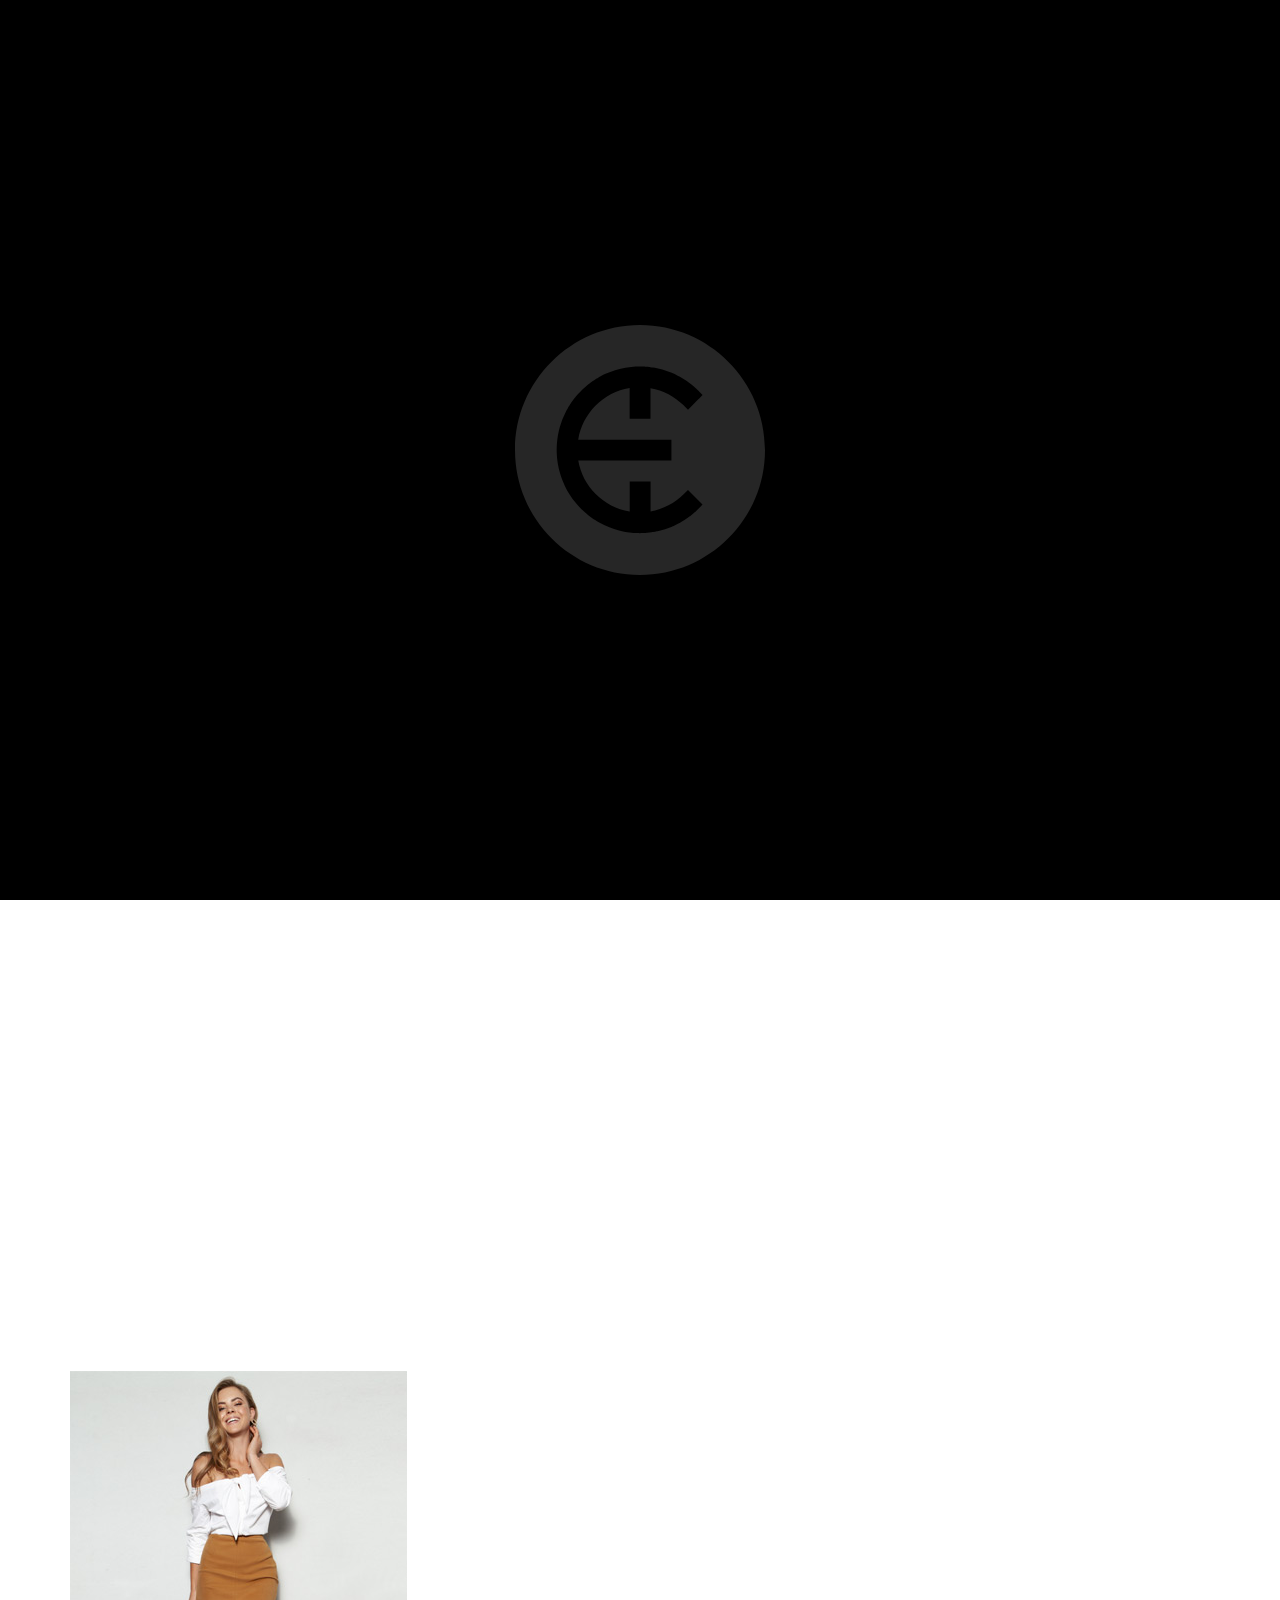
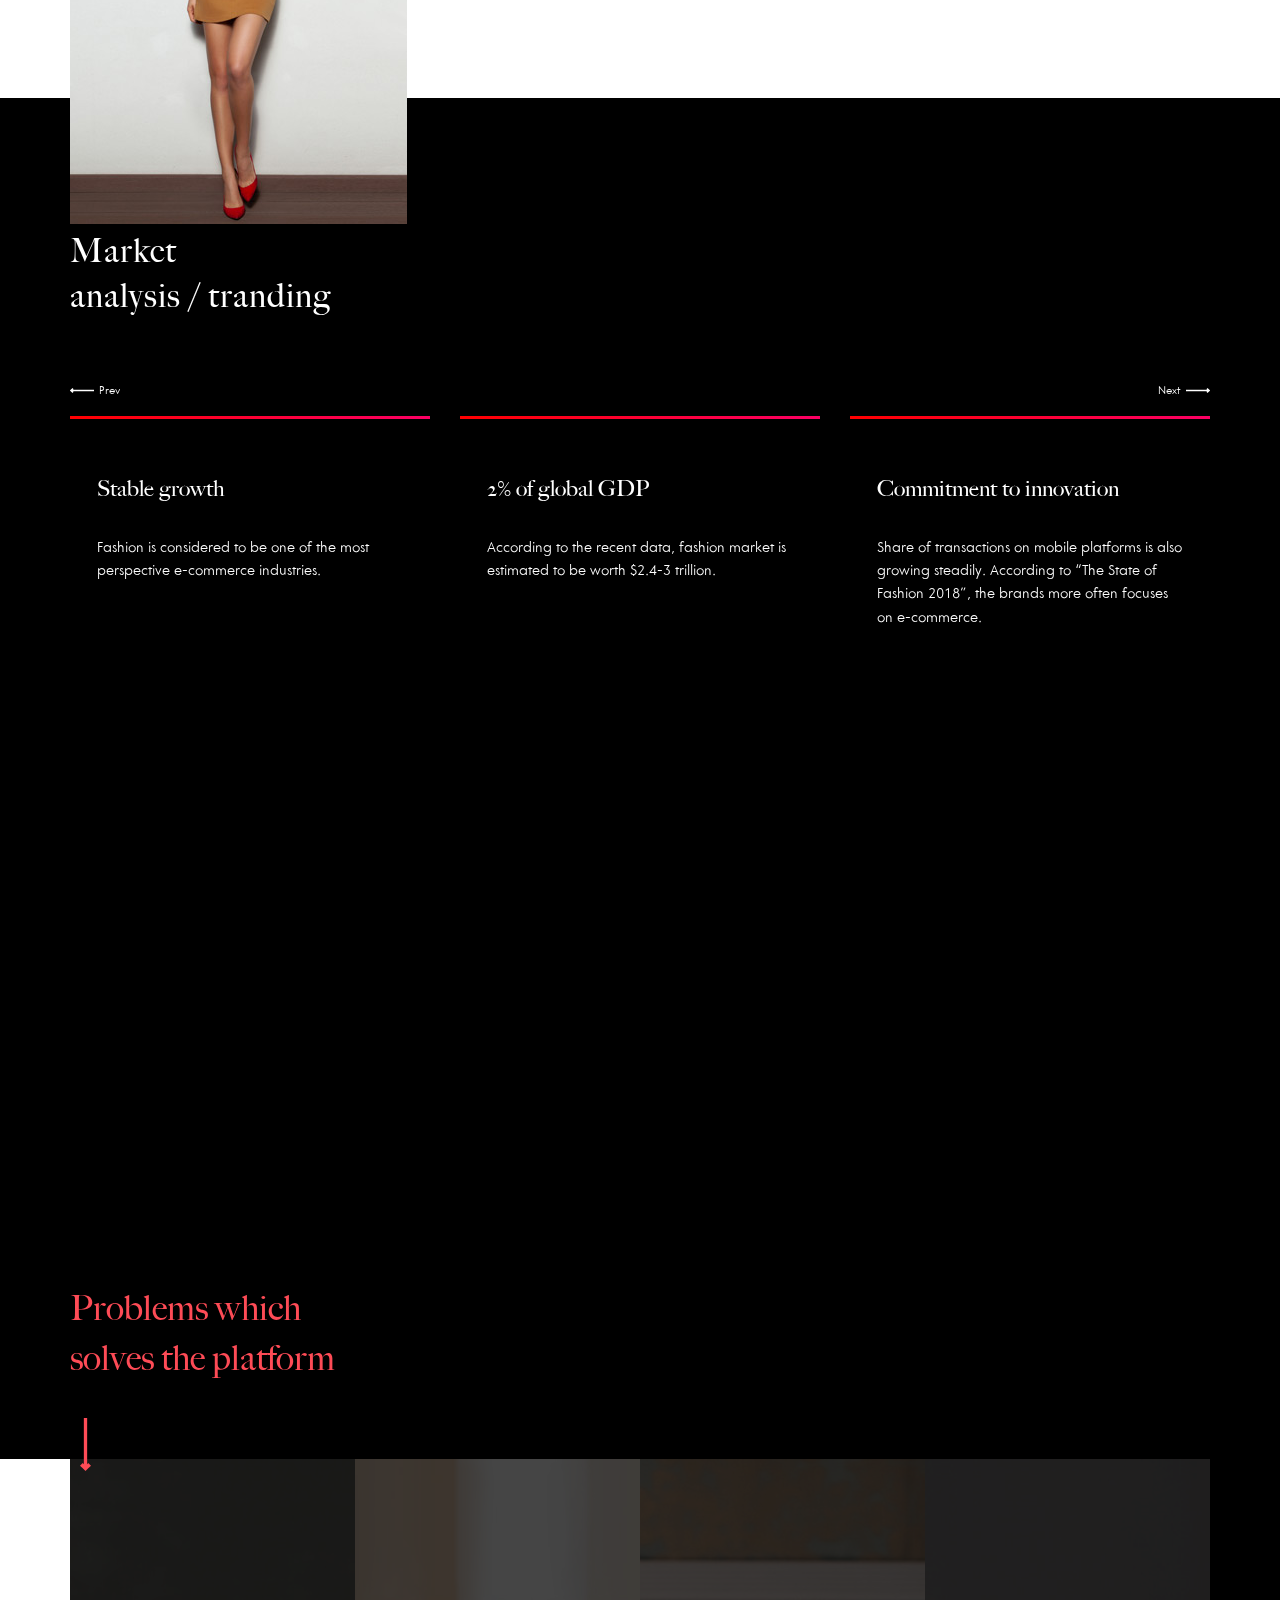
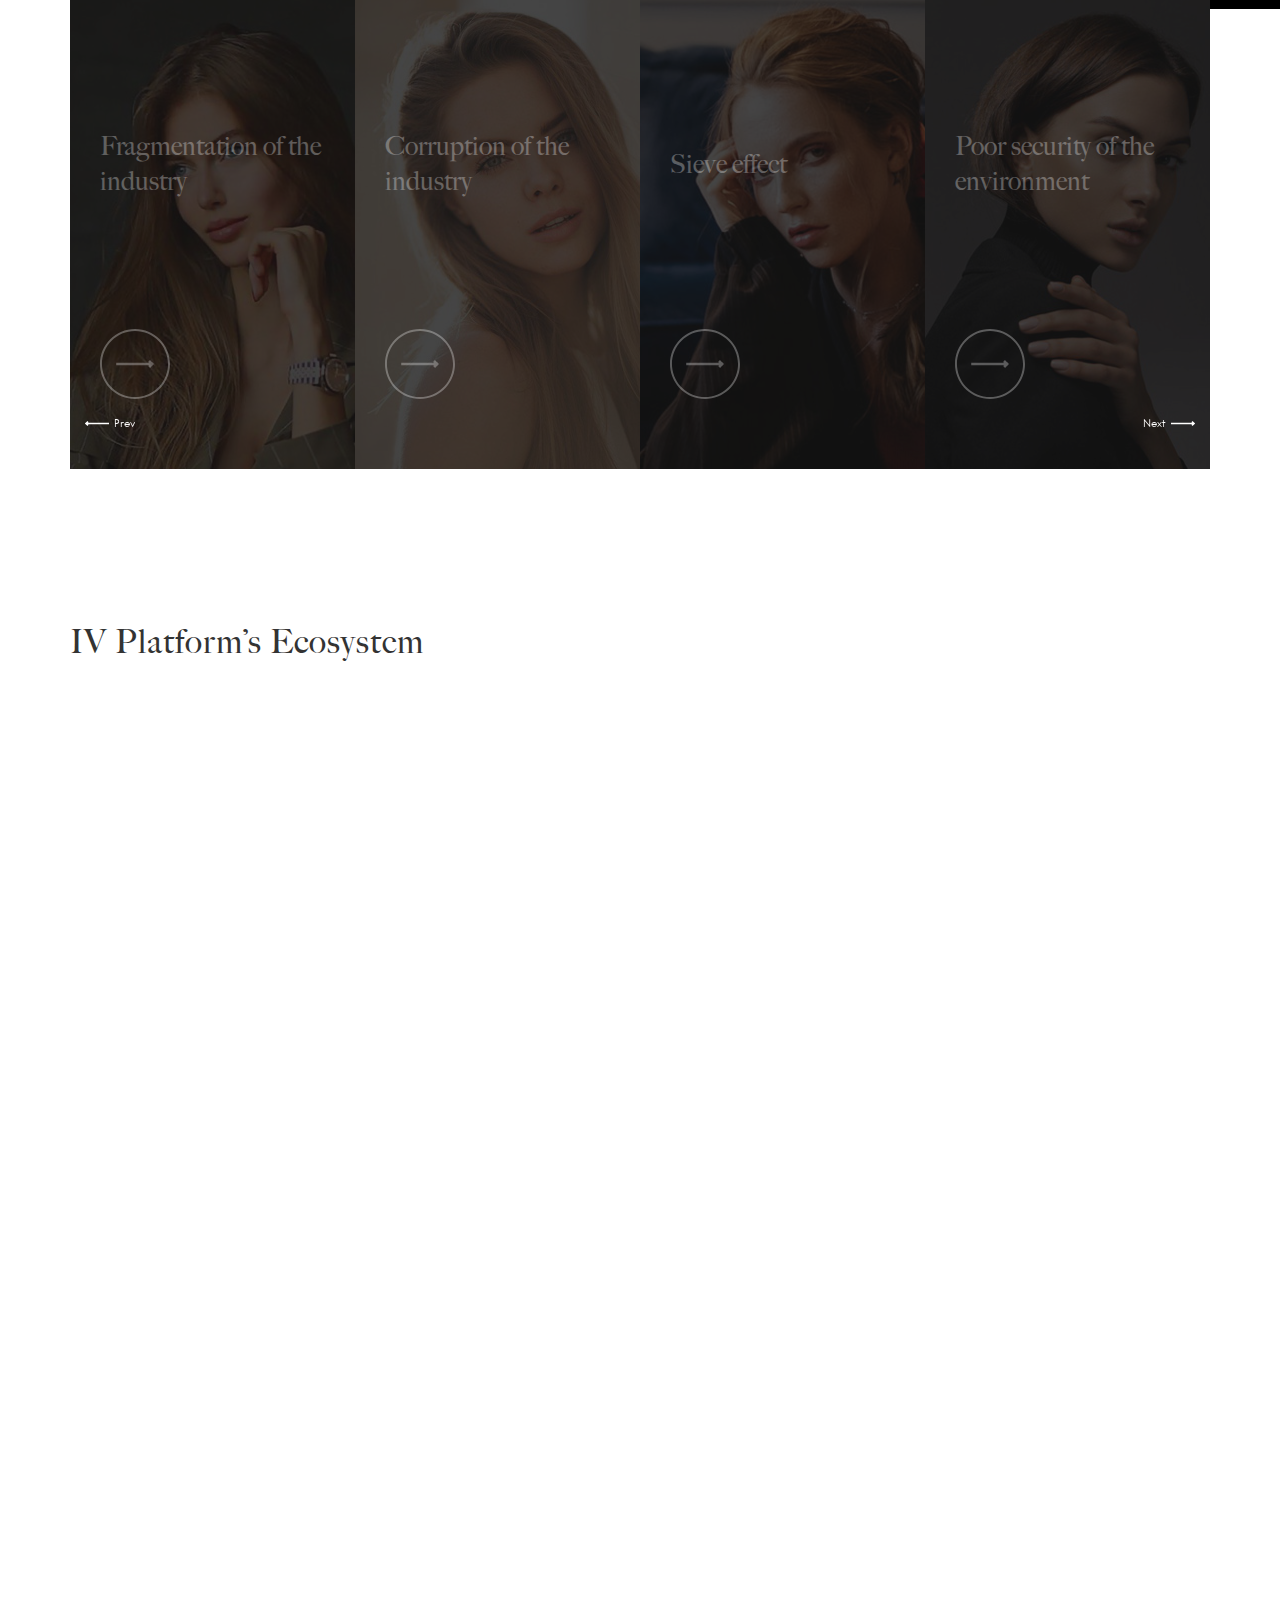
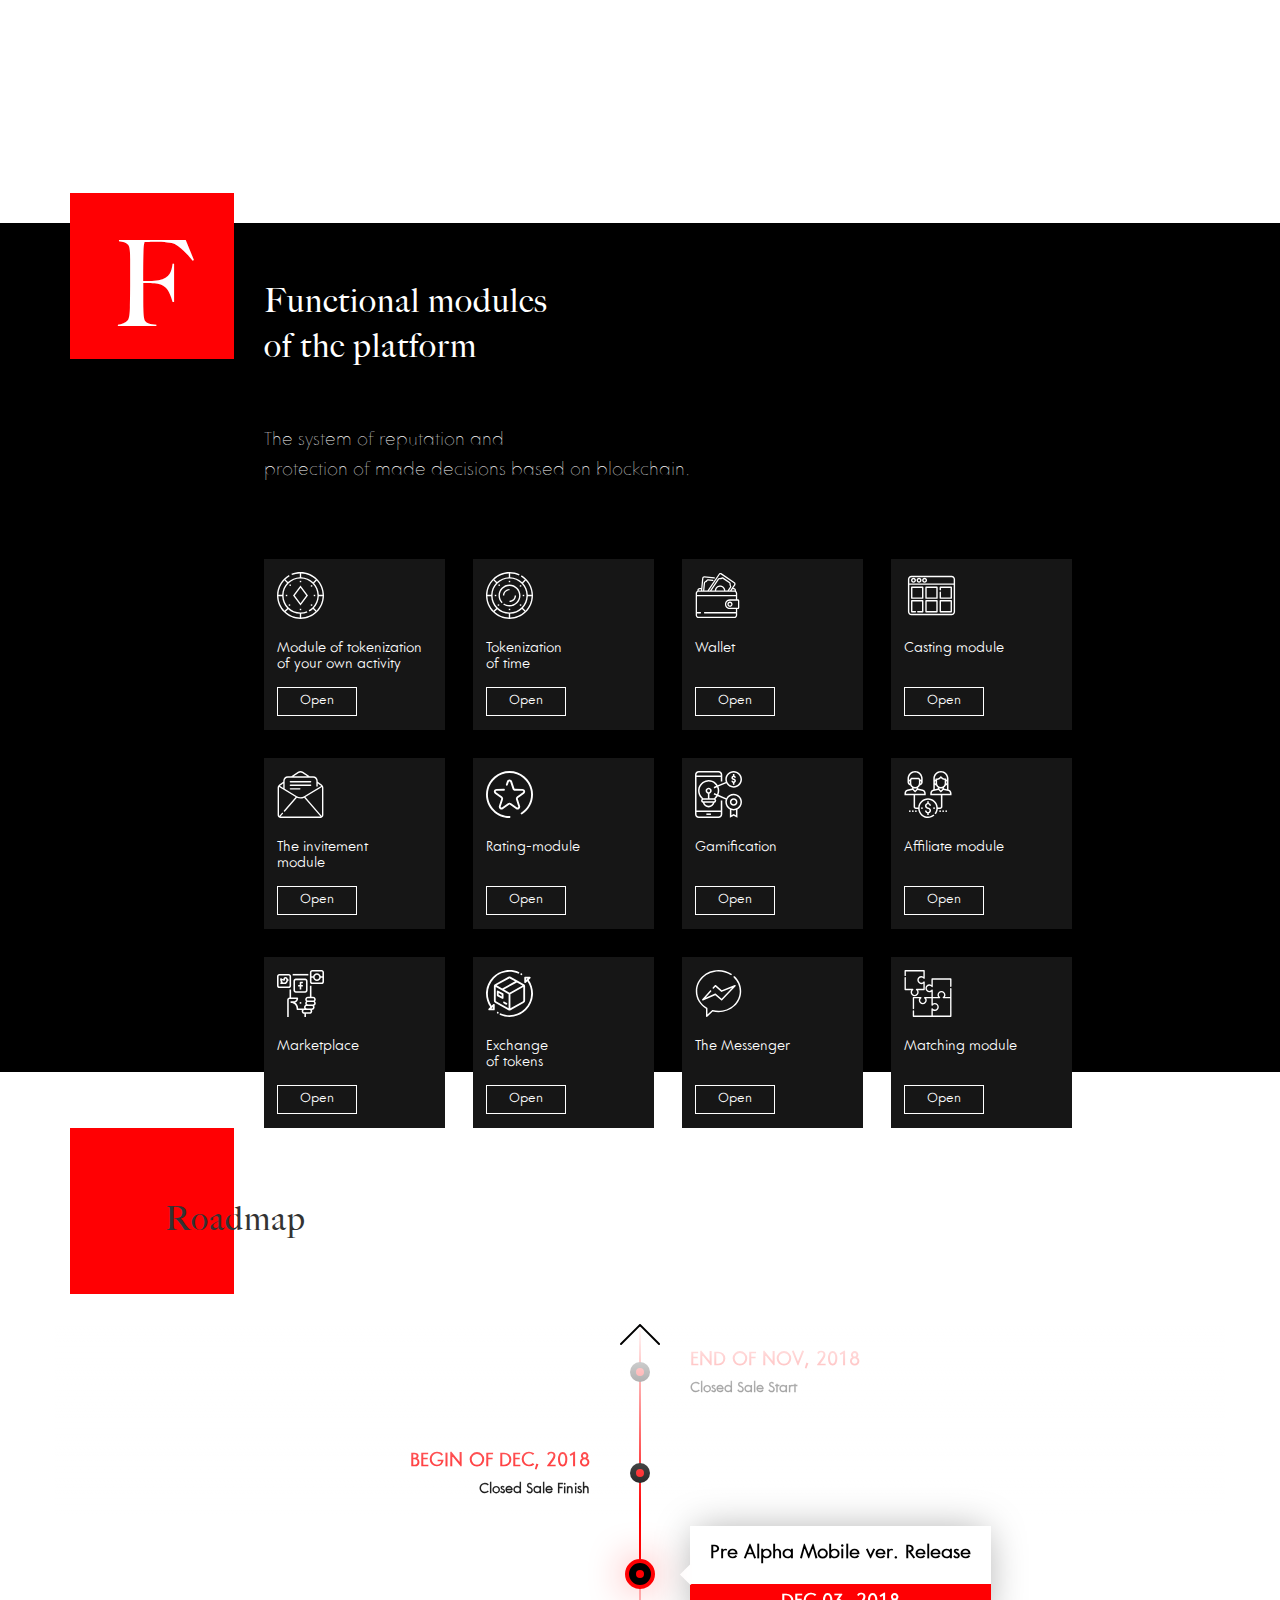
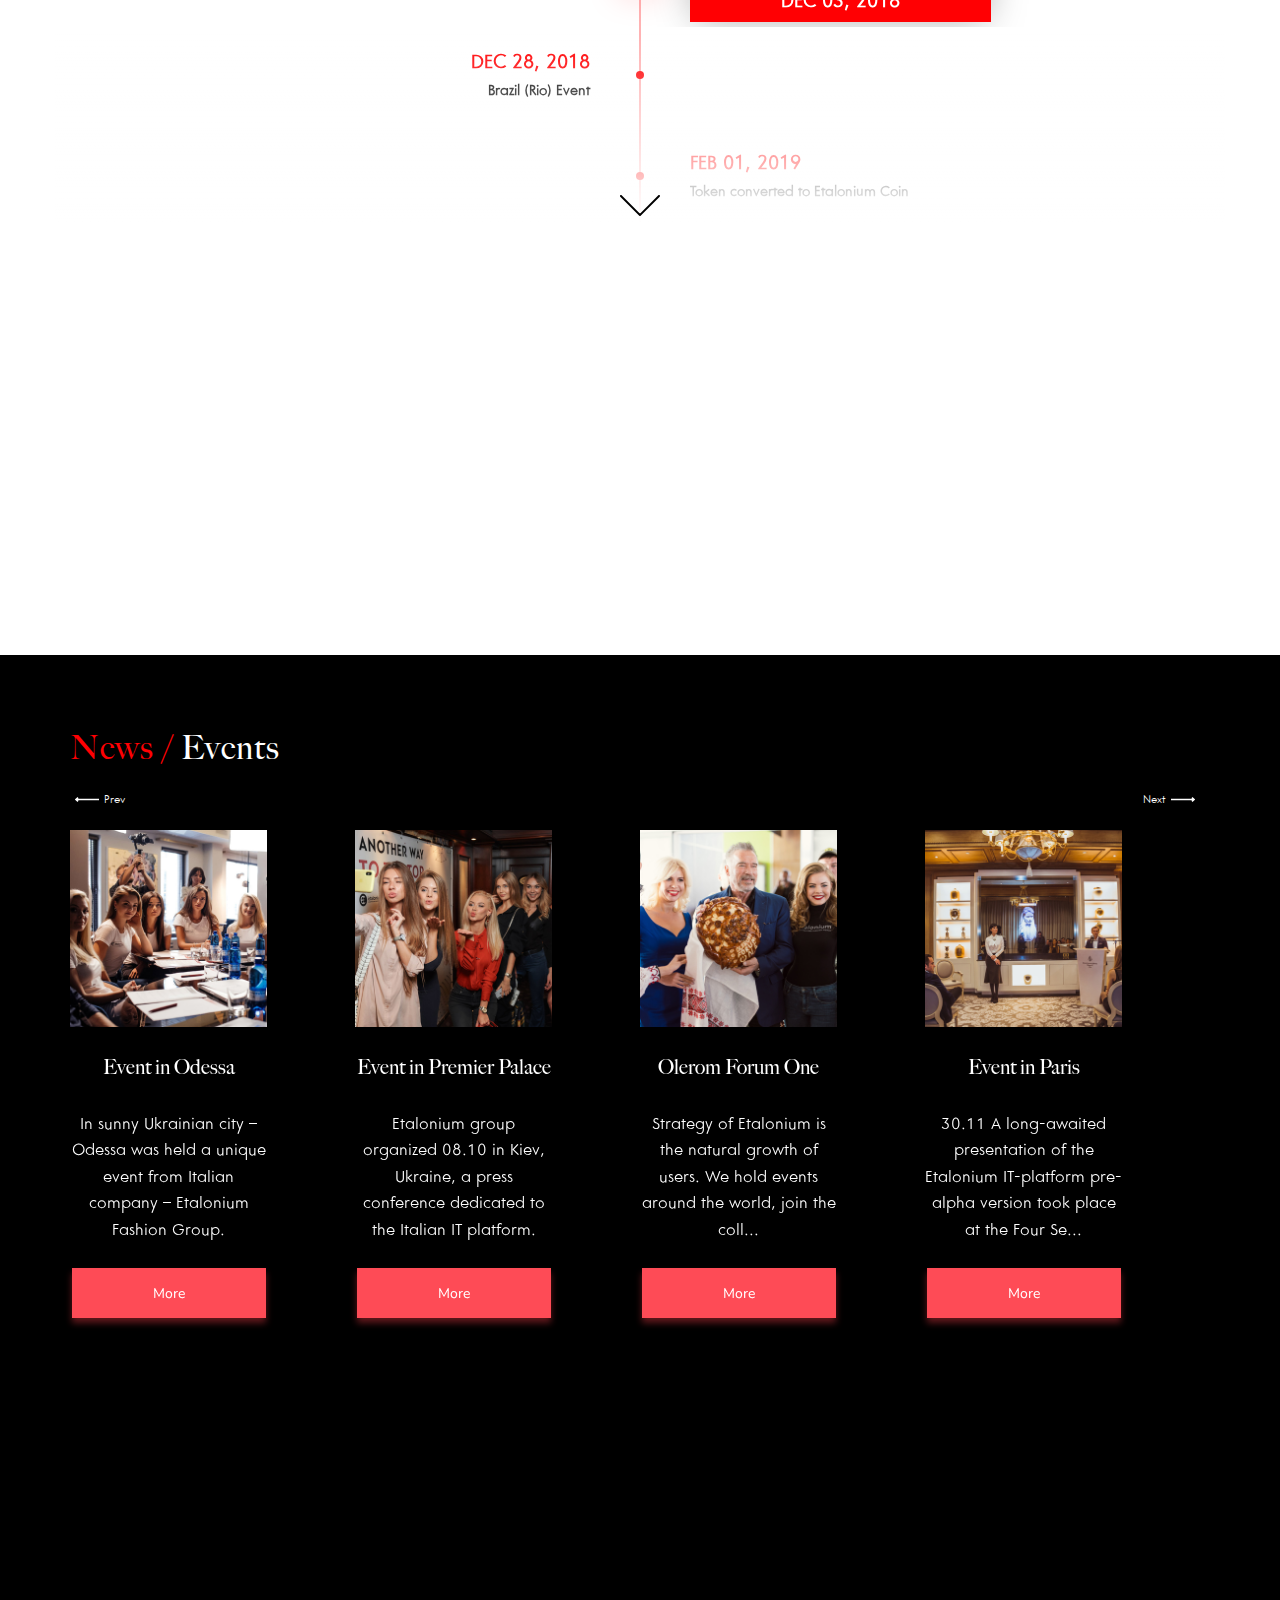
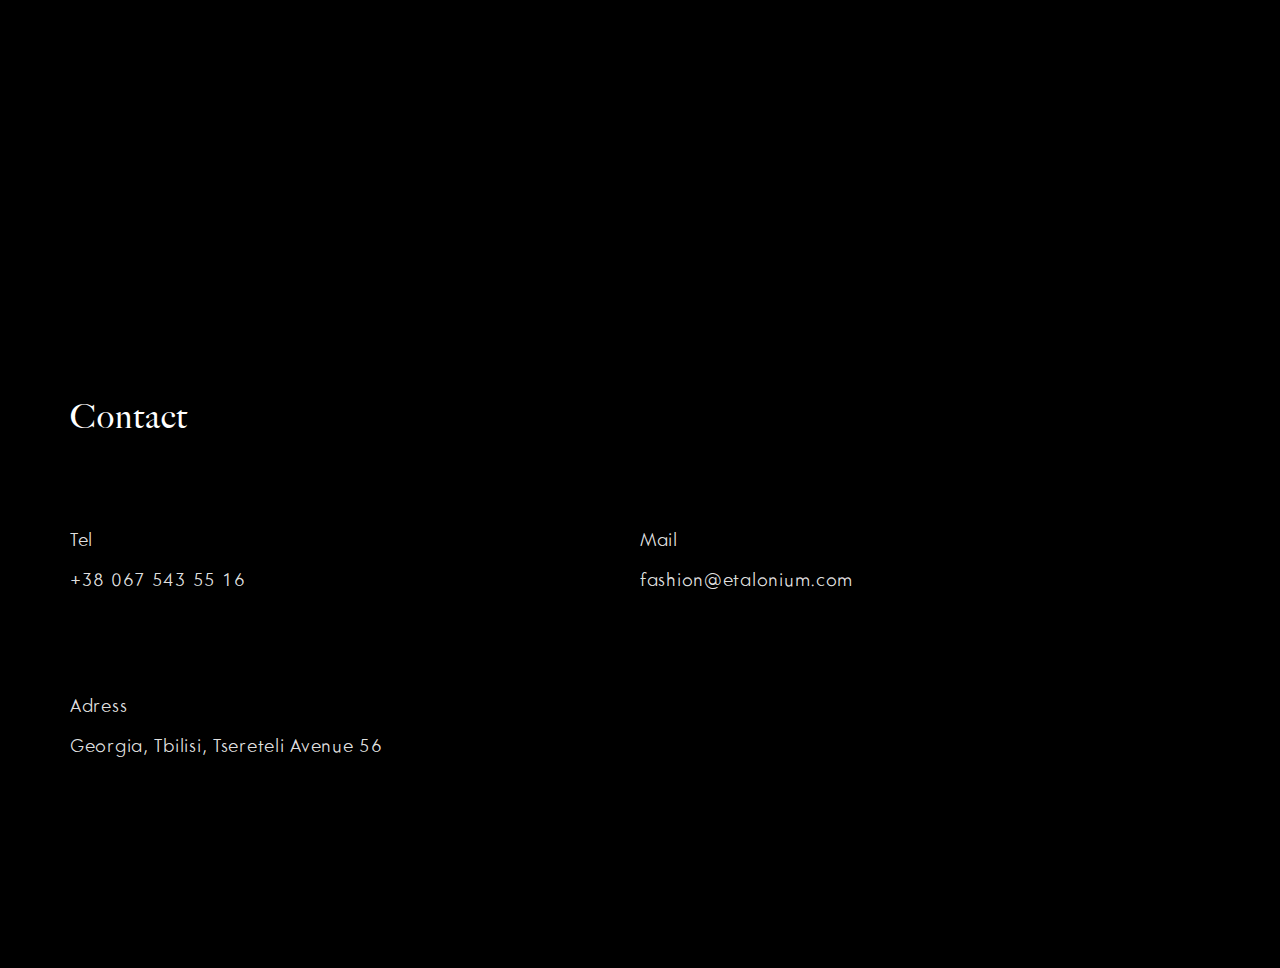
==== index.html @ 46a74306 "inital commit" ====
<!DOCTYPE html>
<html lang="en">

<head>
	<meta name="viewport" content="width=device-width, initial-scale=1">
    <title>Etalonium</title><!--  Swipe Slider-->
    <link rel="stylesheet" href="css/swiper.min.css"><!--  Font Awesome-->
    <link rel="stylesheet" href="https://use.fontawesome.com/releases/v5.3.1/css/all.css" integrity="sha384-mzrmE5qonljUremFsqc01SB46JvROS7bZs3IO2EmfFsd15uHvIt+Y8vEf7N7fWAU" crossorigin="anonymous"><!--  Fonts-->
    <link href="https://fonts.googleapis.com/css?family=Nunito:200,200i,300,300i,400,400i,600,600i,700,700i,800,800i,900,900i" rel="stylesheet"><!-- AOS-->
    <link rel="stylesheet" href="https://unpkg.com/aos@next/dist/aos.css"><!--  Main Style-->
    <link rel="stylesheet" href="https://cdn.jsdelivr.net/gh/fancyapps/fancybox@3.5.3/dist/jquery.fancybox.min.css" />
    <link href="css/main.min.css" rel="stylesheet">

	<link rel="apple-touch-icon" sizes="57x57" href="img/favicon/apple-icon-57x57.png">
	<link rel="apple-touch-icon" sizes="60x60" href="img/favicon/apple-icon-60x60.png">
	<link rel="apple-touch-icon" sizes="72x72" href="img/favicon/apple-icon-72x72.png">
	<link rel="apple-touch-icon" sizes="76x76" href="img/favicon/apple-icon-76x76.png">
	<link rel="apple-touch-icon" sizes="114x114" href="img/favicon/apple-icon-114x114.png">
	<link rel="apple-touch-icon" sizes="120x120" href="img/favicon/apple-icon-120x120.png">
	<link rel="apple-touch-icon" sizes="144x144" href="img/favicon/apple-icon-144x144.png">
	<link rel="apple-touch-icon" sizes="152x152" href="img/favicon/apple-icon-152x152.png">
	<link rel="apple-touch-icon" sizes="180x180" href="img/favicon/apple-icon-180x180.png">
	<link rel="icon" type="image/png" sizes="192x192"  href="img/favicon/android-icon-192x192.png">
	<link rel="icon" type="image/png" sizes="32x32" href="img/favicon/favicon-32x32.png">
	<link rel="icon" type="image/png" sizes="96x96" href="img/favicon/favicon-96x96.png">
	<link rel="icon" type="image/png" sizes="16x16" href="img/favicon/favicon-16x16.png">
	<link rel="manifest" href="img/favicon/manifest.json">
	<meta name="msapplication-TileColor" content="#ffffff">
	<meta name="msapplication-TileImage" content="img/favicon/ms-icon-144x144.png">
	<meta name="theme-color" content="#ffffff">



</head>

<body>


    <div id="preloader-overlayer">

        <div class="vert-centered-wrap">
            <div class="vert-centered">
        <span class="loader">

            <span class="loader-inner">

            <div class="wrap">



            <svg class="spin-logo-front" x="0px" y="0px" width="153.07px" height="153.07px" viewBox="0 0 153.07 153.07"
                 style="enable-background:new 0 0 153.07 153.07;" xml:space="preserve">
            <defs>
            </defs>
            <path style="fill:#262626;" d="M76.534,0C34.333,0,0,34.334,0,76.538c0,42.2,34.333,76.532,76.534,76.532
                c42.201,0,76.536-34.332,76.536-76.532C153.07,34.334,118.736,0,76.534,0z M70.108,38.599c-7.833,1.319-15.085,5.038-20.733,10.731
                c-5.642,5.645-9.355,12.907-10.665,20.717v0.194h57.056v12.676H38.735c1.329,7.777,5.03,14.991,10.656,20.604
                c5.644,5.677,12.9,9.399,20.717,10.715l0.133-0.001V95.767h12.763v18.412c7.689-1.361,14.84-5.055,20.411-10.658l2.498-2.489
                l7.492,7.486v0.03l1.401,1.4c-0.452,0.526-0.933,1.019-1.401,1.515c-1.03,1.09-2.074,2.136-3.189,3.112l-0.011-0.043
                c-0.355,0.313-0.707,0.623-1.059,0.92l-1.073,0.906c-0.226,0.186-0.465,0.356-0.691,0.526c-0.185,0.154-0.382,0.297-0.581,0.44
                l-0.817,0.607c-1.455,1.047-2.963,2.009-4.515,2.888c-0.03,0.011-0.073,0.04-0.143,0.084c-0.083,0.057-0.156,0.1-0.226,0.129
                l-1.083,0.577c-0.949,0.513-1.896,0.979-2.867,1.402c-0.339,0.143-0.694,0.297-1.057,0.453l-0.355,0.157
                c-2.528,1.046-5.136,1.882-7.847,2.519c-0.185,0.03-0.352,0.073-0.524,0.113l-0.422,0.084c-0.167,0.029-0.352,0.073-0.522,0.113
                c-0.169,0.043-0.352,0.073-0.524,0.103l-1.439,0.237c-0.296,0.057-0.589,0.1-0.887,0.143c-0.807,0.113-1.665,0.21-2.608,0.297
                c-0.286,0.043-0.565,0.057-0.863,0.07l-0.468,0.043c-0.097,0.013-0.196,0.013-0.309,0.013c-0.322,0.013-0.662,0.043-0.987,0.043
                c-0.648,0.03-1.296,0.043-1.933,0.043c-0.479,0-0.973,0-1.455-0.013c-0.791-0.03-1.565-0.073-2.342-0.129
                c-0.043,0-0.083,0-0.113-0.014c-0.804-0.057-1.595-0.127-2.385-0.226c-0.07-0.013-0.124-0.013-0.183-0.03
                c-0.777-0.097-1.538-0.21-2.299-0.339c-0.494-0.097-0.989-0.183-1.482-0.281c-0.412-0.083-0.82-0.186-1.229-0.27
                c-0.412-0.1-0.818-0.197-1.226-0.31c-4.023-1.019-7.906-2.548-11.544-4.546c-1.13-0.62-2.23-1.287-3.319-1.98
                c-0.296-0.197-0.578-0.383-0.874-0.58c-1.129-0.763-2.23-1.573-3.289-2.419c-0.212-0.173-0.425-0.34-0.621-0.512
                c-0.368-0.31-0.747-0.621-1.1-0.947c-0.564-0.466-1.1-0.979-1.637-1.499c-0.296-0.27-0.592-0.553-0.877-0.836v-0.014
                c-1.17-1.16-2.27-2.379-3.286-3.625c-0.03-0.043-0.073-0.083-0.113-0.127c-2.598-3.155-4.771-6.58-6.492-10.205
                c-0.172-0.367-0.352-0.75-0.524-1.116c-0.691-1.516-1.296-3.072-1.818-4.644c-0.127-0.394-0.255-0.793-0.382-1.186
                c-0.242-0.769-0.452-1.532-0.664-2.295c-0.21-0.863-0.411-1.729-0.592-2.605c-0.086-0.41-0.156-0.817-0.242-1.246
                c-0.14-0.834-0.266-1.683-0.379-2.532c-0.086-0.706-0.169-1.416-0.226-2.136l-0.043-0.553c-0.013-0.156-0.03-0.31-0.03-0.466
                c-0.04-0.623-0.07-1.246-0.097-1.882c-0.016-0.48-0.016-0.979-0.016-1.456c0-0.483,0-0.979,0.016-1.459
                c0.027-0.639,0.056-1.259,0.097-1.885c0-0.154,0.016-0.31,0.03-0.464c0.013-0.186,0.029-0.37,0.043-0.553
                c0.057-0.722,0.14-1.429,0.226-2.139c0.197-1.612,0.479-3.182,0.831-4.738c0.083-0.412,0.186-0.809,0.285-1.219
                c0.054-0.199,0.097-0.397,0.153-0.593c0.086-0.31,0.17-0.61,0.253-0.922c0.339-1.2,0.723-2.406,1.159-3.565
                c0.139-0.397,0.282-0.777,0.438-1.176c0.605-1.543,1.283-3.059,2.033-4.515c0.18-0.367,0.379-0.736,0.578-1.089
                c0.212-0.394,0.436-0.793,0.664-1.173c0.18-0.329,0.363-0.653,0.562-0.963c0.213-0.356,0.425-0.709,0.651-1.049
                c0.21-0.339,0.436-0.69,0.678-1.03c0.226-0.339,0.452-0.666,0.691-1.006c0.506-0.723,1.043-1.432,1.592-2.125
                c0.212-0.267,0.428-0.523,0.637-0.793c0.522-0.636,1.057-1.243,1.608-1.853c0.538-0.61,1.089-1.187,1.665-1.769h0.013
                c0.285-0.284,0.581-0.58,0.877-0.85c0.562-0.567,1.143-1.089,1.735-1.586c0.056-0.057,0.112-0.1,0.169-0.154
                c0.565-0.513,1.159-0.99,1.751-1.443c0.339-0.27,0.664-0.526,1.003-0.779c0.28-0.216,0.578-0.426,0.874-0.639
                c0.368-0.267,0.747-0.523,1.116-0.776c0.339-0.227,0.661-0.44,1-0.666c0.352-0.227,0.707-0.453,1.06-0.666
                c0.309-0.181,0.621-0.367,0.93-0.55c0.412-0.226,0.804-0.453,1.202-0.679c0.363-0.197,0.731-0.383,1.1-0.567
                c0.732-0.396,1.468-0.763,2.216-1.073c1.89-0.882,3.837-1.615,5.814-2.225c1.143-0.367,2.286-0.68,3.455-0.947
                c0.947-0.226,1.92-0.424,2.896-0.596c0.761-0.127,1.522-0.24,2.299-0.34c0.847-0.113,1.694-0.197,2.568-0.256
                c0.03-0.013,0.07-0.013,0.113-0.013c0.777-0.057,1.552-0.1,2.342-0.124c0.482-0.016,0.976-0.016,1.455-0.016
                c0.637,0,1.286,0.016,1.933,0.04c0.256,0,0.506,0.016,0.761,0.03c0.185,0,0.368,0.013,0.551,0.03c0.17,0.013,0.323,0.03,0.479,0.041
                c0.312,0.013,0.61,0.043,0.92,0.086c0.309,0.016,0.591,0.04,0.887,0.083c0.312,0.016,0.634,0.057,0.944,0.1
                c0.565,0.083,1.116,0.172,1.64,0.256l1.129,0.167c3.09,0.582,6.08,1.419,8.946,2.535c0.309,0.113,0.648,0.253,0.974,0.38
                c1.468,0.596,2.92,1.262,4.319,2.009l1.1,0.583c0.199,0.113,0.339,0.199,0.468,0.269c2.229,1.259,4.359,2.689,6.362,4.275
                l1.342,1.116c0.438,0.369,0.887,0.75,1.326,1.149c0.285,0.24,0.564,0.506,0.834,0.763c0.575,0.537,1.14,1.103,1.694,1.683
                l0.011-0.027c0.624,0.623,1.218,1.273,1.794,1.939l-2.02,2.023l-0.435,0.453l-4.332,4.331l-2.103,2.112l-2.116-2.112l-0.382-0.38
                c-5.574-5.604-12.728-9.312-20.437-10.672H82.96v18.733H70.197V38.599L70.108,38.599z"/>
            </svg>




            <svg class="spin-logo-back" x="0px" y="0px" width="153.07px" height="153.07px" viewBox="0 0 153.07 153.07"
                 style="enable-background:new 0 0 153.07 153.07;" xml:space="preserve">
            <defs>
            </defs>
            <path style="fill:#262626;" d="M0,76.538c0,42.2,34.334,76.532,76.536,76.532c42.201,0,76.534-34.332,76.534-76.532
                C153.07,34.334,118.737,0,76.536,0C34.334,0,0,34.334,0,76.538z M82.873,38.599v18.792H70.11V38.658h-0.032
                c-7.709,1.359-14.863,5.068-20.437,10.672l-0.382,0.38l-2.116,2.112L45.04,49.71l-4.332-4.331l-0.435-0.453l-2.02-2.023
                c0.576-0.666,1.17-1.316,1.794-1.939l0.011,0.027c0.554-0.58,1.118-1.146,1.694-1.683c0.269-0.256,0.549-0.523,0.834-0.763
                c0.438-0.399,0.887-0.78,1.326-1.149l1.342-1.116c2.003-1.586,4.133-3.015,6.362-4.275c0.129-0.07,0.269-0.156,0.468-0.269
                l1.1-0.583c1.398-0.747,2.851-1.413,4.319-2.009c0.325-0.127,0.664-0.267,0.974-0.38c2.866-1.117,5.857-1.953,8.946-2.535
                l1.129-0.167c0.524-0.084,1.076-0.173,1.64-0.256c0.309-0.043,0.632-0.084,0.944-0.1c0.296-0.043,0.578-0.068,0.887-0.083
                c0.309-0.043,0.608-0.073,0.92-0.086c0.156-0.011,0.309-0.028,0.479-0.041c0.183-0.016,0.366-0.03,0.551-0.03
                c0.256-0.014,0.506-0.03,0.761-0.03c0.648-0.024,1.296-0.04,1.933-0.04c0.479,0,0.973,0,1.455,0.016
                c0.791,0.024,1.565,0.067,2.342,0.124c0.043,0,0.083,0,0.113,0.013c0.874,0.059,1.721,0.143,2.568,0.256
                c0.777,0.1,1.538,0.213,2.299,0.34c0.976,0.172,1.949,0.369,2.896,0.596c1.17,0.267,2.312,0.58,3.455,0.947
                c1.977,0.61,3.923,1.343,5.814,2.225c0.748,0.31,1.484,0.677,2.216,1.073c0.368,0.184,0.737,0.37,1.1,0.567
                c0.398,0.226,0.791,0.453,1.202,0.679c0.309,0.183,0.621,0.37,0.93,0.55c0.352,0.213,0.707,0.44,1.06,0.666
                c0.339,0.226,0.661,0.439,1,0.666c0.369,0.253,0.748,0.51,1.116,0.776c0.296,0.213,0.594,0.423,0.874,0.639
                c0.339,0.254,0.665,0.51,1.003,0.779c0.591,0.453,1.186,0.93,1.751,1.443c0.057,0.054,0.113,0.097,0.169,0.154
                c0.592,0.496,1.172,1.019,1.735,1.586c0.296,0.27,0.592,0.566,0.877,0.85h0.013c0.576,0.582,1.127,1.159,1.665,1.769
                c0.551,0.61,1.086,1.216,1.608,1.853c0.21,0.27,0.425,0.526,0.637,0.793c0.549,0.693,1.086,1.402,1.592,2.125
                c0.239,0.34,0.465,0.667,0.691,1.006c0.242,0.34,0.468,0.691,0.678,1.03c0.226,0.34,0.438,0.693,0.651,1.049
                c0.199,0.31,0.382,0.634,0.562,0.963c0.228,0.38,0.451,0.78,0.664,1.173c0.199,0.353,0.398,0.723,0.578,1.089
                c0.75,1.456,1.428,2.972,2.033,4.515c0.156,0.399,0.298,0.779,0.438,1.176c0.436,1.16,0.821,2.365,1.159,3.565
                c0.083,0.313,0.167,0.612,0.253,0.922c0.056,0.197,0.099,0.394,0.153,0.593c0.1,0.41,0.202,0.807,0.285,1.219
                c0.352,1.556,0.634,3.126,0.831,4.738c0.086,0.71,0.169,1.416,0.226,2.139c0.013,0.183,0.03,0.367,0.043,0.553
                c0.013,0.154,0.03,0.31,0.03,0.464c0.04,0.626,0.07,1.246,0.097,1.885c0.016,0.48,0.016,0.976,0.016,1.459
                c0,0.477,0,0.977-0.016,1.456c-0.027,0.636-0.056,1.259-0.097,1.882c0,0.156-0.016,0.31-0.03,0.466l-0.043,0.553
                c-0.057,0.72-0.14,1.429-0.226,2.136c-0.113,0.849-0.24,1.699-0.379,2.532c-0.086,0.429-0.156,0.836-0.242,1.246
                c-0.18,0.876-0.382,1.742-0.592,2.605c-0.213,0.763-0.422,1.527-0.664,2.295c-0.127,0.394-0.255,0.793-0.382,1.186
                c-0.522,1.573-1.127,3.129-1.818,4.644c-0.172,0.367-0.352,0.75-0.524,1.116c-1.721,3.625-3.894,7.05-6.492,10.205
                c-0.04,0.043-0.083,0.084-0.113,0.127c-1.016,1.246-2.116,2.465-3.286,3.625v0.014c-0.285,0.283-0.581,0.566-0.877,0.836
                c-0.538,0.52-1.073,1.033-1.637,1.499c-0.353,0.326-0.732,0.637-1.1,0.947c-0.196,0.173-0.409,0.34-0.621,0.512
                c-1.059,0.847-2.16,1.656-3.289,2.419c-0.296,0.197-0.578,0.383-0.874,0.58c-1.089,0.693-2.189,1.359-3.319,1.98
                c-3.638,1.998-7.521,3.527-11.544,4.546c-0.409,0.114-0.815,0.211-1.226,0.31c-0.409,0.083-0.817,0.187-1.229,0.27
                c-0.492,0.097-0.987,0.183-1.482,0.281c-0.761,0.129-1.522,0.243-2.299,0.339c-0.059,0.016-0.113,0.016-0.183,0.03
                c-0.791,0.1-1.581,0.17-2.385,0.226c-0.03,0.014-0.07,0.014-0.113,0.014c-0.777,0.057-1.552,0.1-2.342,0.129
                c-0.482,0.013-0.976,0.013-1.455,0.013c-0.637,0-1.286-0.013-1.933-0.043c-0.325,0-0.665-0.03-0.987-0.043
                c-0.113,0-0.212,0-0.309-0.013l-0.468-0.043c-0.298-0.014-0.578-0.027-0.863-0.07c-0.944-0.086-1.801-0.183-2.608-0.297
                c-0.298-0.043-0.591-0.086-0.887-0.143l-1.439-0.237c-0.172-0.03-0.355-0.059-0.524-0.103c-0.169-0.04-0.355-0.084-0.522-0.113
                l-0.422-0.084c-0.172-0.04-0.339-0.084-0.524-0.113c-2.711-0.636-5.319-1.472-7.847-2.519l-0.355-0.157
                c-0.363-0.156-0.718-0.31-1.057-0.453c-0.971-0.423-1.917-0.89-2.867-1.402l-1.083-0.577c-0.07-0.03-0.143-0.073-0.226-0.129
                c-0.07-0.043-0.113-0.073-0.143-0.084c-1.552-0.879-3.06-1.842-4.515-2.888l-0.817-0.607c-0.199-0.143-0.396-0.286-0.581-0.44
                c-0.226-0.17-0.465-0.34-0.691-0.526l-1.073-0.906c-0.352-0.297-0.704-0.607-1.059-0.92l-0.011,0.043
                c-1.116-0.976-2.159-2.023-3.189-3.112c-0.467-0.496-0.949-0.99-1.401-1.515l1.401-1.4v-0.03l7.492-7.486l2.498,2.489
                c5.571,5.604,12.722,9.297,20.411,10.658V95.767h12.763v18.468l0.133,0.001c7.817-1.316,15.072-5.038,20.717-10.715
                c5.626-5.613,9.328-12.827,10.656-20.604H57.303V70.241h57.056v-0.194c-1.31-7.81-5.023-15.073-10.665-20.717
                c-5.647-5.693-12.9-9.412-20.733-10.731L82.873,38.599z"/>
            </svg>






            </div>
            </span>
        </span>    
    </div>
    </div>
    </div>


    <header class="header panel">

        <div class="header__back-bg"></div>
        <div class="header__particles-bg" id="particles-js-star"></div>
        <div class="header__particles-bg" id="particles-js"></div>
        <div class="header__front-bg"></div><!-- include menu.pug-->
        <div class="header__content">
            <div class="header__content-info">
                <div class="header__content-logo_wr"><img class="header__content-logo" src="img/header-logo@1X.png" srcset="img/header-logo@2X.png 2x, img/header-logo@3X.png 3x"><img class="header__content-logo-front" src="img/header-logo2@1X.png" srcset="img/header-logo2@2X.png 2x, img/header-logo2@3X.png 3x"></div>
                    <!-- <div class="header__content-timer" id="timer">
                        <div class="header__content_timer_item_wr"><span class="mainCabinet-dashboard__item" id="days">10</span></div>
                        <div class="header__content_timer_double-dotted">:</div>
                        <div class="header__content_timer_item_wr"><span class="mainCabinet-dashboard__item" id="hours">23</span></div>
                        <div class="header__content_timer_double-dotted">:</div>
                        <div class="header__content_timer_item_wr"><span class="mainCabinet-dashboard__item" id="minutes">59</span></div>
                        <div class="header__content_timer_double-dotted">:</div>
                        <div class="header__content_timer_item_wr"><span class="mainCabinet-dashboard__item" id="seconds">36</span></div>
                    </div> -->
                    <div class="header__title"><h1>The blockchain-based platform</h1>
                    </div>
                    <div class="header__desc">
                        <p class="header__desc_text">for world of fashion</p>
                    </div>
                </div>
                <div class="header__content-btns"><a data-fancybox class="header__btn watch-video-btn" target="_blank" href="https://youtu.be/QKATThibz5k">Watch video<img class="header__whatch-video__icon" src="img/icon-play.svg"></a><a class="header__btn header__btn_get-started" target="_blank" href="http://51.68.181.52/signup">Get started<img class="header__arrow__icon" src="img/icon-header-arrow.svg"></a><a class="header__btn header__btn_white-list" target="_blank" href="img/white-list.pdf">White List<img class="header__white-list__icon" src="img/icon-white-list.svg"></a></div>
            </div>
    </header>
    <div class="head-menu header__menu">
        <div class="container head-menu__container">
            <div class="head-menu__logo-and-social">
                <div class="head-menu__logo_block"><a class="head-menu__logo_link" href="index.html"><img class="head-menu__logo_img" src="img/logo@1X.png" srcset="img/logo@2X.png 2x, img/logo@3X.png 3x"></a></div>
                <div class="head-menu__social_block">
                    <ul class="head-menu__social_ul">
<!--                         <li class="head-menu__social_item"><a class="head-menu__social_item-link" href="/"><i class="fab fa-facebook-f"></i></a></li>
                        <li class="head-menu__social_item"><a class="head-menu__social_item-link" href="/"><i class="fab fa-telegram-plane"></i></a></li> -->
                        <li class="head-menu__social_item"><a class="head-menu__social_item-link" href="https://www.instagram.com/etalonium/" target="_blank"><i class="fab fa-instagram"></i></a></li>
                    </ul>
                </div>
            </div>
            <div class="head-menu__nav-and-language">
                <nav class="head-menu__nav_block hidden-xs hidden-sm">
                    <ul class="head-menu__nav_ul">
                        <li class="head-menu__nav_item"><a class="head-menu__nav_link" href="#about">About</a></li>
                        <li class="head-menu__nav_item"><a class="head-menu__nav_link" href="#market-analys">Market analysis</a></li>
                        <li class="head-menu__nav_item"><a class="head-menu__nav_link" href="#problems">Problems</a></li>
                        <li class="head-menu__nav_item"><a class="head-menu__nav_link" href="#ecosystem">Ecosystem</a></li>
                        <li class="head-menu__nav_item"><a class="head-menu__nav_link" href="#modules">Modules</a></li>
                        <li class="head-menu__nav_item"><a class="head-menu__nav_link" href="#roadmap">Roadmap</a></li>
<!--                         <li class="head-menu__nav_item"><a class="head-menu__nav_link" href="#token">Token</a></li>
                        <li class="head-menu__nav_item"><a class="head-menu__nav_link" href="#team">Team</a></li> -->
                        <li class="head-menu__nav_item"><a class="head-menu__nav_link" href="#events">Events</a></li>
                        <li class="head-menu__nav_item"><a class="head-menu__nav_link" href="#contacts">Contact</a></li>
                    </ul>
                </nav>
<!--                 <div class="head-menu__swtch-lng_block swtch-lng">
                    <div class="swtch-lng__title">Eng</div>
                    <ul class="swtch-lng__ul">
                        <li class="swtch-lng__item">Rus</li>
                        <li class="swtch-lng__item">Ukr</li>
                        <li class="swtch-lng__item">Fr</li>
                    </ul>
                </div> -->
            </div>

            <div class="xs-mnu-wrap">

				<div id="nav-icon" class="hidden-md hidden-lg">
	         		<span class="sandwich">
	          			<span class="sw-topper"></span>
	          			<span class="sw-bottom"></span>
	          			<span class="sw-footer"></span>
	        		</span>
	      		</div>

            </div>

        </div>

		<nav class="hidden-md hidden-lg my-small-nav">
		
		<div class="vert-centered-wrap">
			<div class="vert-centered">
				<ul>
                        <li><a class="head-menu__nav_link" href="#about">About</a></li>
                        <li><a class="head-menu__nav_link" href="#market-analys">Market analysis</a></li>
                        <li><a class="head-menu__nav_link" href="#problems">Problems</a></li>
                        <li><a class="head-menu__nav_link" href="#ecosystem">Ecosystem</a></li>
                        <li><a class="head-menu__nav_link" href="#modules">Modules</a></li>
                        <li><a class="head-menu__nav_link" href="#roadmap">Roadmap</a></li>
<!--                         <li><a class="head-menu__nav_link" href="#token">Token</a></li>
                        <li><a class="head-menu__nav_link" href="#team">Team</a></li> -->
                        <li><a class="head-menu__nav_link" href="#events">Events</a></li>
                        <li><a class="head-menu__nav_link" href="#contacts">Contact</a></li>
				</ul>
			</div>
		</div>

	</nav>
        
    </div>


    <main class="page-wrap">


    <section class="about" id="about">
        <div id="particles-js-about1"></div>
        <div id="particles-js-about2"></div>
        <div id="particles-js-about3"></div>
        <div class="container about__container">
            <div class="col-xs-12 col-sm-6 about__row" data-aos="fade-up" data-aos-offset="200" data-aos-duration="750"><h2 class="about__title section-title">About project</h2>
                <article class="about__etalonium"><img class="about__big-letter" src="img/e@1X.png" srcset="img/e@2X.png 2x, img/e@3X.png 3x">
                    <p class="about__paragraph"><span class="about__paragraph_first-letter">&rsquo;talonium</span>- a unique stock of model business traffic and a decentralized online platform in the world of fashion.<br>A revolutionary social lift with an integrated platform for selling services - model&rsquo;s contracts, designers, agents and other talents in the fashion industry.</p>
                </article>
            </div>
            <div class="col-xs-12 col-sm-6 about__row" data-aos="fade-up" data-aos-offset="500" data-aos-duration="750">
                <article class="about__mission">
                    <div class="about__mission_text"><img class="about__big-letter" src="img/M@1X.png" srcset="img/M@2X.png 2x, img/M@3X.png 3x">
                        <p class="about__paragraph-mission"><span class="about__paragraph_first-letter">ission:</span>To build a new, protected fashion industry and create a non-corrupt way to develop one&ldquo;s dream of success and fame.</p>
                    </div>
                </article>
                <article class="about__etalonium-coin"><img class="about__big-letter" src="img/e@1X.png" srcset="img/e@2X.png 2x, img/e@3X.png 3x">
                    <p class="about__paragraph about__paragraph-coin"><span class="about__paragraph_first-letter">talonium Coin</span>- allows you to tokenize your progress and form an objective value, earning a place in the world ranking.</p>
                </article><!-- <a class="about__btn_red btn_red" href="/">About product</a> -->
            </div><img class="about__bottom-img" src="img/about-photo.jpg"></div>
    </section>
    <section id="market-analys" class="market-analys">
        <div class="container market-analys__container"><h2 class="market-analys__title section-title">Market<br> analysis / tranding</h2>
            <div class="swiper-container market-analys__swiper">
                <!-- If we need navigation buttons-->
                <div class="swiper-button-prevs first-swiper-btn-prevs">
                    <div class="swiper-btn-icon"><img class="swiper-icon" src="img/icon-arrow.svg"></div>
                        <div class="swiper-btn-text">Prev</div>
                    </div>
                    <div class="swiper-button-nexts first-swiper-btn-next">
                        <div class="swiper-btn-text">Next</div>
                        <div class="swiper-btn-icon"><img class="swiper-icon" src="img/icon-arrow.svg"></div>
                        </div><!-- Additional required wrapper-->
                        <div class="swiper-wrapper market-analys__swiper_wr">
                            <!-- Slides-->
                            <div class="swiper-slide market-analys__swiper_slide">
                                <div class="market-analys__item_icon"><svg width="98px" height="91px" viewBox="0 0 475 448" version="1.1" xmlns="http://www.w3.org/2000/svg" xmlns:xlink="http://www.w3.org/1999/xlink">
                                        <defs></defs>
                                        <g id="Page-1" stroke="none" stroke-width="1" fill="none" fill-rule="evenodd">
                                            <g id="Stable-growth">
                                                <path d="M128.96,392.61 C131.07,394.163 133.41,395.304 135.94,396.002 C203.08,414.588 249.02,427.052 252.98,427.756 C257.72,428.498 302.79,429.207 331.06,429.494 L369.47,415.297 L369.47,364.176 L354.24,343.366 C343.72,338.859 291.81,316.788 273.9,312.273 C273.59,312.193 273.27,312.093 272.97,311.972 C271.61,311.432 270.2,311.135 268.79,311.09 L185.36,308.41 C178.5,308.21 172.51,313.375 172.07,319.971 C171.84,323.382 172.97,326.651 175.25,329.176 C177.54,331.704 180.67,333.156 184.08,333.266 L215.05,334.261 L249.23,335.257 C259.69,335.568 267.95,344.321 267.64,354.769 C267.34,365.223 258.56,373.468 248.13,373.175 L148.77,369.64 C147.2,369.594 145.8,369.294 144.75,369.024 C143.96,368.85 141.48,368.208 139.22,366.743 C139.1,366.665 138.99,366.583 138.87,366.499 L29.81,286.31 C27.77,284.907 25.31,284.397 22.87,284.873 C20.41,285.353 18.31,286.779 16.94,288.889 C14.3,292.969 15.54,298.661 19.71,301.578 C19.88,301.699 20.05,301.827 20.21,301.963 L128.96,392.61 Z M332.36,444.507 C332.34,444.507 332.31,444.507 332.29,444.506 C319.87,444.384 257.54,443.717 250.51,442.552 C244.75,441.593 173.75,422.033 131.93,410.458 C127.54,409.243 123.47,407.241 119.82,404.507 C119.72,404.429 119.61,404.349 119.51,404.266 L10.83,313.67 C0.17,305.999 -2.69,291.6 4.35,280.732 C7.95,275.176 13.51,271.418 20,270.15 C26.49,268.882 33.05,270.272 38.47,274.06 C38.52,274.094 38.56,274.129 38.61,274.164 L147.46,354.196 C147.64,354.275 148.03,354.387 148.03,354.387 C148.16,354.414 148.28,354.445 148.41,354.479 C148.98,354.626 149.19,354.646 149.26,354.648 L248.62,358.183 C250.7,358.231 252.58,356.518 252.65,354.331 C252.71,352.146 250.98,350.316 248.79,350.25 L214.59,349.254 L183.6,348.258 C176.09,348.016 169.17,344.813 164.13,339.239 C159.09,333.669 156.59,326.466 157.1,318.957 C158.11,304.15 170.73,292.94 185.84,293.417 L269.27,296.098 C272.25,296.193 275.19,296.781 278.02,297.844 C299.46,303.401 359.5,329.291 362.06,330.398 C363.29,330.928 364.35,331.775 365.14,332.854 L383.03,357.295 C383.97,358.581 384.47,360.132 384.47,361.725 L384.47,420.521 C384.47,423.661 382.52,426.468 379.57,427.557 L334.96,444.042 C334.13,444.35 333.25,444.507 332.36,444.507 Z" id="Fill-32"></path>
                                                <path d="M54.28,343.786 C52.69,343.786 51.08,343.278 49.72,342.23 C46.43,339.705 45.82,334.996 48.34,331.712 L65.47,309.452 C67.99,306.17 72.7,305.554 75.99,308.08 C79.27,310.605 79.88,315.314 77.36,318.598 L60.23,340.858 C58.76,342.778 56.53,343.786 54.28,343.786" id="Fill-33"></path>
                                                <path d="M130.49,405.431 C129.62,405.431 128.74,405.279 127.88,404.959 C123.99,403.516 122.01,399.198 123.46,395.315 L135.87,361.925 C137.32,358.043 141.63,356.066 145.52,357.509 C149.4,358.953 151.38,363.27 149.93,367.153 L137.52,400.543 C136.39,403.563 133.53,405.431 130.49,405.431" id="Fill-34"></path>
                                                <path d="M322.27,441.993 L253.07,365.577 C250.29,362.507 250.52,357.764 253.59,354.984 C256.66,352.204 261.41,352.437 264.19,355.509 L333.39,431.924 C336.17,434.994 335.93,439.737 332.86,442.518 C331.43,443.818 329.63,444.458 327.83,444.458 C325.79,444.458 323.75,443.628 322.27,441.993 Z" id="Fill-35"></path>
                                                <path d="M255.83,348.05 C254.59,348.05 253.34,347.742 252.18,347.093 C248.56,345.07 247.27,340.5 249.29,336.886 L269.19,301.338 C271.22,297.724 275.79,296.433 279.4,298.457 C283.01,300.479 284.3,305.05 282.28,308.664 L262.38,344.212 C261.01,346.667 258.46,348.05 255.83,348.05" id="Fill-36"></path>
                                                <path d="M215.59,343.968 C211.45,343.968 208.09,340.61 208.09,336.468 L208.09,304.468 C208.09,300.326 211.45,296.968 215.59,296.968 C219.74,296.968 223.09,300.326 223.09,304.468 L223.09,336.468 C223.09,340.61 219.74,343.968 215.59,343.968" id="Fill-37"></path>
                                                <path d="M419.09,369.468 L380.09,369.468 C375.95,369.468 372.59,366.11 372.59,361.968 C372.59,357.826 375.95,354.468 380.09,354.468 L419.09,354.468 C423.24,354.468 426.59,357.826 426.59,361.968 C426.59,366.11 423.24,369.468 419.09,369.468" id="Fill-38"></path>
                                                <path d="M419.09,426.468 L380.09,426.468 C375.95,426.468 372.59,423.11 372.59,418.968 C372.59,414.826 375.95,411.468 380.09,411.468 L419.09,411.468 C423.24,411.468 426.59,414.826 426.59,418.968 C426.59,423.11 423.24,426.468 419.09,426.468" id="Fill-39"></path>
                                                <path d="M419.09,399.468 L380.09,399.468 C375.95,399.468 372.59,396.11 372.59,391.968 C372.59,387.826 375.95,384.468 380.09,384.468 L419.09,384.468 C423.24,384.468 426.59,387.826 426.59,391.968 C426.59,396.11 423.24,399.468 419.09,399.468" id="Fill-40"></path>
                                                <path d="M467.07,447.6 L439.22,447.6 C425.88,447.6 415.02,436.746 415.02,423.405 L415.02,357.243 C415.02,343.902 425.88,333.049 439.22,333.049 L467.07,333.049 C471.21,333.049 474.57,336.407 474.57,340.549 C474.57,344.691 471.21,348.049 467.07,348.049 L439.22,348.049 C434.15,348.049 430.02,352.173 430.02,357.243 L430.02,423.405 C430.02,428.475 434.15,432.6 439.22,432.6 L467.07,432.6 C471.21,432.6 474.57,435.958 474.57,440.1 C474.57,444.242 471.21,447.6 467.07,447.6" id="Fill-41"></path>
                                                <path d="M33.49,245.26 C31.23,245.26 29,244.248 27.53,242.318 C25.01,239.029 25.64,234.321 28.92,231.804 L200.48,100.504 C202.59,98.894 205.38,98.512 207.84,99.503 L282.82,129.711 L404.98,10.412 C407.94,7.518 412.69,7.573 415.58,10.537 C418.48,13.5 418.42,18.249 415.46,21.143 L289.8,143.863 C287.67,145.941 284.52,146.565 281.76,145.454 L206.2,115.014 L38.04,243.716 C36.68,244.756 35.08,245.26 33.49,245.26" id="Fill-42"></path>
                                                <path d="M410.68,59.38 C410.33,59.38 409.96,59.354 409.6,59.301 C405.5,58.705 402.66,54.899 403.25,50.8 L408.2,16.768 L374.17,21.718 C370.07,22.309 366.27,19.475 365.67,15.376 C365.07,11.277 367.91,7.471 372.01,6.875 L415.99,0.477 C418.34,0.137 420.7,0.921 422.38,2.595 C424.05,4.269 424.83,6.635 424.49,8.978 L418.1,52.959 C417.55,56.692 414.35,59.38 410.68,59.38" id="Fill-43"></path>
                                                <path d="M87.59,251.968 C83.45,251.968 80.09,248.61 80.09,244.468 L80.09,230.468 C80.09,226.326 83.45,222.968 87.59,222.968 C91.74,222.968 95.09,226.326 95.09,230.468 L95.09,244.468 C95.09,248.61 91.74,251.968 87.59,251.968" id="Fill-44"></path>
                                                <path d="M119.59,251.968 C115.45,251.968 112.09,248.61 112.09,244.468 L112.09,207.468 C112.09,203.326 115.45,199.968 119.59,199.968 C123.74,199.968 127.09,203.326 127.09,207.468 L127.09,244.468 C127.09,248.61 123.74,251.968 119.59,251.968" id="Fill-45"></path>
                                                <path d="M150.59,251.968 C146.45,251.968 143.09,248.61 143.09,244.468 L143.09,187.468 C143.09,183.326 146.45,179.968 150.59,179.968 C154.74,179.968 158.09,183.326 158.09,187.468 L158.09,244.468 C158.09,248.61 154.74,251.968 150.59,251.968" id="Fill-46"></path>
                                                <path d="M182.59,251.968 C178.45,251.968 175.09,248.61 175.09,244.468 L175.09,161.468 C175.09,157.326 178.45,153.968 182.59,153.968 C186.74,153.968 190.09,157.326 190.09,161.468 L190.09,244.468 C190.09,248.61 186.74,251.968 182.59,251.968" id="Fill-47"></path>
                                                <path d="M213.59,251.968 C209.45,251.968 206.09,248.61 206.09,244.468 L206.09,142.468 C206.09,138.326 209.45,134.968 213.59,134.968 C217.74,134.968 221.09,138.326 221.09,142.468 L221.09,244.468 C221.09,248.61 217.74,251.968 213.59,251.968" id="Fill-48"></path>
                                                <path d="M245.59,251.968 C241.45,251.968 238.09,248.61 238.09,244.468 L238.09,157.468 C238.09,153.326 241.45,149.968 245.59,149.968 C249.74,149.968 253.09,153.326 253.09,157.468 L253.09,244.468 C253.09,248.61 249.74,251.968 245.59,251.968" id="Fill-49"></path>
                                                <path d="M277.59,251.968 C273.45,251.968 270.09,248.61 270.09,244.468 L270.09,169.468 C270.09,165.326 273.45,161.968 277.59,161.968 C281.74,161.968 285.09,165.326 285.09,169.468 L285.09,244.468 C285.09,248.61 281.74,251.968 277.59,251.968" id="Fill-50"></path>
                                                <path d="M308.59,251.968 C304.45,251.968 301.09,248.61 301.09,244.468 L301.09,157.468 C301.09,153.326 304.45,149.968 308.59,149.968 C312.74,149.968 316.09,153.326 316.09,157.468 L316.09,244.468 C316.09,248.61 312.74,251.968 308.59,251.968" id="Fill-51"></path>
                                                <path d="M340.59,251.968 C336.45,251.968 333.09,248.61 333.09,244.468 L333.09,127.468 C333.09,123.326 336.45,119.968 340.59,119.968 C344.74,119.968 348.09,123.326 348.09,127.468 L348.09,244.468 C348.09,248.61 344.74,251.968 340.59,251.968" id="Fill-52"></path>
                                                <path d="M372.59,251.968 C368.45,251.968 365.09,248.61 365.09,244.468 L365.09,94.468 C365.09,90.326 368.45,86.968 372.59,86.968 C376.74,86.968 380.09,90.326 380.09,94.468 L380.09,244.468 C380.09,248.61 376.74,251.968 372.59,251.968" id="Fill-53"></path>
                                                <path d="M404.59,251.968 C400.45,251.968 397.09,248.61 397.09,244.468 L397.09,79.468 C397.09,75.326 400.45,71.968 404.59,71.968 C408.74,71.968 412.09,75.326 412.09,79.468 L412.09,244.468 C412.09,248.61 408.74,251.968 404.59,251.968" id="Fill-54"></path>
                                            </g>
                                        </g>
                                    </svg></div>
                                <div class="market-analys__swiper_item_content"><h3 class="market-analys__swiper_item_title">Stable growth</h3>
                                    <p class="market-analys__swiper_item_paragraph">Fashion is considered to be one of the most perspective e-commerce industries.</p>
                                </div>
                            </div>
                            <div class="swiper-slide market-analys__swiper_slide">
                                <div class="market-analys__item_icon"><svg width="98px" height="91px" viewBox="0 0 471 472" version="1.1" xmlns="http://www.w3.org/2000/svg" xmlns:xlink="http://www.w3.org/1999/xlink">
                                        <defs></defs>
                                        <g id="Page-1" stroke="none" stroke-width="1" fill="none" fill-rule="evenodd">
                                            <g id="2%-of-global-GDP">
                                                <path d="M22.5,1 L22.5,1 C26.6421356,1 30,4.35786438 30,8.5 L30,463.5 C30,467.642136 26.6421356,471 22.5,471 L22.5,471 C18.3578644,471 15,467.642136 15,463.5 L15,8.5 C15,4.35786438 18.3578644,1 22.5,1 Z" id="Rectangle"></path>
                                                <rect id="Rectangle-2" x="0" y="89" width="30" height="15" rx="7.5"></rect>
                                                <rect id="Rectangle-2" x="0" y="178" width="30" height="15" rx="7.5"></rect>
                                                <rect id="Rectangle-2" x="0" y="266" width="30" height="15" rx="7.5"></rect>
                                                <rect id="Rectangle-2" x="0" y="354" width="30" height="15" rx="7.5"></rect>
                                                <path d="M105.5,451 L116.5,451 C120.642136,451 124,454.357864 124,458.5 L124,458.5 C124,462.642136 120.642136,466 116.5,466 L105.5,466 C101.357864,466 98,462.642136 98,458.5 L98,458.5 C98,454.357864 101.357864,451 105.5,451 Z" id="Rectangle-2" transform="translate(111.000000, 458.500000) rotate(-90.000000) translate(-111.000000, -458.500000) "></path>
                                                <path d="M193.5,451 L204.5,451 C208.642136,451 212,454.357864 212,458.5 L212,458.5 C212,462.642136 208.642136,466 204.5,466 L193.5,466 C189.357864,466 186,462.642136 186,458.5 L186,458.5 C186,454.357864 189.357864,451 193.5,451 Z" id="Rectangle-2" transform="translate(199.000000, 458.500000) rotate(-90.000000) translate(-199.000000, -458.500000) "></path>
                                                <path d="M281.5,451 L292.5,451 C296.642136,451 300,454.357864 300,458.5 L300,458.5 C300,462.642136 296.642136,466 292.5,466 L281.5,466 C277.357864,466 274,462.642136 274,458.5 L274,458.5 C274,454.357864 277.357864,451 281.5,451 Z" id="Rectangle-2" transform="translate(287.000000, 458.500000) rotate(-90.000000) translate(-287.000000, -458.500000) "></path>
                                                <path d="M369.5,451 L380.5,451 C384.642136,451 388,454.357864 388,458.5 L388,458.5 C388,462.642136 384.642136,466 380.5,466 L369.5,466 C365.357864,466 362,462.642136 362,458.5 L362,458.5 C362,454.357864 365.357864,451 369.5,451 Z" id="Rectangle-2" transform="translate(375.000000, 458.500000) rotate(-90.000000) translate(-375.000000, -458.500000) "></path>
                                                <path d="M375,412.5 L375,412.5 C379.142136,412.5 382.5,415.857864 382.5,420 L382.5,420 C382.5,424.142136 379.142136,427.5 375,427.5 L375,427.5 C370.857864,427.5 367.5,424.142136 367.5,420 L367.5,420 C367.5,415.857864 370.857864,412.5 375,412.5 Z" id="Rectangle-2" transform="translate(375.000000, 420.000000) rotate(-90.000000) translate(-375.000000, -420.000000) "></path>
                                                <path d="M375,382.5 L375,382.5 C379.142136,382.5 382.5,385.857864 382.5,390 L382.5,390 C382.5,394.142136 379.142136,397.5 375,397.5 L375,397.5 C370.857864,397.5 367.5,394.142136 367.5,390 L367.5,390 C367.5,385.857864 370.857864,382.5 375,382.5 Z" id="Rectangle-2" transform="translate(375.000000, 390.000000) rotate(-90.000000) translate(-375.000000, -390.000000) "></path>
                                                <path d="M375,352.5 L375,352.5 C379.142136,352.5 382.5,355.857864 382.5,360 L382.5,360 C382.5,364.142136 379.142136,367.5 375,367.5 L375,367.5 C370.857864,367.5 367.5,364.142136 367.5,360 L367.5,360 C367.5,355.857864 370.857864,352.5 375,352.5 Z" id="Rectangle-2" transform="translate(375.000000, 360.000000) rotate(-90.000000) translate(-375.000000, -360.000000) "></path>
                                                <path d="M375,322.5 L375,322.5 C379.142136,322.5 382.5,325.857864 382.5,330 L382.5,330 C382.5,334.142136 379.142136,337.5 375,337.5 L375,337.5 C370.857864,337.5 367.5,334.142136 367.5,330 L367.5,330 C367.5,325.857864 370.857864,322.5 375,322.5 Z" id="Rectangle-2" transform="translate(375.000000, 330.000000) rotate(-90.000000) translate(-375.000000, -330.000000) "></path>
                                                <path d="M375,292.5 L375,292.5 C379.142136,292.5 382.5,295.857864 382.5,300 L382.5,300 C382.5,304.142136 379.142136,307.5 375,307.5 L375,307.5 C370.857864,307.5 367.5,304.142136 367.5,300 L367.5,300 C367.5,295.857864 370.857864,292.5 375,292.5 Z" id="Rectangle-2" transform="translate(375.000000, 300.000000) rotate(-90.000000) translate(-375.000000, -300.000000) "></path>
                                                <path d="M375,262.5 L375,262.5 C379.142136,262.5 382.5,265.857864 382.5,270 L382.5,270 C382.5,274.142136 379.142136,277.5 375,277.5 L375,277.5 C370.857864,277.5 367.5,274.142136 367.5,270 L367.5,270 C367.5,265.857864 370.857864,262.5 375,262.5 Z" id="Rectangle-2" transform="translate(375.000000, 270.000000) rotate(-90.000000) translate(-375.000000, -270.000000) "></path>
                                                <path d="M375,232.5 L375,232.5 C379.142136,232.5 382.5,235.857864 382.5,240 L382.5,240 C382.5,244.142136 379.142136,247.5 375,247.5 L375,247.5 C370.857864,247.5 367.5,244.142136 367.5,240 L367.5,240 C367.5,235.857864 370.857864,232.5 375,232.5 Z" id="Rectangle-2" transform="translate(375.000000, 240.000000) rotate(-90.000000) translate(-375.000000, -240.000000) "></path>
                                                <path d="M375,202.5 L375,202.5 C379.142136,202.5 382.5,205.857864 382.5,210 L382.5,210 C382.5,214.142136 379.142136,217.5 375,217.5 L375,217.5 C370.857864,217.5 367.5,214.142136 367.5,210 L367.5,210 C367.5,205.857864 370.857864,202.5 375,202.5 Z" id="Rectangle-2" transform="translate(375.000000, 210.000000) rotate(-90.000000) translate(-375.000000, -210.000000) "></path>
                                                <path d="M375,172.5 L375,172.5 C379.142136,172.5 382.5,175.857864 382.5,180 L382.5,180 C382.5,184.142136 379.142136,187.5 375,187.5 L375,187.5 C370.857864,187.5 367.5,184.142136 367.5,180 L367.5,180 C367.5,175.857864 370.857864,172.5 375,172.5 Z" id="Rectangle-2" transform="translate(375.000000, 180.000000) rotate(-90.000000) translate(-375.000000, -180.000000) "></path>
                                                <path d="M287,412.5 L287,412.5 C291.142136,412.5 294.5,415.857864 294.5,420 L294.5,420 C294.5,424.142136 291.142136,427.5 287,427.5 L287,427.5 C282.857864,427.5 279.5,424.142136 279.5,420 L279.5,420 C279.5,415.857864 282.857864,412.5 287,412.5 Z" id="Rectangle-2" transform="translate(287.000000, 420.000000) rotate(-90.000000) translate(-287.000000, -420.000000) "></path>
                                                <path d="M287,382.5 L287,382.5 C291.142136,382.5 294.5,385.857864 294.5,390 L294.5,390 C294.5,394.142136 291.142136,397.5 287,397.5 L287,397.5 C282.857864,397.5 279.5,394.142136 279.5,390 L279.5,390 C279.5,385.857864 282.857864,382.5 287,382.5 Z" id="Rectangle-2" transform="translate(287.000000, 390.000000) rotate(-90.000000) translate(-287.000000, -390.000000) "></path>
                                                <path d="M287,352.5 L287,352.5 C291.142136,352.5 294.5,355.857864 294.5,360 L294.5,360 C294.5,364.142136 291.142136,367.5 287,367.5 L287,367.5 C282.857864,367.5 279.5,364.142136 279.5,360 L279.5,360 C279.5,355.857864 282.857864,352.5 287,352.5 Z" id="Rectangle-2" transform="translate(287.000000, 360.000000) rotate(-90.000000) translate(-287.000000, -360.000000) "></path>
                                                <path d="M287,322.5 L287,322.5 C291.142136,322.5 294.5,325.857864 294.5,330 L294.5,330 C294.5,334.142136 291.142136,337.5 287,337.5 L287,337.5 C282.857864,337.5 279.5,334.142136 279.5,330 L279.5,330 C279.5,325.857864 282.857864,322.5 287,322.5 Z" id="Rectangle-2" transform="translate(287.000000, 330.000000) rotate(-90.000000) translate(-287.000000, -330.000000) "></path>
                                                <path d="M287,292.5 L287,292.5 C291.142136,292.5 294.5,295.857864 294.5,300 L294.5,300 C294.5,304.142136 291.142136,307.5 287,307.5 L287,307.5 C282.857864,307.5 279.5,304.142136 279.5,300 L279.5,300 C279.5,295.857864 282.857864,292.5 287,292.5 Z" id="Rectangle-2" transform="translate(287.000000, 300.000000) rotate(-90.000000) translate(-287.000000, -300.000000) "></path>
                                                <path d="M199,412.5 L199,412.5 C203.142136,412.5 206.5,415.857864 206.5,420 L206.5,420 C206.5,424.142136 203.142136,427.5 199,427.5 L199,427.5 C194.857864,427.5 191.5,424.142136 191.5,420 L191.5,420 C191.5,415.857864 194.857864,412.5 199,412.5 Z" id="Rectangle-2" transform="translate(199.000000, 420.000000) rotate(-90.000000) translate(-199.000000, -420.000000) "></path>
                                                <path d="M199,382.5 L199,382.5 C203.142136,382.5 206.5,385.857864 206.5,390 L206.5,390 C206.5,394.142136 203.142136,397.5 199,397.5 L199,397.5 C194.857864,397.5 191.5,394.142136 191.5,390 L191.5,390 C191.5,385.857864 194.857864,382.5 199,382.5 Z" id="Rectangle-2" transform="translate(199.000000, 390.000000) rotate(-90.000000) translate(-199.000000, -390.000000) "></path>
                                                <path d="M199,352.5 L199,352.5 C203.142136,352.5 206.5,355.857864 206.5,360 L206.5,360 C206.5,364.142136 203.142136,367.5 199,367.5 L199,367.5 C194.857864,367.5 191.5,364.142136 191.5,360 L191.5,360 C191.5,355.857864 194.857864,352.5 199,352.5 Z" id="Rectangle-2" transform="translate(199.000000, 360.000000) rotate(-90.000000) translate(-199.000000, -360.000000) "></path>
                                                <path d="M199,322.5 L199,322.5 C203.142136,322.5 206.5,325.857864 206.5,330 L206.5,330 C206.5,334.142136 203.142136,337.5 199,337.5 L199,337.5 C194.857864,337.5 191.5,334.142136 191.5,330 L191.5,330 C191.5,325.857864 194.857864,322.5 199,322.5 Z" id="Rectangle-2" transform="translate(199.000000, 330.000000) rotate(-90.000000) translate(-199.000000, -330.000000) "></path>
                                                <path d="M110,412.5 L110,412.5 C114.142136,412.5 117.5,415.857864 117.5,420 L117.5,420 C117.5,424.142136 114.142136,427.5 110,427.5 L110,427.5 C105.857864,427.5 102.5,424.142136 102.5,420 L102.5,420 C102.5,415.857864 105.857864,412.5 110,412.5 Z" id="Rectangle-2" transform="translate(110.000000, 420.000000) rotate(-90.000000) translate(-110.000000, -420.000000) "></path>
                                                <path d="M110,382.5 L110,382.5 C114.142136,382.5 117.5,385.857864 117.5,390 L117.5,390 C117.5,394.142136 114.142136,397.5 110,397.5 L110,397.5 C105.857864,397.5 102.5,394.142136 102.5,390 L102.5,390 C102.5,385.857864 105.857864,382.5 110,382.5 Z" id="Rectangle-2" transform="translate(110.000000, 390.000000) rotate(-90.000000) translate(-110.000000, -390.000000) "></path>
                                                <path d="M110,352.5 L110,352.5 C114.142136,352.5 117.5,355.857864 117.5,360 L117.5,360 C117.5,364.142136 114.142136,367.5 110,367.5 L110,367.5 C105.857864,367.5 102.5,364.142136 102.5,360 L102.5,360 C102.5,355.857864 105.857864,352.5 110,352.5 Z" id="Rectangle-2" transform="translate(110.000000, 360.000000) rotate(-90.000000) translate(-110.000000, -360.000000) "></path>
                                                <path d="M110,322.5 L110,322.5 C114.142136,322.5 117.5,325.857864 117.5,330 L117.5,330 C117.5,334.142136 114.142136,337.5 110,337.5 L110,337.5 C105.857864,337.5 102.5,334.142136 102.5,330 L102.5,330 C102.5,325.857864 105.857864,322.5 110,322.5 Z" id="Rectangle-2" transform="translate(110.000000, 330.000000) rotate(-90.000000) translate(-110.000000, -330.000000) "></path>
                                                <path d="M199,292.5 L199,292.5 C203.142136,292.5 206.5,295.857864 206.5,300 L206.5,300 C206.5,304.142136 203.142136,307.5 199,307.5 L199,307.5 C194.857864,307.5 191.5,304.142136 191.5,300 L191.5,300 C191.5,295.857864 194.857864,292.5 199,292.5 Z" id="Rectangle-2" transform="translate(199.000000, 300.000000) rotate(-90.000000) translate(-199.000000, -300.000000) "></path>
                                                <path d="M287,262.5 L287,262.5 C291.142136,262.5 294.5,265.857864 294.5,270 L294.5,270 C294.5,274.142136 291.142136,277.5 287,277.5 L287,277.5 C282.857864,277.5 279.5,274.142136 279.5,270 L279.5,270 C279.5,265.857864 282.857864,262.5 287,262.5 Z" id="Rectangle-2" transform="translate(287.000000, 270.000000) rotate(-90.000000) translate(-287.000000, -270.000000) "></path>
                                                <path d="M287,232.5 L287,232.5 C291.142136,232.5 294.5,235.857864 294.5,240 L294.5,240 C294.5,244.142136 291.142136,247.5 287,247.5 L287,247.5 C282.857864,247.5 279.5,244.142136 279.5,240 L279.5,240 C279.5,235.857864 282.857864,232.5 287,232.5 Z" id="Rectangle-2" transform="translate(287.000000, 240.000000) rotate(-90.000000) translate(-287.000000, -240.000000) "></path>
                                                <path d="M287,202.5 L287,202.5 C291.142136,202.5 294.5,205.857864 294.5,210 L294.5,210 C294.5,214.142136 291.142136,217.5 287,217.5 L287,217.5 C282.857864,217.5 279.5,214.142136 279.5,210 L279.5,210 C279.5,205.857864 282.857864,202.5 287,202.5 Z" id="Rectangle-2" transform="translate(287.000000, 210.000000) rotate(-90.000000) translate(-287.000000, -210.000000) "></path>
                                                <path d="M287,172.5 L287,172.5 C291.142136,172.5 294.5,175.857864 294.5,180 L294.5,180 C294.5,184.142136 291.142136,187.5 287,187.5 L287,187.5 C282.857864,187.5 279.5,184.142136 279.5,180 L279.5,180 C279.5,175.857864 282.857864,172.5 287,172.5 Z" id="Rectangle-2" transform="translate(287.000000, 180.000000) rotate(-90.000000) translate(-287.000000, -180.000000) "></path>
                                                <path d="M375,142.5 L375,142.5 C379.142136,142.5 382.5,145.857864 382.5,150 L382.5,150 C382.5,154.142136 379.142136,157.5 375,157.5 L375,157.5 C370.857864,157.5 367.5,154.142136 367.5,150 L367.5,150 C367.5,145.857864 370.857864,142.5 375,142.5 Z" id="Rectangle-2" transform="translate(375.000000, 150.000000) rotate(-90.000000) translate(-375.000000, -150.000000) "></path>
                                                <path d="M375,112.5 L375,112.5 C379.142136,112.5 382.5,115.857864 382.5,120 L382.5,120 C382.5,124.142136 379.142136,127.5 375,127.5 L375,127.5 C370.857864,127.5 367.5,124.142136 367.5,120 L367.5,120 C367.5,115.857864 370.857864,112.5 375,112.5 Z" id="Rectangle-2" transform="translate(375.000000, 120.000000) rotate(-90.000000) translate(-375.000000, -120.000000) "></path>
                                                <path d="M7.5,442 L462.5,442 C466.642136,442 470,445.357864 470,449.5 L470,449.5 C470,453.642136 466.642136,457 462.5,457 L7.5,457 C3.35786438,457 5.07265313e-16,453.642136 0,449.5 L-8.8817842e-16,449.5 C-1.39544373e-15,445.357864 3.35786438,442 7.5,442 Z" id="Rectangle-2"></path>
                                                <path d="M28.4694104,365.623355 L116.684406,307.250933 L151.447793,223.873872 C152.93555,220.305612 157.034262,218.61903 160.602522,220.106788 C161.946986,220.667351 163.083086,221.633372 163.852499,222.87023 L192.344193,268.671594 C194.96969,272.892169 200.519529,274.185236 204.740105,271.559739 C205.858983,270.863717 206.811377,269.930496 207.530005,268.826002 L291.719993,139.430461 L378.655401,103.086865 C379.729677,102.637761 380.706599,101.984466 381.532002,101.163203 L456.369894,26.7006043 L456.369894,67.2782812 C456.369894,71.2600908 459.597789,74.4879853 463.579599,74.4879853 L463.579599,74.4879853 C467.561408,74.4879853 470.789303,71.2600908 470.789303,67.2782812 L470.789303,6.82228149 C470.789303,3.50857299 468.103011,0.822281491 464.789303,0.822281491 L404.194537,0.822281491 C400.124786,0.822281491 396.8256,4.12146697 396.8256,8.1912185 L396.8256,8.1912185 C396.8256,12.26097 400.124786,15.5601555 404.194537,15.5601555 L444.938065,15.5601555 L372.455159,88.9758755 C371.529643,89.9133018 370.428031,90.6586271 369.213605,91.1690352 L285.500937,126.352422 C283.064227,127.376541 280.997584,129.119097 279.576534,131.347773 L202.387849,252.405138 C201.497075,253.802166 199.642445,254.212566 198.245417,253.321792 C197.863848,253.078496 197.542265,252.752029 197.304746,252.366838 L164.535825,199.224484 C161.92696,194.993607 156.382253,193.678708 152.151377,196.287573 C150.630821,197.225187 149.423688,198.594097 148.683675,200.220009 L104.822139,296.589913 C104.512703,297.269788 104.019075,297.849433 103.39716,298.263199 L29.7451828,347.264679 L23.0094545,352.060494 L28.4694104,365.623355 Z" id="Path-2"></path>
                                            </g>
                                        </g>
                                    </svg></div>
                                <div class="market-analys__swiper_item_content"><h3 class="market-analys__swiper_item_title">2% of global GDP</h3>
                                    <p class="market-analys__swiper_item_paragraph">According to the recent data, fashion market is estimated to be worth $2.4-3 trillion.</p>
                                </div>
                            </div>
                            <div class="swiper-slide market-analys__swiper_slide">
                                <div class="market-analys__item_icon"><svg width="98px" height="91px" viewBox="0 0 489 299" version="1.1" xmlns="http://www.w3.org/2000/svg" xmlns:xlink="http://www.w3.org/1999/xlink">
                                        <defs></defs>
                                        <g id="Page-1" stroke="none" stroke-width="1" fill="none" fill-rule="evenodd">
                                            <g id="Good-forecasts-">
                                                <path d="M403.3,204.977 L403.31,204.977 L403.3,204.977 Z M475.1,298.06 L14.184,298.06 C8.662,298.06 3.831,294.93 1.574,289.89 C-0.683,284.85 0.199,279.16 3.875,275.04 L75.675,194.593 C78.295,191.659 82.052,189.977 85.984,189.977 L95.437,189.977 C99.579,189.977 102.937,193.334 102.937,197.477 C102.937,201.619 99.579,204.977 95.437,204.977 L86.513,204.977 L16.826,283.06 L472.46,283.06 L402.77,204.977 L350.55,204.977 C346.41,204.977 343.05,201.619 343.05,197.477 C343.05,193.334 346.41,189.977 350.55,189.977 L403.3,189.977 C407.23,189.977 410.99,191.659 413.61,194.593 L485.41,275.04 C489.09,279.16 489.97,284.85 487.71,289.89 C485.45,294.93 480.62,298.06 475.1,298.06 Z" id="Fill-106"></path>
                                                <path d="M420.25,295.77 C417.79,295.77 415.39,294.57 413.95,292.35 L354.97,201.562 C352.71,198.089 353.7,193.443 357.18,191.187 C360.65,188.932 365.29,189.917 367.55,193.391 L426.53,284.18 C428.79,287.66 427.8,292.3 424.33,294.56 C423.06,295.38 421.65,295.77 420.25,295.77" id="Fill-107"></path>
                                                <path d="M417.68,250.37 C415.41,250.37 413.17,249.35 411.7,247.4 L404.14,237.434 C401.64,234.132 402.29,229.428 405.59,226.926 C408.89,224.424 413.6,225.074 416.1,228.375 L423.65,238.34 C426.15,241.65 425.5,246.35 422.2,248.85 C420.85,249.88 419.26,250.37 417.68,250.37" id="Fill-108"></path>
                                                <path d="M122.873,235.374 L141.15,235.374 L141.15,173.737 L122.873,173.737 L122.873,235.374 Z M148.65,250.37 L115.373,250.37 C111.231,250.37 107.873,247.02 107.873,242.87 L107.873,166.237 C107.873,162.095 111.231,158.737 115.373,158.737 L148.65,158.737 C152.792,158.737 156.15,162.095 156.15,166.237 L156.15,242.87 C156.15,247.02 152.792,250.37 148.65,250.37 Z" id="Fill-109"></path>
                                                <path d="M183.453,235.374 L201.73,235.374 L201.73,112.655 L183.453,112.655 L183.453,235.374 Z M209.23,250.37 L175.953,250.37 C171.811,250.37 168.453,247.02 168.453,242.87 L168.453,105.155 C168.453,101.013 171.811,97.655 175.953,97.655 L209.23,97.655 C213.372,97.655 216.73,101.013 216.73,105.155 L216.73,242.87 C216.73,247.02 213.372,250.37 209.23,250.37 Z" id="Fill-110"></path>
                                                <path d="M244.035,235.374 L262.311,235.374 L262.311,60.154 L244.035,60.154 L244.035,235.374 Z M269.811,250.37 L236.535,250.37 C232.392,250.37 229.035,247.02 229.035,242.87 L229.035,52.654 C229.035,48.512 232.392,45.154 236.535,45.154 L269.811,45.154 C273.953,45.154 277.311,48.512 277.311,52.654 L277.311,242.87 C277.311,247.02 273.953,250.37 269.811,250.37 Z" id="Fill-111"></path>
                                                <path d="M304.615,235.374 L322.892,235.374 L322.892,15.08 L304.615,15.08 L304.615,235.374 Z M330.392,250.37 L297.115,250.37 C292.973,250.37 289.615,247.02 289.615,242.87 L289.615,7.58 C289.615,3.438 292.973,0.08 297.115,0.08 L330.392,0.08 C334.53,0.08 337.89,3.438 337.89,7.58 L337.89,242.87 C337.89,247.02 334.53,250.37 330.392,250.37 Z" id="Fill-112"></path>
                                            </g>
                                        </g>
                                    </svg></div>
                                <div class="market-analys__swiper_item_content"><h3 class="market-analys__swiper_item_title">Commitment to innovation</h3>
                                    <p class="market-analys__swiper_item_paragraph">Share of transactions on mobile platforms is also growing steadily. According to &ldquo;The State of Fashion 2018&rdquo;, the brands more often focuses on e-commerce.</p>
                                </div>
                            </div>





                            <div class="swiper-slide market-analys__swiper_slide">
                                <div class="market-analys__item_icon"><!-- Generator: Adobe Illustrator 21.0.0, SVG Export Plug-In  -->
<!-- Generator: Adobe Illustrator 21.0.0, SVG Export Plug-In  -->
<!-- Generator: Adobe Illustrator 21.0.0, SVG Export Plug-In  -->
<svg version="1.1"
     xmlns="http://www.w3.org/2000/svg" xmlns:xlink="http://www.w3.org/1999/xlink" xmlns:a="http://ns.adobe.com/AdobeSVGViewerExtensions/3.0/"
     x="0px" y="0px" width="97.1px" height="49.5px" viewBox="0 0 97.1 49.5" style="enable-background:new 0 0 97.1 49.5;"
     xml:space="preserve">
<style type="text/css">
    .st0{fill:#AAD4C8;}
</style>
<defs>
</defs>
<g>
    <g>
        <path class="st0" d="M55.6,39.4H41.8l0.7-1.4c1.5-3.1,2.3-6.7,2.3-10.3c0-8.8-4.7-16.7-11.7-19.7L30.6,7l2.5-0.8
            c1.4-0.5,4.3-1.1,5.3-1.3c1.1-0.9,5.8-5,10.3-5c4.4,0,9.2,4,10.3,5c0.9,0.2,3.9,0.8,5.3,1.3L66.8,7l-2.5,1.1
            c-7,3-11.7,10.9-11.7,19.7c0,3.6,0.8,7.1,2.3,10.3L55.6,39.4z M44.9,37.4h7.6c-1.2-3-1.9-6.3-1.9-9.7c0-8.5,4.1-16.3,10.5-20.3
            c-1.4-0.3-2.8-0.6-2.9-0.6L58,6.8l-0.2-0.2c0,0-5-4.6-9.1-4.6c-4.2,0-9.1,4.6-9.1,4.6l-0.2,0.2l-0.3,0.1c0,0-1.4,0.3-2.9,0.6
            c6.4,3.9,10.5,11.7,10.5,20.3C46.7,31.1,46.1,34.4,44.9,37.4z"/>
    </g>
    <g>
        <path class="st0" d="M21.4,49.5C9.6,49.5,0,39.9,0,28C0,16.2,9.6,6.6,21.4,6.6c11.8,0,21.4,9.6,21.4,21.4
            C42.9,39.9,33.3,49.5,21.4,49.5z M21.4,8.6C10.7,8.6,2,17.3,2,28c0,10.7,8.7,19.4,19.4,19.4c10.7,0,19.4-8.7,19.4-19.4
            C40.9,17.3,32.2,8.6,21.4,8.6z M21.4,44.3c-9,0-16.4-7.3-16.4-16.4c0-9,7.3-16.4,16.4-16.4c9,0,16.4,7.3,16.4,16.4
            C37.8,37,30.5,44.3,21.4,44.3z M21.4,13.6C13.5,13.6,7.1,20,7.1,28c0,7.9,6.4,14.4,14.4,14.4c7.9,0,14.4-6.4,14.4-14.4
            C35.8,20,29.4,13.6,21.4,13.6z"/>
    </g>
    <g>
        <path class="st0" d="M75.6,49.5c-11.8,0-21.4-9.6-21.4-21.4c0-11.8,9.6-21.4,21.4-21.4c11.8,0,21.4,9.6,21.4,21.4
            C97.1,39.9,87.5,49.5,75.6,49.5z M75.6,8.6c-10.7,0-19.4,8.7-19.4,19.4c0,10.7,8.7,19.4,19.4,19.4c10.7,0,19.4-8.7,19.4-19.4
            C95.1,17.3,86.4,8.6,75.6,8.6z M75.6,44.3c-9,0-16.4-7.3-16.4-16.4c0-9,7.3-16.4,16.4-16.4c9,0,16.4,7.3,16.4,16.4
            C92,37,84.7,44.3,75.6,44.3z M75.6,13.6c-7.9,0-14.4,6.4-14.4,14.4c0,7.9,6.4,14.4,14.4,14.4C83.5,42.3,90,35.9,90,28
            C90,20,83.5,13.6,75.6,13.6z"/>
    </g>
    <g>
        <g>
            <path class="st0" d="M23.6,17c0.6,0,1.3,0.7,1.6,2c0.4,1.7-0.3,3.6-0.9,4.3c-0.5,0.5-0.7,1.3-0.8,1.7h4c1,0,1.7,0.8,1.7,1.7v0.3
                c0,0.5-0.4,1.1-0.8,1.3c0.7,0.4,1.1,1.9-0.4,2.8c0.8,0.6,0.5,1.8-0.4,2.3c0.9,0.6,0.3,2.6-1.2,2.6c-6.5,0-6.3,0-6.4,0
                c-2.1,0-2.7-0.7-2.7-0.7h-0.6c-1,0-1.9-0.8-1.9-1.9v-6.2c0-1,0.8-1.9,1.9-1.9h1.1c0.6-0.4,2.1-2.9,3.4-4.1
                c1.3-1.2,1.3-3.7,1.9-4.2C23.3,17.1,23.4,17,23.6,17 M23.6,15C23.6,15,23.6,15,23.6,15c-0.6,0-1.2,0.2-1.7,0.6
                c-0.7,0.6-1,1.5-1.2,2.4c-0.2,0.7-0.4,1.5-0.8,1.9c-0.8,0.8-1.6,1.8-2.3,2.7c-0.2,0.3-0.4,0.6-0.6,0.8h-0.3
                c-2.1,0-3.9,1.7-3.9,3.9v6.2c0,2.1,1.7,3.9,3.9,3.9h0c0.7,0.4,1.7,0.7,3.3,0.7h0l0,0c0.1,0,0.6,0,6.3,0c1.6,0,3-1,3.5-2.6
                c0.2-0.6,0.2-1.1,0.1-1.6c0.3-0.5,0.4-1,0.5-1.6c0-0.2,0-0.5,0-0.7c0.4-0.7,0.7-1.4,0.6-2.2c0-0.3-0.1-0.6-0.1-0.9
                c0.2-0.5,0.3-1,0.3-1.5v-0.3c0-2.1-1.7-3.7-3.7-3.7h-0.8c0.5-1.2,0.8-2.9,0.4-4.4C26.6,16.4,25.2,15,23.6,15L23.6,15L23.6,15z"/>
        </g>
    </g>
    <g>
        <g>
            <path class="st0" d="M77.2,17c0.6,0,1.3,0.7,1.6,2c0.4,1.7-0.3,3.6-0.9,4.3c-0.5,0.5-0.7,1.3-0.8,1.7h4c1,0,1.7,0.8,1.7,1.7v0.3
                c0,0.5-0.4,1.1-0.8,1.3c0.7,0.4,1.1,1.9-0.4,2.8c0.8,0.6,0.5,1.8-0.4,2.3c0.9,0.6,0.3,2.6-1.2,2.6c-6.5,0-6.3,0-6.4,0
                c-2.1,0-2.7-0.7-2.7-0.7H70c-0.9,0-1.6-0.7-1.6-1.6v-6.8c0-0.9,0.7-1.6,1.6-1.6h1.4c0.6-0.4,2.1-2.9,3.4-4.1
                c1.3-1.2,1.3-3.7,1.9-4.2C76.9,17.1,77.1,17,77.2,17 M77.2,15C77.2,15,77.2,15,77.2,15c-0.6,0-1.2,0.2-1.7,0.6
                c-0.7,0.6-1,1.5-1.2,2.4c-0.2,0.7-0.4,1.5-0.8,1.9c-0.8,0.8-1.6,1.8-2.3,2.7c-0.2,0.3-0.4,0.6-0.6,0.8H70c-2,0-3.6,1.6-3.6,3.6
                v6.8c0,2,1.6,3.6,3.6,3.6h0.3c0.7,0.4,1.7,0.7,3.3,0.7h0l0,0c0.1,0,0.6,0,6.3,0c1.6,0,3-1,3.5-2.6c0.2-0.6,0.2-1.1,0.1-1.6
                c0.3-0.5,0.4-1,0.5-1.6c0-0.2,0-0.5,0-0.7c0.4-0.7,0.7-1.4,0.6-2.2c0-0.3-0.1-0.6-0.1-0.9c0.2-0.5,0.3-1,0.3-1.5v-0.3
                c0-2.1-1.7-3.7-3.7-3.7h-0.8c0.5-1.2,0.8-2.9,0.4-4.4C80.3,16.4,78.9,15,77.2,15L77.2,15L77.2,15z"/>
        </g>
    </g>
</g>
</svg>


                                </div>
                                <div class="market-analys__swiper_item_content"><h3 class="market-analys__swiper_item_title">Good forecasts</h3>
                                    <p class="market-analys__swiper_item_paragraph">According to the data provided by research channel &ldquo;Statista&rdquo;, by 2022 the industry income is expected to be twice as high.</p>
                                </div>
                            </div>





                            <div class="swiper-slide market-analys__swiper_slide">
                                <div class="market-analys__item_icon"><!-- Generator: Adobe Illustrator 21.0.0, SVG Export Plug-In  -->
<!-- Generator: Adobe Illustrator 21.0.0, SVG Export Plug-In  -->
<svg version="1.1"
     xmlns="http://www.w3.org/2000/svg" xmlns:xlink="http://www.w3.org/1999/xlink" xmlns:a="http://ns.adobe.com/AdobeSVGViewerExtensions/3.0/"
     x="0px" y="0px" width="63px" height="42.6px" viewBox="0 0 63 42.6" style="enable-background:new 0 0 63 42.6;"
     xml:space="preserve">
<style type="text/css">
    .st0{fill:#FFFFFF;}
</style>
<defs>
</defs>
<g>
    <path class="st0" d="M51.9,20l-0.9-0.3l0.8-0.6c2.9-1.9,4.7-5.2,4.7-8.7C56.4,4.7,51.8,0,46,0c-2.7,0-5.2,1-7.2,2.9
        c-0.6,0.5-1,1.1-1.5,1.7c0.6,0.3,1.1,0.6,1.7,0.9c0.5-0.7,1.1-1.3,1.8-1.9c1.5-1.2,3.3-1.8,5.2-1.8c4.7,0,8.5,3.8,8.5,8.5
        c0,3.8-2.6,7.2-6.2,8.2c-0.8,0.2-1.5,0.3-2.3,0.3c-0.1,0-0.2,0-0.3,0c-0.1,0.7-0.2,1.3-0.3,1.9c0.7-0.1,1.5,0,2.4,0.1
        c7.4,0.9,13,7,13.2,14.4H63C62.7,28.5,58.3,22.4,51.9,20z M37.3,27.2l-0.9-0.3l0.8-0.6c2.9-1.9,4.7-5.2,4.7-8.7
        c0-5.7-4.7-10.4-10.4-10.4c-5.7,0-10.4,4.7-10.4,10.4c0,3.5,1.7,6.7,4.7,8.7l0.8,0.6l-0.9,0.3c-6.5,2.4-10.9,8.5-11.1,15.4h1.9
        c0.3-8.1,6.9-14.5,15-14.5c8.1,0,14.8,6.5,15,14.5h1.9C48.2,35.8,43.8,29.6,37.3,27.2z M23,17.7c0-4.7,3.8-8.5,8.5-8.5
        S40,13,40,17.7s-3.8,8.5-8.5,8.5S23,22.4,23,17.7z M17.5,20.8c-0.1-0.6-0.2-1.3-0.3-1.9c-0.1,0-0.2,0-0.3,0c-0.8,0-1.5-0.1-2.3-0.3
        c-3.7-1-6.2-4.4-6.2-8.2c0-4.7,3.8-8.5,8.5-8.5c1.9,0,3.7,0.6,5.2,1.8c0.7,0.5,1.3,1.2,1.8,1.9c0.5-0.3,1.1-0.6,1.7-0.9
        c-0.4-0.6-0.9-1.2-1.5-1.7C22.2,1,19.6,0,16.9,0C11.2,0,6.5,4.7,6.5,10.4c0,3.5,1.7,6.7,4.7,8.7l0.8,0.6L11.1,20
        C4.6,22.4,0.2,28.5,0,35.3h1.9C2.1,28,7.7,21.8,15.1,20.9C16,20.8,16.8,20.8,17.5,20.8z"/>
</g>
</svg>

                                </div>
                                <div class="market-analys__swiper_item_content"><h3 class="market-analys__swiper_item_title">Personalization is demanded</h3>
                                    <p class="market-analys__swiper_item_paragraph">Trend  #1 in global business processes.</p>
                                </div>
                            </div>




                        </div>
                    </div>
                    <div class="subscribe-row">





                        <div class="subscribe-row__content">
                            <div class="subscribe-row__subscribe" data-aos="fade-up" data-aos-offset="200" data-aos-duration="750" data-aos-delay="200">

			        			<form class="subscribe-form">

									<label for="inp" class="inp">
										<input autocomplete="off" type="text" id="inp" placeholder="&nbsp;">
										<span class="placeholder">Subscribe</span>
										<span class="border"></span>
									</label>

                            		<button class="subscribe-row__btn" id="subscribe-btn" data-target="modal">Subscribe</button></div>
			        			</form>




                            <div class="subscribe-row__platform" data-aos="fade-up" data-aos-offset="200" data-aos-duration="750">

                            	<img class="subscribe-row__platform_img" src="img/modal-bg-agent.jpg">
                                <p class="subscribe-row__info-paragraph">The blockchain-based <br> platform</p>

                            </div>
                        </div>
                    </div>
                    <div class="market-analys__buttom-title_wr"><h2 class="section-title market-analys__buttom-title">Problems which solves the platform</h2>
                    </div>
                </div>
    </section>

<section id="problems" class="problems">
    <div class="problems__black-part"></div>
    <div class="container problems__container">
        <div class="problems__slider">
            <div class="problems__swiper-slide_modal" id="corruption-popup">
                <div class="problems__swiper-slide_modal_dark-bg"></div>
                <div class="problems__swiper-slide_modal_title">Corruption of <br>the industry</div>
                <div class="problems__swiper-slide_modal_desc">The agents has their &ldquo;favorites&rdquo;, that makes the others to stay in the shadow. Therefore, it is necessary to ensure secure environment which allows the models, to have access to the working opportunities in real time.</div>
                <div class="problems__swiper-slide_modal_solution_block">
                    <div class="problems__swiper-slide_modal_solution_block_relative"><img class="problems__swiper-slide_modal_big-letter" src="img/icon-s.svg"><span class="problems__swiper-slide_modal_solution-title">olution</span>
                        <p class="problems__swiper-slide_modal_solution-desc">To form the community of models and fashion trend-setters, to provide each of them with the personal token, which can be used to improve the rating, reach success and to develop the need of self-actualization.</p>
                    </div>
                </div>
                <div class="problems__swiper-slide_modal_close"></div>
            </div>
            <div class="problems__swiper-slide_modal" id="fragmentation-popup">
                <div class="problems__swiper-slide_modal_dark-bg"></div>
                <div class="problems__swiper-slide_modal_title">Fragmentation <br>of the industry</div>
                <div class="problems__swiper-slide_modal_desc">Fashion - one of the largest and most fragmented industries in the world. It is divided into several components and product categories that are represented in various organisations around the globe.</div>
                <div class="problems__swiper-slide_modal_solution_block">
                    <div class="problems__swiper-slide_modal_solution_block_relative"><img class="problems__swiper-slide_modal_big-letter" src="img/icon-s.svg"><span class="problems__swiper-slide_modal_solution-title">olution</span>
                        <p class="problems__swiper-slide_modal_solution-desc">Globalization in terms of a joint platform and a range of products.</p>
                    </div>
                </div>
                <div class="problems__swiper-slide_modal_close"></div>
            </div>
            <div class="problems__swiper-slide_modal" id="silver-popup">
                <div class="problems__swiper-slide_modal_dark-bg"></div>
                <div class="problems__swiper-slide_modal_title">Sieve effect</div>
                <div class="problems__swiper-slide_modal_desc">Because of filtering a lot of those who wish to enter the industry could not take advantage of this possibility. Fashion trends are imposed artificially through trend-setters (professionals of the fashion world), their opinions are fundamental for the formation of what is fashionable and expensive and what is not.</div>
                <div class="problems__swiper-slide_modal_solution_block">
                    <div class="problems__swiper-slide_modal_solution_block_relative"><img class="problems__swiper-slide_modal_big-letter" src="img/icon-s.svg"><span class="problems__swiper-slide_modal_solution-title">olution</span>
                        <p class="problems__swiper-slide_modal_solution-desc">The platform gives an opportunity to everyone who wish to become a trend-setter, there is no more need initial connections and authority, only one&rsquo;s personal earned rating and acquired coins matters.</p>
                    </div>
                </div>
                <div class="problems__swiper-slide_modal_close"></div>
            </div>
            <div class="problems__swiper-slide_modal" id="poor-popup">
                <div class="problems__swiper-slide_modal_dark-bg"></div>
                <div class="problems__swiper-slide_modal_title">Poor security of the environment</div>
                <div class="problems__swiper-slide_modal_desc">Agencies and customers in the fashion industry provide poor protection to the models or performers, who are not sufficiently protected from scams, non-payments, sexual harassment and slavery.</div>
                <div class="problems__swiper-slide_modal_solution_block">
                    <div class="problems__swiper-slide_modal_solution_block_relative"><img class="problems__swiper-slide_modal_big-letter" src="img/icon-s.svg"><span class="problems__swiper-slide_modal_solution-title">olution</span>
                        <p class="problems__swiper-slide_modal_solution-desc">Blockchain guarantees the commitments of counterparties and provides a trusting relationship between them.</p>
                    </div>
                </div>
                <div class="problems__swiper-slide_modal_close"></div>
            </div>

            <div class="problems__swiper-slide_modal" id="rating-popup">
                <div class="problems__swiper-slide_modal_dark-bg"></div>
                <div class="problems__swiper-slide_modal_title">False fundamental of rating <br>formation and competence</div>
                <div class="problems__swiper-slide_modal_desc">There is no &ldquo;Quality Standard&rdquo;, today it is determined by a group of people and based only on their preferences and experience.</div>
                <div class="problems__swiper-slide_modal_solution_block">
                    <div class="problems__swiper-slide_modal_solution_block_relative"><img class="problems__swiper-slide_modal_big-letter" src="img/icon-s.svg"><span class="problems__swiper-slide_modal_solution-title">olution</span>
                        <p class="problems__swiper-slide_modal_solution-desc">The rating is formed by collecting data on both amount, feedback about the work done and also on level of interaction with other members of the community.</p>
                    </div>
                </div>
                <div class="problems__swiper-slide_modal_close"></div>
            </div>

            <div class="swiper-wrapper">
                <div class="swiper-slide problems__slide" id="fragmentation">
                    <div class="problems__swiper-slide">
                        <div class="problems__swipe-item-bg problems__swipe-item-bg_fragmentation"></div>
                        <div class="problems__swipe-item_text">
                            <p class="problems__swipe-item_paragraph">Fragmentation of the industry</p>
                        </div>


                			<div class="hidden-md hidden-lg problems__swiper-slide_modal_desc">Fashion - one of the largest and most fragmented industries in the world. It is divided into several components and product categories that are represented in various organisations around the globe.</div>

			                <div class="hidden-md hidden-lg problems__swiper-slide_modal_solution_block">
			                    <div class="problems__swiper-slide_modal_solution_block_relative"><img class="problems__swiper-slide_modal_big-letter" src="img/icon-s.svg"><span class="problems__swiper-slide_modal_solution-title">olution</span>
			                        <p class="problems__swiper-slide_modal_solution-desc">Globalization in terms of a joint platform and a range of products.</p>
			                    </div>
			                </div>


                        <div class="problems__swipe-item_icon"><img class="problems__swipe-item_icon-svg" src="img/icon-arrow-circle.svg"></div>
                        </div>
                    </div>
                    <div class="swiper-slide problems__slide" id="corruption">
                        <div class="problems__swiper-slide">
                            <div class="problems__swipe-item-bg problems__swipe-item-bg_corruption"></div>
                            <div class="problems__swipe-item_text">
                                <p class="problems__swipe-item_paragraph">Corruption of the industry</p>
                            </div>


			                <div class="hidden-md hidden-lg problems__swiper-slide_modal_desc">The agents has their &ldquo;favorites&rdquo;, that makes the others to stay in the shadow. Therefore, it is necessary to ensure secure environment which allows the models, to have access to the working opportunities in real time.</div>
			                <div class="hidden-md hidden-lg problems__swiper-slide_modal_solution_block">
			                    <div class="problems__swiper-slide_modal_solution_block_relative"><img class="problems__swiper-slide_modal_big-letter" src="img/icon-s.svg"><span class="problems__swiper-slide_modal_solution-title">olution</span>
			                        <p class="problems__swiper-slide_modal_solution-desc">To form the community of models and fashion trend-setters, to provide each of them with the personal token, which can be used to improve the rating, reach success and to develop the need of self-actualization.</p>
			                    </div>
			                </div>


                            <div class="problems__swipe-item_icon"><img class="problems__swipe-item_icon-svg" src="img/icon-arrow-circle.svg"></div>
                            </div>
                        </div>
                        <div class="swiper-slide problems__slide" id="silver">
                            <div class="problems__swiper-slide">
                                <div class="problems__swipe-item-bg problems__swipe-item-bg_seive"></div>
                                <div class="problems__swipe-item_text">
                                    <p class="problems__swipe-item_paragraph">Sieve effect</p>
                                </div>

				                <div class="hidden-md hidden-lg problems__swiper-slide_modal_desc">Because of filtering a lot of those who wish to enter the industry could not take advantage of this possibility. Fashion trends are imposed artificially through trend-setters (professionals of the fashion world), their opinions are fundamental for the formation of what is fashionable and expensive and what is not.</div>
				                <div class="hidden-md hidden-lg problems__swiper-slide_modal_solution_block">
				                    <div class="problems__swiper-slide_modal_solution_block_relative"><img class="problems__swiper-slide_modal_big-letter" src="img/icon-s.svg"><span class="problems__swiper-slide_modal_solution-title">olution</span>
				                        <p class="problems__swiper-slide_modal_solution-desc">The platform gives an opportunity to everyone who wish to become a trend-setter, there is no more need initial connections and authority, only one&rsquo;s personal earned rating and acquired coins matters.</p>
				                    </div>
				                </div>



                                <div class="problems__swipe-item_icon"><img class="problems__swipe-item_icon-svg" src="img/icon-arrow-circle.svg"></div>
                                </div>
                            </div>
                            <div class="swiper-slide problems__slide" id="poor">
                                <div class="problems__swiper-slide">
                                    <div class="problems__swipe-item-bg problems__swipe-item-bg_poor"></div>
                                    <div class="problems__swipe-item_text">
                                        <p class="problems__swipe-item_paragraph">Poor security of the environment</p>
                                    </div>

					                <div class="hidden-md hidden-lg problems__swiper-slide_modal_desc">Agencies and customers in the fashion industry provide poor protection to the models or performers, who are not sufficiently protected from scams, non-payments, sexual harassment and slavery.</div>
					                <div class="hidden-md hidden-lg problems__swiper-slide_modal_solution_block">
					                    <div class="problems__swiper-slide_modal_solution_block_relative"><img class="problems__swiper-slide_modal_big-letter" src="img/icon-s.svg"><span class="problems__swiper-slide_modal_solution-title">olution</span>
					                        <p class="problems__swiper-slide_modal_solution-desc">Blockchain guarantees the commitments of counterparties and provides a trusting relationship between them.</p>
					                    </div>
					                </div>


                                    <div class="problems__swipe-item_icon"><img class="problems__swipe-item_icon-svg" src="img/icon-arrow-circle.svg"></div>
                                    </div>
                                </div>

                            <div class="swiper-slide problems__slide" id="rating">
                                <div class="problems__swiper-slide">
                                    <div class="problems__swipe-item-bg problems__swipe-item-bg_rating"></div>
                                    <div class="problems__swipe-item_text">
                                        <p class="problems__swipe-item_paragraph">False fundamental of rating formation and competence</p>
                                    </div>

					                <div class="hidden-md hidden-lg problems__swiper-slide_modal_desc">There is no &ldquo;Quality Standard&rdquo;, today it is determined by a group of people and based only on their preferences and experience.</div>
					                <div class="hidden-md hidden-lg problems__swiper-slide_modal_solution_block">
					                    <div class="problems__swiper-slide_modal_solution_block_relative"><img class="problems__swiper-slide_modal_big-letter" src="img/icon-s.svg"><span class="problems__swiper-slide_modal_solution-title">olution</span>
					                        <p class="problems__swiper-slide_modal_solution-desc">The rating is formed by collecting data on both amount, feedback about the work done and also on level of interaction with other members of the community.</p>
					                    </div>
					                </div>


                                    <div class="problems__swipe-item_icon"><img class="problems__swipe-item_icon-svg" src="img/icon-arrow-circle.svg"></div>
                                    </div>
                                </div>


                            </div>
                        </div><!-- Navigation Btns-->
                        <div class="swiper-button-prevs problems__swiper-btns_nav problems__swiper-btn_prev">
                            <div class="swiper-btn-icon"><img class="swiper-icon" src="img/icon-arrow.svg"></div>
                                <div class="swiper-btn-text">Prev</div>
                            </div>
                            <div class="swiper-button-nexts problems__swiper-btns_nav problems__swiper-btn_next">
                                <div class="swiper-btn-text">Next</div>
                                <div class="swiper-btn-icon"><img class="swiper-icon" src="img/icon-arrow.svg"></div>
                                </div>
                            </div>
</section>
<section id="ecosystem" class="platforms">
    <div class="container platforms__container"><h2 class="section-title platforms__section-title">IV Platform&rsquo;s Ecosystem</h2>
    </div>
    <div class="platforms__content">
        <article class="platforms__item platform-ecosystem-left-side-sm platforms__item_bg_black platforms__item_fashion-maker" data-aos="zoom-in" data-aos-offset="200" data-aos-duration="1000"><span class="platforms__item-title">Fashion-maker</span>
            <div class="platforms__modal platforms__modal_fashion-maker">
                <div class="platforms__modal_relative">
                    <snap class="platforms__modal_title">Fashion-maker</snap>
                    <p class="platforms__modal_paragraph">Is being registered, passes verification through an agent and then advertises and sells their services, uses others, sells clothing collections, influences the rating of models and forms its own.</p>
                </div>
            </div>
        </article>
        <article class="platforms__item platform-ecosystem-right-side-sm platforms__item_bg_black platforms__item_buyer" data-aos="zoom-in" data-aos-offset="200" data-aos-duration="1000"><span class="platforms__item-title">The Buyer</span>
            <div class="platforms__modal platforms__modal_buer">
                <div class="platforms__modal_relative">
                    <snap class="platforms__modal_title">The Buyer</snap>
                    <p class="platforms__modal_paragraph">Pays through Etalonium Coin any product, service or advertising on the platform. its own rating but does not have its own tokens.</p>
                </div>
            </div>
        </article>
        <article class="platforms__item platform-ecosystem-left-side-sm platforms__item_bg_black platforms__item_agent" data-aos="zoom-in" data-aos-offset="200" data-aos-duration="1000"><span class="platforms__item-title">Agent</span>
            <div class="platforms__modal platforms__modal_agent">
                <div class="platforms__modal_relative">
                    <snap class="platforms__modal_title">Agent</snap>
                    <p class="platforms__modal_paragraph">As an initial investor who has Etalonium Coin, could trade it for tokens of liked models or fashion-makers, confirms and verifies them, confirming their data, contributes to the rating of the model through a personal rating or the number of purchased tokens. Further follows or takes part in the production or development of their heroes. Has the right to resell, output to the Fiat tokens in the reverse order.</p>
                </div>
            </div>
        </article>
        <article class="platforms__item platform-ecosystem-right-side-sm platforms__item_bg_black platforms__item_model" data-aos="zoom-in" data-aos-offset="200" data-aos-duration="1000"><span class="platforms__item-title">The model</span>
            <div class="platforms__modal platforms__modal_model">
                <div class="platforms__modal_relative">
                    <snap class="platforms__modal_title">The model</snap>
                    <p class="platforms__modal_paragraph">Starts from registration, passes verification according to the requirements, and then to the proposed agents to confirm the information and obtain the rating. After the verification, the model gets a place in the rating and the ability to issue a limited number of tokens but not lower than their numerical value of the rating. Further, the model increases the value of its token by raising their own rating. The rating rises due to the inflow of Etalonium Coin from buyers, agents, investors to a personal smart contract. The model trade their token for Etalonium Coin and pays for services or withdraw it in fiat according to the specified rules. Also, the model who issues a tokens, undertakes to provide appropriate professional services in exchange for tokens.</p>
                </div>
            </div>
        </article>
        <article class="platforms__item platform-ecosystem-left-side-sm platforms__item_bg_black platforms__item_miner" data-aos="zoom-in" data-aos-offset="200" data-aos-duration="1000"><span class="platforms__item-title">Miner</span>
            <div class="platforms__modal platforms__modal_miner">
                <div class="platforms__modal_relative">
                    <snap class="platforms__modal_title">Miner</snap>
                    <p class="platforms__modal_paragraph">Performs n network support, ensures the integrity and speed of transactions. Each member of the network can become a miner at any time, thanks to the technology of Proof Of Data.</p>
                </div>
            </div>
        </article>
        <article class="platforms__item platform-ecosystem-right-side-sm platforms__item_bg_black platforms__item_investor" data-aos="zoom-in" data-aos-offset="200" data-aos-duration="1000"><span class="platforms__item-title">Investor</span>
            <div class="platforms__modal platforms__modal_investor">
                <div class="platforms__modal_relative">
                    <snap class="platforms__modal_title">Investor</snap>
                    <p class="platforms__modal_paragraph">Has an amount of Etalonium Coin that were issued during the ICO period, it can benefit both from receiving dividends from the platforms work and from sales after the developmentaperiod of the platform. Also, the investor buys model&rsquo;s tokens, resells them, produces models, uses services and has weight and rating in the formation of a new society.</p>
                </div>
            </div>
        </article>
        <div class="clearfix"></div>
    </div>
</section>
<section id="modules" class="functional-modules">
    <div class="functional-modules__white-bg_top"></div>
    <div class="functional-modules__white-bg_bottom"></div>
    <div class="container functional-modules__container">
        <div class="functional-modules__big-letter_title">F</div>
        <div class="functional-modules__content"><h2 class="section-title functional-modules__section-title">Functional modules <br>of the platform</h2>
            <p class="functional-modules__desc">The system of reputation and <br>protection of made decisions based on blockchain.</p>
            <div class="functional-modules__modules">
                <article class="functional-modules__modules_item"><img class="functional-modules__icon" src="img/icon/my-icons-collection-3/svg/001-chip-1.svg">
                    <p class="functional-modules__paragraph">Module of tokenization of your own activity</p><button class="functional-modules__open-btn">Open</button>
                    <div class="functional-modules__modal functional-modules__modal_bottom-right">
                        <div class="functional-modules__modal_relative"><img class="functional-modules__modal_icon" src="img/icon/my-icons-collection-3/svg/001-chip-1.svg">
                            <p class="functional-modules__modal_paragraph">User activity (fulfillment of orders, sponsorship attraction of investors, etc.) ensures the growth of the token. Thanks to the activity of the model itself, its community is and expanded, which contributes to the recognition of her talent at all possible levels.</p><button class="functional-modules__modal_close-btn">Close</button>
                        </div>
                    </div>
                </article>
                <article class="functional-modules__modules_item"><img class="functional-modules__icon" src="img/icon/my-icons-collection-3/svg/002-chip.svg">
                    <p class="functional-modules__paragraph">Tokenization<br>of time</p><button class="functional-modules__open-btn">Open</button>
                    <div class="functional-modules__modal functional-modules__modal_bottom-left">
                        <div class="functional-modules__modal_relative"><img class="functional-modules__modal_icon" src="img/icon/my-icons-collection-3/svg/002-chip.svg">
                            <p class="functional-modules__modal_paragraph">Each network member who has his own personal smart contract can create events with his participation, or be marked in already created ones. For tokens of this network participant, other participants can obtain services pre-specified in the publication of the event.</p><button class="functional-modules__modal_close-btn">Close</button>
                        </div>
                    </div>
                </article>
                <article class="modules-sm-margin functional-modules__modules_item"><img class="functional-modules__icon" src="img/icon/my-icons-collection-3/svg/003-wallet.svg">
                    <p class="functional-modules__paragraph">Wallet</p><button class="functional-modules__open-btn">Open</button>
                    <div class="functional-modules__modal functional-modules__modal_bottom-right">
                        <div class="functional-modules__modal_relative"><img class="functional-modules__modal_icon" src="img/icon/my-icons-collection-3/svg/003-wallet.svg">
                            <p class="functional-modules__modal_paragraph">The wallet is a significantly improved version of the traditional cryptocurrency wallet, because it offers not only the ability to accept and send transactions in the projects main currency (Etalonium), but also allows you to manipulate the smartphone tokens created on the Etalonium unit without commission and easily exchange tokens thanks to the built-in tools of the decentralized exchange office.</p><button class="functional-modules__modal_close-btn">Close</button>
                        </div>
                    </div>
                </article>
                <article class="functional-modules__modules_item"><img class="functional-modules__icon" src="img/icon/my-icons-collection-3/svg/004-modules.svg">
                    <p class="functional-modules__paragraph">Casting module</p><button class="functional-modules__open-btn">Open</button>
                    <div class="functional-modules__modal functional-modules__modal_bottom-left">
                        <div class="functional-modules__modal_relative"><img class="functional-modules__modal_icon" src="img/icon/my-icons-collection-3/svg/004-modules.svg">
                            <p class="functional-modules__modal_paragraph">The module serves as an initial casting tool for fashion-makers. It includes a chat (video, audio), allows you to evaluate the model. This module is provided for a fee. The casting module is closely connected with the Partner module. The casting result is fixed in the personal profile of the model and fashion-maker, which are stored in a secure decentralized repository. With successful passing of the casting and confirmation of the contract, the event and the text of the contract is fixed in the detachment.</p><button class="functional-modules__modal_close-btn">Close</button>
                        </div>
                    </div>
                </article>
                <article class="functional-modules__modules_item"><img class="functional-modules__icon" src="img/icon/my-icons-collection-3/svg/005-invitation.svg">
                    <p class="functional-modules__paragraph">The invitement<br>module</p><button class="functional-modules__open-btn">Open</button>
                    <div class="functional-modules__modal functional-modules__modal_top-right">
                        <div class="functional-modules__modal_relative"><img class="functional-modules__modal_icon" src="img/icon/my-icons-collection-3/svg/005-invitation.svg">
                            <p class="functional-modules__modal_paragraph">The module is a service for the organization and tokenization of activities. The interested person can make a public invitation to an event connected the world of fashion. The inviter indicates the amount of tokens to visit, the event may be paid or may be awarded for a visit. Confirmation of the visit is by means of geolocation and additional conditions set by the organizer.</p><button class="functional-modules__modal_close-btn">Close</button>
                        </div>
                    </div>
                </article>
                <article class="functional-modules__modules_item"><img class="functional-modules__icon" src="img/icon/my-icons-collection-3/svg/006-favorites-button.svg">
                    <p class="functional-modules__paragraph">Rating-module</p><button class="functional-modules__open-btn">Open</button>
                    <div class="functional-modules__modal functional-modules__modal_top-left">
                        <div class="functional-modules__modal_relative"><img class="functional-modules__modal_icon" src="img/icon/my-icons-collection-3/svg/006-favorites-button.svg">
                            <p class="functional-modules__modal_paragraph">All of the above modules participate in the formation of the users rating in the project. Sources of formation can be divided into three groups (one for each role in the network):<br>1.For the model - fulfillment of contracts with fashion-makers, sponsor contributions from users and participation in public events.<br>2.For the agent - the rating of the models that they are led by. For the agent, it is possible to abandon the model after confirmation. Failure means that the agent returns model tokens and the model rating no longer affects the agents rating.<br>3.For fashion-maker - successfully completed contracts with models, rating of models with which contracts were signed, participation in thepartnership program.</p><button class="functional-modules__modal_close-btn">Close</button>
                        </div>
                    </div>
                </article>
                <article class="modules-sm-margin functional-modules__modules_item"><img class="functional-modules__icon" src="img/icon/my-icons-collection-3/svg/007-gamification.svg">
                    <p class="functional-modules__paragraph">Gamification</p><button class="functional-modules__open-btn">Open</button>
                    <div class="functional-modules__modal functional-modules__modal_top-right">
                        <div class="functional-modules__modal_relative"><img class="functional-modules__modal_icon" src="img/icon/my-icons-collection-3/svg/007-gamification.svg">
                            <p class="functional-modules__modal_paragraph">The project has an access sharing system based on the ranking of participants. It is designed to facilitate the search and interaction with network participants for both fashion-makers, and for models and agents. This system protects against corruption promotion of models and allows to evaluate their real merits and successes, since the whole history of contracts will be preserved in the detachment and protected storage.</p><button class="functional-modules__modal_close-btn">Close</button>
                        </div>
                    </div>
                </article>
                <article class="functional-modules__modules_item"><img class="functional-modules__icon" src="img/icon/my-icons-collection-3/svg/008-affiliate.svg">
                    <p class="functional-modules__paragraph">Affiliate module</p><button class="functional-modules__open-btn">Open</button>
                    <div class="functional-modules__modal functional-modules__modal_top-left">
                        <div class="functional-modules__modal_relative"><img class="functional-modules__modal_icon" src="img/icon/my-icons-collection-3/svg/008-affiliate.svg">
                            <p class="functional-modules__modal_paragraph">This module allows the inclusion of industry-related partners, such as beauty salons, cosmetology studios, airlines, taxi services, hotels, restaurants, etc., adjacent to the fashion industry. The module was created to provide discounts and unique conditions for the participants of the platform, and is also an integral part of the financial expenses when investing a certain model. That is, the model is obliged to spend the funds received for a particular partner, depending on the specified purpose of the investment by the agent or investor.</p><button class="functional-modules__modal_close-btn">Close</button>
                        </div>
                    </div>
                </article>
                <article class="functional-modules__modules_item"><img class="functional-modules__icon" src="img/icon/my-icons-collection-3/svg/009-social-media.svg">
                    <p class="functional-modules__paragraph">Marketplace</p><button class="functional-modules__open-btn">Open</button>
                    <div class="functional-modules__modal functional-modules__modal_top-right">
                        <div class="functional-modules__modal_relative"><img class="functional-modules__modal_icon" src="img/icon/my-icons-collection-3/svg/009-social-media.svg">
                            <p class="functional-modules__modal_paragraph">Built-in marketplace for brands or beginners fashion-maker for the purpose of selling their own products or services among the platform participants. There is also the possibility of tokenizing services for the formation and distribution of the brand. If a brand wants to attract models to its brand distribution campaign, it can post an ad with a fixed amount of payment attached to it, or create its own unique contract. The model, in turn, fulfills the terms of the contract and advertises the proposed brand or product, for which, after the end of the campaign, receives a specified amount of Etalonium Coin or other remuneration under the contract.</p><button class="functional-modules__modal_close-btn">Close</button>
                        </div>
                    </div>
                </article>
                <article class="functional-modules__modules_item"><img class="functional-modules__icon" src="img/icon/my-icons-collection-3/svg/010-exchange.svg">
                    <p class="functional-modules__paragraph">Exchange<br>of tokens</p><button class="functional-modules__open-btn">Open</button>
                    <div class="functional-modules__modal functional-modules__modal_top-left">
                        <div class="functional-modules__modal_relative"><img class="functional-modules__modal_icon" src="img/icon/my-icons-collection-3/svg/010-exchange.svg">
                            <p class="functional-modules__modal_paragraph">Within the framework of the project, models and fashion-makers own personal smart contracts. To correctly assess the token of such a smart contract, in a free market, there is a token exchange. Thanks to the technologys capabilities, the exchange is decentralized and is able to function in isolation from the main project servers. For convenience of using such an exchange, a set of trading tools is offered in the desktop and mobile clients: display of the past and current state of the tokens on the exchange in the form of graphs (candles);<br>Depth of the market;<br>Display of currency pairs "Token - EtaloniumCoin";<br>"Glass" of orders</p><button class="functional-modules__modal_close-btn">Close</button>
                        </div>
                    </div>
                </article>
                <article class="modules-sm-margin functional-modules__modules_item"><img class="functional-modules__icon" src="img/icon/my-icons-collection-3/svg/011-messenger.svg">
                    <p class="functional-modules__paragraph">The Messenger</p><button class="functional-modules__open-btn">Open</button>
                    <div class="functional-modules__modal functional-modules__modal_top-right">
                        <div class="functional-modules__modal_relative"><img class="functional-modules__modal_icon" src="img/icon/my-icons-collection-3/svg/011-messenger.svg">
                            <p class="functional-modules__modal_paragraph">To ensure the connection of all network members in the project, there is a messenger module. Decentralization of data storage and the presence of a block system also allow the creation of a distributed messaging system. Stability and safety is guaranteed by the availability of the above modules and allows the use of approaches previously mentioned in all previous modules.</p><button class="functional-modules__modal_close-btn">Close</button>
                        </div>
                    </div>
                </article>
                <article class="functional-modules__modules_item"><img class="functional-modules__icon" src="img/icon/my-icons-collection-3/svg/012-jigsaws.svg">
                    <p class="functional-modules__paragraph">Matching module</p><button class="functional-modules__open-btn">Open</button>
                    <div class="functional-modules__modal functional-modules__modal_top-left">
                        <div class="functional-modules__modal_relative"><img class="functional-modules__modal_icon" src="img/icon/my-icons-collection-3/svg/012-jigsaws.svg">
                            <p class="functional-modules__modal_paragraph">The module provides communication of the agent with the model or fashion-maker at the stage of entering the Etalonium system. The agent chooses, in his opinion, promising participants from the temporary list and, verifying the authenticity of the page and the specified parameters, invites the temporary participant to become a permanent participant of the network. The module is equipped with search tools and allows the agent to perform confirmation of participants.</p><button class="functional-modules__modal_close-btn">Close</button>
                        </div>
                    </div>
                </article>
            </div>
        </div>
    </div>
</section>





<section id="roadmap" class="roadmap">
    <div class="container roadmap__container">
        <div class="roadmap__title-container"><h2 class="section-title roadmap__section-title">Roadmap</h2>
        </div>
    </div>



    <div class="container">


        <div class="row">





            <div class="col-md-12 roadmap__slider">
                <div class="swiper-wrapper">



                    <div class="swiper-slide fictive-slide">
                    </div>



                    <div class="swiper-slide fictive-slide">
                    </div>




                    <div class="swiper-slide">
                        <div class="roadmap-item-wrap left-roadmap-item">
                            <div class="roadmap-item-content-wrap">
                                <div class="vert-centered-wrap">
                                    <div class="vert-centered">
                                        <h4>OCT, 2017</h4>
                                        <p>Idea</p>
                                    </div>
                                </div>
                            </div>
                        </div>
                    </div>

                    <div class="swiper-slide">
                        <div class="roadmap-item-wrap right-roadmap-item">
                            <div class="roadmap-item-content-wrap">
                                <div class="vert-centered-wrap">
                                    <div class="vert-centered">
                                        <h4>FEB, 2018 &ndash; JUN, 2018</h4>
                                        <p>Market Analysis</p>
                                    </div>
                                </div>
                            </div>
                        </div>
                    </div>

                    <div class="swiper-slide">
                        <div class="roadmap-item-wrap left-roadmap-item">
                            <div class="roadmap-item-content-wrap">
                                <div class="vert-centered-wrap">
                                    <div class="vert-centered">
                                        <h4>DEC, 2017 &ndash; MAR, 2018</h4>
                                        <p>Concept Development</p>
                                    </div>
                                </div>
                            </div>
                        </div>
                    </div>


                    <div class="swiper-slide">
                        <div class="roadmap-item-wrap right-roadmap-item">
                            <div class="roadmap-item-content-wrap">
                                <div class="vert-centered-wrap">
                                    <div class="vert-centered">
                                        <h4>JUL, 2018</h4>
                                        <p>Buisness Plan</p>
                                    </div>
                                </div>
                            </div>
                        </div>
                    </div>

                    <div class="swiper-slide">
                        <div class="roadmap-item-wrap left-roadmap-item">
                            <div class="roadmap-item-content-wrap">
                                <div class="vert-centered-wrap">
                                    <div class="vert-centered">
                                        <h4>JUL, 2018</h4>
                                        <p>Angel Investment</p>
                                    </div>
                                </div>
                            </div>
                        </div>
                    </div>

                   <div class="swiper-slide">
                        <div class="roadmap-item-wrap right-roadmap-item">
                            <div class="roadmap-item-content-wrap">
                                <div class="vert-centered-wrap">
                                    <div class="vert-centered">
                                        <h4>JUL, 2018</h4>
                                        <p>Technical Documentation Development</p>
                                    </div>
                                </div>
                            </div>
                        </div>
                    </div>

                    <div class="swiper-slide">
                        <div class="roadmap-item-wrap left-roadmap-item">
                            <div class="roadmap-item-content-wrap">
                                <div class="vert-centered-wrap">
                                    <div class="vert-centered">
                                        <h4>SEP 04, 2018</h4>
                                        <p>Odessa Event</p>
                                    </div>
                                </div>
                            </div>
                        </div>
                    </div>


                    <div class="swiper-slide">
                        <div class="roadmap-item-wrap right-roadmap-item">
                            <div class="roadmap-item-content-wrap">
                                <div class="vert-centered-wrap">
                                    <div class="vert-centered">
                                        <h4>SEP, 2018 &ndash; OCT, 2018</h4>
                                        <p>Prototype Development</p>
                                    </div>
                                </div>
                            </div>
                        </div>
                    </div>










                    <div class="swiper-slide">
                        <div class="roadmap-item-wrap left-roadmap-item">
                            <div class="roadmap-item-content-wrap">
                                <div class="vert-centered-wrap">
                                    <div class="vert-centered">
                                        <h4>OCT 10, 2018</h4>
                                        <p>Focus Group Event</p>
                                    </div>
                                </div>
                            </div>
                        </div>
                    </div>


                    <div class="swiper-slide">
                        <div class="roadmap-item-wrap right-roadmap-item">
                            <div class="roadmap-item-content-wrap">
                                <div class="vert-centered-wrap">
                                    <div class="vert-centered">
                                        <h4>OCT 13, 2018</h4>
                                        <p>Forum One Event</p>
                                    </div>
                                </div>
                            </div>
                        </div>
                    </div>



                    <div class="swiper-slide">
                        <div class="roadmap-item-wrap left-roadmap-item">
                            <div class="roadmap-item-content-wrap">
                                <div class="vert-centered-wrap">
                                    <div class="vert-centered">
                                        <h4>NOV, 2018</h4>
                                        <p>Smart Contract Development</p>
                                    </div>
                                </div>
                            </div>
                        </div>
                    </div>


                    <div class="swiper-slide">
                        <div class="roadmap-item-wrap right-roadmap-item">
                            <div class="roadmap-item-content-wrap">
                                <div class="vert-centered-wrap">
                                    <div class="vert-centered">
                                        <h4>NOV 27, 2018</h4>
                                        <p>Pre-Alpha Mobile ver. Release</p>
                                    </div>
                                </div>
                            </div>
                        </div>
                    </div>




                    <div class="swiper-slide">
                        <div class="roadmap-item-wrap left-roadmap-item">
                            <div class="roadmap-item-content-wrap">
                                <div class="vert-centered-wrap">
                                    <div class="vert-centered">
                                        <h4>NOV 28, 2018 &ndash; DEC 03, 2018</h4>
                                        <p>Paris Event</p>
                                    </div>
                                </div>
                            </div>
                        </div>
                    </div>



                    <div class="swiper-slide">
                        <div class="roadmap-item-wrap right-roadmap-item">
                            <div class="roadmap-item-content-wrap">
                                <div class="vert-centered-wrap">
                                    <div class="vert-centered">
                                        <h4>End of NOV, 2018</h4>
                                        <p>Closed Sale Start</p>
                                    </div>
                                </div>
                            </div>
                        </div>
                    </div>



                    <div class="swiper-slide">
                        <div class="roadmap-item-wrap left-roadmap-item">
                            <div class="roadmap-item-content-wrap">
                                <div class="vert-centered-wrap">
                                    <div class="vert-centered">
                                        <h4>Begin of DEC, 2018</h4>
                                        <p>Closed Sale Finish</p>
                                    </div>
                                </div>
                            </div>
                        </div>
                    </div>



                    <div class="swiper-slide active-roadmap-slide right-active-roadmap">
                        <div class="roadmap-active-line"></div>
                        <div class="roadmap-item-wrap right-roadmap-item">
                            <div class="roadmap-item-content-wrap">
                                        <p>Pre Alpha Mobile ver. Release</p>
                                        <h4>DEC 03, 2018</h4>
                            </div>
                        </div>
                    </div>



                    <div class="swiper-slide after-active-roadmap-slide">
                        <div class="roadmap-item-wrap left-roadmap-item">
                            <div class="roadmap-item-content-wrap">
                                <div class="vert-centered-wrap">
                                    <div class="vert-centered">
                                        <h4>DEC 28, 2018</h4>
                                        <p>Brazil (Rio) Event</p>
                                    </div>
                                </div>
                            </div>
                        </div>
                    </div>



                    <div class="swiper-slide after-active-roadmap-slide">
                        <div class="roadmap-item-wrap right-roadmap-item">
                            <div class="roadmap-item-content-wrap">
                                <div class="vert-centered-wrap">
                                    <div class="vert-centered">
                                        <h4>FEB 01, 2019</h4>
                                        <p>Token converted to Etalonium Coin</p>
                                    </div>
                                </div>
                            </div>
                        </div>
                    </div>



                    <div class="swiper-slide after-active-roadmap-slide">
                        <div class="roadmap-item-wrap left-roadmap-item">
                            <div class="roadmap-item-content-wrap">
                                <div class="vert-centered-wrap">
                                    <div class="vert-centered">
                                        <h4>FEB 01, 2019</h4>
                                        <p>Beta Mobile ver. Release</p>
                                    </div>
                                </div>
                            </div>
                        </div>
                    </div>




                    <div class="swiper-slide after-active-roadmap-slide">
                        <div class="roadmap-item-wrap right-roadmap-item">
                            <div class="roadmap-item-content-wrap">
                                <div class="vert-centered-wrap">
                                    <div class="vert-centered">
                                        <h4>FEB 01, 2019</h4>
                                        <p>Pre-Sale Start</p>
                                    </div>
                                </div>
                            </div>
                        </div>
                    </div>



                    <div class="swiper-slide after-active-roadmap-slide">
                        <div class="roadmap-item-wrap left-roadmap-item">
                            <div class="roadmap-item-content-wrap">
                                <div class="vert-centered-wrap">
                                    <div class="vert-centered">
                                        <h4>DEC 08, 2019</h4>
                                        <p>Pre-Sale Finish</p>
                                    </div>
                                </div>
                            </div>
                        </div>
                    </div>





                    <div class="swiper-slide after-active-roadmap-slide">
                        <div class="roadmap-item-wrap right-roadmap-item">
                            <div class="roadmap-item-content-wrap">
                                <div class="vert-centered-wrap">
                                    <div class="vert-centered">
                                        <h4>Q I &ndash; II, 2019</h4>
                                        <p>Brand contracts</p>
                                    </div>
                                </div>
                            </div>
                        </div>
                    </div>



                    <div class="swiper-slide after-active-roadmap-slide">
                        <div class="roadmap-item-wrap left-roadmap-item">
                            <div class="roadmap-item-content-wrap">
                                <div class="vert-centered-wrap">
                                    <div class="vert-centered">
                                        <h4>DEC 08, 2019 &ndash; APR 08, 2019</h4>
                                        <p>Roadshow</p>
                                    </div>
                                </div>
                            </div>
                        </div>
                    </div>





                    <div class="swiper-slide after-active-roadmap-slide">
                        <div class="roadmap-item-wrap right-roadmap-item">
                            <div class="roadmap-item-content-wrap">
                                <div class="vert-centered-wrap">
                                    <div class="vert-centered">
                                        <h4>APR 08, 2019</h4>
                                        <p>Public Sale Start</p>
                                    </div>
                                </div>
                            </div>
                        </div>
                    </div>



                    <div class="swiper-slide after-active-roadmap-slide">
                        <div class="roadmap-item-wrap left-roadmap-item">
                            <div class="roadmap-item-content-wrap">
                                <div class="vert-centered-wrap">
                                    <div class="vert-centered">
                                        <h4>MAY 08, 2019</h4>
                                        <p>Public Sale Finish</p>
                                    </div>
                                </div>
                            </div>
                        </div>
                    </div>



                    <div class="swiper-slide after-active-roadmap-slide">
                        <div class="roadmap-item-wrap right-roadmap-item">
                            <div class="roadmap-item-content-wrap">
                                <div class="vert-centered-wrap">
                                    <div class="vert-centered">
                                        <h4>Q III, 2019</h4>
                                        <p>ICO Token Listing</p>
                                    </div>
                                </div>
                            </div>
                        </div>
                    </div>



                    <div class="swiper-slide after-active-roadmap-slide">
                        <div class="roadmap-item-wrap left-roadmap-item">
                            <div class="roadmap-item-content-wrap">
                                <div class="vert-centered-wrap">
                                    <div class="vert-centered">
                                        <h4>Q III &ndash; IV, 2019</h4>
                                        <p>Desktop ver. Release</p>
                                    </div>
                                </div>
                            </div>
                        </div>
                    </div>







                    <div class="swiper-slide after-active-roadmap-slide">
                        <div class="roadmap-item-wrap right-roadmap-item">
                            <div class="roadmap-item-content-wrap">
                                <div class="vert-centered-wrap">
                                    <div class="vert-centered">
                                        <h4>Q IV, 2019</h4>
                                        <p>Final Mobile Release</p>
                                    </div>
                                </div>
                            </div>
                        </div>
                    </div>



                    <div class="swiper-slide after-active-roadmap-slide">
                        <div class="roadmap-item-wrap left-roadmap-item">
                            <div class="roadmap-item-content-wrap">
                                <div class="vert-centered-wrap">
                                    <div class="vert-centered">
                                        <h4>Q IV, 2019</h4>
                                        <p>Trade Market Activation</p>
                                    </div>
                                </div>
                            </div>
                        </div>
                    </div>



                    <div class="swiper-slide after-active-roadmap-slide">
                        <div class="roadmap-item-wrap right-roadmap-item">
                            <div class="roadmap-item-content-wrap">
                                <div class="vert-centered-wrap">
                                    <div class="vert-centered">
                                        <h4>Q IV, 2019</h4>
                                        <p>Fashion Show [Presentation]</p>
                                    </div>
                                </div>
                            </div>
                        </div>
                    </div>





                    <div class="swiper-slide fictive-slide">



                    </div>



                    <div class="swiper-slide fictive-slide">



                    </div>



                </div>

                <div class="swiper-button-prevs roadmap__swiper-btns_nav roadmap__swiper-btn_prev">
                    <div class="swiper-btn-icon">

                        <svg x="0px" y="0px" width="192.4px" height="100.8px" viewBox="0 0 192.4 100.8" style="enable-background:new 0 0 192.4 100.8;" xml:space="preserve">
                        <defs>
                        </defs>
                        <path d="M102.7,96.2l88.3-88.3c1.8-1.8,1.8-4.7,0-6.6v0c-1.8-1.8-4.7-1.8-6.6,0l-85,85c-1.8,1.8-4.7,1.8-6.6,0l-85-85
                            c-1.8-1.8-4.7-1.8-6.6,0l0,0c-1.8,1.8-1.8,4.7,0,6.6l91.6,91.6c1.8,1.8,4.7,1.8,6.6,0L102.7,96.2z M102.7,96.2"/>
                        </svg>



                    </div>
                </div>
                <div class="swiper-button-nexts roadmap__swiper-btns_nav roadmap__swiper-btn_next">
                    <div class="swiper-btn-icon">

                    <svg x="0px" y="0px" width="192.4px" height="100.8px" viewBox="0 0 192.4 100.8" style="enable-background:new 0 0 192.4 100.8;" xml:space="preserve">
                    <defs>
                    </defs>
                    <path d="M89.7,4.6L1.4,92.9c-1.8,1.8-1.8,4.7,0,6.6l0,0c1.8,1.8,4.7,1.8,6.6,0l85-85c1.8-1.8,4.7-1.8,6.6,0l85,85
                        c1.8,1.8,4.7,1.8,6.6,0l0,0c1.8-1.8,1.8-4.7,0-6.6L99.5,1.4c-1.8-1.8-4.7-1.8-6.6,0L89.7,4.6z M89.7,4.6"/>
                    </svg>



                    </div>
                </div>
            </div>
        </div>
    </div>





    <div class="container roadmap__container">
        <div class="subscribe-row roadmap__subscribe-now">




            <div class="subscribe-row__content">
                <div class="subscribe-row__subscribe" data-aos="fade-up" data-aos-offset="200" data-aos-duration="750" data-aos-delay="200">
                    

                                <form class="subscribe-form white-form">

                                    <label for="inp" class="inp">
                                        <input autocomplete="off" type="text" id="inp" placeholder="&nbsp;">
                                        <span class="placeholder">Subscribe</span>
                                        <span class="border"></span>
                                    </label>

                                    <button class="subscribe-row__btn" id="subscribe-btn" data-target="modal">Subscribe</button>
                                </form>

                </div>
                <div class="subscribe-row__platform img-girls-paris"><img class="subscribe-row__platform_img" src="img/tokenomika.jpg"></div>
                </div>
            </div>
        </div>

</section>



















<!-- <section class="tokenomika">
    <div class="container tokenomika__container2"><h2 class="section-title tokenomika__title">Tokenomics</h2>
    </div>
    <div class="tokenomika__white-bg_top"></div>
    <div class="container tokenomika__container">
        <article class="tokenomika__first-chart tokenomika__chart">
            <div class="tokenomika__chart_img_wr"><img class="tokenomika__chart_img" src="img/tokenomics.svg">
                <p class="tokenomika__chart_title-in">Token Allocation</p>
            </div>
            <div class="tokenomika__chart_content ten-percent-content">
                <div class="tokenomika__chart_title" data-aos="fade-up" data-aos-duration="750" data-aos-delay="200">10%</div>
                <div class="tokenomika__chart__second-title" data-aos="fade-up" data-aos-duration="750" data-aos-delay="400">Team</div>
            </div>


            <div class="tokenomika__chart_content seven-percent-content">
                <div class="tokenomika__chart_title" data-aos="fade-up" data-aos-duration="750" data-aos-delay="200">7%</div>
                <div class="tokenomika__chart__second-title" data-aos="fade-up" data-aos-duration="750" data-aos-delay="400">Consultants</div>
            </div>


            <div class="tokenomika__chart_content five-percent-content">
                <div class="tokenomika__chart_title" data-aos="fade-up" data-aos-duration="750" data-aos-delay="200">5%</div>
                <div class="tokenomika__chart__second-title" data-aos="fade-up" data-aos-duration="750" data-aos-delay="400">ICO Bonus</div>
            </div>

            <div class="tokenomika__chart_content three-percent-content">
                <div class="tokenomika__chart_title" data-aos="fade-up" data-aos-duration="750" data-aos-delay="200">3%</div>
                <div class="tokenomika__chart__second-title" data-aos="fade-up" data-aos-duration="750" data-aos-delay="400">Bounty</div>
            </div>


            <div class="tokenomika__chart_content seventy-five-percent-content">
                <div class="tokenomika__chart_title" data-aos="fade-up" data-aos-duration="750" data-aos-delay="200">75%</div>
                <div class="tokenomika__chart__second-title" data-aos="fade-up" data-aos-duration="750" data-aos-delay="400">Investors</div>
            </div>


        </article>
    </div>




    <div class="container tokenomics-distribution-wrap">
    	

    	<div class="row">

    		<div class="col-md-6">
    			<div class="tokenomics-list-wrap">

    				<ul>
    					<li><h3>GENERAL EMISSION</h3><p>ETA 80 000 000</p></li>
    					<li><h3>Soft Cap</h3><p>$ 2 000 000</p></li>
    					<li><h3>Hard Cap</h3><p>$ 23 000 000</p></li>
    					<li><h3>Purchase methods</h3><p>ETH, BTC, XRP, BCH, LTC, </p></li>
    				</ul>

    			</div>
    		</div>


    		<div class="col-md-6">
    			<div class="tokenomics-list-wrap">

    				<ul>
    					<li><h3>GENERAL EMISSION</h3><p>80 000 000 ETA</p></li>
    					<li><h3>Soft Cap</h3><p>80 000 000 ETA</p></li>
    					<li><h3>Hard Cap</h3><p>80 000 000 ETA</p></li>
    					<li><h3>Reserve for the development team</h3><p>80 000 000 ETA</p></li>
    				</ul>

    			</div>
    		</div>


    	</div>

    </div>





    <img class="tokenomika-bg" src="img/tokenomika-bg.png">

</section>
<section class="team">
    <div class="team__bg_black_top"></div>
    <div class="container team-container">
        <div class="team__bg_white_top-left"></div><h2 class="section-title team__section-title">Team</h2>
        <div class="team__content">
            <div class="team__content_left team__content_side">
                <article class="team__item" data-aos="fade-up" data-aos-duration="750" data-aos-delay="200">
                    <div class="team__image_wr"><img class="team__image" src="img/team-photo.png"></div>
                        <div class="team__item_content"><span class="team__name">Name name</span>
                            <div class="team__desc">Sjdhjfkghkd hgsbsb <br>vsvdsv sbgkxb vsbk vjbsk</div>
                        </div>
                </article>
                <article class="team__item" data-aos="fade-up" data-aos-duration="750" data-aos-delay="200">
                    <div class="team__image_wr"><img class="team__image" src="img/team-photo.png"></div>
                        <div class="team__item_content"><span class="team__name">Name name</span>
                            <div class="team__desc">Sjdhjfkghkd hgsbsb <br>vsvdsv sbgkxb vsbk vjbsk</div>
                        </div>
                </article>
            </div>
            <div class="team__content_right team__content_side">
                <article class="team__item" data-aos="fade-up" data-aos-duration="750" data-aos-delay="200">
                    <div class="team__image_wr"><img class="team__image" src="img/team-photo.png"></div>
                        <div class="team__item_content"><span class="team__name">Name name</span>
                            <div class="team__desc">Sjdhjfkghkd hgsbsb <br>vsvdsv sbgkxb vsbk vjbsk</div>
                        </div>
                </article>
                <article class="team__item" data-aos="fade-up" data-aos-duration="750" data-aos-delay="200">
                    <div class="team__image_wr"><img class="team__image" src="img/team-photo.png"></div>
                        <div class="team__item_content"><span class="team__name">Name name</span>
                            <div class="team__desc">Sjdhjfkghkd hgsbsb <br>vsvdsv sbgkxb vsbk vjbsk</div>
                        </div>
                </article>
            </div>
        </div>
    </div>
</section> -->
<section id="events" class="news">
    <div class="container news__container"><h2 class="section-title news__section-title">News /<span> Events</span></h2>
        <div class="news__slider">
            <div class="swiper-wrapper">
                <div class="swiper-slide">
                    <div class="news__swiper-slide">
                        <div class="news__slider_img_wr">
                            <img class="news__slider_img" src="img/events/odessa/odessa-img.jpg">
                        </div>
                        <span class="news__slider_title">Event in Odessa</span>
                        <div class="news__slider_desc">In sunny Ukrainian city &ndash; Odessa was held a unique event from Italian company &ndash; Etalonium Fashion Group.</div>
                        <a target="_blank" href="event-odessa.html" class="news__btn_red btn_red">More</a>
                    </div>
                </div>

                <div class="swiper-slide">
                    <div class="news__swiper-slide">
                        <div class="news__slider_img_wr">
                            <img class="news__slider_img" src="img/events/premier/premier-img.jpg">
                        </div>
                        <span class="news__slider_title">Event in Premier Palace</span>
                        <div class="news__slider_desc">Etalonium group organized 08.10 in Kiev, Ukraine, a press conference dedicated to the Italian IT platform.</div>
                        <a target="_blank" href="event-premier.html" class="news__btn_red btn_red">More</a>
                    </div>
                </div>

                <div class="swiper-slide">
                    <div class="news__swiper-slide">
                        <div class="news__slider_img_wr"><img class="news__slider_img" src="img/events/olerom/olerom-img.jpg"></div><span class="news__slider_title">Olerom Forum One</span>
                            <div class="news__slider_desc">Strategy of Etalonium is the natural growth of users. We hold events around the world, join the coll... </div><a target="_blank" href="event-olerom.html" class="news__btn_red btn_red" >More</a></div>
                    </div>


                <div class="swiper-slide">
                    <div class="news__swiper-slide">
                        <div class="news__slider_img_wr"><img class="news__slider_img" src="img/events/paris/paris-img.jpg"></div><span class="news__slider_title">Event in Paris</span>
                            <div class="news__slider_desc">30.11 A long-awaited presentation of the Etalonium IT-platform pre-alpha version took place at the Four Se... </div><a target="_blank" href="event-paris.html" class="news__btn_red btn_red" >More</a></div>
                    </div>




                                    </div>
                                </div><!-- Navigation Btns-->
                                <div class="swiper-button-prevs news__swiper-btns_nav news__swiper-btn_prev">
                                    <div class="swiper-btn-icon"><img class="swiper-icon" src="img/icon-arrow.svg"></div>
                                        <div class="swiper-btn-text">Prev</div>
                                    </div>
                                    <div class="swiper-button-nexts news__swiper-btns_nav news__swiper-btn_next">
                                        <div class="swiper-btn-text">Next</div>
                                        <div class="swiper-btn-icon"><img class="swiper-icon" src="img/icon-arrow.svg"></div>
                                        </div>
                                        <div class="subscribe-row">

                                            <div class="subscribe-row__content">
                                                <div class="subscribe-row__subscribe" data-aos="fade-up" data-aos-offset="200" data-aos-duration="750" data-aos-delay="200">	

                                                	<form class="subscribe-form">

														<label for="inp" class="inp">
															<input autocomplete="off" type="text" id="inp" placeholder="&nbsp;">
															<span class="placeholder">Subscribe</span>
															<span class="border"></span>
														</label>

					                            		<button class="subscribe-row__btn" id="subscribe-btn" data-target="modal">Subscribe</button>
								        			</form>
								        		</div>

                                                <div class="subscribe-row__platform" data-aos="fade-up" data-aos-offset="200" data-aos-duration="750"><img class="subscribe-row__platform_img" src="img/subscribe-last.jpg">
                                                    <p class="subscribe-row__info-paragraph">The blockchain&ndash;-based <br> platform</p>
                                                </div>
                                            </div>
                                        </div>
                                    </div>
</section>
<section id="contacts" class="contact">
    <div class="container contact__container"><h2 class="section-title contact__section-title">Contact</h2>
        <div class="contact__content">
            <div class="contact__phone-address">
                <div class="contact__phone">
                    <div class="contact__phone_title">Tel</div>
                    <div class="contact__phone_numbers"><span class="contact__phone_first-number">+38 067 543 55 16</span></div>
                </div>
                <div class="contact__address">
                    <div class="contact__adderss_title">Adress</div>
                    <div class="contact__adderss_address">Georgia, Tbilisi, Tsereteli Avenue 56</div>
                </div>
            </div>
            <div class="contact__mail">
                <div class="contact__mail_title">Mail</div>
                <div class="contact__mail_mail">fashion@etalonium.com</div>
            </div>
        </div>
    </div>
<!--     <div class="contact__map_wr">
        <div class="dot dot__russia">
            <div class="dot__hover"></div>
            <div class="dot__info">
                <div class="dot__info_title">Russia</div>
                <div class="dot__info_desc">Lorem inpsum lorem ipsum lorem ipsum lorem ipsum lorem ipsum</div>
            </div>
        </div><img class="contact__map" src="img/map.svg">
    </div> -->
</section>


</main>


<footer>
    <div class="container"></div>
</footer><!--  Swipe Slider-->












<div class="events-modal-wrap odessa-event-modal">

    <div class="vert-centered-wrap">
        <div class="vert-centered">

            <div class="events-modal container">
                <div class="problems__swiper-slide_modal_close"></div>

                <div class="row">

                <div class="col-md-7">
                    <div style="display:none;margin:0 auto;" class="html5gallery" data-skin="darkness" data-resizemode="fill" data-thumbwidth="200" data-thumbheight="150"  data-thumbmargin="30">
                    
                        <div class="top-plashka"></div>
    <!--                    <a href="images/Tulip_large.jpg"><img src="images/Tulip_small.jpg" alt="Tulips"></a> -->

                        <!-- Add Youtube video to Gallery -->
                        <a href="https://youtu.be/2Zyn5vuxdS4"><img src="https://i.ytimg.com/vi/2Zyn5vuxdS4/hqdefault.jpg" alt="Youtube Video"></a>
            
                        <!-- Add Youtube video to Gallery -->
                        <a href="https://youtu.be/XEGNpKnQI-o"><img src="https://i.ytimg.com/vi/XEGNpKnQI-o/hqdefault.jpg" alt="Youtube Video"></a>

                        <!-- Add Youtube video to Gallery -->
                        <a href="https://youtu.be/UHIlLUxuRJ8"><img src="https://i.ytimg.com/vi/UHIlLUxuRJ8/hqdefault.jpg" alt="Youtube Video"></a> 
                    
                        <!-- Add Youtube video to Gallery -->
                        <a href="https://youtu.be/l6lI2V6plBk"><img src="https://i.ytimg.com/vi/l6lI2V6plBk/hqdefault.jpg" alt="Youtube Video"></a> 

                        <!-- Add Youtube video to Gallery -->
                        <a href="https://youtu.be/cuyxsIknzPY"><img src="https://i.ytimg.com/vi/cuyxsIknzPY/hqdefault.jpg" alt="Youtube Video"></a> 


                        <!-- Add Youtube video to Gallery -->
                        <a href="https://youtu.be/UHIlLUxuRJ8"><img src="https://i.ytimg.com/vi/UHIlLUxuRJ8/hqdefault.jpg" alt="Youtube Video"></a> 
                    
                        <!-- Add Youtube video to Gallery -->
                        <a href="https://youtu.be/l6lI2V6plBk"><img src="https://i.ytimg.com/vi/l6lI2V6plBk/hqdefault.jpg" alt="Youtube Video"></a> 

                        <!-- Add Youtube video to Gallery -->
                        <a href="https://youtu.be/cuyxsIknzPY"><img src="https://i.ytimg.com/vi/cuyxsIknzPY/hqdefault.jpg" alt="Youtube Video"></a> 

                    </div>
                </div>
                    <div class="col-md-5">
                        <div class="event-info-wrap">

                            <h4>Event in Odessa</h4>

                            <p>In sunny Ukrainian city &ndash; Odessa was held a unique event from Italian company &ndash; Etalonium. This measure mixed the world of financial capabilities, IT platforms, and fashion industry. In a new and cozy hotel &ndash; ilDecameron was formed the first focus group from 20 model-bloggers from Ukraine, Russia, Belarus, Italy, and also famous fashion experts: Boris Basic ,Aurika Popova, Domenico Petralia, Olga Redziuk and Alessandra Boar. The general strategy of company is gathering a great number experiences and opinions people from fashion industry, with help of unique platform Etalonium, which was based on blockchain. The unique platform gives an ability to become an agent or an investment  of model’s sphere and cooperate with new faces. The general point is that Etalonium resolving a lot of problems of the modern fashion industry.</p>


                            <p>After this event Etalonium swiftly began to increase the  developing process, as a result soon we will have a few focus groups in Rio, Paris, HongKong.</p>
                        </div>
                    </div>
                </div>
            </div>
        </div>
    </div>

</div>















<div class="events-modal-wrap premier-event-modal">

	<div class="vert-centered-wrap">
		<div class="vert-centered">

			<div class="events-modal container">
                <div class="problems__swiper-slide_modal_close"></div>

				<div class="row">

				<div class="col-md-7">
					<div style="display:none;margin:0 auto;" class="html5gallery" data-skin="darkness" data-resizemode="fill" data-thumbwidth="200" data-thumbheight="150"  data-thumbmargin="30">
					
                        <div class="top-plashka"></div>

                        <!-- Add Youtube video to Gallery -->
                        <a href="https://youtu.be/wWlPeMKhRfA"><img src="https://i.ytimg.com/vi/wWlPeMKhRfA/hqdefault.jpg" alt="Youtube Video"></a>

                        <!-- Add Youtube video to Gallery -->
                        <a href="https://youtu.be/NBrTmpWwIbc"><img src="https://i.ytimg.com/vi/NBrTmpWwIbc/hqdefault.jpg" alt="Youtube Video"></a>


                        <!-- Add Youtube video to Gallery -->
                        <a href="https://youtu.be/NBrTmpWwIbc"><img src="https://i.ytimg.com/vi/na4OQur7CmY/hqdefault.jpg" alt="Youtube Video"></a>

                        <!-- Add Youtube video to Gallery -->
                        <a href="https://youtu.be/dQR8c1tkzCQ"><img src="https://i.ytimg.com/vi/dQR8c1tkzCQ/hqdefault.jpg" alt="Youtube Video"></a>


                        <!-- Add Youtube video to Gallery -->
                        <a href="https://youtu.be/MvQrQpE2q6E"><img src="https://i.ytimg.com/vi/MvQrQpE2q6E/hqdefault.jpg" alt="Youtube Video"></a>


                        <!-- Add Youtube video to Gallery -->
                        <a href="https://youtu.be/tEUBg7H-PBE"><img src="https://i.ytimg.com/vi/tEUBg7H-PBE/hqdefault.jpg" alt="Youtube Video"></a>



						<a href="img/events/premier/photo-1-large.jpg"><img src="img/events/premier/photo-1-small.jpg" alt="etalonium"></a>
                        <a href="img/events/premier/photo-2-large.jpg"><img src="img/events/premier/photo-2-small.jpg" alt="etalonium"></a>
                        <a href="img/events/premier/photo-3-large.jpg"><img src="img/events/premier/photo-3-small.jpg" alt="etalonium"></a>
                        <a href="img/events/premier/photo-4-large.jpg"><img src="img/events/premier/photo-4-small.jpg" alt="etalonium"></a>
                        <a href="img/events/premier/photo-5-large.jpg"><img src="img/events/premier/photo-5-small.jpg" alt="etalonium"></a>
                        <a href="img/events/premier/photo-6-large.jpg"><img src="img/events/premier/photo-6-small.jpg" alt="etalonium"></a>
                        <a href="img/events/premier/photo-7-large.jpg"><img src="img/events/premier/photo-7-small.jpg" alt="etalonium"></a>
                        <a href="img/events/premier/photo-8-large.jpg"><img src="img/events/premier/photo-8-small.jpg" alt="etalonium"></a>
                        <a href="img/events/premier/photo-9-large.jpg"><img src="img/events/premier/photo-9-small.jpg" alt="etalonium"></a>
                        <a href="img/events/premier/photo-10-large.jpg"><img src="img/events/premier/photo-10-small.jpg" alt="etalonium"></a>
                        <a href="img/events/premier/photo-11-large.jpg"><img src="img/events/premier/photo-11-small.jpg" alt="etalonium"></a>
                        <a href="img/events/premier/photo-12-large.jpg"><img src="img/events/premier/photo-12-small.jpg" alt="etalonium"></a>
                        <a href="img/events/premier/photo-13-large.jpg"><img src="img/events/premier/photo-13-small.jpg" alt="etalonium"></a>
                        <a href="img/events/premier/photo-14-large.jpg"><img src="img/events/premier/photo-14-small.jpg" alt="etalonium"></a>
                        <a href="img/events/premier/photo-15-large.jpg"><img src="img/events/premier/photo-15-small.jpg" alt="etalonium"></a>
                        <a href="img/events/premier/photo-16-large.jpg"><img src="img/events/premier/photo-16-small.jpg" alt="etalonium"></a>
                        <a href="img/events/premier/photo-17-large.jpg"><img src="img/events/premier/photo-17-small.jpg" alt="etalonium"></a>
                        <a href="img/events/premier/photo-18-large.jpg"><img src="img/events/premier/photo-18-small.jpg" alt="etalonium"></a>
                        <a href="img/events/premier/photo-19-large.jpg"><img src="img/events/premier/photo-19-small.jpg" alt="etalonium"></a>
                        <a href="img/events/premier/photo-20-large.jpg"><img src="img/events/premier/photo-20-small.jpg" alt="etalonium"></a>
                        <a href="img/events/premier/photo-21-large.jpg"><img src="img/events/premier/photo-21-small.jpg" alt="etalonium"></a>
                        <a href="img/events/premier/photo-22-large.jpg"><img src="img/events/premier/photo-22-small.jpg" alt="etalonium"></a>
                        <a href="img/events/premier/photo-23-large.jpg"><img src="img/events/premier/photo-23-small.jpg" alt="etalonium"></a>
                        <a href="img/events/premier/photo-24-large.jpg"><img src="img/events/premier/photo-24-small.jpg" alt="etalonium"></a>
                        <a href="img/events/premier/photo-23-large.jpg"><img src="img/events/premier/photo-23-small.jpg" alt="etalonium"></a>
                        <a href="img/events/premier/photo-24-large.jpg"><img src="img/events/premier/photo-24-small.jpg" alt="etalonium"></a>

















					</div>
				</div>
					<div class="col-md-5">
						<div class="event-info-wrap">

							<h4>Event in Premier Palace</h4>

							<p>Etalonium group organized 08.10 in Kiev, Ukraine, a press conference dedicated to the Italian IT platform.</p>


							<p>There gathered the world's fashion experts from Italy and Brazil, journalists, models and bloggers. At this event, which took place at the Premier Palace Hotel, star experts talked about the benefits of IT platform Etalonium, about their experience in the modeling business and answered questions from audience. At the press conference gathered the popular experts and stars:</p>


                            <p>&ndash; Dani Souza (Etalonium Ambassador in Brazil and Ukraine, model and businesswoman)</p>
                            <p>&ndash; Boris Basic (Etalonium Ambassador in Europe,Model Agent)</p>
                            <p>&ndash; Tino Vacca (Etalonium Adviser, photographer Vogue Italia)</p>
                            <p>&ndash; Olga Redziuk(Etalonium Adviser, Business consultant)</p>
                            <p>&ndash; Dentinho (football player)</p>


                            <p>The essence of this event is to help models to achieve success in a model career, to give an opportunity to share the experience of experts and participants and most importantly, to make all dreams come true.</p>

                            <p>Also at the conference, the best models won incredible gifts from fashion experts: 3 Gift certificates for a trip to Paris and three to Brazil for a photo session in the Vogue magazine.</p>


						</div>
					</div>
				</div>
			</div>
		</div>
	</div>

</div>







<div class="events-modal-wrap olerom-event-modal">

    <div class="vert-centered-wrap">
        <div class="vert-centered">

            <div class="events-modal container">
                <div class="problems__swiper-slide_modal_close"></div>

                <div class="row">

                <div class="col-md-7">
                    <div style="display:none;margin:0 auto;" class="html5gallery" data-skin="darkness" data-resizemode="fill" data-thumbwidth="200" data-thumbheight="150"  data-thumbmargin="30">
                    
                        <div class="top-plashka"></div>

                        <!-- Add Youtube video to Gallery -->
                        <a href="https://youtu.be/R1xO5V8dVUo"><img src="https://i.ytimg.com/vi/R1xO5V8dVUo/hqdefault.jpg" alt="Youtube Video"></a>

                        <!-- Add Youtube video to Gallery -->
                        <a href="https://youtu.be/DyaMV2R1CEk"><img src="https://i.ytimg.com/vi/DyaMV2R1CEk/hqdefault.jpg" alt="Youtube Video"></a>


                        <!-- Add Youtube video to Gallery -->
                        <a href="https://youtu.be/Gi-v_Rl4OvM"><img src="https://i.ytimg.com/vi/Gi-v_Rl4OvM/hqdefault.jpg" alt="Youtube Video"></a>

                        <!-- Add Youtube video to Gallery -->
                        <a href="https://youtu.be/a96Ofx9mrBo"><img src="https://i.ytimg.com/vi/a96Ofx9mrBo/hqdefault.jpg" alt="Youtube Video"></a>


                        <!-- Add Youtube video to Gallery -->
                        <a href="https://youtu.be/YAV0T2tLIBc"><img src="https://i.ytimg.com/vi/YAV0T2tLIBc/hqdefault.jpg" alt="Youtube Video"></a>


                        <!-- Add Youtube video to Gallery -->
                        <a href="https://youtu.be/YAV0T2tLIBc"><img src="https://i.ytimg.com/vi/YAV0T2tLIBc/hqdefault.jpg" alt="Youtube Video"></a>


                    </div>
                </div>
                    <div class="col-md-5">
                        <div class="event-info-wrap">

                            <h4>Olerom Forum One</h4>

                            <p>Strategy of Etalonium is the natural growth of users.
                            We hold events around the world, join the collaboration with world stars and they share the mission of Etalonium, contributing to various tips and paying attention to our events.
                            </p>

                            <p>Forum One &ndash; the largest business forum of Europe. Thanks to Etalonium, the models had the opportunity to participate in this event. They helped to organize, interviewed world stars, performed on the stage. For the Etalonium models was organized meeting with their idol Arnold Schwarzenegger. They met the Actor at the airport Zhuliany in Kiev, Ukraine. </p>

                            <p>Also Etalonium Model Karina thanks to our connections,  became the host of Forum One. She performed on a big stage in front of a huge number of viewers.</p>
                            <p>At the same event,  Etalonium model Antonina had the opportunity to be at the same stage with the legend of the present &ndash; Arnold Schwarzenegger and interview him. Such opportunities happen only once in a lifetime and all this thanks to Etalonium!</p>

                            <p>Also  Etalonium models had the opportunity to interview the robot Sofia. This is an Android woman with artificial intelligence that was invented in Hong Kong. She answered the questions of our models about model career and opportunities in the fashion industry. It was an incredible sight! Everything is possible with Etalonium!</p>


                        </div>
                    </div>
                </div>
            </div>
        </div>
    </div>

</div>


































<script src="js/jquery-2.2.3.min.js" type="text/javascript"></script>
<script src="js/swiper.min.js" type="text/javascript"></script><!--  Particles Js-->
<script src="js/scrolltoid.min.js"></script>
<script src="js/html5gallery.js"></script>
<script src="https://cdn.jsdelivr.net/npm/particles.js@2.0.0/particles.min.js"></script><!-- GreenSock-->
<script src="https://cdnjs.cloudflare.com/ajax/libs/gsap/2.0.2/TweenMax.min.js"></script><!-- Scroll Magic -->
<!-- script(src="https://cdnjs.cloudflare.com/ajax/libs/ScrollMagic/2.0.5/ScrollMagic.js")-->
<!-- script(src="https://cdnjs.cloudflare.com/ajax/libs/ScrollMagic/2.0.5/plugins/animation.gsap.js")-->
<!-- script(src="https://cdnjs.cloudflare.com/ajax/libs/ScrollMagic/2.0.5/plugins/debug.addIndicators.min.js")-->
<!-- AOS-->
<script src="https://unpkg.com/aos@next/dist/aos.js"></script>
<script src="https://cdn.jsdelivr.net/gh/fancyapps/fancybox@3.5.3/dist/jquery.fancybox.min.js"></script>
<script src="js/scripts.min.js" type="text/javascript"></script>

</body>

</html>
---- css/main.min.css ----
@import url(../libs/bootstrap-grid/bootstrap-grid.css);
@font-face {
  font-family: "roboto-example";
  font-weight: normal;
  font-style: normal;
  src: url("../fonts/RobotoRegular/RobotoRegular.eot");
  src: url("../fonts/RobotoRegular/RobotoRegular.eot?#iefix") format("embedded-opentype"), url("../fonts/RobotoRegular/RobotoRegular.woff") format("woff"), url("../fonts/RobotoRegular/RobotoRegular.ttf") format("truetype"); }

@font-face {
  font-family: "roboto-example";
  font-weight: bold;
  font-style: normal;
  src: url("../fonts/RobotoBold/RobotoBold.eot");
  src: url("../fonts/RobotoBold/RobotoBold.eot?#iefix") format("embedded-opentype"), url("../fonts/RobotoBold/RobotoBold.woff") format("woff"), url("../fonts/RobotoBold/RobotoBold.ttf") format("truetype"); }

@font-face {
  font-family: "CoreSansG";
  font-weight: 100;
  font-style: normal;
  src: url("../fonts/CoreSansG/CoreSansG-Light.eot");
  src: url("../fonts/CoreSansG/CoreSansG-Light.eot?#iefix") format("embedded-opentype"), url("../fonts/CoreSansG/CoreSansG-Light.woff") format("woff"), url("../fonts/CoreSansG/CoreSansG-Light.ttf") format("truetype"); }

@font-face {
  font-family: "CoreSansG";
  font-weight: 600;
  font-style: italic;
  src: url("../fonts/CoreSansG/CoreSansG-MediumItalic.eot");
  src: url("../fonts/CoreSansG/CoreSansG-MediumItalic.eot?#iefix") format("embedded-opentype"), url("../fonts/CoreSansG/CoreSansG-MediumItalic.woff") format("woff"), url("../fonts/CoreSansG/CoreSansG-MediumItalic.ttf") format("truetype"); }

@font-face {
  font-family: "CoreSansG";
  font-weight: 100;
  font-style: normal;
  src: url("../fonts/CoreSansG/CoreSansG-Thin.eot");
  src: url("../fonts/CoreSansG/CoreSansG-Thin.eot?#iefix") format("embedded-opentype"), url("../fonts/CoreSansG/CoreSansG-Thin.woff") format("woff"), url("../fonts/CoreSansG/CoreSansG-Thin.ttf") format("truetype"); }

@font-face {
  font-family: "CoreSansG";
  font-weight: 300;
  font-style: normal;
  src: url("../fonts/CoreSansG/CoreSansG-Light.eot");
  src: url("../fonts/CoreSansG/CoreSansG-Light.eot?#iefix") format("embedded-opentype"), url("../fonts/CoreSansG/CoreSansG-Light.woff") format("woff"), url("../fonts/CoreSansG/CoreSansG-Light.ttf") format("truetype"); }

@font-face {
  font-family: "BigCaslon";
  font-weight: normal;
  font-style: normal;
  src: url("../fonts/BigCaslon-Regular/BigCaslon-Rom.eot");
  src: url("../fonts/BigCaslon-Regular/BigCaslon-Rom.eot?#iefix") format("embedded-opentype"), url("../fonts/BigCaslon-Regular/BigCaslon-Rom.woff") format("woff"), url("../fonts/BigCaslon-Regular/BigCaslon-Rom.ttf") format("truetype"); }

@font-face {
  font-family: "BigCaslon";
  font-weight: 600;
  font-style: normal;
  src: url("../fonts/BigCaslon/BigCaslon-Medium.eot");
  src: url("../fonts/BigCaslon/BigCaslon-Medium.eot?#iefix") format("embedded-opentype"), url("../fonts/BigCaslon/BigCaslon-Medium.woff") format("woff"), url("../fonts/BigCaslon/BigCaslon-Medium.ttf") format("truetype"); }

@font-face {
  font-family: "MoniqueScript";
  font-weight: normal;
  font-style: normal;
  src: url("../fonts/MoniqueScript/MoniqueScript-Regular.eot");
  src: url("../fonts/MoniqueScript/MoniqueScript-Regular.eot?#iefix") format("embedded-opentype"), url("../fonts/MoniqueScript/MoniqueScript-Regular.woff") format("woff"), url("../fonts/MoniqueScript/MoniqueScript-Regular.ttf") format("truetype"); }

* {
  -webkit-box-sizing: border-box;
  box-sizing: border-box; }
  *:before, *:after {
    -webkit-box-sizing: border-box;
    box-sizing: border-box; }

*::-webkit-input-placeholder {
  color: #666;
  opacity: 1; }

*:-moz-placeholder {
  color: #666;
  opacity: 1; }

*::-moz-placeholder {
  color: #666;
  opacity: 1; }

*:-ms-input-placeholder {
  color: #666;
  opacity: 1; }

body input:focus:required:invalid,
body textarea:focus:required:invalid {
  color: #666; }

body input:required:valid,
body textarea:required:valid {
  color: #666; }

html, body {
  width: 100vw;
  overflow-x: hidden;
   }

body {
  height: 100%;
  font-size: 16px;
  min-width: 320px;
  position: relative;
  line-height: 1.65;
  font-family: "Nunito", sans-serif;
  overflow-x: hidden; }

h1, h2, h3, h4 {
  font-family: 'BigCaslon', sans-serif; }

.ytp-chrome-top-buttons {
    white-space: nowrap;
    display: none;
}

.vert-centered-wrap {
  width: 100%;
  height: 100%;
  display: table;
}

.vert-centered {
  display: table-cell;
  vertical-align: middle;
}

.img-responsive {
  display: block;
  max-width: 100%;
  height: auto; }

.text-center {
  text-align: center; }

::-moz-selection {
  background-color: orange;
  color: #fff; }

::selection {
  background-color: orange;
  color: #fff; }

.btn_red {
  background-color: #fe4b56;
  -webkit-box-shadow: 0px 5px 6.65px 0.35px rgba(243, 59, 71, 0.4);
          box-shadow: 0px 5px 6.65px 0.35px rgba(243, 59, 71, 0.4);
  width: 240px;
  display: block;
  padding: 16px 0;
  text-align: center;
  color: #ffffff; }

.section-title {
  font-size: 45px;
  margin: 0; }

#particles-js-about1 {
  position: absolute;
  left: 0;
  top: 150px;
  width: 200px;
  height: 300px; }

#particles-js-about2 {
  position: absolute;
  right: 223px;
  top: 85px;
  width: 200px;
  height: 300px; }

#particles-js-about3 {
  position: absolute;
  right: 40%;
  top: 485px;
  width: 200px;
  height: 300px; }

.about {
  position: relative;
  background: #ffffff;
  padding-top: 142px;
  padding-bottom: 84px; }
  .about__container {
    position: relative; }
  .about__etalonium {
    margin-top: 67px;
    max-width: 352px; }
  .about__big-letter {
    float: left;
    margin-right: 15px;
    margin-top: 7px; }
  .about__paragraph {
    font-size: 16px;
    color: #6c6c6c;
    font-weight: 100; }
  .about__paragraph_first-letter {
    color: #fe4b56;
    font-weight: 600;
    letter-spacing: 3px; }
  .about__mission {
    width: 290px;
    height: 367px;
    background-image: url(../img/video-preview@1X.jpg);
    -webkit-background-size: cover;
            background-size: cover;
    background-position: 50% 50%;
    display: table;
    margin-top: 30px; }
  .about__mission_text {
    display: table-cell;
    vertical-align: bottom;
    background: rgba(0, 0, 0, 0.4);
    padding: 13px;
    font-size: 13px;
    color: #ffffff;
    font-weight: 100; }
    .about__mission_text img {
      margin-top: 20px; }
  .about__etalonium-coin {
    margin-top: 55px;
    max-width: 355px;
    line-height: 26px; }
  .about__paragraph-coin {
    font-size: 16px; }
  .about__btn_red {
    margin-top: 40px;
    -webkit-transition: background-color .3s ease-in-out, -webkit-box-shadow .3s ease-in-out;
    transition: background-color .3s ease-in-out, -webkit-box-shadow .3s ease-in-out;
    -o-transition: background-color .3s ease-in-out, box-shadow .3s ease-in-out;
    transition: background-color .3s ease-in-out, box-shadow .3s ease-in-out;
    transition: background-color .3s ease-in-out, box-shadow .3s ease-in-out, -webkit-box-shadow .3s ease-in-out; }
    .about__btn_red:hover, .about__btn_red:active, .about__btn_red:focus {
      text-decoration: none;
      color: #ffffff;
      background-color: #000000;
      -webkit-box-shadow: none;
              box-shadow: none; }
  .about__bottom-img {
    position: absolute;
    bottom: -210px;
    left: 15px; }
  .about__row {
    padding: 0; }

.market-analys {
  background: #000000;
  padding-bottom: 76px; }
  .market-analys__container {
    position: relative; }
  .market-analys__title {
    margin-top: 130px;
    color: #ffffff;
    line-height: 45px;
    font-size: 33px;
    letter-spacing: 1px; }
  .market-analys__swiper {
    margin-top: 63px;
    padding-top: 25px;
    margin-bottom: 100px; }
  .market-analys__item_icon {
    opacity: 0;
    position: absolute;
    -webkit-transform: translateY(-100%);
        -ms-transform: translateY(-100%);
            transform: translateY(-100%);
    -webkit-transition: opacity .3s ease-in-out, -webkit-transform .3s ease-in-out;
    transition: opacity .3s ease-in-out, -webkit-transform .3s ease-in-out;
    -o-transition: transform .3s ease-in-out, opacity .3s ease-in-out;
    transition: transform .3s ease-in-out, opacity .3s ease-in-out;
    transition: transform .3s ease-in-out, opacity .3s ease-in-out, -webkit-transform .3s ease-in-out; }
    .market-analys__item_icon g {
      fill: #ffffff; }
  .market-analys__swiper_wr {
    margin-top: 10px; }
  .market-analys__swiper_slide {
    padding: 33px 27px;
    -webkit-transition: padding-top .3s ease-in-out;
    -o-transition: padding-top .3s ease-in-out;
    transition: padding-top .3s ease-in-out;
    color: #ffffff;
    min-height: 372px;
    overflow: hidden;
    font-family: 'CoreSansG', sans-serif; }
    .market-analys__swiper_slide:before {
      content: '';
      position: absolute;
      left: 0;
      top: 0;
      width: 100%;
      height: 3px;
      background-image: -webkit-linear-gradient(320deg, red 0%, #fc0065 100%);
      background-image: -o-linear-gradient(320deg, red 0%, #fc0065 100%);
      background-image: linear-gradient(130deg, red 0%, #fc0065 100%);
      -webkit-transition: height .3s ease-in-out;
      -o-transition: height .3s ease-in-out;
      transition: height .3s ease-in-out;
      z-index: -1; }
    .market-analys__swiper_slide:hover {
      padding-top: 124px; }
      .market-analys__swiper_slide:hover:before {
        height: 100%;
        -webkit-transition-delay: 0s;
             -o-transition-delay: 0s;
                transition-delay: 0s; }
      .market-analys__swiper_slide:hover .market-analys__item_icon {
        opacity: 1;
        -webkit-transform: translateY(-90px);
            -ms-transform: translateY(-90px);
                transform: translateY(-90px); }
  .market-analys__swiper_item_title {
    font-size: 22px; }
  .market-analys__swiper_item_paragraph {
    font-size: 14px;
    margin-top: 30px; }
  .market-analys__buttom-title_wr {
    position: relative;
    max-width: 279px;
    margin-top: 70px; }
    .market-analys__buttom-title_wr:before {
      content: url("../img/icon-arrow-bottom-pink.svg");
      position: absolute;
      top: 135px;
      width: 11px;
      height: 44px;
      z-index: 8;
      left: 10px; }
  .market-analys__buttom-title {
    font-size: 35px;
    color: #fe4b56;
    line-height: 50px; }

.platforms {
  position: relative;
  padding-bottom: 109px; }
  .platforms__container {
    position: relative; }
  .platforms__section-title {
    line-height: 45px;
    font-size: 33px;
    letter-spacing: 1px; }





  .platforms__item {
    position: absolute;
    -webkit-border-radius: 50%;
            border-radius: 50%;
    font-family: 'BigCaslon', sans-serif;
    font-size: 26px;
    font-weight: 300;
    color: #ffffff;
    letter-spacing: 1px; }
    .platforms__item:hover {
      cursor: pointer; }
  .platforms__item_bg_black {
    background: #000000;
    -webkit-transition: background-color .3s ease-in-out;
    -o-transition: background-color .3s ease-in-out;
    transition: background-color .3s ease-in-out; }
    .platforms__item_bg_black:hover, .platforms__item_bg_black:focus, .platforms__item_bg_black:active {
      background: #ff0003; }
  .platforms__item_bg_red {
    background: #ff0003; }
  .platforms__item_fashion-maker {
    width: 235px;
    height: 235px;
    top: 35px;
    right: 410px;
    font-size: 28px; }
  .platforms__item_buyer {
    width: 267px;
    height: 267px;
    left: 70px;
    top: 241px;
    font-size: 32px; }
  .platforms__item_agent {
    width: 149px;
    height: 149px;
    right: 140px;
    top: 373px;
    font-size: 20px; }
  .platforms__item_model {
    width: 267px;
    height: 267px;
    left: 440px;
    top: 430px;    
    font-size: 32px; }
  .platforms__item_miner {
    width: 149px;
    height: 149px;
    top: 698px;
    left: 152px;
    font-size: 20px; }
  .platforms__item_investor {
    width: 213px;
    height: 213px;
    font-size: 28px;
    bottom: 0;
    right: 238px; }
  .platforms__content {
    position: relative;
    margin: auto;
    width: 1170px;
    height: 1020px; }
  .platforms__item-title {
    position: absolute;
    top: 50%;
    left: 50%;
    -webkit-transform: translate(-50%, -50%);
        -ms-transform: translate(-50%, -50%);
            transform: translate(-50%, -50%);
    margin: 0;
    white-space: nowrap; }
  .platforms__modal {
    position: absolute;
    z-index: 5;
    background: #6c6c6c;
    -webkit-border-radius: 50%;
            border-radius: 50%;
    width: 456px;
    height: 456px;
    overflow: hidden;
    background-position: 50% 50%;
    -webkit-background-size: cover;
            background-size: cover;
    background-repeat: no-repeat; }
    .platforms__modal:before {
      content: '';
      position: absolute;
      width: 100%;
      height: 100%;
      -webkit-border-radius: 50%;
              border-radius: 50%;
      top: 0;
      left: 0;
      background: rgba(0, 0, 0, 0.5);
      }
  .platforms__modal_relative {
    position: relative;
    display: -webkit-box;
    display: -webkit-flex;
    display: -ms-flexbox;
    display: flex;
    -webkit-box-orient: vertical;
    -webkit-box-direction: normal;
    -webkit-flex-direction: column;
        -ms-flex-direction: column;
            flex-direction: column;
    -webkit-box-align: center;
    -webkit-align-items: center;
        -ms-flex-align: center;
            align-items: center;
    top: 50%;
    -webkit-transform: translateY(-50%);
        -ms-transform: translateY(-50%);
            transform: translateY(-50%); }
  .platforms__modal_title {
    font-family: 'BigCaslon', sans-serif;
    font-size: 32px;
    text-align: left;
    line-height: 30px;
    display: block;
    width: 320px; }
  .platforms__modal_paragraph {
    font-family: 'CoreSansG', sans-serif;
    font-size: 13px;
    font-weight: 300;
    line-height: 18px;
    font-style: normal;
    display: block;
    width: 320px; }
  .platforms__modal_model {
    width: 533px;
    height: 533px;
    left: -145px;
    top: -117px;
    background-image: url("../img/ecosystem/ecosystem-3.jpg"); }
  .platforms__modal_buer {
    width: 370px;
    height: 370px;
    background-image: url("../img/ecosystem/ecosystem-2.jpg");
    left: -55px;
    top: -55px;
    display: none; }
  .platforms__modal_fashion-maker {
    width: 370px;
    height: 370px;
    background-image: url("../img/ecosystem/ecosystem-1.jpg");
    top: -70px;
    left: -70px;
    display: none; }
  .platforms__modal_agent {
    background-image: url("../img/ecosystem/ecosystem-4.jpg");
    width: 420px;
    height: 420px;
    top: -140px;
    left: -140px;
    display: none; }
  .platforms__modal_miner {
    width: 390px;
    height: 390px;
    background-image: url("../img/ecosystem/ecosystem-5.jpg");
    top: -120px;
    left: -120px;
    display: none; }
  .platforms__modal_investor {
    background-image: url("../img/ecosystem/ecosystem-6.jpg");
    top: -163px;
    left: -43px;
    display: none; }

.functional-modules {
  position: relative;
  background: #000000;
  min-height: 500px; }
  .functional-modules__white-bg_top {
    position: absolute;
    top: 0;
    left: 0;
    width: 100%;
    height: 30px;
    background: #ffffff; }
  .functional-modules__white-bg_bottom {
    position: absolute;
    bottom: 0;
    left: 0;
    width: 100%;
    height: 56px;
    background: #ffffff; }
  .functional-modules__container {
    position: relative;
    display: -webkit-box;
    display: -webkit-flex;
    display: -ms-flexbox;
    display: flex; }
  .functional-modules__big-letter_title {
    width: 164px;
    height: 166px;
    color: #ffffff;
    background: #ff0003;
    font-family: 'BigCaslon', sans-serif;
    text-align: center;
    font-size: 120px;
    line-height: 185px; }
  .functional-modules__section-title {
    color: #ffffff;
    line-height: 45px;
    font-size: 33px;
    letter-spacing: 1px;
    padding-top: 25px; }
  .functional-modules__content {
    padding-top: 60px;
    margin-left: 30px; }
  .functional-modules__desc {
    margin-top: 58px;
    color: #ffffff;
    font-family: 'CoreSansG', sans-serif;
    font-weight: 100;
    font-size: 18px; }
  .functional-modules__modules {
    width: 810px;
    display: -webkit-box;
    display: -webkit-flex;
    display: -ms-flexbox;
    display: flex;
    -webkit-flex-wrap: wrap;
        -ms-flex-wrap: wrap;
            flex-wrap: wrap;
    position: relative;
    margin-top: 46px; }
  .functional-modules__modules_item {
    position: relative;
    width: 181px;
    height: 171px;
    background: #161616;
    margin-left: 28px;
    margin-top: 28px;
    padding: 13px; }
    .functional-modules__modules_item:first-child, .functional-modules__modules_item:nth-child(5), .functional-modules__modules_item:nth-child(9) {
      margin-left: 0; }
  .functional-modules__paragraph {
    font-family: 'CoreSansG', sans-serif;
    font-weight: 300;
    font-size: 14px;
    color: #ffffff;
    line-height: 16px;
    margin-top: 22px;
    height: 32px;
  }
  .functional-modules__open-btn {
    font-family: 'CoreSansG', sans-serif;
    font-weight: 300;
    font-size: 13px;
    color: #ffffff;
    display: block;
    width: 80px;
    height: 29px;
    background: none;
    border: 1px solid #ffffff;
    -webkit-border-radius: 10px;
    border-radius: 0px;
    -webkit-transition: background-color .3s ease-in-out, color .3s ease-in-out;
    -o-transition: background-color .3s ease-in-out, color .3s ease-in-out;
    transition: background-color .3s ease-in-out, color .3s ease-in-out;
  }
    .functional-modules__open-btn:hover, .functional-modules__open-btn:focus, .functional-modules__open-btn:active {
      background-color: #ffffff;
      color: #ff0003;
      outline: none; }
  .functional-modules__icon {
    max-height: 47px; }
  .functional-modules__modal {
    position: absolute;
    width: 181px;
    height: 171px;
    background-color: #ff0003;;
    z-index: -1;
    opacity: 0;
    -webkit-transition: width .3s ease-in-out .5s, height .3s ease-in-out .5s, z-index .1s ease-in-out .8s, opacity .3s ease-in-out .5s;
    -o-transition: width .3s ease-in-out .5s, height .3s ease-in-out .5s, z-index .1s ease-in-out .8s, opacity .3s ease-in-out .5s;
    transition: width .3s ease-in-out .5s, height .3s ease-in-out .5s, z-index .1s ease-in-out .8s, opacity .3s ease-in-out .5s; }
    .functional-modules__modal_active {
      z-index: 5;
      width: -webkit-calc( 181px * 2 + 28px);
      width: calc( 181px * 2 + 28px);
      height: -webkit-calc( 171px * 2 + 28px);
      height: calc( 171px * 2 + 28px);
      opacity: 1;
      -webkit-transition: width .3s ease-in-out, height .3s ease-in-out, opacity .3s ease-in-out;
      -o-transition: width .3s ease-in-out, height .3s ease-in-out, opacity .3s ease-in-out;
      transition: width .3s ease-in-out, height .3s ease-in-out, opacity .3s ease-in-out; }
      .functional-modules__modal_active .functional-modules__modal_icon {
        opacity: 1;
        -webkit-transition: opacity .5s ease-in-out .3s;
        -o-transition: opacity .5s ease-in-out .3s;
        transition: opacity .5s ease-in-out .3s; }
      .functional-modules__modal_active .functional-modules__modal_paragraph {
        opacity: 1;
        -webkit-transition: opacity .5s ease-in-out .4s;
        -o-transition: opacity .5s ease-in-out .4s;
        transition: opacity .5s ease-in-out .4s; }
      .functional-modules__modal_active .functional-modules__modal_close-btn {
        opacity: 1;
        -webkit-transition: opacity .5s ease-in-out .5s;
        -o-transition: opacity .5s ease-in-out .5s;
        transition: opacity .5s ease-in-out .5s; }
  .functional-modules__modal_bottom-right {
    top: 0;
    left: 0; }
  .functional-modules__modal_bottom-left {
    top: 0;
    right: 0; }
  .functional-modules__modal_top-right {
    bottom: 0;
    left: 0; }
  .functional-modules__modal_top-left {
    bottom: 0;
    right: 0; }
  .functional-modules__modal_relative {
    position: relative;
    padding: 29px 26px 13px 34px; }
  .functional-modules__modal_icon {
    opacity: 0;
    -webkit-transition: opacity .5s ease-in-out .2s;
    -o-transition: opacity .5s ease-in-out .2s;
    transition: opacity .5s ease-in-out .2s; }
  .functional-modules__modal_paragraph {
    font-family: 'CoreSansG';
    font-size: 13px;
    font-weight: 300;
    color: #ffffff;
    text-align: left;
    letter-spacing: 0.02em;
    line-height: 15px;
    margin-top: 22px;
    opacity: 0;
    -webkit-transition: opacity .5s ease-in-out .1s;
    -o-transition: opacity .5s ease-in-out .1s;
    transition: opacity .5s ease-in-out .1s;
  }
  .functional-modules__modal_close-btn {
    position: absolute;
    top: 329px;
    right: 16px;
    font-family: 'CoreSansG', sans-serif;
    font-weight: 300;
    font-size: 13px;
    color: #ffffff;
    display: block;
    width: 80px;
    height: 29px;
    background: none;
    border: 1px solid #ffffff;
    -webkit-transition: background-color .3s ease-in-out, color .3s ease-in-out, opacity .5s ease-in-out;
    -o-transition: background-color .3s ease-in-out, color .3s ease-in-out, opacity .5s ease-in-out;
    transition: background-color .3s ease-in-out, color .3s ease-in-out, opacity .5s ease-in-out;
    opacity: 0;
  }
    .functional-modules__modal_close-btn:hover, .functional-modules__modal_close-btn:focus, .functional-modules__modal_close-btn:active {
      background-color: #ffffff;
      color: #ff0003;
      outline: none; }

.roadmap {
  position: relative; }
  .roadmap__container {
    position: relative; }
  .roadmap__title-container {
    width: 164px;
    height: 166px;
    background: #ff0003;
    position: relative; }
  .roadmap__section-title {
    top: 68px;
    position: absolute;
    left: 95px;
    line-height: 45px;
    font-size: 33px;
    letter-spacing: 1px; }
  .roadmap__map {
        position: relative;
    margin-top: 104px;
    margin-bottom: 190px;
    overflow: auto;
    padding-top: 120px;
    padding-bottom: 120px;
    width: 100%; }
  .roadmap__line {
    position: relative;
    margin-top: 258px;
    width: 100%;
    height: 2px;
    background: #ff0003; }
    .roadmap__line:first-child {
      margin-top: 0; }
  .roadmap__top-line_event_wr {
    position: absolute;
    width: 736px;
    top: 50%;
    left: 50%;
    -webkit-transform: translate(-50%, -50%);
        -ms-transform: translate(-50%, -50%);
            transform: translate(-50%, -50%);
    display: -webkit-box;
    display: -webkit-flex;
    display: -ms-flexbox;
    display: flex;
    -webkit-box-pack: justify;
    -webkit-justify-content: space-between;
        -ms-flex-pack: justify;
            justify-content: space-between; }
  .roadmap__center-line_event_wr {
    position: absolute;
    width: 1004px;
    top: 50%;
    left: 50%;
    -webkit-transform: translate(-50%, -50%);
        -ms-transform: translate(-50%, -50%);
            transform: translate(-50%, -50%);
    display: -webkit-box;
    display: -webkit-flex;
    display: -ms-flexbox;
    display: flex;
    -webkit-box-pack: justify;
    -webkit-justify-content: space-between;
        -ms-flex-pack: justify;
            justify-content: space-between; }
  .roadmap__event {
    position: relative; }
  .roadmap__event_circle {
    width: 12px;
    height: 12px;
    position: relative;
    background: #ff0003;
    -webkit-border-radius: 50%;
            border-radius: 50%; }
    .roadmap__event_circle:after {
      content: '';
      position: absolute;
      top: 50%;
      left: 50%;
      -webkit-transform: translate(-50%, -50%);
          -ms-transform: translate(-50%, -50%);
              transform: translate(-50%, -50%);
      width: 4px;
      height: 4px;
      background: #ffffff;
      -webkit-border-radius: 50%;
              border-radius: 50%; }
  .roadmap__top-line:after {
    content: '';
    position: absolute;
    left: 0;
    top: 0;
    height: 2px;
    background: #ffffff;
    width: -webkit-calc( (100% - 736px)/2 - 38px);
    width: calc( (100% - 736px)/2 - 38px); }
  .roadmap__event_content {
    position: absolute;
    bottom: 18px;
    width: 132px; }
  .roadmap__event__content_desc {
    font-family: 'CoreSansG', sans-serif;
        font-weight: 600;
    font-size: 12px; }
  .roadmap__event_content_title {
    margin-bottom: 11px;
    line-height: 23px;
    color: #ff0003;
    font-family: 'BigCaslon', sans-serif;
    font-size: 19px; }
  .roadmap__event-bottom .roadmap__event_content {
    top: 22px; }
  .roadmap__bottom-line:after {
    content: '';
    position: absolute;
    top: 0;
    right: 0;
    width: -webkit-calc( (100% - 736px)/2);
    width: calc( (100% - 736px)/2);
    height: 3px;
    background: #ffffff; }
  .roadmap__subscribe-now {
    padding-bottom: 30px; }
    .roadmap__subscribe-now h4 {
      color: #000000; }
    .roadmap__subscribe-now .subscribe-row__subscribe {
      border-color: #000000; }
    .roadmap__subscribe-now .subscribe-row__platform {
      position: relative; }
  .roadmap__subscribe-now .subscribe-row__platform_img {
    max-width: 100%;
      position: absolute;
      bottom: -70px;
      z-index: 5;
  }

.tokenomika {
  position: relative;
  background: #000000;
  min-height: 600px;
}
  .tokenomika__white-bg_top {
    position: absolute;
    top: 0;
    left: 0;
    width: 100%;
    height: 60px;
    background: #ffffff; }
  .tokenomika__container {
    position: relative;
    padding: 240px 0;
    padding-bottom: 0;
    display: -webkit-box;
    display: -webkit-flex;
    display: -ms-flexbox;
    display: flex;
    -webkit-box-pack: center;
    -webkit-justify-content: center;
        -ms-flex-pack: center;
            justify-content: center; }
  .tokenomika__container2 {
    position: relative; }
    .tokenomika__container2:after {
      content: url(../img/icon-arrow-bottom-pink.svg);
      position: absolute;
      top: 35px;
      width: 11px;
      height: 44px;
      z-index: 8;
      left: 25px; }
  .tokenomika__title {
    position: absolute;
    top: -25px;
    left: 20px;
    font-size: 35px;
    color: #ff0003;
    line-height: 50px;
    z-index: 3; }
  .tokenomika__chart {
    position: relative; }
  .tokenomika__chart_content {
    position: absolute;
    width: 177px;
    font-family: 'CoreSansG', sans-serif; }
  .tokenomika__chart_title {
    color: #ff0003;
    font-size: 30px;
    line-height: 38px; }
  .tokenomika__chart__second-title {
      color: #fff;
      font-size: 16px;
      left: 7px;
      top: -5px;
      position: relative;
  }
  .tokenomika__chart_desc {
    color: #ffffff;
    font-size: 12px;
    line-height: 16px;
    margin-top: 15px; }
  .tokenomika__first-chart .ten-percent-content {
    left: 210px;
    top: -70px; }
    .tokenomika__first-chart .tokenomika__chart_content:before {
      content: url("../img/tokenomika-ico.svg");
      position: absolute;
      left: 1px;
      top: 56px;
      width: auto;
      height: auto; }
    .tokenomika__last-chart .tokenomika__chart_content {
      bottom: -155px;
      right: -30px; 
    }
    .tokenomika__first-chart .seven-percent-content {
      bottom: 365px !important;
      right: -95px !important;
    }

    .tokenomika__first-chart .five-percent-content {
      bottom: 300px !important;
      right: -150px !important;
    }

    .tokenomika__first-chart .three-percent-content {
      bottom: 220px !important;
      right: -175px !important;
    }


    .seventy-five-percent-content {
      bottom: -10px !important;
      right: 365px !important;
      text-align: right;
    }

    .seventy-five-percent-content .tokenomika__chart__second-title {
        left: -2px;
        top: -5px;
    }



    .tokenomika__first-chart .seventy-five-percent-content:before {
      content: url("../img/tokenomika-ico-inverse.svg");
      position: absolute;
      left: 150px;
      top: -20px;
      width: 32px;
      height: auto; }

    .tokenomika__last-chart .tokenomika__chart_content:after {
      content: '';
      position: absolute;
      top: -40px;
      left: 10px;
      width: 1px;
      height: 26px;
      background: #ff0003; }
  .tokenomika__chart_img_wr {
    position: relative; 


  }


  .tokenomika__chart_img {
    width: 400px;
  }


  .tokenomika__chart_title-in {
    position: absolute;
    top: 50%;
    left: 50%;
    -webkit-transform: translate(-50%, -50%);
        -ms-transform: translate(-50%, -50%);
            transform: translate(-50%, -50%);
    margin: 0;
    font-family: 'CoreSansG', sans-serif;
    font-weight: 100;
    font-size: 24px;
    color: #ffffff; }

.swiper-button-prevs {
      outline: none;
  display: -webkit-box;
  display: -webkit-flex;
  display: -ms-flexbox;
  display: flex;
  color: #ffffff;
  -webkit-box-align: center;
  -webkit-align-items: center;
      -ms-flex-align: center;
          align-items: center;
  display: table;
  position: absolute;
  top: -5px;
  left: 0;
  -webkit-transition: -webkit-transform .3s ease-in-out;
  transition: -webkit-transform .3s ease-in-out;
  -o-transition: transform .3s ease-in-out;
  transition: transform .3s ease-in-out;
  transition: transform .3s ease-in-out, -webkit-transform .3s ease-in-out; }
  .swiper-button-prevs .swiper-icon {
    -webkit-transform: rotate(180deg);
        -ms-transform: rotate(180deg);
            transform: rotate(180deg); }
  .swiper-button-prevs:hover {
    -webkit-transform: translateX(10px);
        -ms-transform: translateX(10px);
            transform: translateX(10px); }

.swiper-button-nexts {
    outline: none;
  display: -webkit-box;
  display: -webkit-flex;
  display: -ms-flexbox;
  display: flex;
  color: #ffffff;
  -webkit-box-align: center;
  -webkit-align-items: center;
      -ms-flex-align: center;
          align-items: center;
  display: table;
  position: absolute;
  top: -5px;
  right: 0;
  -webkit-transition: -webkit-transform .3s ease-in-out;
  transition: -webkit-transform .3s ease-in-out;
  -o-transition: transform .3s ease-in-out;
  transition: transform .3s ease-in-out;
  transition: transform .3s ease-in-out, -webkit-transform .3s ease-in-out; }
  .swiper-button-nexts:hover {
    -webkit-transform: translateX(-10px);
        -ms-transform: translateX(-10px);
            transform: translateX(-10px); }

.swiper-btn-icon {
  display: table-cell;
  vertical-align: center; }

.swiper-btn-text {
  display: table-cell;
  vertical-align: center;
  padding-left: 5px;
  padding-right: 5px;
  font-size: 11px;
  font-family: 'CoreSansG', sans-serif; }

.swiper-icon {
  width: 24px; }

.problems {
  position: relative;
  padding-bottom: 150px; }
  .problems__container {
    position: relative; }
  .problems__black-part {
    position: absolute;
    top: 0;
    right: 0;
    width: 50%;
    height: 150px;
    background: #000000; }
  .problems__slider {
    overflow: hidden; }
  .problems__swiper-slide {
    height: 610px;
    background: #161616;
    position: relative; }
  .problems__swipe-item-bg {
    width: 100%;
    height: 100%;
    position: absolute;
    -webkit-background-size: cover;
            background-size: cover;
    top: 0;
    left: 0;
    opacity: 0.2;
    -webkit-transition: opacity .3s ease-in-out, -webkit-transform .3s ease-in-out;
    transition: opacity .3s ease-in-out, -webkit-transform .3s ease-in-out;
    -o-transition: opacity .3s ease-in-out, transform .3s ease-in-out;
    transition: opacity .3s ease-in-out, transform .3s ease-in-out;
    transition: opacity .3s ease-in-out, transform .3s ease-in-out, -webkit-transform .3s ease-in-out; }
    .problems__swipe-item-bg:hover {
      cursor: pointer; }


  .problems__swipe-item-bg_fragmentation {
    background-image: url("../img/problems/problems-5.jpg");
    background-size: cover; }
  .problems__swipe-item-bg_corruption {
    background-image: url("../img/problems/problems-1.jpg");
    background-size: cover; }
  .problems__swipe-item-bg_seive {
    background-image: url("../img/problems/problems-2.jpg");
    background-size: cover; }
  .problems__swipe-item-bg_poor {
    background-image: url("../img/problems/problems-3.jpg");
    background-size: cover; }
  .problems__swipe-item-bg_rating {
    background-image: url("../img/problems/problems-4.jpg");
    background-size: cover; }

  .problems__swipe-item_text {
    position: absolute;
    top: 50%;
    -webkit-transform: translateY(-50%);
        -ms-transform: translateY(-50%);
            transform: translateY(-50%);
    left: 30px; }
  .problems__swipe-item_paragraph {
    color: #ffffff;
    font-size: 26px;
    line-height: 35px;
    font-family: 'BigCaslon', sans-serif;
    font-weight: 300;
    opacity: 0.3;
    -webkit-transition: opacity 0.3s ease-in-out;
    -o-transition: opacity 0.3s ease-in-out;
    transition: opacity 0.3s ease-in-out; }
  .problems__swipe-item_icon-svg {
    width: 70px; }
  .problems__swipe-item_icon {
    position: absolute;
    left: 30px;
    bottom: 70px;
    opacity: 0.3;
    -webkit-transition: opacity .3s ease-in-out, -webkit-transform 0.3s ease-in-out;
    transition: opacity .3s ease-in-out, -webkit-transform 0.3s ease-in-out;
    -o-transition: opacity .3s ease-in-out, transform 0.3s ease-in-out;
    transition: opacity .3s ease-in-out, transform 0.3s ease-in-out;
    transition: opacity .3s ease-in-out, transform 0.3s ease-in-out, -webkit-transform 0.3s ease-in-out; }
  .problems__swiper-btns_nav {
    background: none;
    z-index: 8;
    top: 550px;
    margin-left: 30px;
    margin-right: 30px; }
    .problems__swiper-btns_nav:hover {
      cursor: pointer; }
    .problems__swiper-btns_nav:focus, .problems__swiper-btns_nav:active {
      outline: none; }
  .problems__swiper-btn_prev .swiper-icon {
    -webkit-transform: rotate(180deg);
        -ms-transform: rotate(180deg);
            transform: rotate(180deg); }
  .problems .swiper-slide {
    overflow: hidden; }
    .problems .swiper-slide:hover .problems__swipe-item-bg {
      opacity: 0.4;
      -webkit-transform: scale(1.2);
          -ms-transform: scale(1.2);
              transform: scale(1.2);
      cursor: pointer; }
    .problems .swiper-slide:hover .problems__swipe-item_paragraph {
      opacity: 1;
      cursor: pointer; }
    .problems .swiper-slide:hover .problems__swipe-item_text {
      cursor: pointer; }
    .problems .swiper-slide:hover .problems__swipe-item_icon {
      opacity: 1;
      -webkit-transform: translateY(-110px);
          -ms-transform: translateY(-110px);
              transform: translateY(-110px);
      cursor: pointer; }
  .problems__swiper-slide_modal {
    position: absolute;
    left: 15px;
    bottom: 0;
    width: -webkit-calc( 100% - 30px - 285px);
    width: calc( 100% - 30px - 285px);
    height: 100%;
    background: #ff0003;
    z-index: 9;
    display: none; }
  .problems__swiper-slide_modal_dark-bg {
    position: absolute;
    left: 0;
    top: 0;
    width: 100%;
    height: 100%;
    background: rgba(0, 0, 0, 0.5); }
  .problems__swiper-slide_modal_title {
    position: absolute;
    color: #ffffff;
    font-family: 'BigCaslon', sans-serif;
    font-size: 26px;
    line-height: 35px;
    font-weight: 300;
    top: 50%;
    -webkit-transform: translateY(-50%);
        -ms-transform: translateY(-50%);
            transform: translateY(-50%);
    left: 39px; }
  .problems__swiper-slide_modal_desc {
    position: absolute;
    top: 371px;
    left: 39px;
    width: 328px;
    font-family: 'CoreSansG';
    font-size: 15px;
    color: white;
    text-align: left;
    letter-spacing: 0.04em;
    line-height: 23px;
    font-weight: 300;
  }
  .problems__swiper-slide_modal_solution_block {
    position: absolute;
    left: 450px;
    bottom: 0;
    background-image: -webkit-linear-gradient(291deg, #f90000 0%, #ff004e 100%);
    background-image: -o-linear-gradient(291deg, #f90000 0%, #ff004e 100%);
    background-image: linear-gradient(159deg, #f90000 0%, #ff004e 100%);
    width: 265px;
    height: 296px; }
  .problems__swiper-slide_modal_solution_block_relative {
    position: relative;
    width: 100%;
    height: 100%;
    padding: 50px 5px 15px 25px; }
  .problems__swiper-slide_modal_big-letter {
    width: 46px;
    height: 67px;
    float: left;
    margin-right: 5px; }
  .problems__swiper-slide_modal_solution-title {
    font-size: 30px;
    font-weight: 500;
    color: white;
    text-align: left;
    letter-spacing: 0.04em;
    line-height: 32px;
    font-family: 'BigCaslon', sans-serif;
    -webkit-transform: translate(0, -8px);
        -ms-transform: translate(0, -8px);
            transform: translate(0, -8px);
    display: block; }
  .problems__swiper-slide_modal_solution-desc {
    font-family: 'CoreSansG';
    font-size: 15px;
    color: white;
    text-align: left;
    letter-spacing: 0.04em;
    line-height: 23px;
    font-weight: 300;
    margin: 0;
  }
  .problems__swiper-slide_modal_close {
    position: absolute;
    bottom: 40px;
    right: 40px;
    width: 70px;
    height: 70px;
    -webkit-border-radius: 50%;
            border-radius: 50%;
    border: 1px solid #ffffff;
    -webkit-transition: .3s ease-in-out;
    -o-transition: .3s ease-in-out;
    transition: .3s ease-in-out; }
    .problems__swiper-slide_modal_close:before {
      content: '';
      position: absolute;
      top: 17px;
      left: 34px;
      width: 2px;
      height: 36px;
      background: #ffffff;
      -webkit-transform: rotate(45deg);
          -ms-transform: rotate(45deg);
              transform: rotate(45deg); }
    .problems__swiper-slide_modal_close:after {
      content: '';
      position: absolute;
      top: 17px;
      left: 34px;
      width: 2px;
      height: 36px;
      background: #ffffff;
      -webkit-transform: rotate(-45deg);
          -ms-transform: rotate(-45deg);
              transform: rotate(-45deg); }
    .problems__swiper-slide_modal_close:hover {
      background: #EDEDED;
      cursor: pointer; }
      .problems__swiper-slide_modal_close:hover:before, .problems__swiper-slide_modal_close:hover:after {
        background: #fe4b56; }


#fragmentation-popup {
  background-image: url(../img/problems/problems-5-open.jpg);
  background-position: 0 0;
  -webkit-background-size: cover;
  background-size: cover;
}

#corruption-popup {
  background-image: url(../img/problems/problems-1-open.jpg);
  background-position: 0 0;
  -webkit-background-size: cover;
          background-size: cover; }

#silver-popup {
  background-image: url(../img/problems/problems-2-open.jpg);
  background-position: 0 0;
  -webkit-background-size: cover;
  background-size: cover; }

#poor-popup {
  background-image: url(../img/problems/problems-3-open.jpg);
  background-position: 0 0;
  -webkit-background-size: cover;
          background-size: cover; }

#rating-popup {
  background-image: url(../img/problems/problems-4-open.jpg);
  background-position: 0 0;
  -webkit-background-size: cover;
          background-size: cover; }

.team {
  position: relative;
  padding-top: 70px; }
  .team__container {
    position: relative; }
  .team__bg_black_top {
    position: absolute;
    top: 0;
    left: 0;
    width: 100%;
    background: #000000;
    height: 210px;
    z-index: -1; }
  .team__bg_white_top-left {
    position: absolute;
    top: 175px;
    left: -4763px;
    height: 40px;
    background: #ffffff;
    width: 5000px; }
  .team__section-title {
    color: #ffffff;
    line-height: 45px;
    font-size: 33px;
    letter-spacing: 1px;
    margin-bottom: 60px; }
  .team__image_wr {
    width: 264px;
    height: 320px;
    overflow: hidden;
    position: relative; }
  .team__image {
    position: absolute;
    left: 50%;
    -webkit-transform: translateX(-50%);
        -ms-transform: translateX(-50%);
            transform: translateX(-50%); }
  .team__content {
    display: -webkit-box;
    display: -webkit-flex;
    display: -ms-flexbox;
    display: flex; }
  .team__content_side {
    -webkit-flex-basis: 50%;
        -ms-flex-preferred-size: 50%;
            flex-basis: 50%; }
  .team__content_right {
    margin-top: 130px; }
  .team__item {
    position: relative;
    margin-bottom: 191px; }
  .team__item_content {
    position: absolute;
    top: 280px;
    left: 79px; }
  .team__name {
    font-family: 'BigCaslon', sans-serif;
    font-size: 41px;
    color: #000000; }
  .team__desc {
    width: 231px;
    font-family: 'CoreSansG', sans-serif;
    font-size: 20px;
    color: #000000;
    margin-top: 15px;
    line-height: 28px; }

.news {
  position: relative;
  background: #000000;
  padding-top: 70px; }
  .news__section-title {
    color: #ff0003;
    line-height: 45px;
    font-size: 33px;
    letter-spacing: 1px; }
    .news__section-title span {
      color: #ffffff; }
  .news__slider {
    margin-top: 60px;
    margin-bottom: 202px;
    color: #ffffff; }
    .news__slider .swiper-slide {
      text-align: center; }
    .news__slider:after {
      content: '';
      position: absolute;
      left: -webkit-calc( 100% - 30px);
      left: calc( 100% - 30px);
      width: 1000px;
      height: 700px;
      top: 0;
      background: rgba(0, 0, 0, 0.6);
      z-index: 3; }
  .news__container {
    position: relative; }
  .news__btn_red {
    width: 194px;
    height: 50px;
    padding: 14px 0;
    font-size: 14px;
    margin: auto;
    margin-top: 24px; }
    .news__btn_red:hover, .news__btn_red:active, .news__btn_red:focus {
      text-decoration: none;
      color: #ffffff; }
  .news__slider_img_wr {
    width: 197px;
    height: 197px;
    overflow: hidden;
    position: relative;
    margin: auto;
    margin-bottom: 24px; }

    .news__slider_img_wr img {
      width: 100%;
      height: auto;
    }




  .news__slider_title {
    font-family: 'BigCaslon', sans-serif;
    font-size: 20px; }
  .news__slider_desc {
    margin-top: 28px;
    font-family: 'CoreSansG', sans-serif; }
  .news__swiper-btns_nav {
    position: absolute;
    top: 60px;
    margin-right: 30px;
    margin-left: 20px; }
    .news__swiper-btns_nav:focus, .news__swiper-btns_nav:active {
      outline: none; }
  .news__swiper-slide {
    width: 197px; }

.contact {
  position: relative;
  background: #000000;
  padding-top: 150px;
  padding-bottom: 200px;
  color: #ffffff; }
  .contact__container {
    position: relative; }
  .contact__section-title {
    line-height: 45px;
    font-size: 33px;
    letter-spacing: 1px; }
  .contact__content {
    display: -webkit-box;
    display: -webkit-flex;
    display: -ms-flexbox;
    display: flex;
    margin-top: 83px;
    font-family: 'CoreSansG';
    font-size: 18px;
    font-weight: 300;
    text-align: left;
    letter-spacing: 0.04em;
    line-height: 40px;
    width: 100%;
    position: relative;
    -webkit-box-pack: justify;
    -webkit-justify-content: space-between;
        -ms-flex-pack: justify;
            justify-content: space-between;
    color: rgba(255, 255, 255, 0.9); }
  .contact__phone-address {
    -webkit-flex-basis: 50%;
        -ms-flex-preferred-size: 50%;
            flex-basis: 50%; }
  .contact__address {
    margin-top: 86px; }
  .contact__mail {
    -webkit-flex-basis: 50%;
        -ms-flex-preferred-size: 50%;
            flex-basis: 50%; }
  .contact__map {
    width: 100%;
    position: relative;
    margin-top: 200px; }
  .contact__map_wr {
    position: relative;
    width: 992px;
    margin: auto; }

.dot {
  position: absolute;
  z-index: 6; }
  .dot:before {
    content: ' ';
    position: absolute;
    z-index: 2;
    left: 0;
    top: 0;
    width: 10px;
    height: 10px;
    -webkit-border-radius: 50%;
            border-radius: 50%; }
  .dot:after {
    content: ' ';
    position: absolute;
    z-index: 1;
    width: 10px;
    height: 10px;
    -webkit-border-radius: 50%;
            border-radius: 50%;
    -webkit-box-shadow: 0 0 10px rgba(0, 0, 0, 0.3) inset;
            box-shadow: 0 0 10px rgba(0, 0, 0, 0.3) inset;
    -webkit-animation-name: 'ripple';
            animation-name: 'ripple';
    -webkit-animation-duration: 1s;
            animation-duration: 1s;
    -webkit-animation-timing-function: ease;
            animation-timing-function: ease;
    -webkit-animation-delay: 0s;
            animation-delay: 0s;
    -webkit-animation-iteration-count: infinite;
            animation-iteration-count: infinite;
    -webkit-animation-direction: normal;
            animation-direction: normal; }
  .dot__info {
    position: absolute;
    left: 70px;
    top: -70px;
    width: 250px;
    display: none; }
    .dot__info:before {
      content: '';
      position: absolute;
      left: -30px;
      top: 22px;
      width: 1px;
      height: 59px;
      background: #ffffff;
      -webkit-transform: rotate(55deg);
          -ms-transform: rotate(55deg);
              transform: rotate(55deg); }
    .dot__info:after {
      content: '';
      position: absolute;
      left: -6px;
      top: 34px;
      height: 1px;
      width: 150px;
      background: #ffffff; }
  .dot__info_title {
    font-size: 22px;
    font-family: 'CoreSansG', sans-serif;
    font-weight: 100;
    letter-spacing: 2px;
    margin-top: -5px; }
  .dot__info_desc {
    font-size: 12px;
    font-family: 'CoreSansG', sans-serif;
    font-weight: 100;
    letter-spacing: 1px;
    line-height: 16px;
    margin-top: 15px; }
  .dot:hover {
    cursor: pointer; }
    .dot:hover:before {
      -webkit-transform: scale(1.5);
          -ms-transform: scale(1.5);
              transform: scale(1.5); }
    .dot:hover:after {
      -webkit-animation: none;
              animation: none; }
  .dot__russia {
    position: absolute;
    top: 346px;
    right: 333px; }
    .dot__russia:before {
      background-color: #FFB000; }
    .dot__russia:after {
      background-color: #FFB000; }
    .dot__russia:hover .dot__info {
      display: block; }

@-webkit-keyframes ripple {
  0% {
    left: 5px;
    top: 5px;
    opcity: 75;
    width: 0;
    height: 0; }
  100% {
    left: -20px;
    top: -20px;
    opacity: 0;
    width: 50px;
    height: 50px; } }

@keyframes ripple {
  0% {
    left: 5px;
    top: 5px;
    opcity: 75;
    width: 0;
    height: 0; }
  100% {
    left: -20px;
    top: -20px;
    opacity: 0;
    width: 50px;
    height: 50px; } }

.header {
  height: 100vh;
  width: 100vw;
  background: #000000;
  position: relative;
  min-height: 662px;
}
  .header__back-bg, .header__particles-bg, .header__front-bg {
    position: absolute;
    width: 100vw;
    height: 100vh; }
  .header__back-bg {
    z-index: 1;
    background-image: url(../img/background-back.png);
    background-position: 50% 50%;
    -webkit-background-size: cover;
            background-size: cover;
    opacity: 0.7;
    -webkit-filter: brightness(73%);
            filter: brightness(73%);
    -webkit-filter: grayscale(80%);
            filter: grayscale(80%); 
            height: 100%;}
  .header__particles-bg {
    z-index: 2;
    opacity: 0.8; }
  .header__front-bg {
    z-index: 3;
    background-image: url(../img/background-front.png);
    background-position: 50% 50%;
    -webkit-background-size: cover;
            background-size: cover;
    -webkit-filter: brightness(43%);
            filter: brightness(43%);
    opacity: 1; 
    height: 100%;}
  .header__content {
    z-index: 8;
    position: relative; }
  .header__content {
    display: -webkit-box;
    display: -webkit-flex;
    display: -ms-flexbox;
    display: flex;
    -webkit-box-orient: vertical;
    -webkit-box-direction: normal;
    -webkit-flex-direction: column;
        -ms-flex-direction: column;
            flex-direction: column;
    -webkit-box-pack: justify;
    -webkit-justify-content: space-between;
        -ms-flex-pack: justify;
            justify-content: space-between;
    -webkit-box-align: center;
    -webkit-align-items: center;
        -ms-flex-align: center;
            align-items: center;
    height: 100%; }
  .header__content-info {
    margin-top: 130px;
    display: -webkit-box;
    display: -webkit-flex;
    display: -ms-flexbox;
    display: flex;
    -webkit-box-orient: vertical;
    -webkit-box-direction: normal;
    -webkit-flex-direction: column;
        -ms-flex-direction: column;
            flex-direction: column;
    -webkit-box-pack: center;
    -webkit-justify-content: center;
        -ms-flex-pack: center;
            justify-content: center;
    -webkit-box-align: center;
    -webkit-align-items: center;
        -ms-flex-align: center;
            align-items: center; }
  .header__content-timer {
    font-family: 'CoreSansG', sans-serif;
    color: #ffffff;
    font-size: 41px;
    display: -webkit-box;
    display: -webkit-flex;
    display: -ms-flexbox;
    display: flex;
    -webkit-box-pack: center;
    -webkit-justify-content: center;
        -ms-flex-pack: center;
            justify-content: center;
    letter-spacing: 3px; }
  .header__content-logo_wr {
    position: relative; }
  .header__content-logo {
    position: relative; }
  .header__content-logo-front {
    position: absolute;
    left: 0;
    top: 0; }
  .header__title {
    color: #ffffff;
    text-transform: uppercase;
    letter-spacing: 3px; }
  .header__desc_text {
    font-family: 'MoniqueScript', sans-serif;
    color: #fe4b56;
    font-size: 45px;
    margin-top: 10px; }
  .header__content-btns {
    display: -webkit-box;
    display: -webkit-flex;
    display: -ms-flexbox;
    display: flex;
    -webkit-box-pack: justify;
    -webkit-justify-content: space-between;
        -ms-flex-pack: justify;
            justify-content: space-between;
    width: 757px;
    margin-bottom: 54px; }
  .header__btn {
    display: block;
    width: 200px;
    padding: 16px 0;
    line-height: 16px;
    text-align: center;
    color: #ffffff;
    background: #000000;
    position: relative;
    -webkit-transition: background-color .3s ease-in-out, -webkit-box-shadow .3s ease-in-out;
    transition: background-color .3s ease-in-out, -webkit-box-shadow .3s ease-in-out;
    -o-transition: background-color .3s ease-in-out, box-shadow .3s ease-in-out;
    transition: background-color .3s ease-in-out, box-shadow .3s ease-in-out;
    transition: background-color .3s ease-in-out, box-shadow .3s ease-in-out, -webkit-box-shadow .3s ease-in-out; }
    .header__btn:hover, .header__btn:active, .header__btn:focus {
      text-decoration: none;
      color: #ffffff;
      -webkit-box-shadow: 0px 5px 6.65px 0.35px rgba(243, 59, 71, 0.4);
              box-shadow: 0px 5px 6.65px 0.35px rgba(243, 59, 71, 0.4);
      background-color: #fe4b56; }
    .header__btn_get-started .header__arrow__icon {
      -webkit-animation: get-started-bounce 1s infinite;
              animation: get-started-bounce 1s infinite; }
    .header__btn_get-started:hover .header__arrow__icon {
      -webkit-animation: get-started-bounce 1s infinite;
              animation: get-started-bounce 1s infinite; }
  .header__white-list__icon {
    width: 14px;
    height: 15px;
    position: absolute;
    left: 20px; }
  .header__whatch-video__icon {
    left: 20px;
    width: 5px;
    height: 6px;
    position: absolute;
    top: 50%;
    -webkit-transform: translateY(-50%);
        -ms-transform: translateY(-50%);
            transform: translateY(-50%); }
  .header__arrow__icon {
    right: 20px;
    width: 15px;
    height: 8px;
    top: 20px;
    position: absolute; }

@-webkit-keyframes flicker {
  0%,
  19.999%,
  22%,
  62.999%,
  64%,
  64.999%,
  70%,
  100% {
    opacity: 0.99; }
  20%,
  21.999%,
  63%,
  63.999%,
  65%,
  69.999% {
    opacity: 0.4; } }

@keyframes flicker {
  0%,
  19.999%,
  22%,
  62.999%,
  64%,
  64.999%,
  70%,
  100% {
    opacity: 0.99; }
  20%,
  21.999%,
  63%,
  63.999%,
  65%,
  69.999% {
    opacity: 0.4; } }

@-webkit-keyframes text-flicker {
  0% {
    opacity: 0; }
  8% {
    opacity: 0.3; }
  20% {
    opacity: 1; }
  25% {
    opacity: 0.3; }
  30% {
    opacity: 1; }
  70% {
    opacity: 0.7; }
  72% {
    opacity: 0.5; }
  77% {
    opacity: .9; }
  100% {
    opacity: .9; } }

@keyframes text-flicker {
  0% {
    opacity: 0; }
  8% {
    opacity: 0.3; }
  20% {
    opacity: 1; }
  25% {
    opacity: 0.3; }
  30% {
    opacity: 1; }
  70% {
    opacity: 0.7; }
  72% {
    opacity: 0.5; }
  77% {
    opacity: .9; }
  100% {
    opacity: .9; } }

@-webkit-keyframes get-started-bounce {
  0%, 100%, 20%, 50%, 80% {
    -webkit-transform: translateX(0);
            transform: translateX(0); }
  40% {
    -webkit-transform: translateX(-15px);
            transform: translateX(-15px); }
  60% {
    -webkit-transform: translateX(-7px);
            transform: translateX(-7px); } }

@keyframes get-started-bounce {
  0%, 100%, 20%, 50%, 80% {
    -webkit-transform: translateX(0);
            transform: translateX(0); }
  40% {
    -webkit-transform: translateX(-15px);
            transform: translateX(-15px); }
  60% {
    -webkit-transform: translateX(-7px);
            transform: translateX(-7px); } }

.head-menu {
  z-index: 10;
  position: fixed;
  width: 100vw;
  -webkit-transition: background-color .5s ease-in-out;
  -o-transition: background-color .5s ease-in-out;
  transition: background-color .5s ease-in-out;
  height: 74px;
  top: 0;
  -webkit-transform: translate3d(0, 0, 0);
          transform: translate3d(0, 0, 0); }
  .head-menu__container {
    display: -webkit-box;
    display: -webkit-flex;
    display: -ms-flexbox;
    display: flex;
    -webkit-box-align: center;
    -webkit-align-items: center;
        -ms-flex-align: center;
            align-items: center;
    -webkit-box-pack: justify;
    -webkit-justify-content: space-between;
        -ms-flex-pack: justify;
            justify-content: space-between;
    padding: 30px 15px;
    -webkit-transition: padding .5s ease-in-out;
    -o-transition: padding .5s ease-in-out;
    transition: padding .5s ease-in-out; }
  .head-menu__logo-and-social {
    display: -webkit-box;
    display: -webkit-flex;
    display: -ms-flexbox;
    display: flex;
    -webkit-box-align: center;
    -webkit-align-items: center;
        -ms-flex-align: center;
            align-items: center;
    margin-right: auto; }
  .head-menu__social_block {
    margin-left: 60px; }
  .head-menu__social_ul {
    padding: 0;
    margin: 0;
    list-style-type: none; }
  .head-menu__social_item {
    display: inline-block;
    margin-left: 40px;
    width: 25px;
    height: 46px;
    overflow: hidden; }
    .head-menu__social_item:first-child {
      margin-left: 0; }
  .head-menu__social_item-link {
    color: #ffffff;
    -webkit-transition: color .3s ease, font-size .3s ease;
    -o-transition: color .3s ease, font-size .3s ease;
    transition: color .3s ease, font-size .3s ease;
    display: block;
    width: 100%;
    height: 100%;
    line-height: 60px; }
    .head-menu__social_item-link:hover {
      cursor: pointer;
      text-decoration: none;
      color: #fe4b56;
      font-size: 25px; }
  .head-menu__active {
    background: #000000; }
    .head-menu__active .head-menu__container {
      padding: 10px 15px; }
  .head-menu__nav-and-language {
    display: -webkit-box;
    display: -webkit-flex;
    display: -ms-flexbox;
    display: flex; }
  .head-menu__nav_ul {
    list-style-type: none;
    padding: 0;
    margin: 0; }
  .head-menu__nav_item {
    display: inline-block;
    margin-left: 35px; }
    .head-menu__nav_item:first-child {
      margin-left: 0; }
  .head-menu__nav_link {
    color: #ffffff;
    font-size: 14px;
    -webkit-transition: .3s ease;
    -o-transition: .3s ease;
    transition: .3s ease;
    font-weight: 300; }
    .head-menu__nav_link:hover {
      color: #fe4b56;
      text-decoration: none; }
  .head-menu__swtch-lng_block {
    margin-left: 50px; }

.swtch-lng {
  color: #ffffff;
  position: relative;
  font-size: 14px;
  -webkit-transition: color .3s ease;
  -o-transition: color .3s ease;
  transition: color .3s ease; }
  .swtch-lng__ul {
    display: none; }
  .swtch-lng__title {
    position: relative;
    padding-top: 2px;
    font-weight: 100; }
    .swtch-lng__title:after {
      font-family: "Font Awesome 5 Free";
      font-weight: 900;
      content: "\f0dd";
      margin-left: 9px;
      position: relative;
      color: #fe4b56;
      -webkit-transition: color .3s ease;
      -o-transition: color .3s ease;
      transition: color .3s ease; }
  .swtch-lng:hover {
    cursor: pointer;
    color: #fe4b56; }
    .swtch-lng:hover .swtch-lng__title:after {
      color: #ffffff; }

.subscribe-row {
  position: relative; }
  .subscribe-row__title {
    color: #ffffff;
    font-weight: 300;
    font-size: 20px;
    letter-spacing: 1px;
    margin-bottom: 28px; }
  .subscribe-row__subscribe {
    width: 226px;
    position: relative; }
  .subscribe-row__btn {
    position: relative;
    z-index: 2;
    width: 100%;
    background: #ff0003;
    border: none;
    color: #ffffff;
    padding: 18px 0;
    font-family: 'BigCaslon', sans-serif;
    font-size: 18px;
    font-weight: 100;
    letter-spacing: 1px;
    cursor: pointer;
    -webkit-transform: translateY(-100%);
        -ms-transform: translateY(-100%);
            transform: translateY(-100%);
    -webkit-transition: -webkit-transform .3s ease-in-out;
    transition: -webkit-transform .3s ease-in-out;
    -o-transition: transform .3s ease-in-out;
    transition: transform .3s ease-in-out;
    transition: transform .3s ease-in-out, -webkit-transform .3s ease-in-out; }
  .subscribe-row__info-paragraph {
    font-size: 22px;
    color: #ffffff;
    font-family: 'BigCaslon', sans-serif;
    font-weight: 100;
    line-height: 30px; }
  .subscribe-row__content {
    display: -webkit-box;
    display: -webkit-flex;
    display: -ms-flexbox;
    display: flex; }
  .subscribe-row__platform {
    margin-left: 67px; }
  .subscribe-row:hover #subscribe-btn {
    -webkit-transform: translateY(0);
        -ms-transform: translateY(0);
            transform: translateY(0); }






.tokenomika-bg {
    position: absolute;
    right: -110px;
    top: 60px;
    height: 100%;
}



.contact__phone_second-number {
    margin-left: 40px;
}













.sandwich {
    width: 100%;
    height: 100%;
    position: relative;
}

#nav-icon span {
    display: block;
}

.sw-topper {
    position: relative;
    top: 15px;
    width: 70%;
    left: 30%;
    height: 1px;
    background: #fff;
    border-radius: 10px;
    -webkit-transition: all 0.4s;
    -moz-transition: all 0.4s;
    -ms-transition: all 0.4s;
    -o-transition: all 0.4s;
    transition: all 0.4s;
}

.sw-bottom {
    position: relative;
    top: 22px;
    width: 50%;
    left: 50%;
    height: 1px;
    background: #fe4b56;
    border-radius: 10px;
    -webkit-transition: all 0.4s;
    -moz-transition: all 0.4s;
    -ms-transition: all 0.4s;
    -o-transition: all 0.4s;
    transition: all 0.4s;
}

.sw-footer {
    position: relative;
    top: 30px;
    width: 30%;
    left: 70%;
    height: 1px;
    background: #fff;
    border-radius: 10px;
    -webkit-transition: all 0.4s;
    -moz-transition: all 0.4s;
    -ms-transition: all 0.4s;
    -o-transition: all 0.4s;
    transition: all 0.4s;
}






.my-small-nav {
  position: fixed;
  left: 0;
  top: 0;
  width: 100%;
  height: 100%;
  background-color: #000;
  z-index: 9999;
  transform: translate(100%, 0px);
  transition: all 0.6s ease 0s;
}

#nav-icon {
    width: 50px;
    height: 50px;
    z-index: 10000;
    position: relative;
    float: right;
    border-radius: 10px;
    -webkit-transition: all 0.4s;
    -moz-transition: all 0.4s;
    -ms-transition: all 0.4s;
    -o-transition: all 0.4s;
    transition: all 0.4s;
    cursor: pointer;
}

.nav-icon-active .sw-topper {
    top: 24px;
    -moz-transform: rotate(45deg);
    -ms-transform: rotate(45deg);
    -webkit-transform: rotate(45deg);
    -o-transform: rotate(45deg);
    transform: rotate(45deg);
}

.nav-icon-active .sw-bottom {
    transform: translate(-20px,0);
    -webkit-transform: translate(-20px,0);
    -moz-transform: translate(-20px,0);
    -ms-transform: translate(-20px,0);
    -o-transform: translate(-20px,0);
    opacity: 0;
}

.nav-icon-active .sw-footer {
    width: 70%;
    left: 14px;
    top: 22px;
    -moz-transform: rotate(-45deg);
    -ms-transform: rotate(-45deg);
    -webkit-transform: rotate(-45deg);
    -o-transform: rotate(-45deg);
    transform: rotate(-45deg);
}

.my-small-nav-active {
    transform: translate(0,0);
    -webkit-transform: translate(0,0);
    -moz-transform: translate(0,0);
    -ms-transform: translate(0,0);
    -o-transform: translate(0,0);
}


.my-small-nav ul {
  list-style-type: none;
}

.my-small-nav ul li {
    height: 57px;
}



.my-small-nav ul li a {
    color: #fff;
    text-decoration: none;
    font-family: 'CoreSansG', sans-serif;
    font-weight: 300;
    font-size: 21px;
    display: block;
    width: 100%;
    height: 100%;
}


.page-wrap {
  width: 100%;
  height: auto;
  overflow: hidden;
}


.tokenomics-list-wrap ul {
  padding: 0;
  list-style-type: none;
}

.tokenomics-list-wrap h3 {
  color: #fff;
  text-transform: uppercase;
  margin-bottom: 0px;
}


.tokenomics-list-wrap p {
  color: #ff0003;
  margin-top: 0px;
}

.tokenomics-distribution-wrap {
  margin-top: 30px;
}


.head-menu__nav_ul .mPS2id-highlight {
  color: #fe4b56;
}

.head-menu__nav_ul a:focus,
.head-menu__nav_ul a:active {
  color: #fe4b56 !important;
  text-decoration: none !important;
}





.subscribe-form {
    position: relative;
    background-color: #000;
    overflow: visible;
    z-index: 3;
}

.white-form{
    background-color: #fff !important;
}

.white-form .placeholder {
    color: #000;
}

.white-form .border {
    color: #000 !important;
}

.white-form .inp {
    background-color: #fff;
}

.white-form input {
    border-bottom: 1px solid #000;
    color: #000;
}

.inp {
    display: block;
    position: relative;
    margin: auto;
    width: 100%;
    height: 65px;
    margin: auto auto;
    background-color: #000;
    z-index: 3;
}


.placeholder {
    position: absolute;
  
    top: 25px;
    left: 0;
    font-family: 'BigCaslon', sans-serif;
    font-weight: 200;
    font-size: 16px;
    color: #fff;
    letter-spacing: 2px;
    transform-origin: 0 0;
    transition: all .2s ease;
    z-index: 1;
}

.border {
    position: absolute;
    bottom: 0;
    left: 0;
    height: 1px;
    width: 100%;
    background: #fe4b56;
    transform: scaleX(0);
    transform-origin: 0 0;
    transition: all .15s ease;
    z-index: 3;
}

    
input {
    position: relative;
    -webkit-appearance: none;
    font-family: 'Roboto', sans-serif;
    font-size: 16px;
    color: #fff;
    width: 100%;
    border: 0;
    font-family: inherit;
    padding: 12px 0;
    height: 65px;
    font-size: 16px;
    border-bottom: 1px solid #fff;
    background: none;
    border-radius: 0;
    box-sizing: border-box;
    transition: all .15s ease;
    z-index: 2;
}
  

input:not(:placeholder-shown) + span {
  color #fe4b56;
  transform: translateY(-35px) scale(.9);
}
    
input:focus {
  background: none;
  outline: none;
}
  
input:focus + span {
  color: #fe4b56;
  transform: translateY(-35px) scale(.9);
  font-weight: 400;
}
  
input:focus + span + .border {
    transform: scaleX(1);
}

.search-wrap input:focus + span {
  color: #fe4b56;
}

.white-form input:not(:placeholder-shown) + span {
  color #fe4b56;
  transform: translateY(-35px) scale(.9);
}
    
.white-form input:focus {
  background: none;
  outline: none;
}
  
.white-form input:focus + span {
  color: #fe4b56;
  transform: translateY(-35px) scale(.9);
  font-weight: 400;
}
  
.white-form input:focus + span + .border {
    transform: scaleX(1);
}

.white-form .search-wrap input:focus + span {
  color: #fe4b56;
}

.events-modal-wrap {
  display: none;
  position: fixed;
  top: 0;
  left: 0;
  width: 100%;
  height: 100%;
  background-color: rgba(0,0,0,0.8);
  z-index: 10000;
}

.events-modal {
  position: relative;
  height: 95%;
  max-height: 750px;
  background-color: #000;
  overflow-y: scroll;
}

.events-modal .problems__swiper-slide_modal_close {
    position: absolute;
    top: 5px;
    right: 10px;
    width: 70px;
    height: 70px;
    z-index: 1;
    -webkit-border-radius: 50%;
    border-radius: 50%;
    border: 1px solid #ffffff;
    -webkit-transition: .3s ease-in-out;
    -o-transition: .3s ease-in-out;
    transition: .3s ease-in-out;
}



.event-info-wrap p { 
    color: #000;
    font-size: 16px;
 }


.event-info-wrap h4 { 
    color: #fe4b56;
    font-size: 35px;
    margin-bottom: 0px;
    margin-top: 10px;
 }


.event-date {
    font-family: 'CoreSansG', sans-serif;
    font-weight: 600;
    font-size: 19px;
    text-transform: uppercase;
    color: #000;
    margin: 0;
}







button {
  outline: none;
  border: none;
}













.roadmap-item-wrap {
  background-color: #fff;
  width: 100%;
  height: 100%;
}





.roadmap__slider .swiper-slide {
    text-align: center;
    font-size: 18px;
    background: #fff;
    /* Center slide text vertically */
    display: -webkit-box;
    display: -ms-flexbox;
    display: -webkit-flex;
    display: flex;
    -webkit-box-pack: center;
    -ms-flex-pack: center;
    -webkit-justify-content: center;
    justify-content: center;
    -webkit-box-align: center;
    -ms-flex-align: center;
    -webkit-align-items: center;
    align-items: center;
}

.roadmap__slider .swiper-wrapper {
  position: relative;
  width: 100%;
  height: auto;
  overflow: hidden;
}

.roadmap__slider {
  position: relative;
  overflow: hidden;
  height: 500px;
  margin-bottom: 270px;
  margin-top: 30px;
}

.roadmap__slider:before {
  position: absolute;
  top: 0;
  left: 0;
  width: 100%;
      height: 190px;
  background: -moz-linear-gradient(top, rgba(255,255,255,1) 0%, rgba(255,255,255,0) 100%); /* FF3.6-15 */
  background: -webkit-linear-gradient(top, rgba(255,255,255,1) 0%,rgba(255,255,255,0) 100%); /* Chrome10-25,Safari5.1-6 */
  background: linear-gradient(to bottom, rgba(255,255,255,1) 0%,rgba(255,255,255,0) 100%); /* W3C, IE10+, FF16+, Chrome26+, Opera12+, Safari7+ */
  filter: progid:DXImageTransform.Microsoft.gradient( startColorstr='#ffffff', endColorstr='#00ffffff',GradientType=0 ); /* IE6-9 */
  z-index: 5;
  content: "";
}


.roadmap__slider:after {
  position: absolute;
  bottom: 0;
  left: 0;
  width: 100%;
      height: 190px;
  background: -moz-linear-gradient(top, rgba(255,255,255,0) 0%, rgba(255,255,255,1) 100%); /* FF3.6-15 */
  background: -webkit-linear-gradient(top, rgba(255,255,255,0) 0%,rgba(255,255,255,1) 100%); /* Chrome10-25,Safari5.1-6 */
  background: linear-gradient(to bottom, rgba(255,255,255,0) 0%,rgba(255,255,255,1) 100%); /* W3C, IE10+, FF16+, Chrome26+, Opera12+, Safari7+ */
  filter: progid:DXImageTransform.Microsoft.gradient( startColorstr='#00ffffff', endColorstr='#ffffff',GradientType=0 ); /* IE6-9 */
  z-index: 5;
  content: "";
}

.roadmap__swiper-btns_nav {
  position: absolute;
  width: 40px;
  height: auto;
  z-index: 6;
}

.roadmap__swiper-btns_nav svg {
  width: 100%;
  height: auto;
  fill: #000;
  -webkit-transition: all 0.4s;
  -moz-transition: all 0.4s;
  -ms-transition: all 0.4s;
  -o-transition: all 0.4s;
  transition: all 0.4s;
}

.roadmap__swiper-btns_nav:hover svg {
  fill: #ff0003;
}

.roadmap__swiper-btn_prev {
  bottom: 0;
  top: auto;
  left: 50%;
  margin-left: -20px;
}


.roadmap__swiper-btn_next {
  top: 0;
  left: 50%;
  margin-left: -20px;
}

.roadmap__swiper-btns_nav:hover {
    -webkit-transform: translateX(0);
    -ms-transform: translateX(0);
    transform: translateX(0);
}



.roadmap__slider .swiper-wrapper:before {
    position: absolute;
    top: 0;
    left: 50%;
    margin-left: -1px;
    width: 2px;
    height: 100%;
    background-color: #ff0003;
    opacity: 0.3;
    z-index: 2;
    content: "";
}


.right-roadmap-item .roadmap-item-content-wrap {
    display: inline-block;
    position: absolute;
    left: 50%;
    margin-left: 50px;
    text-align: left;
    height: 100%;
}


.left-roadmap-item .roadmap-item-content-wrap {
    display: inline-block;
    position: absolute;
    right: 50%;
    margin-right: 50px;
    text-align: right;
    height: 100%;
}

.roadmap-item-content-wrap h4 {
    font-family: 'CoreSansG', sans-serif;
    font-weight: 600;
    font-size: 19px;
    text-transform: uppercase;
    color: #ff0003;
    margin: 0;
}

.roadmap-item-content-wrap p {
    font-family: 'CoreSansG', sans-serif;
    font-weight: 600;
    font-size: 14px;
    color: #000;
    margin: 0px;
}


.roadmap__slider .swiper-slide:before {
    position: absolute;
    top: 50%;
    left: 50%;
    margin-top: -4px;
    margin-left: -4px;
    width: 8px;
    height: 8px;
    background-color: #ff0003;
    border-radius: 360px;
    content: "";
    z-index: 4;
}

.roadmap__slider .swiper-slide:after {
    position: absolute;
    top: 50%;
    left: 50%;
    margin-top: -10px;
    margin-left: -10px;
    width: 20px;
    height: 20px;
    background-color: #000;
    border-radius: 360px;
    content: "";
    z-index: 3;
}





.active-roadmap-slide .roadmap-item-content-wrap {
  -webkit-box-shadow: 0px 0px 39px -5px rgba(0,0,0,0.36);
  -moz-box-shadow: 0px 0px 39px -5px rgba(0,0,0,0.36);
  box-shadow: 0px 0px 39px -5px rgba(0,0,0,0.36);
}


.active-roadmap-slide .roadmap-item-content-wrap p {
    font-size: 19px;
    text-align: center;
    height: 60%;
    line-height: 55px;
    padding: 0 20px;
}

.active-roadmap-slide .roadmap-item-content-wrap h4 {
  font-size: 19px;
  text-align: center;
  color: #fff;
  background-color: #ff0003;
  height: 40%;
  line-height: 37px;
  padding: 0 20px;
}



.roadmap__slider .active-roadmap-slide:after {
    margin-top: -15px;
    margin-left: -15px;
    width: 30px;
    height: 30px;
    border: 4px solid #ff0003;
    -webkit-box-shadow: 0px 0px 39px -5px rgba(255,0,4,0.92);
    -moz-box-shadow: 0px 0px 39px -5px rgba(255,0,4,0.92);
    box-shadow: 0px 0px 39px -5px rgba(255,0,4,0.92);
}

.active-roadmap-slide .roadmap-item-content-wrap:before {
    position: absolute;
    top: 42%;
    right: -7px;
    width: 15px;
    height: 15px;
    background-color: #fff;
    -webkit-transform: rotate(90deg);
    -ms-transform: rotate(90deg);
    transform: rotate(45deg);
    content: "";
  }

  .right-active-roadmap .roadmap-item-content-wrap:before {
    left: -7px;
  }



.roadmap-active-line {
  position: absolute;
  bottom: 50%;
  left: 50%;
  margin-left: -1px;
  width: 2px;
  height: 3000px;
  background-color: #ff0003;

}

.fictive-slide:before,
.fictive-slide:after {
  display: none;
} 

.after-active-roadmap-slide:after {
  display: none;
}




#preloader-overlayer {
  width:100%;
  height:100%;  
  position: fixed;
  z-index:999999;
  background:#000;
  height: 100vh;
  text-align: center;
}


.loader {
  display: inline-block;
  width: 250px;
  height: 250px;
  z-index:3;
  animation: loader 2s infinite ease;
}

.loader-inner {
  vertical-align: top;
  display: inline-block;
  width: 100%;
  height: 100%;
  animation: loader-inner 2s infinite ease-in;
}


.wrap {
  width: 100%;
  height: 100%;
  position: relative;
  transform-style: preserve-3d;
    -webkit-transform-style: preserve-3d;
    -moz-transform-style: preserve-3d;
    -ms-transform-style: preserve-3d;
    -o-transform-style: preserve-3d;
    animation-name: rotateLogo;
    animation-duration: 3s;
    animation-timing-function: linear;
    animation-iteration-count: infinite;
    animation-direction: normal;
    animation-delay: 0s;
    -webkit-animation-duration: 3s;
    -webkit-animation-timing-function: linear;
    -webkit-animation-iteration-count: infinite;
    -webkit-animation-direction: normal;
    -webkit-animation-delay: 0s;
    -moz-animation-duration: 3s;
    -moz-animation-timing-function: linear;
    -moz-animation-iteration-count: infinite;
    -moz-animation-direction: normal;
    -moz-animation-delay: 0s;
    -ms-animation-duration: 3s;
    -ms-animation-timing-function: linear;
    -ms-animation-iteration-count: infinite;
    -ms-animation-direction: normal;
    -ms-animation-delay: 0s;
    -o-animation-duration: 3s;
    -o-animation-timing-function: linear;
    -o-animation-iteration-count: infinite;
    -o-animation-direction: normal;
    -o-animation-delay: 0s;
}
.wrap svg.spin-logo-back {
  position: absolute;
  top: 0;
  left: 0;
  transform: rotateY(180deg);
}

.wrap svg {
  width: 100%;
  height: 100%;
  backface-visibility: hidden;
}
@keyframes rotateLogo{ 
  from { transform:rotateY(0deg); } 
  to { transform:rotateY(360deg); }
}


















.event-page-header {
    height: 100vh;
    width: 100vw;
    background: #000000;
    position: relative;
    min-height: auto;
    height: 550px;
}

.event-page-header .header__content-info {
    margin-top: 0; 
    display: block;
    text-align: center;
}

.event-page-header .header__content-logo,
.event-page-header .header__content-logo-front {
    margin: auto;
    display: block;
}

.event-page-header .header__content-logo-front {
    position: absolute;
    left: 50%;
    top: 0;
    margin-left: -140px !important;
}

.header-bg-odessa {
    z-index: 1;
    background-image: url(../img/events/odessa/header-bg-odessa.jpg);
    background-position: 50% 50%;
    -webkit-background-size: cover;
    background-size: cover;
    opacity: 0.7;
    -webkit-filter: brightness(73%);
    filter: brightness(73%);
    -webkit-filter: grayscale(80%);
    filter: grayscale(80%);
    height: 100%;
}


.header-bg-premier {
    z-index: 1;
    background-image: url(../img/events/premier/header-bg-premier.jpg);
    background-position: 50% 50%;
    -webkit-background-size: cover;
    background-size: cover;
    opacity: 0.7;
    -webkit-filter: brightness(73%);
    filter: brightness(73%);
    -webkit-filter: grayscale(80%);
    filter: grayscale(80%);
    height: 100%;
}


.header-bg-olerom {
    z-index: 1;
    background-image: url(../img/events/olerom/header-bg-olerom.jpg);
    background-position: 50% 50%;
    -webkit-background-size: cover;
    background-size: cover;
    opacity: 0.7;
    -webkit-filter: brightness(73%);
    filter: brightness(73%);
    -webkit-filter: grayscale(80%);
    filter: grayscale(80%);
    height: 100%;
}

.header-bg-paris {
    z-index: 1;
    background-image: url(../img/events/paris/header-bg-paris.jpg);
    background-position: 50% 50%;
    -webkit-background-size: cover;
    background-size: cover;
    opacity: 0.7;
    -webkit-filter: brightness(73%);
    filter: brightness(73%);
    -webkit-filter: grayscale(80%);
    filter: grayscale(80%);
    height: 100%;
}

.event-img-wrap a {
  position: relative;
  width: 30%;
  margin-right: 15px;
  margin-bottom: 15px;
  display: inline-block;
}

.event-img-wrap a img {
  width: 100%;
}


.event-img-wrap a:hover:before {
  opacity: 0.3;
}

.event-img-wrap a:before {
  position: absolute;
  top: 0;
  left: 0;
  width: 100%;
  height: 100%;
  background-color: #fe4b56;
  opacity: 0;
  content: "";
  -webkit-transition: all 0.4s;
  -moz-transition: all 0.4s;
  -ms-transition: all 0.4s;
  -o-transition: all 0.4s;
  transition: all 0.4s;
}


.events-video-icon {
  position: absolute;
  top: 50%;
  left: 50%;
  margin-left: -30px;
  margin-top: -30px;
  width: 60px !important;
  height: 60px !important;
}

.event-wrap {
  position: relative;
  padding-top: 70px;
  padding-bottom: 70px;
}




/* Large Devices, Wide Screens */
@media only screen and (min-width: 1200px) and (max-height: 800px) {



.header__content-info {
    margin-top: 40px;
}

.header__content-timer {
    margin-top: -20px;
}

.header__title h1 {
    margin-bottom: 0px;
}




  /**/ }




/*==========  Desktop First  ==========*/
/* Large Devices, Wide Screens */
@media only screen and (max-width: 1200px) {
  /**/ }

/* Medium Devices, Desktops */
@media only screen and (max-width: 992px) {

.head-menu {
    -webkit-transform: none;
    transform: none;
}

.event-img-wrap {
    display: flex;
    justify-content: center;
    flex-wrap: wrap;
}

  .event-img-wrap a {
      position: relative;
      width: 29%;
      margin-left: 5px;
      margin-right: 5px;
      margin-bottom: 10px;
      display: inline-block;
  }

  /**/ }

/* Small Devices, Tablets */
@media only screen and (max-width: 768px) {



  .head-menu__nav-and-language {
    display: none;
  }


  .right-active-roadmap .roadmap-item-content-wrap:before {
    right: -7px;
    left: auto;
  }


  /**/ }

/* Extra Small Devices, Phones */
@media only screen and (max-width: 480px) {
  /**/ }

/* Custom, iPhone Retina */
@media only screen and (max-width: 320px) {
  /**/ }

/*==========  Mobile First  ==========*/
/* Custom, iPhone Retina */
@media only screen and (min-width: 320px) {
  /**/ }


/* Small Devices, Tablets */
@media only screen and (min-width: 768px) {
  /**/ }

/* Medium Devices, Desktops */
@media only screen and (min-width: 992px) {
  /**/ }




@media screen and (max-width: 767px) {



  h1 {
    font-size: 20px;
  }

  .header__content-timer {
      font-size: 31px;
  }

  .header__btn {
      width: 160px;
  }

  .header__content-btns {
      width: 500px;
  }

  .header__content-btns {
      margin-bottom: 15px;
  }

  .about__mission {
      width: 290px;
      height: 367px;
      margin: auto;
  }

  .about__bottom-img {
      width: 290px;
      position: relative;
      bottom: -190px;
      left: auto;
      margin: auto;
      display: block;
  }

  .about__etalonium-coin {
    max-width: 100%;
  }

  .about__btn_red {
      margin: auto;
      margin-top: 70px;
      margin-bottom: -110px;
  }

  .market-analys__swiper_slide {
      padding: 30px 15px;
  }

  .market-analys__swiper_slide {
      padding-top: 124px;
  }

  .market-analys__swiper_slide:before {
      display: none;
  }

  .market-analys__swiper_slide .market-analys__item_icon {
      opacity: 1;
      -webkit-transform: translateY(-90px);
      -ms-transform: translateY(-90px);
      transform: translateY(-90px);
  }

  .market-analys__swiper_wr {
      margin-top: 10px;
      width: 100% !important;
  }

  .platforms__modal_paragraph {
      width: auto;
  }


  .tokenomika__container {
    display: block;
    margin: auto;
  }

  .tokenomika__container img {
    display: block;
    margin: auto;
  } 

  .tokenomika__chart:last-child {
    margin-left: auto;
  }

  .tokenomika__chart_content {
      position: relative;
      width: 100%;
      text-align: center;
  }

  .tokenomika__first-chart .tokenomika__chart_content {
      left: auto;
      top: auto;
  }


  .tokenomika__first-chart {
    margin-bottom: 30px;
  }

  .head-menu__container {
      padding: 0px 15px;
  }

  .functional-modules__modules {
      width: 100%;
      margin-left: auto !important;
      margin-right: auto !important;
  }


.functional-modules__container {
    display: block;
}

.functional-modules__content {
     margin-left: 0; 
}

.roadmap {
    position: relative;
    padding-top: 30px;
}

.roadmap__slider .swiper-wrapper:before {
    left: 80%;
}

.left-roadmap-item .roadmap-item-content-wrap {
    right: 20%;
}

.right-roadmap-item .roadmap-item-content-wrap {
    left: auto;
    right: 20%;;
    margin-right: 50px;
    text-align: right;
}

.roadmap__slider .swiper-slide:after {
    left: 80%;
}

.roadmap__slider .swiper-slide:before {
    left: 80%;
}

.roadmap-active-line {
    left: 80%;
}

.roadmap__swiper-btn_next {
    left: 80%;
    margin-left: -29px;
}

.roadmap__swiper-btn_prev {
    left: 80%;
    margin-left: -29px;
}

.img-girls-paris {
    margin-left: 15px;
    width: 280px;
}

.img-girls-paris img {
  width: 100%;
}

}



/* Medium Devices, Desktops */
@media only screen and (min-width: 544px) and (max-width: 767px) {


  .header__content-timer {
      margin-top: -20px;
  }

  .header__title h1 {
      margin-bottom: 0px;
  }

  .header__content-logo_wr {
      width: 200px;
      height: 200px;
  }

  .header__content-logo {
      width: 100%;
      height: 100%;
  }

  .header__content-logo-front {
    width: 100%;
    height: 100%;
  }

  .header__arrow__icon {
      right: 10px;
      width: 15px;
      height: 8px;
      top: 20px;
      position: absolute;
  }

  .about__etalonium {
      margin-top: 20px;
      max-width: 100%;
  }



}

/* Medium Devices, Desktops */
@media only screen and (min-width: 544px) and (max-width: 767px) and (max-height: 899px) {


  .header__content-info {
      margin-top: 60px;
  }

  .header {
      min-height: 480px;
  }

  .header__desc_text {
      font-size: 30px;
  }

}

/* Medium Devices, Desktops */
@media only screen and (max-width: 767px) and (min-height: 900px) and (max-height: 1100px) {

  .header__content-info {
      margin-top: 170px;
  }

}

/* Medium Devices, Desktops */
@media only screen and (max-width: 767px) and (min-height: 1101px) and (max-height: 1300px) {

  .header__content-info {
    margin-top: 270px;
  }

}



/* Medium Devices, Desktops */
@media only screen and (max-width: 767px) and (min-height: 1301px) and (max-height: 1600px) {

  .header__content-info {
    margin-top: 370px;
  }

}


/* Medium Devices, Desktops */
@media only screen and (max-width: 767px) and (min-height: 1601px) {

  .header__content-info {
    margin-top: 470px;
  }

}






/* Medium Devices, Desktops */
@media only screen and (max-width: 991px) {

  .problems__swipe-item-bg_seive {
      background-image: url(../img/problems/problems-2-open.jpg);
      background-size: cover;
  }

  .problems__swipe-item-bg_fragmentation {
      background-image: url(../img/problems/problems-5-open.jpg);
      background-size: cover;
  }

  .problems__swipe-item-bg_corruption {
      background-image: url(../img/problems/problems-1-open.jpg);
      background-size: cover;
  }

  .problems__swipe-item-bg_poor {
      background-image: url(../img/problems/problems-3-open.jpg);
      background-size: cover;
  }

  .problems__swipe-item-bg_rating {
      background-image: url(../img/problems/problems-4-open.jpg);
      background-size: cover;
  }  

  .problems__swipe-item_icon {
    display: none;
  }


  .problems__swipe-item-bg {
      opacity: 0.6;
  }

  .problems .swiper-slide:hover .problems__swipe-item-bg {
      opacity: 0.6;
      -webkit-transform: scale(1);
      -ms-transform: scale(1);
      transform: scale(1);
  }

  .problems .swiper-slide .problems__swipe-item_paragraph {
      opacity: 1;
      margin: 0;
  }


  .problems__swipe-item_text {
      position: relative;
      top: auto; 
      -webkit-transform: none;
      -ms-transform: none;
      transform: none;
      left: 0;
  }

  .problems__swiper-slide {
      padding-top: 30px;
      padding-left: 30px;
  }


  .problems__swiper-slide_modal_desc {
      position: relative;
      top: auto; 
      left: auto;
      margin-top: 30px;
  }



  .problems__swiper-slide_modal_solution_block {
      position: relative;
      left: -30px;
      bottom: auto;
      width: 345px;
      height: auto;
  }


  .problems__swiper-slide_modal_solution_block_relative {
      position: relative;
      width: 100%;
      height: 100%;
      padding: 30px 16px 30px 30px;
      margin-top: 30px;
  } 


  .platforms__item {
      width: 100%;
      height: 500px;
      position: relative;
      -webkit-border-radius: 0;
      border-radius: 0;
      top: auto;
      left: auto;
      right: auto;
      left: auto;
  }

  .platforms__modal_fashion-maker {
      width: 100%;
      height: auto;
      display: block;
  }

  .platforms__content {
      width: 100%;
      margin-top: 50px;
  }

  .platforms__modal:before {
    -webkit-border-radius: 0;
    border-radius: 0;
}

.platforms__modal_relative {
    display: block;
}

.platforms__item-title {
    position: relative;
    top: auto;
    left: auto;
    display: none;
    -webkit-transform: translate(0);
    -ms-transform: translate(0);
    transform: translate(0);
}


.platforms__modal {
    position: relative;
    -webkit-border-radius: 0;
    border-radius: 0;
    width: 100%;
    height: auto;

}


.platforms__modal:before {
    background: rgba(0, 0, 0, 0.7);
} 

.platforms__modal_relative {
    top: auto;
    padding: 30px;
    -webkit-transform: translateY(0);
    -ms-transform: translateY(0);
     transform: translateY(0); 
}

.platforms__modal_model {
    width: 100%;
    border-radius: 0;
    height: 100%;
    left: auto;
    top: auto; 
    grid-auto-columns: 0;
    background-image: url(../img/ecosystem/ecosystem-3.jpg);
    display: block !important;
}

.platforms__modal_investor {
    width: 100%;
    height: 100%;
    top: 0;
    left: 0;
    display: block !important;
}

.platforms__modal_fashion-maker {
    width: 100%;
    height: 100%;
    top: 0;
    left: 0;
    display: block !important;
}

.platforms__modal_buer {
    width: 100%;
    height: 100%;
    left: 0; 
    top: 0; 
    display: block; 
}

.platforms__modal_agent {
    width: 100%;
    height: 100%;
    top: auto;
    left: auto;
    display: block !important;
}

.platforms__modal_miner {
    width: 100%;
    height: 100%;
    top: auto;
    left: auto;
    display: block !important;
}

.platforms__content {
    height: auto;
}


.platform-ecosystem-left-side-sm {
    float: left;
    width: 50%;
    border-left: 2px solid #fff;
    border-right: 1px solid #fff;
    border-bottom: 2px solid #fff;
}

.platform-ecosystem-right-side-sm {
    float: right;
    width: 50%;
    border-left: 1px solid #fff;
    border-right: 2px solid #fff;
    border-bottom: 2px solid #fff;
}

.platforms__item_bg_black:hover, 
.platforms__item_bg_black:focus, 
.platforms__item_bg_black:active {
    background: #000;
}

.functional-modules__modules {
    width: 525px;
} 

.modules-sm-margin {
  margin-left: 0;
}


.tokenomika-bg {
    right: 110px;
}

.news__swiper-slide {
    width: 100%;
}

.news__slider_img_wr {
    width: 100%;
    height: 240px;
    overflow: hidden;
}

.news__slider_img_wr img {
  width: 100%;
}

.news__slider:after {
  display: none;
}


.events-modal {
    padding-top: 80px;
}

.event-info-wrap {
    padding: 0px 30px 70px 30px;
}


.events-modal {
    height: 100%;
}


  /**/ }





/* Medium Devices, Desktops */
@media only screen and (min-width: 768px) and (max-width: 991px) {

  .header__content-timer {
      font-size: 30px;
  }

  h1 {
      font-size: 1.8em;
  }

  .header__content-btns {
      width: 670px;
  }

  .market-analys__swiper_slide {
      padding: 30px 15px;
  }

  .market-analys__swiper_slide {
      padding-top: 124px;
  }

  .market-analys__swiper_slide:before {
      display: none;
  }

  .market-analys__swiper_slide .market-analys__item_icon {
      opacity: 1;
      -webkit-transform: translateY(-90px);
      -ms-transform: translateY(-90px);
      transform: translateY(-90px);
  }


}





/* Medium Devices, Desktops */
@media only screen and (min-width: 768px) and (max-width: 991px) and (max-height: 889px) {

  .header__content-info {
      margin-top: 40px;
  }

  .header__content-timer {
      margin-top: -20px;
  }

  .header__title h1 {
      margin-bottom: 0px;
  }

}



/* Medium Devices, Desktops */
@media only screen and (min-width: 768px) and (max-width: 991px) and (min-height: 900px) and (max-height: 1100px) {

  .header__content-info {
      margin-top: 170px;
  }

}

/* Medium Devices, Desktops */
@media only screen and (min-width: 768px) and (max-width: 991px) and (min-height: 1101px) and (max-height: 1300px) {

  .header__content-info {
    margin-top: 270px;
  }

}



/* Medium Devices, Desktops */
@media only screen and (min-width: 768px) and (max-width: 991px) and (min-height: 1301px) and (max-height: 1600px) {

  .header__content-info {
    margin-top: 370px;
  }

}








/* Medium Devices, Desktops */
@media only screen and (min-width: 992px) and (max-width: 1199px) and (max-height: 889px) {

  .header__content-info {
      margin-top: 40px;
  }

  .header__content-timer {
      margin-top: -20px;
  }

  .header__title h1 {
      margin-bottom: 0px;
  }

}



/* Medium Devices, Desktops */
@media only screen and (min-width: 992px) and (max-width: 1199px) and (min-height: 900px) and (max-height: 1100px) {

  .header__content-info {
      margin-top: 170px;
  }

}

/* Medium Devices, Desktops */
@media only screen and (min-width: 992px) and (max-width: 1199px) and (min-height: 1101px) and (max-height: 1300px) {

  .header__content-info {
    margin-top: 270px;
  }

}



/* Medium Devices, Desktops */
@media only screen and (min-width: 992px) and (max-width: 1199px) and (min-height: 1301px) and (max-height: 1600px) {

  .header__content-info {
    margin-top: 370px;
  }

}


/* Medium Devices, Desktops */
@media only screen and (min-width: 992px) and (max-width: 1199px) and (min-height: 1601px) {

  .header__content-info {
    margin-top: 470px;
  }

}





/* Medium Devices, Desktops */
@media only screen and (min-width: 992px) and (max-width: 1199px){

  .head-menu__nav_item {
      display: inline-block;
      margin-left: 25px;
  }

  .problems__swiper-slide {
      height: 490px;
  }


  .problems__swiper-slide_modal {
      width: -webkit-calc( 100% - 30px - 235px);
      width: calc( 100% - 30px - 235px);
  }

  .problems__swipe-item_text {
      left: 15px;
      right: 10px;
  }

  .problems__swipe-item_icon {
      position: absolute;
      left: 15px;
  }

  .problems__swiper-slide_modal_solution_block_relative {
      padding: 15px 15px 15px 15px;
  }

  .problems__swiper-slide_modal_solution_block {
      left: 370px;
      width: 245px;
  }

  .problems__swiper-slide_modal_close {
      bottom: 70px;
      right: 10px;
  }

  .problems__swiper-slide_modal_title {
      width: 340px;
      left: 20px;
  }

  .problems__swiper-slide_modal_solution_block {
      height: 265px;
  }

  .problems__swiper-slide_modal_desc {
      top: 300px;
      left: 20px;
  }

  .problems .swiper-slide:hover .problems__swipe-item_icon {
      opacity: 1;
      -webkit-transform: translateY(0);
      -ms-transform: translateY(0);
      transform: translateY(0);
      cursor: pointer;
  }


  .platforms__content {
      width: 970px;
  }


  .platforms__item_agent {
    right: 140px;
    top: 205px;
  }

  .platforms__item_model {
      left: 435px;
      top: 435px;
  }

  .platforms__item_miner {
      top: 638px;
      left: 152px;
  }

  .platforms__item_investor {
      bottom: 100px;
      right: 198px;
  }

  .platforms__content {
      height: 1160px;
  }

  .roadmap {
      padding-top: 30px;
  }

  .tokenomika-bg {
      right: -240px;
      top: 60px;
  }





}




/* Large Devices, Wide Screens */
@media only screen and (min-width: 1200px) {

/*  body {
    height: 530px;
  }*/

  /**/ }


@media only screen and (max-width: 543px) {


  .header__content-btns {
      flex-wrap: wrap;
  }

  .watch-video-btn {
      color: #fe4b56;
      display: block !important;
      flex-basis: 100%;
      background: transparent;
      height: 20px;
      padding: 0;
      margin-bottom: 20px;
  }

  .watch-video-btn:hover,
  .watch-video-btn:active,
  .watch-video-btn:focus {
      color: #fe4b56;
      background-color: transparent;
      box-shadow: none;
  }


  .header__btn_get-started {
      flex-basis: 49%;
  }

  .header__btn_white-list {
      flex-basis: 49%;
  }

  .header__whatch-video__icon {
      left: 80px;
  }



  .header__whatch-video__icon {
      left: 80px;
      width: 4px;
      height: 6px;
      position: absolute;
      top: 37%;
      -webkit-transform: translateY(-50%);
      -ms-transform: translateY(-50%);
      transform: translateY(-50%);
  }


    .watch-video-btn:before {
      position: absolute;
      top: -4px;
      left: 70px;
      width: 24px;
      height: 24px;
      border: 1px solid #fe4b56;
      border-radius: 360px;
      content: "";
    }




    .header__content-logo_wr {
        width: 150px;
        height: 150px;
    }

    .header__content-logo {
        width: 100%;
        height: 100%;
    }

    .header__content-logo-front {
      width: 100%;
      height: 100%;
    }

    .header__content-timer {
      font-size: 18px;
    }

    h1 {
      font-size: 16px;
      text-align: center;
    }

    .header__desc_text {
        font-size: 27px;
    }

    .header__content-info {
      margin-top: 50px;
    }

    .header__content-btns {
        width: 300px;
    }

    .header__btn {
        width: 145px;
    }     



    @-webkit-keyframes get-started-bounce {
      0%, 100%, 20%, 50%, 80% {
        -webkit-transform: translateX(0);
                transform: translateX(0); }
      40% {
        -webkit-transform: translateX(-5px);
                transform: translateX(-5px); }
      60% {
        -webkit-transform: translateX(-3px);
                transform: translateX(-3px); } }

    @keyframes get-started-bounce {
      0%, 100%, 20%, 50%, 80% {
        -webkit-transform: translateX(0);
                transform: translateX(0); }
      40% {
        -webkit-transform: translateX(-5px);
                transform: translateX(-5px); }
      60% {
        -webkit-transform: translateX(-3px);
                transform: translateX(-3px); } }

  .header__arrow__icon {
      right: 10px;
  }

  .header__white-list__icon {
      left: 10px;
  }


  .header {
      min-height: 480px;
  }


  .about {
      padding-top: 40px;
  }

  .head-menu__active .head-menu__container {
      padding: 0px 15px;
  }

  .head-menu {
      height: 55px;
  }

  .head-menu__social_item:first-child {
      margin-left: -20px;
  }


  .platform-ecosystem-left-side-sm {
      width: 100%;
  }

  .platform-ecosystem-right-side-sm {
      width: 100%;
  }

  .platforms__item {
      height: auto;
  }

  .problems__swiper-slide_modal_desc {
      width: auto;
  }

  .problems__swipe-item_paragraph {
    font-size: 19px;
  }

  .problems__swiper-slide_modal_desc {
      font-size: 14px;
  }

  .problems__swiper-slide {
      padding-top: 30px;
      padding-left: 15px;
  }


  .problems__swipe-item-bg_seive {
      background-image: url(../img/problems/problems-2-open-mob.jpg);
      background-size: cover;
  }

  .problems__swipe-item-bg_fragmentation {
      background-image: url(../img/problems/problems-5-open-mob.jpg);
      background-size: cover;
  }

  .problems__swipe-item-bg_corruption {
      background-image: url(../img/problems/problems-1-open-mob.jpg);
      background-size: cover;
  }

  .problems__swipe-item-bg_poor {
      background-image: url(../img/problems/problems-3-open-mob.jpg);
      background-size: cover;
  }

  .problems__swipe-item-bg_rating {
      background-image: url(../img/problems/problems-4-open-mob.jpg);
      background-size: cover;
  }  


  .problems__swiper-slide_modal_solution_block {
      position: relative;
      left: -15px;
      bottom: auto;
      width: 100%;
      height: auto;
  }

  .problems__swiper-slide_modal_solution_block_relative {
      padding: 30px 15px 30px 15px;
  }

  .problems__swipe-item-bg {
      opacity: 0.2 !important;
  }

  .problems__swiper-slide_modal_desc {
      margin-top: 10px;
      line-height: 22px;
  }

  .problems__swiper-slide_modal_big-letter {
      width: 46px;
      height: 50px;
      float: left;
      margin-right: 2px;
  }

  .problems__swiper-slide_modal_solution_block_relative {
      padding: 20px 15px 30px 15px;
  }

  .problems__swiper-slide_modal_big-letter {
      width: 43px;
      height: 50px;
      float: left;
      margin-right: 7px;
  }

  .problems__swiper-slide_modal_big-letter {
      width: 43px;
      height: 60px;
      float: left;
      margin-right: 9px;
  }

  .problems__swiper-slide_modal_solution-title {
      font-size: 30px;
      font-weight: 500;
      color: white;
      text-align: left;
      letter-spacing: 0.04em;
      line-height: 21px;
      font-family: 'BigCaslon', sans-serif;
      -webkit-transform: translate(0, -8px);
      -ms-transform: translate(0, -8px);
      transform: translate(0, -5px);
      display: block;
  }

  .problems__swiper-slide_modal_solution_block_relative {
      padding: 20px 15px 20px 15px;
  }


  .problems__swipe-item_paragraph {
      line-height: 24px;
  }

  .problems__swiper-btns_nav {
      top: 537px;
  }

  .problems__swiper-slide {
      height: 565px;
  }

  .functional-modules__container {
      display: block;
  }

  .functional-modules__content {
    margin-left: 0;
  }

  .functional-modules__modules_item {
      width: 290px;
      height: 290px;
  }

  .functional-modules__paragraph {
      font-size: 21px;
      margin-bottom: 75px;
      line-height: 31px;
  }


  .functional-modules__icon {
      max-height: 90px;
      height: 90px;
  }

  .functional-modules__open-btn {
      position: absolute;
      bottom: 15px;
      left: 15px;
  }

  .functional-modules__modules {
      width: 100%;
  } 

  .functional-modules__modules_item {
      margin-left: auto !important;
      margin-right: auto !important;
  }

  .functional-modules__modal_bottom-right {
    position: fixed;
    padding-bottom: 0;
    width: 100%;
    top: 50px;
    bottom: 0;
    height: 100%;
    left: 0;
  }

  .functional-modules__modal_bottom-left {
    position: fixed;
    padding-bottom: 0;
    width: 100%;
    top: 50px;
    bottom: 0;
    height: 100%;
    left: 0;
  }

  .functional-modules__modal_top-right {
    position: fixed;
    padding-bottom: 0;
    width: 100%;
    top: 50px;
    bottom: 0;
    height: 100%;
    left: 0;
  }

  .functional-modules__modal_top-left {
    position: fixed;
    padding-bottom: 0;
    width: 100%;
    top: 50px;
    bottom: 0;
    height: 100%;
    left: 0;
  }

  .functional-modules__modal_relative {
      padding: 15px 15px 50px 15px;
  }


  .functional-modules__modal_close-btn {
      position: relative;
      top: auto;
      left: 0;
      margin-top: 30px;
  }

  .roadmap {
      position: relative;
      padding-top: 30px;
  }

  .contact__content {
      display: block;
  }

  .contact__phone_numbers span {
      display: block;
  }

  .contact__phone_second-number {
      margin-left: 0;
  }

  .contact__address {
      margin-top: 35px;
  }

  .contact__mail {
      margin-top: 35px;
  }

  .contact {
      padding-bottom: 50px;
  }

  .contact__content {
      margin-top: 40px;
  }


  .subscribe-row__content {
      display: block;
  }

.subscribe-row__subscribe {
    width: 100%;
    position: relative;
    margin-bottom: 30px;
}

.subscribe-row__platform {
    margin: auto;
}

.event-info-wrap {
    padding: 220px 5px 0px 5px;
}


.roadmap__subscribe-now .subscribe-row__platform_img {
    position: relative;
    margin-bottom: -10px;
    z-index: 5;
}

















.roadmap__slider .swiper-wrapper:before {
    left: 90%;
}

.left-roadmap-item .roadmap-item-content-wrap {
    right: 20%;
      margin-right: 0px;
}

.right-roadmap-item .roadmap-item-content-wrap {
    left: auto;
    right: 20%;
    margin-right: 0px;
    text-align: right;
    margin-left: 0;
}

.roadmap__slider .swiper-slide:after {
    left: 90%;
}

.roadmap__slider .swiper-slide:before {
    left: 90%;
}

.roadmap-active-line {
    left: 90%;
}

.roadmap__swiper-btn_next {
    left: 90%;
    margin-left: -20px;
}

.roadmap__swiper-btn_prev {
    left: 90%;
    margin-left: -20px;
}

.active-roadmap-slide .roadmap-item-content-wrap h4 {
    font-size: 15px;
    text-align: center;
    color: #fff;
    background-color: #ff0003;
    height: 40%;
    line-height: 50px;
    padding: 0 10px;
}

.active-roadmap-slide .roadmap-item-content-wrap p {
    font-size: 16px;
    line-height: 80px;
}

.roadmap-item-content-wrap h4 {
    font-size: 17px;
}

.roadmap__slider {
    height: 400px;
    padding: 0;
}
.roadmap__slider:before,
.roadmap__slider:after {
    height: 110px;
}



.event-page-header {
    height: 100vh;
}


.event-page-header .header__content-logo_wr {
    width: 200px;
    height: 200px;
    margin: auto;
}

.event-page-header .header__content-logo-front {
    margin-left: -100px !important;
}

.event-wrap .event-info-wrap {
    padding: 0;
}

.event-img-wrap a {
    width: 46%;
}


.img-girls-paris {
  width: 100%;
}


 }


/* Medium Devices, Desktops */
@media only screen and (max-width: 543px) and (min-height: 560px) and (max-height: 640px) {

  .header__content-info {
      margin-top: 130px;
  }

}



/* Medium Devices, Desktops */
@media only screen and (max-width: 543px) and (min-height: 641px) and (max-height: 820px) {

  .header__content-info {
      margin-top: 210px;
  }

}




/* Medium Devices, Desktops */
@media only screen and (max-width: 991px) and (min-height: 900px) and (max-height: 1100px) {

  .header__content-info {
      margin-top: 170px;
  }

}

/* Medium Devices, Desktops */
@media only screen and (min-width: 768px) and (max-width: 991px) and (min-height: 1101px) and (max-height: 1300px) {

  .header__content-info {
    margin-top: 270px;
  }

}



/* Medium Devices, Desktops */
@media only screen and (min-width: 768px) and (max-width: 991px) and (min-height: 1301px) and (max-height: 1600px) {

  .header__content-info {
    margin-top: 370px;
  }

}
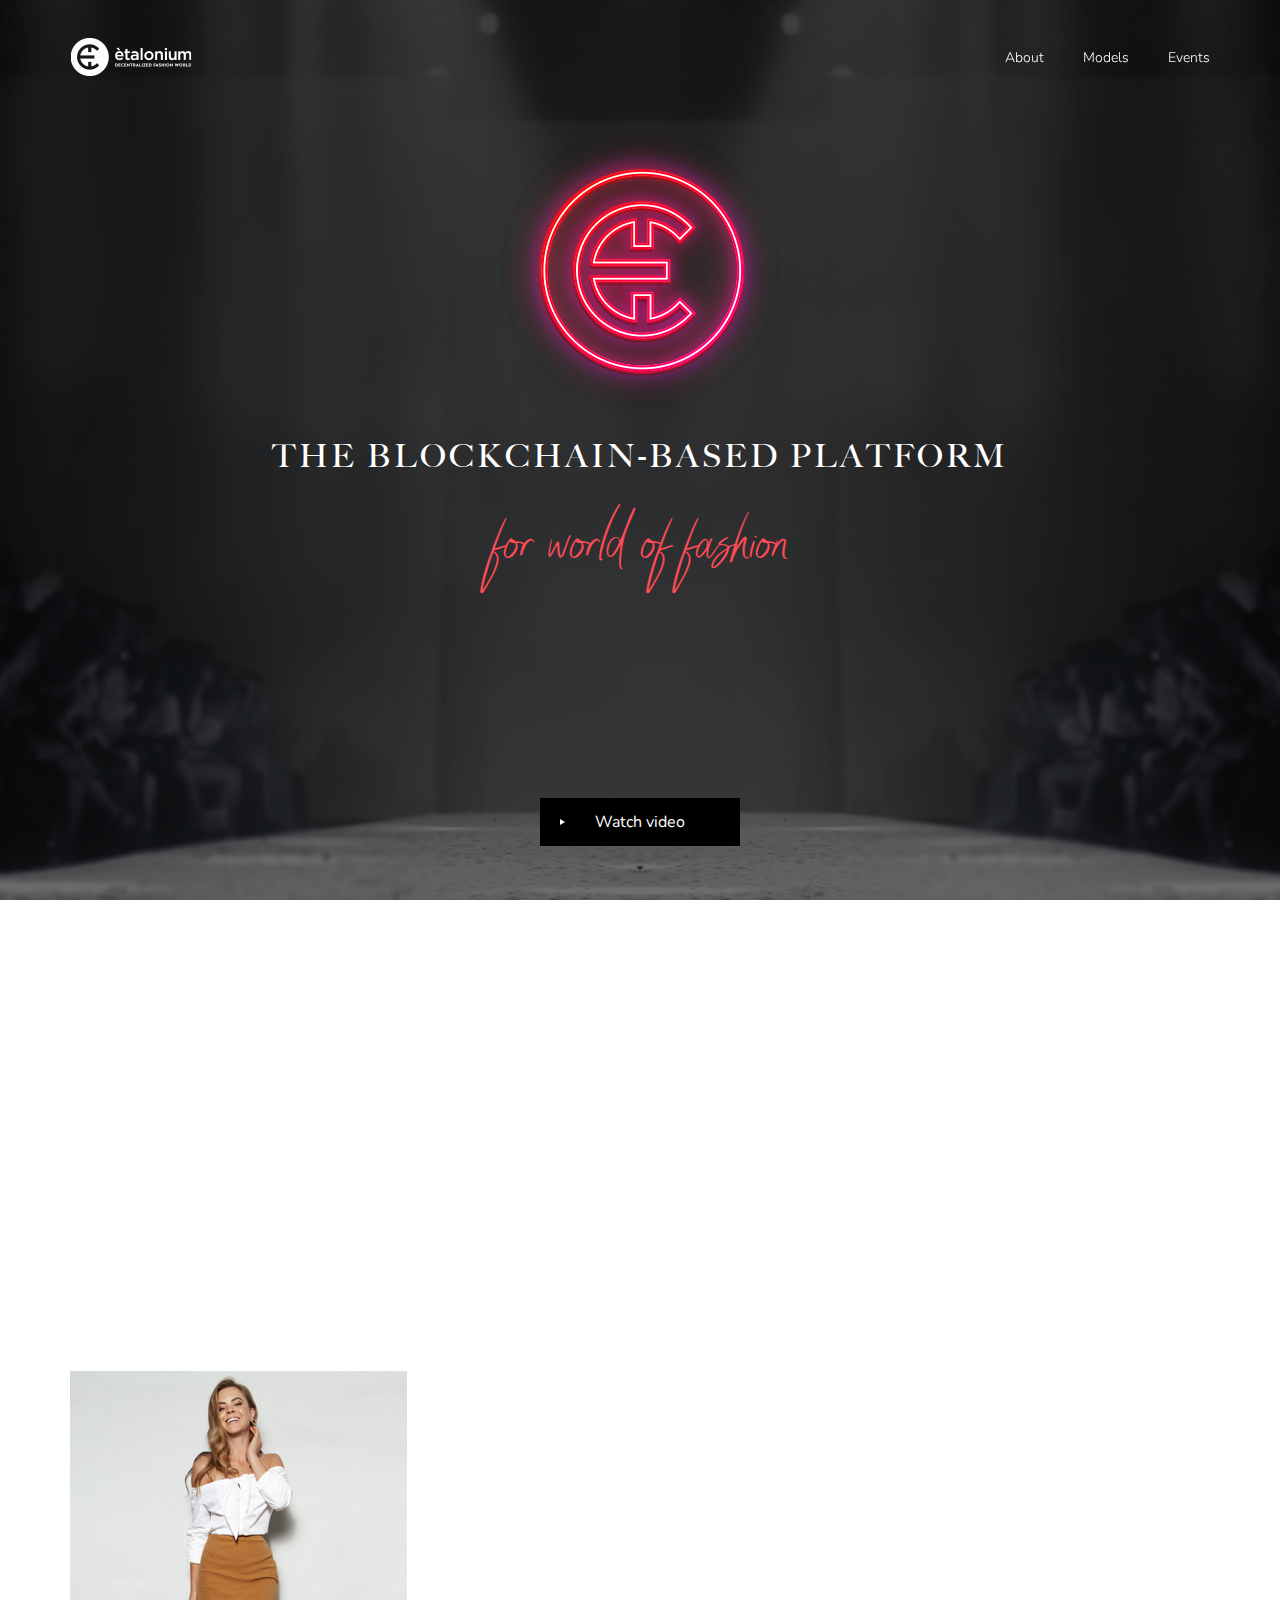
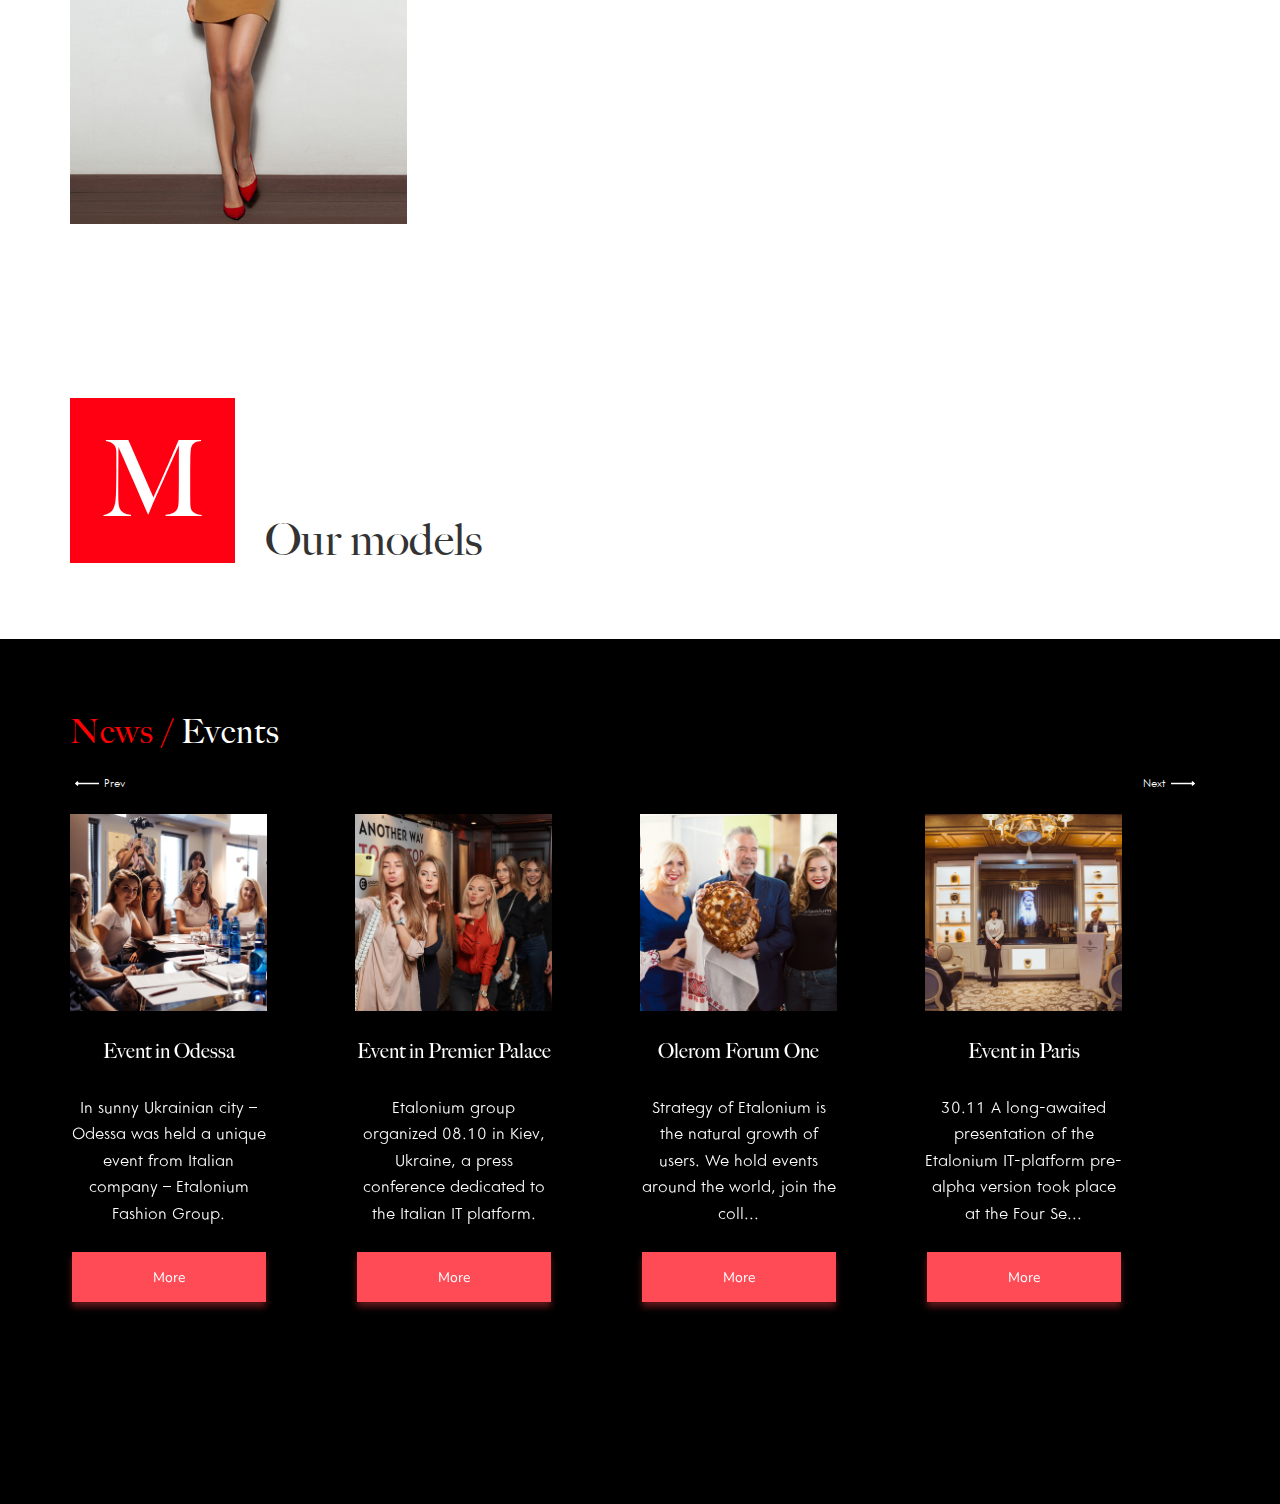
==== commit b62cbdbd: "fixed" ====
--- a/index.html
+++ b/index.html
@@ -36,131 +36,131 @@
 <body>
 
 
-    <div id="preloader-overlayer">
-
-        <div class="vert-centered-wrap">
-            <div class="vert-centered">
-        <span class="loader">
-
-            <span class="loader-inner">
-
-            <div class="wrap">
-
-
-
-            <svg class="spin-logo-front" x="0px" y="0px" width="153.07px" height="153.07px" viewBox="0 0 153.07 153.07"
-                 style="enable-background:new 0 0 153.07 153.07;" xml:space="preserve">
-            <defs>
-            </defs>
-            <path style="fill:#262626;" d="M76.534,0C34.333,0,0,34.334,0,76.538c0,42.2,34.333,76.532,76.534,76.532
-                c42.201,0,76.536-34.332,76.536-76.532C153.07,34.334,118.736,0,76.534,0z M70.108,38.599c-7.833,1.319-15.085,5.038-20.733,10.731
-                c-5.642,5.645-9.355,12.907-10.665,20.717v0.194h57.056v12.676H38.735c1.329,7.777,5.03,14.991,10.656,20.604
-                c5.644,5.677,12.9,9.399,20.717,10.715l0.133-0.001V95.767h12.763v18.412c7.689-1.361,14.84-5.055,20.411-10.658l2.498-2.489
-                l7.492,7.486v0.03l1.401,1.4c-0.452,0.526-0.933,1.019-1.401,1.515c-1.03,1.09-2.074,2.136-3.189,3.112l-0.011-0.043
-                c-0.355,0.313-0.707,0.623-1.059,0.92l-1.073,0.906c-0.226,0.186-0.465,0.356-0.691,0.526c-0.185,0.154-0.382,0.297-0.581,0.44
-                l-0.817,0.607c-1.455,1.047-2.963,2.009-4.515,2.888c-0.03,0.011-0.073,0.04-0.143,0.084c-0.083,0.057-0.156,0.1-0.226,0.129
-                l-1.083,0.577c-0.949,0.513-1.896,0.979-2.867,1.402c-0.339,0.143-0.694,0.297-1.057,0.453l-0.355,0.157
-                c-2.528,1.046-5.136,1.882-7.847,2.519c-0.185,0.03-0.352,0.073-0.524,0.113l-0.422,0.084c-0.167,0.029-0.352,0.073-0.522,0.113
-                c-0.169,0.043-0.352,0.073-0.524,0.103l-1.439,0.237c-0.296,0.057-0.589,0.1-0.887,0.143c-0.807,0.113-1.665,0.21-2.608,0.297
-                c-0.286,0.043-0.565,0.057-0.863,0.07l-0.468,0.043c-0.097,0.013-0.196,0.013-0.309,0.013c-0.322,0.013-0.662,0.043-0.987,0.043
-                c-0.648,0.03-1.296,0.043-1.933,0.043c-0.479,0-0.973,0-1.455-0.013c-0.791-0.03-1.565-0.073-2.342-0.129
-                c-0.043,0-0.083,0-0.113-0.014c-0.804-0.057-1.595-0.127-2.385-0.226c-0.07-0.013-0.124-0.013-0.183-0.03
-                c-0.777-0.097-1.538-0.21-2.299-0.339c-0.494-0.097-0.989-0.183-1.482-0.281c-0.412-0.083-0.82-0.186-1.229-0.27
-                c-0.412-0.1-0.818-0.197-1.226-0.31c-4.023-1.019-7.906-2.548-11.544-4.546c-1.13-0.62-2.23-1.287-3.319-1.98
-                c-0.296-0.197-0.578-0.383-0.874-0.58c-1.129-0.763-2.23-1.573-3.289-2.419c-0.212-0.173-0.425-0.34-0.621-0.512
-                c-0.368-0.31-0.747-0.621-1.1-0.947c-0.564-0.466-1.1-0.979-1.637-1.499c-0.296-0.27-0.592-0.553-0.877-0.836v-0.014
-                c-1.17-1.16-2.27-2.379-3.286-3.625c-0.03-0.043-0.073-0.083-0.113-0.127c-2.598-3.155-4.771-6.58-6.492-10.205
-                c-0.172-0.367-0.352-0.75-0.524-1.116c-0.691-1.516-1.296-3.072-1.818-4.644c-0.127-0.394-0.255-0.793-0.382-1.186
-                c-0.242-0.769-0.452-1.532-0.664-2.295c-0.21-0.863-0.411-1.729-0.592-2.605c-0.086-0.41-0.156-0.817-0.242-1.246
-                c-0.14-0.834-0.266-1.683-0.379-2.532c-0.086-0.706-0.169-1.416-0.226-2.136l-0.043-0.553c-0.013-0.156-0.03-0.31-0.03-0.466
-                c-0.04-0.623-0.07-1.246-0.097-1.882c-0.016-0.48-0.016-0.979-0.016-1.456c0-0.483,0-0.979,0.016-1.459
-                c0.027-0.639,0.056-1.259,0.097-1.885c0-0.154,0.016-0.31,0.03-0.464c0.013-0.186,0.029-0.37,0.043-0.553
-                c0.057-0.722,0.14-1.429,0.226-2.139c0.197-1.612,0.479-3.182,0.831-4.738c0.083-0.412,0.186-0.809,0.285-1.219
-                c0.054-0.199,0.097-0.397,0.153-0.593c0.086-0.31,0.17-0.61,0.253-0.922c0.339-1.2,0.723-2.406,1.159-3.565
-                c0.139-0.397,0.282-0.777,0.438-1.176c0.605-1.543,1.283-3.059,2.033-4.515c0.18-0.367,0.379-0.736,0.578-1.089
-                c0.212-0.394,0.436-0.793,0.664-1.173c0.18-0.329,0.363-0.653,0.562-0.963c0.213-0.356,0.425-0.709,0.651-1.049
-                c0.21-0.339,0.436-0.69,0.678-1.03c0.226-0.339,0.452-0.666,0.691-1.006c0.506-0.723,1.043-1.432,1.592-2.125
-                c0.212-0.267,0.428-0.523,0.637-0.793c0.522-0.636,1.057-1.243,1.608-1.853c0.538-0.61,1.089-1.187,1.665-1.769h0.013
-                c0.285-0.284,0.581-0.58,0.877-0.85c0.562-0.567,1.143-1.089,1.735-1.586c0.056-0.057,0.112-0.1,0.169-0.154
-                c0.565-0.513,1.159-0.99,1.751-1.443c0.339-0.27,0.664-0.526,1.003-0.779c0.28-0.216,0.578-0.426,0.874-0.639
-                c0.368-0.267,0.747-0.523,1.116-0.776c0.339-0.227,0.661-0.44,1-0.666c0.352-0.227,0.707-0.453,1.06-0.666
-                c0.309-0.181,0.621-0.367,0.93-0.55c0.412-0.226,0.804-0.453,1.202-0.679c0.363-0.197,0.731-0.383,1.1-0.567
-                c0.732-0.396,1.468-0.763,2.216-1.073c1.89-0.882,3.837-1.615,5.814-2.225c1.143-0.367,2.286-0.68,3.455-0.947
-                c0.947-0.226,1.92-0.424,2.896-0.596c0.761-0.127,1.522-0.24,2.299-0.34c0.847-0.113,1.694-0.197,2.568-0.256
-                c0.03-0.013,0.07-0.013,0.113-0.013c0.777-0.057,1.552-0.1,2.342-0.124c0.482-0.016,0.976-0.016,1.455-0.016
-                c0.637,0,1.286,0.016,1.933,0.04c0.256,0,0.506,0.016,0.761,0.03c0.185,0,0.368,0.013,0.551,0.03c0.17,0.013,0.323,0.03,0.479,0.041
-                c0.312,0.013,0.61,0.043,0.92,0.086c0.309,0.016,0.591,0.04,0.887,0.083c0.312,0.016,0.634,0.057,0.944,0.1
-                c0.565,0.083,1.116,0.172,1.64,0.256l1.129,0.167c3.09,0.582,6.08,1.419,8.946,2.535c0.309,0.113,0.648,0.253,0.974,0.38
-                c1.468,0.596,2.92,1.262,4.319,2.009l1.1,0.583c0.199,0.113,0.339,0.199,0.468,0.269c2.229,1.259,4.359,2.689,6.362,4.275
-                l1.342,1.116c0.438,0.369,0.887,0.75,1.326,1.149c0.285,0.24,0.564,0.506,0.834,0.763c0.575,0.537,1.14,1.103,1.694,1.683
-                l0.011-0.027c0.624,0.623,1.218,1.273,1.794,1.939l-2.02,2.023l-0.435,0.453l-4.332,4.331l-2.103,2.112l-2.116-2.112l-0.382-0.38
-                c-5.574-5.604-12.728-9.312-20.437-10.672H82.96v18.733H70.197V38.599L70.108,38.599z"/>
-            </svg>
-
-
-
-
-            <svg class="spin-logo-back" x="0px" y="0px" width="153.07px" height="153.07px" viewBox="0 0 153.07 153.07"
-                 style="enable-background:new 0 0 153.07 153.07;" xml:space="preserve">
-            <defs>
-            </defs>
-            <path style="fill:#262626;" d="M0,76.538c0,42.2,34.334,76.532,76.536,76.532c42.201,0,76.534-34.332,76.534-76.532
-                C153.07,34.334,118.737,0,76.536,0C34.334,0,0,34.334,0,76.538z M82.873,38.599v18.792H70.11V38.658h-0.032
-                c-7.709,1.359-14.863,5.068-20.437,10.672l-0.382,0.38l-2.116,2.112L45.04,49.71l-4.332-4.331l-0.435-0.453l-2.02-2.023
-                c0.576-0.666,1.17-1.316,1.794-1.939l0.011,0.027c0.554-0.58,1.118-1.146,1.694-1.683c0.269-0.256,0.549-0.523,0.834-0.763
-                c0.438-0.399,0.887-0.78,1.326-1.149l1.342-1.116c2.003-1.586,4.133-3.015,6.362-4.275c0.129-0.07,0.269-0.156,0.468-0.269
-                l1.1-0.583c1.398-0.747,2.851-1.413,4.319-2.009c0.325-0.127,0.664-0.267,0.974-0.38c2.866-1.117,5.857-1.953,8.946-2.535
-                l1.129-0.167c0.524-0.084,1.076-0.173,1.64-0.256c0.309-0.043,0.632-0.084,0.944-0.1c0.296-0.043,0.578-0.068,0.887-0.083
-                c0.309-0.043,0.608-0.073,0.92-0.086c0.156-0.011,0.309-0.028,0.479-0.041c0.183-0.016,0.366-0.03,0.551-0.03
-                c0.256-0.014,0.506-0.03,0.761-0.03c0.648-0.024,1.296-0.04,1.933-0.04c0.479,0,0.973,0,1.455,0.016
-                c0.791,0.024,1.565,0.067,2.342,0.124c0.043,0,0.083,0,0.113,0.013c0.874,0.059,1.721,0.143,2.568,0.256
-                c0.777,0.1,1.538,0.213,2.299,0.34c0.976,0.172,1.949,0.369,2.896,0.596c1.17,0.267,2.312,0.58,3.455,0.947
-                c1.977,0.61,3.923,1.343,5.814,2.225c0.748,0.31,1.484,0.677,2.216,1.073c0.368,0.184,0.737,0.37,1.1,0.567
-                c0.398,0.226,0.791,0.453,1.202,0.679c0.309,0.183,0.621,0.37,0.93,0.55c0.352,0.213,0.707,0.44,1.06,0.666
-                c0.339,0.226,0.661,0.439,1,0.666c0.369,0.253,0.748,0.51,1.116,0.776c0.296,0.213,0.594,0.423,0.874,0.639
-                c0.339,0.254,0.665,0.51,1.003,0.779c0.591,0.453,1.186,0.93,1.751,1.443c0.057,0.054,0.113,0.097,0.169,0.154
-                c0.592,0.496,1.172,1.019,1.735,1.586c0.296,0.27,0.592,0.566,0.877,0.85h0.013c0.576,0.582,1.127,1.159,1.665,1.769
-                c0.551,0.61,1.086,1.216,1.608,1.853c0.21,0.27,0.425,0.526,0.637,0.793c0.549,0.693,1.086,1.402,1.592,2.125
-                c0.239,0.34,0.465,0.667,0.691,1.006c0.242,0.34,0.468,0.691,0.678,1.03c0.226,0.34,0.438,0.693,0.651,1.049
-                c0.199,0.31,0.382,0.634,0.562,0.963c0.228,0.38,0.451,0.78,0.664,1.173c0.199,0.353,0.398,0.723,0.578,1.089
-                c0.75,1.456,1.428,2.972,2.033,4.515c0.156,0.399,0.298,0.779,0.438,1.176c0.436,1.16,0.821,2.365,1.159,3.565
-                c0.083,0.313,0.167,0.612,0.253,0.922c0.056,0.197,0.099,0.394,0.153,0.593c0.1,0.41,0.202,0.807,0.285,1.219
-                c0.352,1.556,0.634,3.126,0.831,4.738c0.086,0.71,0.169,1.416,0.226,2.139c0.013,0.183,0.03,0.367,0.043,0.553
-                c0.013,0.154,0.03,0.31,0.03,0.464c0.04,0.626,0.07,1.246,0.097,1.885c0.016,0.48,0.016,0.976,0.016,1.459
-                c0,0.477,0,0.977-0.016,1.456c-0.027,0.636-0.056,1.259-0.097,1.882c0,0.156-0.016,0.31-0.03,0.466l-0.043,0.553
-                c-0.057,0.72-0.14,1.429-0.226,2.136c-0.113,0.849-0.24,1.699-0.379,2.532c-0.086,0.429-0.156,0.836-0.242,1.246
-                c-0.18,0.876-0.382,1.742-0.592,2.605c-0.213,0.763-0.422,1.527-0.664,2.295c-0.127,0.394-0.255,0.793-0.382,1.186
-                c-0.522,1.573-1.127,3.129-1.818,4.644c-0.172,0.367-0.352,0.75-0.524,1.116c-1.721,3.625-3.894,7.05-6.492,10.205
-                c-0.04,0.043-0.083,0.084-0.113,0.127c-1.016,1.246-2.116,2.465-3.286,3.625v0.014c-0.285,0.283-0.581,0.566-0.877,0.836
-                c-0.538,0.52-1.073,1.033-1.637,1.499c-0.353,0.326-0.732,0.637-1.1,0.947c-0.196,0.173-0.409,0.34-0.621,0.512
-                c-1.059,0.847-2.16,1.656-3.289,2.419c-0.296,0.197-0.578,0.383-0.874,0.58c-1.089,0.693-2.189,1.359-3.319,1.98
-                c-3.638,1.998-7.521,3.527-11.544,4.546c-0.409,0.114-0.815,0.211-1.226,0.31c-0.409,0.083-0.817,0.187-1.229,0.27
-                c-0.492,0.097-0.987,0.183-1.482,0.281c-0.761,0.129-1.522,0.243-2.299,0.339c-0.059,0.016-0.113,0.016-0.183,0.03
-                c-0.791,0.1-1.581,0.17-2.385,0.226c-0.03,0.014-0.07,0.014-0.113,0.014c-0.777,0.057-1.552,0.1-2.342,0.129
-                c-0.482,0.013-0.976,0.013-1.455,0.013c-0.637,0-1.286-0.013-1.933-0.043c-0.325,0-0.665-0.03-0.987-0.043
-                c-0.113,0-0.212,0-0.309-0.013l-0.468-0.043c-0.298-0.014-0.578-0.027-0.863-0.07c-0.944-0.086-1.801-0.183-2.608-0.297
-                c-0.298-0.043-0.591-0.086-0.887-0.143l-1.439-0.237c-0.172-0.03-0.355-0.059-0.524-0.103c-0.169-0.04-0.355-0.084-0.522-0.113
-                l-0.422-0.084c-0.172-0.04-0.339-0.084-0.524-0.113c-2.711-0.636-5.319-1.472-7.847-2.519l-0.355-0.157
-                c-0.363-0.156-0.718-0.31-1.057-0.453c-0.971-0.423-1.917-0.89-2.867-1.402l-1.083-0.577c-0.07-0.03-0.143-0.073-0.226-0.129
-                c-0.07-0.043-0.113-0.073-0.143-0.084c-1.552-0.879-3.06-1.842-4.515-2.888l-0.817-0.607c-0.199-0.143-0.396-0.286-0.581-0.44
-                c-0.226-0.17-0.465-0.34-0.691-0.526l-1.073-0.906c-0.352-0.297-0.704-0.607-1.059-0.92l-0.011,0.043
-                c-1.116-0.976-2.159-2.023-3.189-3.112c-0.467-0.496-0.949-0.99-1.401-1.515l1.401-1.4v-0.03l7.492-7.486l2.498,2.489
-                c5.571,5.604,12.722,9.297,20.411,10.658V95.767h12.763v18.468l0.133,0.001c7.817-1.316,15.072-5.038,20.717-10.715
-                c5.626-5.613,9.328-12.827,10.656-20.604H57.303V70.241h57.056v-0.194c-1.31-7.81-5.023-15.073-10.665-20.717
-                c-5.647-5.693-12.9-9.412-20.733-10.731L82.873,38.599z"/>
-            </svg>
-
-
-
-
-
-
-            </div>
-            </span>
-        </span>    
-    </div>
-    </div>
-    </div>
+    <!--<div id="preloader-overlayer">-->
+
+        <!--<div class="vert-centered-wrap">-->
+            <!--<div class="vert-centered">-->
+        <!--<span class="loader">-->
+
+            <!--<span class="loader-inner">-->
+
+            <!--<div class="wrap">-->
+
+
+
+            <!--<svg class="spin-logo-front" x="0px" y="0px" width="153.07px" height="153.07px" viewBox="0 0 153.07 153.07"-->
+                 <!--style="enable-background:new 0 0 153.07 153.07;" xml:space="preserve">-->
+            <!--<defs>-->
+            <!--</defs>-->
+            <!--<path style="fill:#262626;" d="M76.534,0C34.333,0,0,34.334,0,76.538c0,42.2,34.333,76.532,76.534,76.532-->
+                <!--c42.201,0,76.536-34.332,76.536-76.532C153.07,34.334,118.736,0,76.534,0z M70.108,38.599c-7.833,1.319-15.085,5.038-20.733,10.731-->
+                <!--c-5.642,5.645-9.355,12.907-10.665,20.717v0.194h57.056v12.676H38.735c1.329,7.777,5.03,14.991,10.656,20.604-->
+                <!--c5.644,5.677,12.9,9.399,20.717,10.715l0.133-0.001V95.767h12.763v18.412c7.689-1.361,14.84-5.055,20.411-10.658l2.498-2.489-->
+                <!--l7.492,7.486v0.03l1.401,1.4c-0.452,0.526-0.933,1.019-1.401,1.515c-1.03,1.09-2.074,2.136-3.189,3.112l-0.011-0.043-->
+                <!--c-0.355,0.313-0.707,0.623-1.059,0.92l-1.073,0.906c-0.226,0.186-0.465,0.356-0.691,0.526c-0.185,0.154-0.382,0.297-0.581,0.44-->
+                <!--l-0.817,0.607c-1.455,1.047-2.963,2.009-4.515,2.888c-0.03,0.011-0.073,0.04-0.143,0.084c-0.083,0.057-0.156,0.1-0.226,0.129-->
+                <!--l-1.083,0.577c-0.949,0.513-1.896,0.979-2.867,1.402c-0.339,0.143-0.694,0.297-1.057,0.453l-0.355,0.157-->
+                <!--c-2.528,1.046-5.136,1.882-7.847,2.519c-0.185,0.03-0.352,0.073-0.524,0.113l-0.422,0.084c-0.167,0.029-0.352,0.073-0.522,0.113-->
+                <!--c-0.169,0.043-0.352,0.073-0.524,0.103l-1.439,0.237c-0.296,0.057-0.589,0.1-0.887,0.143c-0.807,0.113-1.665,0.21-2.608,0.297-->
+                <!--c-0.286,0.043-0.565,0.057-0.863,0.07l-0.468,0.043c-0.097,0.013-0.196,0.013-0.309,0.013c-0.322,0.013-0.662,0.043-0.987,0.043-->
+                <!--c-0.648,0.03-1.296,0.043-1.933,0.043c-0.479,0-0.973,0-1.455-0.013c-0.791-0.03-1.565-0.073-2.342-0.129-->
+                <!--c-0.043,0-0.083,0-0.113-0.014c-0.804-0.057-1.595-0.127-2.385-0.226c-0.07-0.013-0.124-0.013-0.183-0.03-->
+                <!--c-0.777-0.097-1.538-0.21-2.299-0.339c-0.494-0.097-0.989-0.183-1.482-0.281c-0.412-0.083-0.82-0.186-1.229-0.27-->
+                <!--c-0.412-0.1-0.818-0.197-1.226-0.31c-4.023-1.019-7.906-2.548-11.544-4.546c-1.13-0.62-2.23-1.287-3.319-1.98-->
+                <!--c-0.296-0.197-0.578-0.383-0.874-0.58c-1.129-0.763-2.23-1.573-3.289-2.419c-0.212-0.173-0.425-0.34-0.621-0.512-->
+                <!--c-0.368-0.31-0.747-0.621-1.1-0.947c-0.564-0.466-1.1-0.979-1.637-1.499c-0.296-0.27-0.592-0.553-0.877-0.836v-0.014-->
+                <!--c-1.17-1.16-2.27-2.379-3.286-3.625c-0.03-0.043-0.073-0.083-0.113-0.127c-2.598-3.155-4.771-6.58-6.492-10.205-->
+                <!--c-0.172-0.367-0.352-0.75-0.524-1.116c-0.691-1.516-1.296-3.072-1.818-4.644c-0.127-0.394-0.255-0.793-0.382-1.186-->
+                <!--c-0.242-0.769-0.452-1.532-0.664-2.295c-0.21-0.863-0.411-1.729-0.592-2.605c-0.086-0.41-0.156-0.817-0.242-1.246-->
+                <!--c-0.14-0.834-0.266-1.683-0.379-2.532c-0.086-0.706-0.169-1.416-0.226-2.136l-0.043-0.553c-0.013-0.156-0.03-0.31-0.03-0.466-->
+                <!--c-0.04-0.623-0.07-1.246-0.097-1.882c-0.016-0.48-0.016-0.979-0.016-1.456c0-0.483,0-0.979,0.016-1.459-->
+                <!--c0.027-0.639,0.056-1.259,0.097-1.885c0-0.154,0.016-0.31,0.03-0.464c0.013-0.186,0.029-0.37,0.043-0.553-->
+                <!--c0.057-0.722,0.14-1.429,0.226-2.139c0.197-1.612,0.479-3.182,0.831-4.738c0.083-0.412,0.186-0.809,0.285-1.219-->
+                <!--c0.054-0.199,0.097-0.397,0.153-0.593c0.086-0.31,0.17-0.61,0.253-0.922c0.339-1.2,0.723-2.406,1.159-3.565-->
+                <!--c0.139-0.397,0.282-0.777,0.438-1.176c0.605-1.543,1.283-3.059,2.033-4.515c0.18-0.367,0.379-0.736,0.578-1.089-->
+                <!--c0.212-0.394,0.436-0.793,0.664-1.173c0.18-0.329,0.363-0.653,0.562-0.963c0.213-0.356,0.425-0.709,0.651-1.049-->
+                <!--c0.21-0.339,0.436-0.69,0.678-1.03c0.226-0.339,0.452-0.666,0.691-1.006c0.506-0.723,1.043-1.432,1.592-2.125-->
+                <!--c0.212-0.267,0.428-0.523,0.637-0.793c0.522-0.636,1.057-1.243,1.608-1.853c0.538-0.61,1.089-1.187,1.665-1.769h0.013-->
+                <!--c0.285-0.284,0.581-0.58,0.877-0.85c0.562-0.567,1.143-1.089,1.735-1.586c0.056-0.057,0.112-0.1,0.169-0.154-->
+                <!--c0.565-0.513,1.159-0.99,1.751-1.443c0.339-0.27,0.664-0.526,1.003-0.779c0.28-0.216,0.578-0.426,0.874-0.639-->
+                <!--c0.368-0.267,0.747-0.523,1.116-0.776c0.339-0.227,0.661-0.44,1-0.666c0.352-0.227,0.707-0.453,1.06-0.666-->
+                <!--c0.309-0.181,0.621-0.367,0.93-0.55c0.412-0.226,0.804-0.453,1.202-0.679c0.363-0.197,0.731-0.383,1.1-0.567-->
+                <!--c0.732-0.396,1.468-0.763,2.216-1.073c1.89-0.882,3.837-1.615,5.814-2.225c1.143-0.367,2.286-0.68,3.455-0.947-->
+                <!--c0.947-0.226,1.92-0.424,2.896-0.596c0.761-0.127,1.522-0.24,2.299-0.34c0.847-0.113,1.694-0.197,2.568-0.256-->
+                <!--c0.03-0.013,0.07-0.013,0.113-0.013c0.777-0.057,1.552-0.1,2.342-0.124c0.482-0.016,0.976-0.016,1.455-0.016-->
+                <!--c0.637,0,1.286,0.016,1.933,0.04c0.256,0,0.506,0.016,0.761,0.03c0.185,0,0.368,0.013,0.551,0.03c0.17,0.013,0.323,0.03,0.479,0.041-->
+                <!--c0.312,0.013,0.61,0.043,0.92,0.086c0.309,0.016,0.591,0.04,0.887,0.083c0.312,0.016,0.634,0.057,0.944,0.1-->
+                <!--c0.565,0.083,1.116,0.172,1.64,0.256l1.129,0.167c3.09,0.582,6.08,1.419,8.946,2.535c0.309,0.113,0.648,0.253,0.974,0.38-->
+                <!--c1.468,0.596,2.92,1.262,4.319,2.009l1.1,0.583c0.199,0.113,0.339,0.199,0.468,0.269c2.229,1.259,4.359,2.689,6.362,4.275-->
+                <!--l1.342,1.116c0.438,0.369,0.887,0.75,1.326,1.149c0.285,0.24,0.564,0.506,0.834,0.763c0.575,0.537,1.14,1.103,1.694,1.683-->
+                <!--l0.011-0.027c0.624,0.623,1.218,1.273,1.794,1.939l-2.02,2.023l-0.435,0.453l-4.332,4.331l-2.103,2.112l-2.116-2.112l-0.382-0.38-->
+                <!--c-5.574-5.604-12.728-9.312-20.437-10.672H82.96v18.733H70.197V38.599L70.108,38.599z"/>-->
+            <!--</svg>-->
+
+
+
+
+            <!--<svg class="spin-logo-back" x="0px" y="0px" width="153.07px" height="153.07px" viewBox="0 0 153.07 153.07"-->
+                 <!--style="enable-background:new 0 0 153.07 153.07;" xml:space="preserve">-->
+            <!--<defs>-->
+            <!--</defs>-->
+            <!--<path style="fill:#262626;" d="M0,76.538c0,42.2,34.334,76.532,76.536,76.532c42.201,0,76.534-34.332,76.534-76.532-->
+                <!--C153.07,34.334,118.737,0,76.536,0C34.334,0,0,34.334,0,76.538z M82.873,38.599v18.792H70.11V38.658h-0.032-->
+                <!--c-7.709,1.359-14.863,5.068-20.437,10.672l-0.382,0.38l-2.116,2.112L45.04,49.71l-4.332-4.331l-0.435-0.453l-2.02-2.023-->
+                <!--c0.576-0.666,1.17-1.316,1.794-1.939l0.011,0.027c0.554-0.58,1.118-1.146,1.694-1.683c0.269-0.256,0.549-0.523,0.834-0.763-->
+                <!--c0.438-0.399,0.887-0.78,1.326-1.149l1.342-1.116c2.003-1.586,4.133-3.015,6.362-4.275c0.129-0.07,0.269-0.156,0.468-0.269-->
+                <!--l1.1-0.583c1.398-0.747,2.851-1.413,4.319-2.009c0.325-0.127,0.664-0.267,0.974-0.38c2.866-1.117,5.857-1.953,8.946-2.535-->
+                <!--l1.129-0.167c0.524-0.084,1.076-0.173,1.64-0.256c0.309-0.043,0.632-0.084,0.944-0.1c0.296-0.043,0.578-0.068,0.887-0.083-->
+                <!--c0.309-0.043,0.608-0.073,0.92-0.086c0.156-0.011,0.309-0.028,0.479-0.041c0.183-0.016,0.366-0.03,0.551-0.03-->
+                <!--c0.256-0.014,0.506-0.03,0.761-0.03c0.648-0.024,1.296-0.04,1.933-0.04c0.479,0,0.973,0,1.455,0.016-->
+                <!--c0.791,0.024,1.565,0.067,2.342,0.124c0.043,0,0.083,0,0.113,0.013c0.874,0.059,1.721,0.143,2.568,0.256-->
+                <!--c0.777,0.1,1.538,0.213,2.299,0.34c0.976,0.172,1.949,0.369,2.896,0.596c1.17,0.267,2.312,0.58,3.455,0.947-->
+                <!--c1.977,0.61,3.923,1.343,5.814,2.225c0.748,0.31,1.484,0.677,2.216,1.073c0.368,0.184,0.737,0.37,1.1,0.567-->
+                <!--c0.398,0.226,0.791,0.453,1.202,0.679c0.309,0.183,0.621,0.37,0.93,0.55c0.352,0.213,0.707,0.44,1.06,0.666-->
+                <!--c0.339,0.226,0.661,0.439,1,0.666c0.369,0.253,0.748,0.51,1.116,0.776c0.296,0.213,0.594,0.423,0.874,0.639-->
+                <!--c0.339,0.254,0.665,0.51,1.003,0.779c0.591,0.453,1.186,0.93,1.751,1.443c0.057,0.054,0.113,0.097,0.169,0.154-->
+                <!--c0.592,0.496,1.172,1.019,1.735,1.586c0.296,0.27,0.592,0.566,0.877,0.85h0.013c0.576,0.582,1.127,1.159,1.665,1.769-->
+                <!--c0.551,0.61,1.086,1.216,1.608,1.853c0.21,0.27,0.425,0.526,0.637,0.793c0.549,0.693,1.086,1.402,1.592,2.125-->
+                <!--c0.239,0.34,0.465,0.667,0.691,1.006c0.242,0.34,0.468,0.691,0.678,1.03c0.226,0.34,0.438,0.693,0.651,1.049-->
+                <!--c0.199,0.31,0.382,0.634,0.562,0.963c0.228,0.38,0.451,0.78,0.664,1.173c0.199,0.353,0.398,0.723,0.578,1.089-->
+                <!--c0.75,1.456,1.428,2.972,2.033,4.515c0.156,0.399,0.298,0.779,0.438,1.176c0.436,1.16,0.821,2.365,1.159,3.565-->
+                <!--c0.083,0.313,0.167,0.612,0.253,0.922c0.056,0.197,0.099,0.394,0.153,0.593c0.1,0.41,0.202,0.807,0.285,1.219-->
+                <!--c0.352,1.556,0.634,3.126,0.831,4.738c0.086,0.71,0.169,1.416,0.226,2.139c0.013,0.183,0.03,0.367,0.043,0.553-->
+                <!--c0.013,0.154,0.03,0.31,0.03,0.464c0.04,0.626,0.07,1.246,0.097,1.885c0.016,0.48,0.016,0.976,0.016,1.459-->
+                <!--c0,0.477,0,0.977-0.016,1.456c-0.027,0.636-0.056,1.259-0.097,1.882c0,0.156-0.016,0.31-0.03,0.466l-0.043,0.553-->
+                <!--c-0.057,0.72-0.14,1.429-0.226,2.136c-0.113,0.849-0.24,1.699-0.379,2.532c-0.086,0.429-0.156,0.836-0.242,1.246-->
+                <!--c-0.18,0.876-0.382,1.742-0.592,2.605c-0.213,0.763-0.422,1.527-0.664,2.295c-0.127,0.394-0.255,0.793-0.382,1.186-->
+                <!--c-0.522,1.573-1.127,3.129-1.818,4.644c-0.172,0.367-0.352,0.75-0.524,1.116c-1.721,3.625-3.894,7.05-6.492,10.205-->
+                <!--c-0.04,0.043-0.083,0.084-0.113,0.127c-1.016,1.246-2.116,2.465-3.286,3.625v0.014c-0.285,0.283-0.581,0.566-0.877,0.836-->
+                <!--c-0.538,0.52-1.073,1.033-1.637,1.499c-0.353,0.326-0.732,0.637-1.1,0.947c-0.196,0.173-0.409,0.34-0.621,0.512-->
+                <!--c-1.059,0.847-2.16,1.656-3.289,2.419c-0.296,0.197-0.578,0.383-0.874,0.58c-1.089,0.693-2.189,1.359-3.319,1.98-->
+                <!--c-3.638,1.998-7.521,3.527-11.544,4.546c-0.409,0.114-0.815,0.211-1.226,0.31c-0.409,0.083-0.817,0.187-1.229,0.27-->
+                <!--c-0.492,0.097-0.987,0.183-1.482,0.281c-0.761,0.129-1.522,0.243-2.299,0.339c-0.059,0.016-0.113,0.016-0.183,0.03-->
+                <!--c-0.791,0.1-1.581,0.17-2.385,0.226c-0.03,0.014-0.07,0.014-0.113,0.014c-0.777,0.057-1.552,0.1-2.342,0.129-->
+                <!--c-0.482,0.013-0.976,0.013-1.455,0.013c-0.637,0-1.286-0.013-1.933-0.043c-0.325,0-0.665-0.03-0.987-0.043-->
+                <!--c-0.113,0-0.212,0-0.309-0.013l-0.468-0.043c-0.298-0.014-0.578-0.027-0.863-0.07c-0.944-0.086-1.801-0.183-2.608-0.297-->
+                <!--c-0.298-0.043-0.591-0.086-0.887-0.143l-1.439-0.237c-0.172-0.03-0.355-0.059-0.524-0.103c-0.169-0.04-0.355-0.084-0.522-0.113-->
+                <!--l-0.422-0.084c-0.172-0.04-0.339-0.084-0.524-0.113c-2.711-0.636-5.319-1.472-7.847-2.519l-0.355-0.157-->
+                <!--c-0.363-0.156-0.718-0.31-1.057-0.453c-0.971-0.423-1.917-0.89-2.867-1.402l-1.083-0.577c-0.07-0.03-0.143-0.073-0.226-0.129-->
+                <!--c-0.07-0.043-0.113-0.073-0.143-0.084c-1.552-0.879-3.06-1.842-4.515-2.888l-0.817-0.607c-0.199-0.143-0.396-0.286-0.581-0.44-->
+                <!--c-0.226-0.17-0.465-0.34-0.691-0.526l-1.073-0.906c-0.352-0.297-0.704-0.607-1.059-0.92l-0.011,0.043-->
+                <!--c-1.116-0.976-2.159-2.023-3.189-3.112c-0.467-0.496-0.949-0.99-1.401-1.515l1.401-1.4v-0.03l7.492-7.486l2.498,2.489-->
+                <!--c5.571,5.604,12.722,9.297,20.411,10.658V95.767h12.763v18.468l0.133,0.001c7.817-1.316,15.072-5.038,20.717-10.715-->
+                <!--c5.626-5.613,9.328-12.827,10.656-20.604H57.303V70.241h57.056v-0.194c-1.31-7.81-5.023-15.073-10.665-20.717-->
+                <!--c-5.647-5.693-12.9-9.412-20.733-10.731L82.873,38.599z"/>-->
+            <!--</svg>-->
+
+
+
+
+
+
+            <!--</div>-->
+            <!--</span>-->
+        <!--</span>    -->
+    <!--</div>-->
+    <!--</div>-->
+    <!--</div>-->
 
 
     <header class="header panel">
@@ -187,7 +187,7 @@
                         <p class="header__desc_text">for world of fashion</p>
                     </div>
                 </div>
-                <div class="header__content-btns"><a data-fancybox class="header__btn watch-video-btn" target="_blank" href="https://youtu.be/QKATThibz5k">Watch video<img class="header__whatch-video__icon" src="img/icon-play.svg"></a><a class="header__btn header__btn_get-started" target="_blank" href="http://51.68.181.52/signup">Get started<img class="header__arrow__icon" src="img/icon-header-arrow.svg"></a><a class="header__btn header__btn_white-list" target="_blank" href="img/white-list.pdf">White List<img class="header__white-list__icon" src="img/icon-white-list.svg"></a></div>
+                <div class="header__content-btns"><a data-fancybox class="header__btn watch-video-btn" target="_blank" href="https://youtu.be/QKATThibz5k">Watch video<img class="header__whatch-video__icon" src="img/icon-play.svg"></a></div>
             </div>
     </header>
     <div class="head-menu header__menu">
@@ -206,15 +206,8 @@
                 <nav class="head-menu__nav_block hidden-xs hidden-sm">
                     <ul class="head-menu__nav_ul">
                         <li class="head-menu__nav_item"><a class="head-menu__nav_link" href="#about">About</a></li>
-                        <li class="head-menu__nav_item"><a class="head-menu__nav_link" href="#market-analys">Market analysis</a></li>
-                        <li class="head-menu__nav_item"><a class="head-menu__nav_link" href="#problems">Problems</a></li>
-                        <li class="head-menu__nav_item"><a class="head-menu__nav_link" href="#ecosystem">Ecosystem</a></li>
-                        <li class="head-menu__nav_item"><a class="head-menu__nav_link" href="#modules">Modules</a></li>
-                        <li class="head-menu__nav_item"><a class="head-menu__nav_link" href="#roadmap">Roadmap</a></li>
-<!--                         <li class="head-menu__nav_item"><a class="head-menu__nav_link" href="#token">Token</a></li>
-                        <li class="head-menu__nav_item"><a class="head-menu__nav_link" href="#team">Team</a></li> -->
+                        <li class="head-menu__nav_item"><a class="head-menu__nav_link" href="#market-analys">Models</a></li>
                         <li class="head-menu__nav_item"><a class="head-menu__nav_link" href="#events">Events</a></li>
-                        <li class="head-menu__nav_item"><a class="head-menu__nav_link" href="#contacts">Contact</a></li>
                     </ul>
                 </nav>
 <!--                 <div class="head-menu__swtch-lng_block swtch-lng">
@@ -247,15 +240,8 @@
 			<div class="vert-centered">
 				<ul>
                         <li><a class="head-menu__nav_link" href="#about">About</a></li>
-                        <li><a class="head-menu__nav_link" href="#market-analys">Market analysis</a></li>
-                        <li><a class="head-menu__nav_link" href="#problems">Problems</a></li>
-                        <li><a class="head-menu__nav_link" href="#ecosystem">Ecosystem</a></li>
-                        <li><a class="head-menu__nav_link" href="#modules">Modules</a></li>
-                        <li><a class="head-menu__nav_link" href="#roadmap">Roadmap</a></li>
-<!--                         <li><a class="head-menu__nav_link" href="#token">Token</a></li>
-                        <li><a class="head-menu__nav_link" href="#team">Team</a></li> -->
+                        <li><a class="head-menu__nav_link" href="#market-analys">Models</a></li>
                         <li><a class="head-menu__nav_link" href="#events">Events</a></li>
-                        <li><a class="head-menu__nav_link" href="#contacts">Contact</a></li>
 				</ul>
 			</div>
 		</div>
@@ -289,1326 +275,20 @@
                 </article><!-- <a class="about__btn_red btn_red" href="/">About product</a> -->
             </div><img class="about__bottom-img" src="img/about-photo.jpg"></div>
     </section>
+
+
     <section id="market-analys" class="market-analys">
-        <div class="container market-analys__container"><h2 class="market-analys__title section-title">Market<br> analysis / tranding</h2>
-            <div class="swiper-container market-analys__swiper">
-                <!-- If we need navigation buttons-->
-                <div class="swiper-button-prevs first-swiper-btn-prevs">
-                    <div class="swiper-btn-icon"><img class="swiper-icon" src="img/icon-arrow.svg"></div>
-                        <div class="swiper-btn-text">Prev</div>
-                    </div>
-                    <div class="swiper-button-nexts first-swiper-btn-next">
-                        <div class="swiper-btn-text">Next</div>
-                        <div class="swiper-btn-icon"><img class="swiper-icon" src="img/icon-arrow.svg"></div>
-                        </div><!-- Additional required wrapper-->
-                        <div class="swiper-wrapper market-analys__swiper_wr">
-                            <!-- Slides-->
-                            <div class="swiper-slide market-analys__swiper_slide">
-                                <div class="market-analys__item_icon"><svg width="98px" height="91px" viewBox="0 0 475 448" version="1.1" xmlns="http://www.w3.org/2000/svg" xmlns:xlink="http://www.w3.org/1999/xlink">
-                                        <defs></defs>
-                                        <g id="Page-1" stroke="none" stroke-width="1" fill="none" fill-rule="evenodd">
-                                            <g id="Stable-growth">
-                                                <path d="M128.96,392.61 C131.07,394.163 133.41,395.304 135.94,396.002 C203.08,414.588 249.02,427.052 252.98,427.756 C257.72,428.498 302.79,429.207 331.06,429.494 L369.47,415.297 L369.47,364.176 L354.24,343.366 C343.72,338.859 291.81,316.788 273.9,312.273 C273.59,312.193 273.27,312.093 272.97,311.972 C271.61,311.432 270.2,311.135 268.79,311.09 L185.36,308.41 C178.5,308.21 172.51,313.375 172.07,319.971 C171.84,323.382 172.97,326.651 175.25,329.176 C177.54,331.704 180.67,333.156 184.08,333.266 L215.05,334.261 L249.23,335.257 C259.69,335.568 267.95,344.321 267.64,354.769 C267.34,365.223 258.56,373.468 248.13,373.175 L148.77,369.64 C147.2,369.594 145.8,369.294 144.75,369.024 C143.96,368.85 141.48,368.208 139.22,366.743 C139.1,366.665 138.99,366.583 138.87,366.499 L29.81,286.31 C27.77,284.907 25.31,284.397 22.87,284.873 C20.41,285.353 18.31,286.779 16.94,288.889 C14.3,292.969 15.54,298.661 19.71,301.578 C19.88,301.699 20.05,301.827 20.21,301.963 L128.96,392.61 Z M332.36,444.507 C332.34,444.507 332.31,444.507 332.29,444.506 C319.87,444.384 257.54,443.717 250.51,442.552 C244.75,441.593 173.75,422.033 131.93,410.458 C127.54,409.243 123.47,407.241 119.82,404.507 C119.72,404.429 119.61,404.349 119.51,404.266 L10.83,313.67 C0.17,305.999 -2.69,291.6 4.35,280.732 C7.95,275.176 13.51,271.418 20,270.15 C26.49,268.882 33.05,270.272 38.47,274.06 C38.52,274.094 38.56,274.129 38.61,274.164 L147.46,354.196 C147.64,354.275 148.03,354.387 148.03,354.387 C148.16,354.414 148.28,354.445 148.41,354.479 C148.98,354.626 149.19,354.646 149.26,354.648 L248.62,358.183 C250.7,358.231 252.58,356.518 252.65,354.331 C252.71,352.146 250.98,350.316 248.79,350.25 L214.59,349.254 L183.6,348.258 C176.09,348.016 169.17,344.813 164.13,339.239 C159.09,333.669 156.59,326.466 157.1,318.957 C158.11,304.15 170.73,292.94 185.84,293.417 L269.27,296.098 C272.25,296.193 275.19,296.781 278.02,297.844 C299.46,303.401 359.5,329.291 362.06,330.398 C363.29,330.928 364.35,331.775 365.14,332.854 L383.03,357.295 C383.97,358.581 384.47,360.132 384.47,361.725 L384.47,420.521 C384.47,423.661 382.52,426.468 379.57,427.557 L334.96,444.042 C334.13,444.35 333.25,444.507 332.36,444.507 Z" id="Fill-32"></path>
-                                                <path d="M54.28,343.786 C52.69,343.786 51.08,343.278 49.72,342.23 C46.43,339.705 45.82,334.996 48.34,331.712 L65.47,309.452 C67.99,306.17 72.7,305.554 75.99,308.08 C79.27,310.605 79.88,315.314 77.36,318.598 L60.23,340.858 C58.76,342.778 56.53,343.786 54.28,343.786" id="Fill-33"></path>
-                                                <path d="M130.49,405.431 C129.62,405.431 128.74,405.279 127.88,404.959 C123.99,403.516 122.01,399.198 123.46,395.315 L135.87,361.925 C137.32,358.043 141.63,356.066 145.52,357.509 C149.4,358.953 151.38,363.27 149.93,367.153 L137.52,400.543 C136.39,403.563 133.53,405.431 130.49,405.431" id="Fill-34"></path>
-                                                <path d="M322.27,441.993 L253.07,365.577 C250.29,362.507 250.52,357.764 253.59,354.984 C256.66,352.204 261.41,352.437 264.19,355.509 L333.39,431.924 C336.17,434.994 335.93,439.737 332.86,442.518 C331.43,443.818 329.63,444.458 327.83,444.458 C325.79,444.458 323.75,443.628 322.27,441.993 Z" id="Fill-35"></path>
-                                                <path d="M255.83,348.05 C254.59,348.05 253.34,347.742 252.18,347.093 C248.56,345.07 247.27,340.5 249.29,336.886 L269.19,301.338 C271.22,297.724 275.79,296.433 279.4,298.457 C283.01,300.479 284.3,305.05 282.28,308.664 L262.38,344.212 C261.01,346.667 258.46,348.05 255.83,348.05" id="Fill-36"></path>
-                                                <path d="M215.59,343.968 C211.45,343.968 208.09,340.61 208.09,336.468 L208.09,304.468 C208.09,300.326 211.45,296.968 215.59,296.968 C219.74,296.968 223.09,300.326 223.09,304.468 L223.09,336.468 C223.09,340.61 219.74,343.968 215.59,343.968" id="Fill-37"></path>
-                                                <path d="M419.09,369.468 L380.09,369.468 C375.95,369.468 372.59,366.11 372.59,361.968 C372.59,357.826 375.95,354.468 380.09,354.468 L419.09,354.468 C423.24,354.468 426.59,357.826 426.59,361.968 C426.59,366.11 423.24,369.468 419.09,369.468" id="Fill-38"></path>
-                                                <path d="M419.09,426.468 L380.09,426.468 C375.95,426.468 372.59,423.11 372.59,418.968 C372.59,414.826 375.95,411.468 380.09,411.468 L419.09,411.468 C423.24,411.468 426.59,414.826 426.59,418.968 C426.59,423.11 423.24,426.468 419.09,426.468" id="Fill-39"></path>
-                                                <path d="M419.09,399.468 L380.09,399.468 C375.95,399.468 372.59,396.11 372.59,391.968 C372.59,387.826 375.95,384.468 380.09,384.468 L419.09,384.468 C423.24,384.468 426.59,387.826 426.59,391.968 C426.59,396.11 423.24,399.468 419.09,399.468" id="Fill-40"></path>
-                                                <path d="M467.07,447.6 L439.22,447.6 C425.88,447.6 415.02,436.746 415.02,423.405 L415.02,357.243 C415.02,343.902 425.88,333.049 439.22,333.049 L467.07,333.049 C471.21,333.049 474.57,336.407 474.57,340.549 C474.57,344.691 471.21,348.049 467.07,348.049 L439.22,348.049 C434.15,348.049 430.02,352.173 430.02,357.243 L430.02,423.405 C430.02,428.475 434.15,432.6 439.22,432.6 L467.07,432.6 C471.21,432.6 474.57,435.958 474.57,440.1 C474.57,444.242 471.21,447.6 467.07,447.6" id="Fill-41"></path>
-                                                <path d="M33.49,245.26 C31.23,245.26 29,244.248 27.53,242.318 C25.01,239.029 25.64,234.321 28.92,231.804 L200.48,100.504 C202.59,98.894 205.38,98.512 207.84,99.503 L282.82,129.711 L404.98,10.412 C407.94,7.518 412.69,7.573 415.58,10.537 C418.48,13.5 418.42,18.249 415.46,21.143 L289.8,143.863 C287.67,145.941 284.52,146.565 281.76,145.454 L206.2,115.014 L38.04,243.716 C36.68,244.756 35.08,245.26 33.49,245.26" id="Fill-42"></path>
-                                                <path d="M410.68,59.38 C410.33,59.38 409.96,59.354 409.6,59.301 C405.5,58.705 402.66,54.899 403.25,50.8 L408.2,16.768 L374.17,21.718 C370.07,22.309 366.27,19.475 365.67,15.376 C365.07,11.277 367.91,7.471 372.01,6.875 L415.99,0.477 C418.34,0.137 420.7,0.921 422.38,2.595 C424.05,4.269 424.83,6.635 424.49,8.978 L418.1,52.959 C417.55,56.692 414.35,59.38 410.68,59.38" id="Fill-43"></path>
-                                                <path d="M87.59,251.968 C83.45,251.968 80.09,248.61 80.09,244.468 L80.09,230.468 C80.09,226.326 83.45,222.968 87.59,222.968 C91.74,222.968 95.09,226.326 95.09,230.468 L95.09,244.468 C95.09,248.61 91.74,251.968 87.59,251.968" id="Fill-44"></path>
-                                                <path d="M119.59,251.968 C115.45,251.968 112.09,248.61 112.09,244.468 L112.09,207.468 C112.09,203.326 115.45,199.968 119.59,199.968 C123.74,199.968 127.09,203.326 127.09,207.468 L127.09,244.468 C127.09,248.61 123.74,251.968 119.59,251.968" id="Fill-45"></path>
-                                                <path d="M150.59,251.968 C146.45,251.968 143.09,248.61 143.09,244.468 L143.09,187.468 C143.09,183.326 146.45,179.968 150.59,179.968 C154.74,179.968 158.09,183.326 158.09,187.468 L158.09,244.468 C158.09,248.61 154.74,251.968 150.59,251.968" id="Fill-46"></path>
-                                                <path d="M182.59,251.968 C178.45,251.968 175.09,248.61 175.09,244.468 L175.09,161.468 C175.09,157.326 178.45,153.968 182.59,153.968 C186.74,153.968 190.09,157.326 190.09,161.468 L190.09,244.468 C190.09,248.61 186.74,251.968 182.59,251.968" id="Fill-47"></path>
-                                                <path d="M213.59,251.968 C209.45,251.968 206.09,248.61 206.09,244.468 L206.09,142.468 C206.09,138.326 209.45,134.968 213.59,134.968 C217.74,134.968 221.09,138.326 221.09,142.468 L221.09,244.468 C221.09,248.61 217.74,251.968 213.59,251.968" id="Fill-48"></path>
-                                                <path d="M245.59,251.968 C241.45,251.968 238.09,248.61 238.09,244.468 L238.09,157.468 C238.09,153.326 241.45,149.968 245.59,149.968 C249.74,149.968 253.09,153.326 253.09,157.468 L253.09,244.468 C253.09,248.61 249.74,251.968 245.59,251.968" id="Fill-49"></path>
-                                                <path d="M277.59,251.968 C273.45,251.968 270.09,248.61 270.09,244.468 L270.09,169.468 C270.09,165.326 273.45,161.968 277.59,161.968 C281.74,161.968 285.09,165.326 285.09,169.468 L285.09,244.468 C285.09,248.61 281.74,251.968 277.59,251.968" id="Fill-50"></path>
-                                                <path d="M308.59,251.968 C304.45,251.968 301.09,248.61 301.09,244.468 L301.09,157.468 C301.09,153.326 304.45,149.968 308.59,149.968 C312.74,149.968 316.09,153.326 316.09,157.468 L316.09,244.468 C316.09,248.61 312.74,251.968 308.59,251.968" id="Fill-51"></path>
-                                                <path d="M340.59,251.968 C336.45,251.968 333.09,248.61 333.09,244.468 L333.09,127.468 C333.09,123.326 336.45,119.968 340.59,119.968 C344.74,119.968 348.09,123.326 348.09,127.468 L348.09,244.468 C348.09,248.61 344.74,251.968 340.59,251.968" id="Fill-52"></path>
-                                                <path d="M372.59,251.968 C368.45,251.968 365.09,248.61 365.09,244.468 L365.09,94.468 C365.09,90.326 368.45,86.968 372.59,86.968 C376.74,86.968 380.09,90.326 380.09,94.468 L380.09,244.468 C380.09,248.61 376.74,251.968 372.59,251.968" id="Fill-53"></path>
-                                                <path d="M404.59,251.968 C400.45,251.968 397.09,248.61 397.09,244.468 L397.09,79.468 C397.09,75.326 400.45,71.968 404.59,71.968 C408.74,71.968 412.09,75.326 412.09,79.468 L412.09,244.468 C412.09,248.61 408.74,251.968 404.59,251.968" id="Fill-54"></path>
-                                            </g>
-                                        </g>
-                                    </svg></div>
-                                <div class="market-analys__swiper_item_content"><h3 class="market-analys__swiper_item_title">Stable growth</h3>
-                                    <p class="market-analys__swiper_item_paragraph">Fashion is considered to be one of the most perspective e-commerce industries.</p>
-                                </div>
-                            </div>
-                            <div class="swiper-slide market-analys__swiper_slide">
-                                <div class="market-analys__item_icon"><svg width="98px" height="91px" viewBox="0 0 471 472" version="1.1" xmlns="http://www.w3.org/2000/svg" xmlns:xlink="http://www.w3.org/1999/xlink">
-                                        <defs></defs>
-                                        <g id="Page-1" stroke="none" stroke-width="1" fill="none" fill-rule="evenodd">
-                                            <g id="2%-of-global-GDP">
-                                                <path d="M22.5,1 L22.5,1 C26.6421356,1 30,4.35786438 30,8.5 L30,463.5 C30,467.642136 26.6421356,471 22.5,471 L22.5,471 C18.3578644,471 15,467.642136 15,463.5 L15,8.5 C15,4.35786438 18.3578644,1 22.5,1 Z" id="Rectangle"></path>
-                                                <rect id="Rectangle-2" x="0" y="89" width="30" height="15" rx="7.5"></rect>
-                                                <rect id="Rectangle-2" x="0" y="178" width="30" height="15" rx="7.5"></rect>
-                                                <rect id="Rectangle-2" x="0" y="266" width="30" height="15" rx="7.5"></rect>
-                                                <rect id="Rectangle-2" x="0" y="354" width="30" height="15" rx="7.5"></rect>
-                                                <path d="M105.5,451 L116.5,451 C120.642136,451 124,454.357864 124,458.5 L124,458.5 C124,462.642136 120.642136,466 116.5,466 L105.5,466 C101.357864,466 98,462.642136 98,458.5 L98,458.5 C98,454.357864 101.357864,451 105.5,451 Z" id="Rectangle-2" transform="translate(111.000000, 458.500000) rotate(-90.000000) translate(-111.000000, -458.500000) "></path>
-                                                <path d="M193.5,451 L204.5,451 C208.642136,451 212,454.357864 212,458.5 L212,458.5 C212,462.642136 208.642136,466 204.5,466 L193.5,466 C189.357864,466 186,462.642136 186,458.5 L186,458.5 C186,454.357864 189.357864,451 193.5,451 Z" id="Rectangle-2" transform="translate(199.000000, 458.500000) rotate(-90.000000) translate(-199.000000, -458.500000) "></path>
-                                                <path d="M281.5,451 L292.5,451 C296.642136,451 300,454.357864 300,458.5 L300,458.5 C300,462.642136 296.642136,466 292.5,466 L281.5,466 C277.357864,466 274,462.642136 274,458.5 L274,458.5 C274,454.357864 277.357864,451 281.5,451 Z" id="Rectangle-2" transform="translate(287.000000, 458.500000) rotate(-90.000000) translate(-287.000000, -458.500000) "></path>
-                                                <path d="M369.5,451 L380.5,451 C384.642136,451 388,454.357864 388,458.5 L388,458.5 C388,462.642136 384.642136,466 380.5,466 L369.5,466 C365.357864,466 362,462.642136 362,458.5 L362,458.5 C362,454.357864 365.357864,451 369.5,451 Z" id="Rectangle-2" transform="translate(375.000000, 458.500000) rotate(-90.000000) translate(-375.000000, -458.500000) "></path>
-                                                <path d="M375,412.5 L375,412.5 C379.142136,412.5 382.5,415.857864 382.5,420 L382.5,420 C382.5,424.142136 379.142136,427.5 375,427.5 L375,427.5 C370.857864,427.5 367.5,424.142136 367.5,420 L367.5,420 C367.5,415.857864 370.857864,412.5 375,412.5 Z" id="Rectangle-2" transform="translate(375.000000, 420.000000) rotate(-90.000000) translate(-375.000000, -420.000000) "></path>
-                                                <path d="M375,382.5 L375,382.5 C379.142136,382.5 382.5,385.857864 382.5,390 L382.5,390 C382.5,394.142136 379.142136,397.5 375,397.5 L375,397.5 C370.857864,397.5 367.5,394.142136 367.5,390 L367.5,390 C367.5,385.857864 370.857864,382.5 375,382.5 Z" id="Rectangle-2" transform="translate(375.000000, 390.000000) rotate(-90.000000) translate(-375.000000, -390.000000) "></path>
-                                                <path d="M375,352.5 L375,352.5 C379.142136,352.5 382.5,355.857864 382.5,360 L382.5,360 C382.5,364.142136 379.142136,367.5 375,367.5 L375,367.5 C370.857864,367.5 367.5,364.142136 367.5,360 L367.5,360 C367.5,355.857864 370.857864,352.5 375,352.5 Z" id="Rectangle-2" transform="translate(375.000000, 360.000000) rotate(-90.000000) translate(-375.000000, -360.000000) "></path>
-                                                <path d="M375,322.5 L375,322.5 C379.142136,322.5 382.5,325.857864 382.5,330 L382.5,330 C382.5,334.142136 379.142136,337.5 375,337.5 L375,337.5 C370.857864,337.5 367.5,334.142136 367.5,330 L367.5,330 C367.5,325.857864 370.857864,322.5 375,322.5 Z" id="Rectangle-2" transform="translate(375.000000, 330.000000) rotate(-90.000000) translate(-375.000000, -330.000000) "></path>
-                                                <path d="M375,292.5 L375,292.5 C379.142136,292.5 382.5,295.857864 382.5,300 L382.5,300 C382.5,304.142136 379.142136,307.5 375,307.5 L375,307.5 C370.857864,307.5 367.5,304.142136 367.5,300 L367.5,300 C367.5,295.857864 370.857864,292.5 375,292.5 Z" id="Rectangle-2" transform="translate(375.000000, 300.000000) rotate(-90.000000) translate(-375.000000, -300.000000) "></path>
-                                                <path d="M375,262.5 L375,262.5 C379.142136,262.5 382.5,265.857864 382.5,270 L382.5,270 C382.5,274.142136 379.142136,277.5 375,277.5 L375,277.5 C370.857864,277.5 367.5,274.142136 367.5,270 L367.5,270 C367.5,265.857864 370.857864,262.5 375,262.5 Z" id="Rectangle-2" transform="translate(375.000000, 270.000000) rotate(-90.000000) translate(-375.000000, -270.000000) "></path>
-                                                <path d="M375,232.5 L375,232.5 C379.142136,232.5 382.5,235.857864 382.5,240 L382.5,240 C382.5,244.142136 379.142136,247.5 375,247.5 L375,247.5 C370.857864,247.5 367.5,244.142136 367.5,240 L367.5,240 C367.5,235.857864 370.857864,232.5 375,232.5 Z" id="Rectangle-2" transform="translate(375.000000, 240.000000) rotate(-90.000000) translate(-375.000000, -240.000000) "></path>
-                                                <path d="M375,202.5 L375,202.5 C379.142136,202.5 382.5,205.857864 382.5,210 L382.5,210 C382.5,214.142136 379.142136,217.5 375,217.5 L375,217.5 C370.857864,217.5 367.5,214.142136 367.5,210 L367.5,210 C367.5,205.857864 370.857864,202.5 375,202.5 Z" id="Rectangle-2" transform="translate(375.000000, 210.000000) rotate(-90.000000) translate(-375.000000, -210.000000) "></path>
-                                                <path d="M375,172.5 L375,172.5 C379.142136,172.5 382.5,175.857864 382.5,180 L382.5,180 C382.5,184.142136 379.142136,187.5 375,187.5 L375,187.5 C370.857864,187.5 367.5,184.142136 367.5,180 L367.5,180 C367.5,175.857864 370.857864,172.5 375,172.5 Z" id="Rectangle-2" transform="translate(375.000000, 180.000000) rotate(-90.000000) translate(-375.000000, -180.000000) "></path>
-                                                <path d="M287,412.5 L287,412.5 C291.142136,412.5 294.5,415.857864 294.5,420 L294.5,420 C294.5,424.142136 291.142136,427.5 287,427.5 L287,427.5 C282.857864,427.5 279.5,424.142136 279.5,420 L279.5,420 C279.5,415.857864 282.857864,412.5 287,412.5 Z" id="Rectangle-2" transform="translate(287.000000, 420.000000) rotate(-90.000000) translate(-287.000000, -420.000000) "></path>
-                                                <path d="M287,382.5 L287,382.5 C291.142136,382.5 294.5,385.857864 294.5,390 L294.5,390 C294.5,394.142136 291.142136,397.5 287,397.5 L287,397.5 C282.857864,397.5 279.5,394.142136 279.5,390 L279.5,390 C279.5,385.857864 282.857864,382.5 287,382.5 Z" id="Rectangle-2" transform="translate(287.000000, 390.000000) rotate(-90.000000) translate(-287.000000, -390.000000) "></path>
-                                                <path d="M287,352.5 L287,352.5 C291.142136,352.5 294.5,355.857864 294.5,360 L294.5,360 C294.5,364.142136 291.142136,367.5 287,367.5 L287,367.5 C282.857864,367.5 279.5,364.142136 279.5,360 L279.5,360 C279.5,355.857864 282.857864,352.5 287,352.5 Z" id="Rectangle-2" transform="translate(287.000000, 360.000000) rotate(-90.000000) translate(-287.000000, -360.000000) "></path>
-                                                <path d="M287,322.5 L287,322.5 C291.142136,322.5 294.5,325.857864 294.5,330 L294.5,330 C294.5,334.142136 291.142136,337.5 287,337.5 L287,337.5 C282.857864,337.5 279.5,334.142136 279.5,330 L279.5,330 C279.5,325.857864 282.857864,322.5 287,322.5 Z" id="Rectangle-2" transform="translate(287.000000, 330.000000) rotate(-90.000000) translate(-287.000000, -330.000000) "></path>
-                                                <path d="M287,292.5 L287,292.5 C291.142136,292.5 294.5,295.857864 294.5,300 L294.5,300 C294.5,304.142136 291.142136,307.5 287,307.5 L287,307.5 C282.857864,307.5 279.5,304.142136 279.5,300 L279.5,300 C279.5,295.857864 282.857864,292.5 287,292.5 Z" id="Rectangle-2" transform="translate(287.000000, 300.000000) rotate(-90.000000) translate(-287.000000, -300.000000) "></path>
-                                                <path d="M199,412.5 L199,412.5 C203.142136,412.5 206.5,415.857864 206.5,420 L206.5,420 C206.5,424.142136 203.142136,427.5 199,427.5 L199,427.5 C194.857864,427.5 191.5,424.142136 191.5,420 L191.5,420 C191.5,415.857864 194.857864,412.5 199,412.5 Z" id="Rectangle-2" transform="translate(199.000000, 420.000000) rotate(-90.000000) translate(-199.000000, -420.000000) "></path>
-                                                <path d="M199,382.5 L199,382.5 C203.142136,382.5 206.5,385.857864 206.5,390 L206.5,390 C206.5,394.142136 203.142136,397.5 199,397.5 L199,397.5 C194.857864,397.5 191.5,394.142136 191.5,390 L191.5,390 C191.5,385.857864 194.857864,382.5 199,382.5 Z" id="Rectangle-2" transform="translate(199.000000, 390.000000) rotate(-90.000000) translate(-199.000000, -390.000000) "></path>
-                                                <path d="M199,352.5 L199,352.5 C203.142136,352.5 206.5,355.857864 206.5,360 L206.5,360 C206.5,364.142136 203.142136,367.5 199,367.5 L199,367.5 C194.857864,367.5 191.5,364.142136 191.5,360 L191.5,360 C191.5,355.857864 194.857864,352.5 199,352.5 Z" id="Rectangle-2" transform="translate(199.000000, 360.000000) rotate(-90.000000) translate(-199.000000, -360.000000) "></path>
-                                                <path d="M199,322.5 L199,322.5 C203.142136,322.5 206.5,325.857864 206.5,330 L206.5,330 C206.5,334.142136 203.142136,337.5 199,337.5 L199,337.5 C194.857864,337.5 191.5,334.142136 191.5,330 L191.5,330 C191.5,325.857864 194.857864,322.5 199,322.5 Z" id="Rectangle-2" transform="translate(199.000000, 330.000000) rotate(-90.000000) translate(-199.000000, -330.000000) "></path>
-                                                <path d="M110,412.5 L110,412.5 C114.142136,412.5 117.5,415.857864 117.5,420 L117.5,420 C117.5,424.142136 114.142136,427.5 110,427.5 L110,427.5 C105.857864,427.5 102.5,424.142136 102.5,420 L102.5,420 C102.5,415.857864 105.857864,412.5 110,412.5 Z" id="Rectangle-2" transform="translate(110.000000, 420.000000) rotate(-90.000000) translate(-110.000000, -420.000000) "></path>
-                                                <path d="M110,382.5 L110,382.5 C114.142136,382.5 117.5,385.857864 117.5,390 L117.5,390 C117.5,394.142136 114.142136,397.5 110,397.5 L110,397.5 C105.857864,397.5 102.5,394.142136 102.5,390 L102.5,390 C102.5,385.857864 105.857864,382.5 110,382.5 Z" id="Rectangle-2" transform="translate(110.000000, 390.000000) rotate(-90.000000) translate(-110.000000, -390.000000) "></path>
-                                                <path d="M110,352.5 L110,352.5 C114.142136,352.5 117.5,355.857864 117.5,360 L117.5,360 C117.5,364.142136 114.142136,367.5 110,367.5 L110,367.5 C105.857864,367.5 102.5,364.142136 102.5,360 L102.5,360 C102.5,355.857864 105.857864,352.5 110,352.5 Z" id="Rectangle-2" transform="translate(110.000000, 360.000000) rotate(-90.000000) translate(-110.000000, -360.000000) "></path>
-                                                <path d="M110,322.5 L110,322.5 C114.142136,322.5 117.5,325.857864 117.5,330 L117.5,330 C117.5,334.142136 114.142136,337.5 110,337.5 L110,337.5 C105.857864,337.5 102.5,334.142136 102.5,330 L102.5,330 C102.5,325.857864 105.857864,322.5 110,322.5 Z" id="Rectangle-2" transform="translate(110.000000, 330.000000) rotate(-90.000000) translate(-110.000000, -330.000000) "></path>
-                                                <path d="M199,292.5 L199,292.5 C203.142136,292.5 206.5,295.857864 206.5,300 L206.5,300 C206.5,304.142136 203.142136,307.5 199,307.5 L199,307.5 C194.857864,307.5 191.5,304.142136 191.5,300 L191.5,300 C191.5,295.857864 194.857864,292.5 199,292.5 Z" id="Rectangle-2" transform="translate(199.000000, 300.000000) rotate(-90.000000) translate(-199.000000, -300.000000) "></path>
-                                                <path d="M287,262.5 L287,262.5 C291.142136,262.5 294.5,265.857864 294.5,270 L294.5,270 C294.5,274.142136 291.142136,277.5 287,277.5 L287,277.5 C282.857864,277.5 279.5,274.142136 279.5,270 L279.5,270 C279.5,265.857864 282.857864,262.5 287,262.5 Z" id="Rectangle-2" transform="translate(287.000000, 270.000000) rotate(-90.000000) translate(-287.000000, -270.000000) "></path>
-                                                <path d="M287,232.5 L287,232.5 C291.142136,232.5 294.5,235.857864 294.5,240 L294.5,240 C294.5,244.142136 291.142136,247.5 287,247.5 L287,247.5 C282.857864,247.5 279.5,244.142136 279.5,240 L279.5,240 C279.5,235.857864 282.857864,232.5 287,232.5 Z" id="Rectangle-2" transform="translate(287.000000, 240.000000) rotate(-90.000000) translate(-287.000000, -240.000000) "></path>
-                                                <path d="M287,202.5 L287,202.5 C291.142136,202.5 294.5,205.857864 294.5,210 L294.5,210 C294.5,214.142136 291.142136,217.5 287,217.5 L287,217.5 C282.857864,217.5 279.5,214.142136 279.5,210 L279.5,210 C279.5,205.857864 282.857864,202.5 287,202.5 Z" id="Rectangle-2" transform="translate(287.000000, 210.000000) rotate(-90.000000) translate(-287.000000, -210.000000) "></path>
-                                                <path d="M287,172.5 L287,172.5 C291.142136,172.5 294.5,175.857864 294.5,180 L294.5,180 C294.5,184.142136 291.142136,187.5 287,187.5 L287,187.5 C282.857864,187.5 279.5,184.142136 279.5,180 L279.5,180 C279.5,175.857864 282.857864,172.5 287,172.5 Z" id="Rectangle-2" transform="translate(287.000000, 180.000000) rotate(-90.000000) translate(-287.000000, -180.000000) "></path>
-                                                <path d="M375,142.5 L375,142.5 C379.142136,142.5 382.5,145.857864 382.5,150 L382.5,150 C382.5,154.142136 379.142136,157.5 375,157.5 L375,157.5 C370.857864,157.5 367.5,154.142136 367.5,150 L367.5,150 C367.5,145.857864 370.857864,142.5 375,142.5 Z" id="Rectangle-2" transform="translate(375.000000, 150.000000) rotate(-90.000000) translate(-375.000000, -150.000000) "></path>
-                                                <path d="M375,112.5 L375,112.5 C379.142136,112.5 382.5,115.857864 382.5,120 L382.5,120 C382.5,124.142136 379.142136,127.5 375,127.5 L375,127.5 C370.857864,127.5 367.5,124.142136 367.5,120 L367.5,120 C367.5,115.857864 370.857864,112.5 375,112.5 Z" id="Rectangle-2" transform="translate(375.000000, 120.000000) rotate(-90.000000) translate(-375.000000, -120.000000) "></path>
-                                                <path d="M7.5,442 L462.5,442 C466.642136,442 470,445.357864 470,449.5 L470,449.5 C470,453.642136 466.642136,457 462.5,457 L7.5,457 C3.35786438,457 5.07265313e-16,453.642136 0,449.5 L-8.8817842e-16,449.5 C-1.39544373e-15,445.357864 3.35786438,442 7.5,442 Z" id="Rectangle-2"></path>
-                                                <path d="M28.4694104,365.623355 L116.684406,307.250933 L151.447793,223.873872 C152.93555,220.305612 157.034262,218.61903 160.602522,220.106788 C161.946986,220.667351 163.083086,221.633372 163.852499,222.87023 L192.344193,268.671594 C194.96969,272.892169 200.519529,274.185236 204.740105,271.559739 C205.858983,270.863717 206.811377,269.930496 207.530005,268.826002 L291.719993,139.430461 L378.655401,103.086865 C379.729677,102.637761 380.706599,101.984466 381.532002,101.163203 L456.369894,26.7006043 L456.369894,67.2782812 C456.369894,71.2600908 459.597789,74.4879853 463.579599,74.4879853 L463.579599,74.4879853 C467.561408,74.4879853 470.789303,71.2600908 470.789303,67.2782812 L470.789303,6.82228149 C470.789303,3.50857299 468.103011,0.822281491 464.789303,0.822281491 L404.194537,0.822281491 C400.124786,0.822281491 396.8256,4.12146697 396.8256,8.1912185 L396.8256,8.1912185 C396.8256,12.26097 400.124786,15.5601555 404.194537,15.5601555 L444.938065,15.5601555 L372.455159,88.9758755 C371.529643,89.9133018 370.428031,90.6586271 369.213605,91.1690352 L285.500937,126.352422 C283.064227,127.376541 280.997584,129.119097 279.576534,131.347773 L202.387849,252.405138 C201.497075,253.802166 199.642445,254.212566 198.245417,253.321792 C197.863848,253.078496 197.542265,252.752029 197.304746,252.366838 L164.535825,199.224484 C161.92696,194.993607 156.382253,193.678708 152.151377,196.287573 C150.630821,197.225187 149.423688,198.594097 148.683675,200.220009 L104.822139,296.589913 C104.512703,297.269788 104.019075,297.849433 103.39716,298.263199 L29.7451828,347.264679 L23.0094545,352.060494 L28.4694104,365.623355 Z" id="Path-2"></path>
-                                            </g>
-                                        </g>
-                                    </svg></div>
-                                <div class="market-analys__swiper_item_content"><h3 class="market-analys__swiper_item_title">2% of global GDP</h3>
-                                    <p class="market-analys__swiper_item_paragraph">According to the recent data, fashion market is estimated to be worth $2.4-3 trillion.</p>
-                                </div>
-                            </div>
-                            <div class="swiper-slide market-analys__swiper_slide">
-                                <div class="market-analys__item_icon"><svg width="98px" height="91px" viewBox="0 0 489 299" version="1.1" xmlns="http://www.w3.org/2000/svg" xmlns:xlink="http://www.w3.org/1999/xlink">
-                                        <defs></defs>
-                                        <g id="Page-1" stroke="none" stroke-width="1" fill="none" fill-rule="evenodd">
-                                            <g id="Good-forecasts-">
-                                                <path d="M403.3,204.977 L403.31,204.977 L403.3,204.977 Z M475.1,298.06 L14.184,298.06 C8.662,298.06 3.831,294.93 1.574,289.89 C-0.683,284.85 0.199,279.16 3.875,275.04 L75.675,194.593 C78.295,191.659 82.052,189.977 85.984,189.977 L95.437,189.977 C99.579,189.977 102.937,193.334 102.937,197.477 C102.937,201.619 99.579,204.977 95.437,204.977 L86.513,204.977 L16.826,283.06 L472.46,283.06 L402.77,204.977 L350.55,204.977 C346.41,204.977 343.05,201.619 343.05,197.477 C343.05,193.334 346.41,189.977 350.55,189.977 L403.3,189.977 C407.23,189.977 410.99,191.659 413.61,194.593 L485.41,275.04 C489.09,279.16 489.97,284.85 487.71,289.89 C485.45,294.93 480.62,298.06 475.1,298.06 Z" id="Fill-106"></path>
-                                                <path d="M420.25,295.77 C417.79,295.77 415.39,294.57 413.95,292.35 L354.97,201.562 C352.71,198.089 353.7,193.443 357.18,191.187 C360.65,188.932 365.29,189.917 367.55,193.391 L426.53,284.18 C428.79,287.66 427.8,292.3 424.33,294.56 C423.06,295.38 421.65,295.77 420.25,295.77" id="Fill-107"></path>
-                                                <path d="M417.68,250.37 C415.41,250.37 413.17,249.35 411.7,247.4 L404.14,237.434 C401.64,234.132 402.29,229.428 405.59,226.926 C408.89,224.424 413.6,225.074 416.1,228.375 L423.65,238.34 C426.15,241.65 425.5,246.35 422.2,248.85 C420.85,249.88 419.26,250.37 417.68,250.37" id="Fill-108"></path>
-                                                <path d="M122.873,235.374 L141.15,235.374 L141.15,173.737 L122.873,173.737 L122.873,235.374 Z M148.65,250.37 L115.373,250.37 C111.231,250.37 107.873,247.02 107.873,242.87 L107.873,166.237 C107.873,162.095 111.231,158.737 115.373,158.737 L148.65,158.737 C152.792,158.737 156.15,162.095 156.15,166.237 L156.15,242.87 C156.15,247.02 152.792,250.37 148.65,250.37 Z" id="Fill-109"></path>
-                                                <path d="M183.453,235.374 L201.73,235.374 L201.73,112.655 L183.453,112.655 L183.453,235.374 Z M209.23,250.37 L175.953,250.37 C171.811,250.37 168.453,247.02 168.453,242.87 L168.453,105.155 C168.453,101.013 171.811,97.655 175.953,97.655 L209.23,97.655 C213.372,97.655 216.73,101.013 216.73,105.155 L216.73,242.87 C216.73,247.02 213.372,250.37 209.23,250.37 Z" id="Fill-110"></path>
-                                                <path d="M244.035,235.374 L262.311,235.374 L262.311,60.154 L244.035,60.154 L244.035,235.374 Z M269.811,250.37 L236.535,250.37 C232.392,250.37 229.035,247.02 229.035,242.87 L229.035,52.654 C229.035,48.512 232.392,45.154 236.535,45.154 L269.811,45.154 C273.953,45.154 277.311,48.512 277.311,52.654 L277.311,242.87 C277.311,247.02 273.953,250.37 269.811,250.37 Z" id="Fill-111"></path>
-                                                <path d="M304.615,235.374 L322.892,235.374 L322.892,15.08 L304.615,15.08 L304.615,235.374 Z M330.392,250.37 L297.115,250.37 C292.973,250.37 289.615,247.02 289.615,242.87 L289.615,7.58 C289.615,3.438 292.973,0.08 297.115,0.08 L330.392,0.08 C334.53,0.08 337.89,3.438 337.89,7.58 L337.89,242.87 C337.89,247.02 334.53,250.37 330.392,250.37 Z" id="Fill-112"></path>
-                                            </g>
-                                        </g>
-                                    </svg></div>
-                                <div class="market-analys__swiper_item_content"><h3 class="market-analys__swiper_item_title">Commitment to innovation</h3>
-                                    <p class="market-analys__swiper_item_paragraph">Share of transactions on mobile platforms is also growing steadily. According to &ldquo;The State of Fashion 2018&rdquo;, the brands more often focuses on e-commerce.</p>
-                                </div>
-                            </div>
-
-
-
-
-
-                            <div class="swiper-slide market-analys__swiper_slide">
-                                <div class="market-analys__item_icon"><!-- Generator: Adobe Illustrator 21.0.0, SVG Export Plug-In  -->
-<!-- Generator: Adobe Illustrator 21.0.0, SVG Export Plug-In  -->
-<!-- Generator: Adobe Illustrator 21.0.0, SVG Export Plug-In  -->
-<svg version="1.1"
-     xmlns="http://www.w3.org/2000/svg" xmlns:xlink="http://www.w3.org/1999/xlink" xmlns:a="http://ns.adobe.com/AdobeSVGViewerExtensions/3.0/"
-     x="0px" y="0px" width="97.1px" height="49.5px" viewBox="0 0 97.1 49.5" style="enable-background:new 0 0 97.1 49.5;"
-     xml:space="preserve">
-<style type="text/css">
-    .st0{fill:#AAD4C8;}
-</style>
-<defs>
-</defs>
-<g>
-    <g>
-        <path class="st0" d="M55.6,39.4H41.8l0.7-1.4c1.5-3.1,2.3-6.7,2.3-10.3c0-8.8-4.7-16.7-11.7-19.7L30.6,7l2.5-0.8
-            c1.4-0.5,4.3-1.1,5.3-1.3c1.1-0.9,5.8-5,10.3-5c4.4,0,9.2,4,10.3,5c0.9,0.2,3.9,0.8,5.3,1.3L66.8,7l-2.5,1.1
-            c-7,3-11.7,10.9-11.7,19.7c0,3.6,0.8,7.1,2.3,10.3L55.6,39.4z M44.9,37.4h7.6c-1.2-3-1.9-6.3-1.9-9.7c0-8.5,4.1-16.3,10.5-20.3
-            c-1.4-0.3-2.8-0.6-2.9-0.6L58,6.8l-0.2-0.2c0,0-5-4.6-9.1-4.6c-4.2,0-9.1,4.6-9.1,4.6l-0.2,0.2l-0.3,0.1c0,0-1.4,0.3-2.9,0.6
-            c6.4,3.9,10.5,11.7,10.5,20.3C46.7,31.1,46.1,34.4,44.9,37.4z"/>
-    </g>
-    <g>
-        <path class="st0" d="M21.4,49.5C9.6,49.5,0,39.9,0,28C0,16.2,9.6,6.6,21.4,6.6c11.8,0,21.4,9.6,21.4,21.4
-            C42.9,39.9,33.3,49.5,21.4,49.5z M21.4,8.6C10.7,8.6,2,17.3,2,28c0,10.7,8.7,19.4,19.4,19.4c10.7,0,19.4-8.7,19.4-19.4
-            C40.9,17.3,32.2,8.6,21.4,8.6z M21.4,44.3c-9,0-16.4-7.3-16.4-16.4c0-9,7.3-16.4,16.4-16.4c9,0,16.4,7.3,16.4,16.4
-            C37.8,37,30.5,44.3,21.4,44.3z M21.4,13.6C13.5,13.6,7.1,20,7.1,28c0,7.9,6.4,14.4,14.4,14.4c7.9,0,14.4-6.4,14.4-14.4
-            C35.8,20,29.4,13.6,21.4,13.6z"/>
-    </g>
-    <g>
-        <path class="st0" d="M75.6,49.5c-11.8,0-21.4-9.6-21.4-21.4c0-11.8,9.6-21.4,21.4-21.4c11.8,0,21.4,9.6,21.4,21.4
-            C97.1,39.9,87.5,49.5,75.6,49.5z M75.6,8.6c-10.7,0-19.4,8.7-19.4,19.4c0,10.7,8.7,19.4,19.4,19.4c10.7,0,19.4-8.7,19.4-19.4
-            C95.1,17.3,86.4,8.6,75.6,8.6z M75.6,44.3c-9,0-16.4-7.3-16.4-16.4c0-9,7.3-16.4,16.4-16.4c9,0,16.4,7.3,16.4,16.4
-            C92,37,84.7,44.3,75.6,44.3z M75.6,13.6c-7.9,0-14.4,6.4-14.4,14.4c0,7.9,6.4,14.4,14.4,14.4C83.5,42.3,90,35.9,90,28
-            C90,20,83.5,13.6,75.6,13.6z"/>
-    </g>
-    <g>
-        <g>
-            <path class="st0" d="M23.6,17c0.6,0,1.3,0.7,1.6,2c0.4,1.7-0.3,3.6-0.9,4.3c-0.5,0.5-0.7,1.3-0.8,1.7h4c1,0,1.7,0.8,1.7,1.7v0.3
-                c0,0.5-0.4,1.1-0.8,1.3c0.7,0.4,1.1,1.9-0.4,2.8c0.8,0.6,0.5,1.8-0.4,2.3c0.9,0.6,0.3,2.6-1.2,2.6c-6.5,0-6.3,0-6.4,0
-                c-2.1,0-2.7-0.7-2.7-0.7h-0.6c-1,0-1.9-0.8-1.9-1.9v-6.2c0-1,0.8-1.9,1.9-1.9h1.1c0.6-0.4,2.1-2.9,3.4-4.1
-                c1.3-1.2,1.3-3.7,1.9-4.2C23.3,17.1,23.4,17,23.6,17 M23.6,15C23.6,15,23.6,15,23.6,15c-0.6,0-1.2,0.2-1.7,0.6
-                c-0.7,0.6-1,1.5-1.2,2.4c-0.2,0.7-0.4,1.5-0.8,1.9c-0.8,0.8-1.6,1.8-2.3,2.7c-0.2,0.3-0.4,0.6-0.6,0.8h-0.3
-                c-2.1,0-3.9,1.7-3.9,3.9v6.2c0,2.1,1.7,3.9,3.9,3.9h0c0.7,0.4,1.7,0.7,3.3,0.7h0l0,0c0.1,0,0.6,0,6.3,0c1.6,0,3-1,3.5-2.6
-                c0.2-0.6,0.2-1.1,0.1-1.6c0.3-0.5,0.4-1,0.5-1.6c0-0.2,0-0.5,0-0.7c0.4-0.7,0.7-1.4,0.6-2.2c0-0.3-0.1-0.6-0.1-0.9
-                c0.2-0.5,0.3-1,0.3-1.5v-0.3c0-2.1-1.7-3.7-3.7-3.7h-0.8c0.5-1.2,0.8-2.9,0.4-4.4C26.6,16.4,25.2,15,23.6,15L23.6,15L23.6,15z"/>
-        </g>
-    </g>
-    <g>
-        <g>
-            <path class="st0" d="M77.2,17c0.6,0,1.3,0.7,1.6,2c0.4,1.7-0.3,3.6-0.9,4.3c-0.5,0.5-0.7,1.3-0.8,1.7h4c1,0,1.7,0.8,1.7,1.7v0.3
-                c0,0.5-0.4,1.1-0.8,1.3c0.7,0.4,1.1,1.9-0.4,2.8c0.8,0.6,0.5,1.8-0.4,2.3c0.9,0.6,0.3,2.6-1.2,2.6c-6.5,0-6.3,0-6.4,0
-                c-2.1,0-2.7-0.7-2.7-0.7H70c-0.9,0-1.6-0.7-1.6-1.6v-6.8c0-0.9,0.7-1.6,1.6-1.6h1.4c0.6-0.4,2.1-2.9,3.4-4.1
-                c1.3-1.2,1.3-3.7,1.9-4.2C76.9,17.1,77.1,17,77.2,17 M77.2,15C77.2,15,77.2,15,77.2,15c-0.6,0-1.2,0.2-1.7,0.6
-                c-0.7,0.6-1,1.5-1.2,2.4c-0.2,0.7-0.4,1.5-0.8,1.9c-0.8,0.8-1.6,1.8-2.3,2.7c-0.2,0.3-0.4,0.6-0.6,0.8H70c-2,0-3.6,1.6-3.6,3.6
-                v6.8c0,2,1.6,3.6,3.6,3.6h0.3c0.7,0.4,1.7,0.7,3.3,0.7h0l0,0c0.1,0,0.6,0,6.3,0c1.6,0,3-1,3.5-2.6c0.2-0.6,0.2-1.1,0.1-1.6
-                c0.3-0.5,0.4-1,0.5-1.6c0-0.2,0-0.5,0-0.7c0.4-0.7,0.7-1.4,0.6-2.2c0-0.3-0.1-0.6-0.1-0.9c0.2-0.5,0.3-1,0.3-1.5v-0.3
-                c0-2.1-1.7-3.7-3.7-3.7h-0.8c0.5-1.2,0.8-2.9,0.4-4.4C80.3,16.4,78.9,15,77.2,15L77.2,15L77.2,15z"/>
-        </g>
-    </g>
-</g>
-</svg>
-
-
-                                </div>
-                                <div class="market-analys__swiper_item_content"><h3 class="market-analys__swiper_item_title">Good forecasts</h3>
-                                    <p class="market-analys__swiper_item_paragraph">According to the data provided by research channel &ldquo;Statista&rdquo;, by 2022 the industry income is expected to be twice as high.</p>
-                                </div>
-                            </div>
-
-
-
-
-
-                            <div class="swiper-slide market-analys__swiper_slide">
-                                <div class="market-analys__item_icon"><!-- Generator: Adobe Illustrator 21.0.0, SVG Export Plug-In  -->
-<!-- Generator: Adobe Illustrator 21.0.0, SVG Export Plug-In  -->
-<svg version="1.1"
-     xmlns="http://www.w3.org/2000/svg" xmlns:xlink="http://www.w3.org/1999/xlink" xmlns:a="http://ns.adobe.com/AdobeSVGViewerExtensions/3.0/"
-     x="0px" y="0px" width="63px" height="42.6px" viewBox="0 0 63 42.6" style="enable-background:new 0 0 63 42.6;"
-     xml:space="preserve">
-<style type="text/css">
-    .st0{fill:#FFFFFF;}
-</style>
-<defs>
-</defs>
-<g>
-    <path class="st0" d="M51.9,20l-0.9-0.3l0.8-0.6c2.9-1.9,4.7-5.2,4.7-8.7C56.4,4.7,51.8,0,46,0c-2.7,0-5.2,1-7.2,2.9
-        c-0.6,0.5-1,1.1-1.5,1.7c0.6,0.3,1.1,0.6,1.7,0.9c0.5-0.7,1.1-1.3,1.8-1.9c1.5-1.2,3.3-1.8,5.2-1.8c4.7,0,8.5,3.8,8.5,8.5
-        c0,3.8-2.6,7.2-6.2,8.2c-0.8,0.2-1.5,0.3-2.3,0.3c-0.1,0-0.2,0-0.3,0c-0.1,0.7-0.2,1.3-0.3,1.9c0.7-0.1,1.5,0,2.4,0.1
-        c7.4,0.9,13,7,13.2,14.4H63C62.7,28.5,58.3,22.4,51.9,20z M37.3,27.2l-0.9-0.3l0.8-0.6c2.9-1.9,4.7-5.2,4.7-8.7
-        c0-5.7-4.7-10.4-10.4-10.4c-5.7,0-10.4,4.7-10.4,10.4c0,3.5,1.7,6.7,4.7,8.7l0.8,0.6l-0.9,0.3c-6.5,2.4-10.9,8.5-11.1,15.4h1.9
-        c0.3-8.1,6.9-14.5,15-14.5c8.1,0,14.8,6.5,15,14.5h1.9C48.2,35.8,43.8,29.6,37.3,27.2z M23,17.7c0-4.7,3.8-8.5,8.5-8.5
-        S40,13,40,17.7s-3.8,8.5-8.5,8.5S23,22.4,23,17.7z M17.5,20.8c-0.1-0.6-0.2-1.3-0.3-1.9c-0.1,0-0.2,0-0.3,0c-0.8,0-1.5-0.1-2.3-0.3
-        c-3.7-1-6.2-4.4-6.2-8.2c0-4.7,3.8-8.5,8.5-8.5c1.9,0,3.7,0.6,5.2,1.8c0.7,0.5,1.3,1.2,1.8,1.9c0.5-0.3,1.1-0.6,1.7-0.9
-        c-0.4-0.6-0.9-1.2-1.5-1.7C22.2,1,19.6,0,16.9,0C11.2,0,6.5,4.7,6.5,10.4c0,3.5,1.7,6.7,4.7,8.7l0.8,0.6L11.1,20
-        C4.6,22.4,0.2,28.5,0,35.3h1.9C2.1,28,7.7,21.8,15.1,20.9C16,20.8,16.8,20.8,17.5,20.8z"/>
-</g>
-</svg>
-
-                                </div>
-                                <div class="market-analys__swiper_item_content"><h3 class="market-analys__swiper_item_title">Personalization is demanded</h3>
-                                    <p class="market-analys__swiper_item_paragraph">Trend  #1 in global business processes.</p>
-                                </div>
-                            </div>
-
-
-
-
-                        </div>
-                    </div>
-                    <div class="subscribe-row">
-
-
-
-
-
-                        <div class="subscribe-row__content">
-                            <div class="subscribe-row__subscribe" data-aos="fade-up" data-aos-offset="200" data-aos-duration="750" data-aos-delay="200">
-
-			        			<form class="subscribe-form">
-
-									<label for="inp" class="inp">
-										<input autocomplete="off" type="text" id="inp" placeholder="&nbsp;">
-										<span class="placeholder">Subscribe</span>
-										<span class="border"></span>
-									</label>
-
-                            		<button class="subscribe-row__btn" id="subscribe-btn" data-target="modal">Subscribe</button></div>
-			        			</form>
-
-
-
-
-                            <div class="subscribe-row__platform" data-aos="fade-up" data-aos-offset="200" data-aos-duration="750">
-
-                            	<img class="subscribe-row__platform_img" src="img/modal-bg-agent.jpg">
-                                <p class="subscribe-row__info-paragraph">The blockchain-based <br> platform</p>
-
-                            </div>
-                        </div>
-                    </div>
-                    <div class="market-analys__buttom-title_wr"><h2 class="section-title market-analys__buttom-title">Problems which solves the platform</h2>
-                    </div>
-                </div>
+
+        <div class="container models__container">
+            <div class="models__title-wr">
+                <div class="models__big-title">M</div>
+                <h2 class="about__title section-title">Our models</h2>
+            </div>
+        </div>
+
     </section>
 
-<section id="problems" class="problems">
-    <div class="problems__black-part"></div>
-    <div class="container problems__container">
-        <div class="problems__slider">
-            <div class="problems__swiper-slide_modal" id="corruption-popup">
-                <div class="problems__swiper-slide_modal_dark-bg"></div>
-                <div class="problems__swiper-slide_modal_title">Corruption of <br>the industry</div>
-                <div class="problems__swiper-slide_modal_desc">The agents has their &ldquo;favorites&rdquo;, that makes the others to stay in the shadow. Therefore, it is necessary to ensure secure environment which allows the models, to have access to the working opportunities in real time.</div>
-                <div class="problems__swiper-slide_modal_solution_block">
-                    <div class="problems__swiper-slide_modal_solution_block_relative"><img class="problems__swiper-slide_modal_big-letter" src="img/icon-s.svg"><span class="problems__swiper-slide_modal_solution-title">olution</span>
-                        <p class="problems__swiper-slide_modal_solution-desc">To form the community of models and fashion trend-setters, to provide each of them with the personal token, which can be used to improve the rating, reach success and to develop the need of self-actualization.</p>
-                    </div>
-                </div>
-                <div class="problems__swiper-slide_modal_close"></div>
-            </div>
-            <div class="problems__swiper-slide_modal" id="fragmentation-popup">
-                <div class="problems__swiper-slide_modal_dark-bg"></div>
-                <div class="problems__swiper-slide_modal_title">Fragmentation <br>of the industry</div>
-                <div class="problems__swiper-slide_modal_desc">Fashion - one of the largest and most fragmented industries in the world. It is divided into several components and product categories that are represented in various organisations around the globe.</div>
-                <div class="problems__swiper-slide_modal_solution_block">
-                    <div class="problems__swiper-slide_modal_solution_block_relative"><img class="problems__swiper-slide_modal_big-letter" src="img/icon-s.svg"><span class="problems__swiper-slide_modal_solution-title">olution</span>
-                        <p class="problems__swiper-slide_modal_solution-desc">Globalization in terms of a joint platform and a range of products.</p>
-                    </div>
-                </div>
-                <div class="problems__swiper-slide_modal_close"></div>
-            </div>
-            <div class="problems__swiper-slide_modal" id="silver-popup">
-                <div class="problems__swiper-slide_modal_dark-bg"></div>
-                <div class="problems__swiper-slide_modal_title">Sieve effect</div>
-                <div class="problems__swiper-slide_modal_desc">Because of filtering a lot of those who wish to enter the industry could not take advantage of this possibility. Fashion trends are imposed artificially through trend-setters (professionals of the fashion world), their opinions are fundamental for the formation of what is fashionable and expensive and what is not.</div>
-                <div class="problems__swiper-slide_modal_solution_block">
-                    <div class="problems__swiper-slide_modal_solution_block_relative"><img class="problems__swiper-slide_modal_big-letter" src="img/icon-s.svg"><span class="problems__swiper-slide_modal_solution-title">olution</span>
-                        <p class="problems__swiper-slide_modal_solution-desc">The platform gives an opportunity to everyone who wish to become a trend-setter, there is no more need initial connections and authority, only one&rsquo;s personal earned rating and acquired coins matters.</p>
-                    </div>
-                </div>
-                <div class="problems__swiper-slide_modal_close"></div>
-            </div>
-            <div class="problems__swiper-slide_modal" id="poor-popup">
-                <div class="problems__swiper-slide_modal_dark-bg"></div>
-                <div class="problems__swiper-slide_modal_title">Poor security of the environment</div>
-                <div class="problems__swiper-slide_modal_desc">Agencies and customers in the fashion industry provide poor protection to the models or performers, who are not sufficiently protected from scams, non-payments, sexual harassment and slavery.</div>
-                <div class="problems__swiper-slide_modal_solution_block">
-                    <div class="problems__swiper-slide_modal_solution_block_relative"><img class="problems__swiper-slide_modal_big-letter" src="img/icon-s.svg"><span class="problems__swiper-slide_modal_solution-title">olution</span>
-                        <p class="problems__swiper-slide_modal_solution-desc">Blockchain guarantees the commitments of counterparties and provides a trusting relationship between them.</p>
-                    </div>
-                </div>
-                <div class="problems__swiper-slide_modal_close"></div>
-            </div>
-
-            <div class="problems__swiper-slide_modal" id="rating-popup">
-                <div class="problems__swiper-slide_modal_dark-bg"></div>
-                <div class="problems__swiper-slide_modal_title">False fundamental of rating <br>formation and competence</div>
-                <div class="problems__swiper-slide_modal_desc">There is no &ldquo;Quality Standard&rdquo;, today it is determined by a group of people and based only on their preferences and experience.</div>
-                <div class="problems__swiper-slide_modal_solution_block">
-                    <div class="problems__swiper-slide_modal_solution_block_relative"><img class="problems__swiper-slide_modal_big-letter" src="img/icon-s.svg"><span class="problems__swiper-slide_modal_solution-title">olution</span>
-                        <p class="problems__swiper-slide_modal_solution-desc">The rating is formed by collecting data on both amount, feedback about the work done and also on level of interaction with other members of the community.</p>
-                    </div>
-                </div>
-                <div class="problems__swiper-slide_modal_close"></div>
-            </div>
-
-            <div class="swiper-wrapper">
-                <div class="swiper-slide problems__slide" id="fragmentation">
-                    <div class="problems__swiper-slide">
-                        <div class="problems__swipe-item-bg problems__swipe-item-bg_fragmentation"></div>
-                        <div class="problems__swipe-item_text">
-                            <p class="problems__swipe-item_paragraph">Fragmentation of the industry</p>
-                        </div>
-
-
-                			<div class="hidden-md hidden-lg problems__swiper-slide_modal_desc">Fashion - one of the largest and most fragmented industries in the world. It is divided into several components and product categories that are represented in various organisations around the globe.</div>
-
-			                <div class="hidden-md hidden-lg problems__swiper-slide_modal_solution_block">
-			                    <div class="problems__swiper-slide_modal_solution_block_relative"><img class="problems__swiper-slide_modal_big-letter" src="img/icon-s.svg"><span class="problems__swiper-slide_modal_solution-title">olution</span>
-			                        <p class="problems__swiper-slide_modal_solution-desc">Globalization in terms of a joint platform and a range of products.</p>
-			                    </div>
-			                </div>
-
-
-                        <div class="problems__swipe-item_icon"><img class="problems__swipe-item_icon-svg" src="img/icon-arrow-circle.svg"></div>
-                        </div>
-                    </div>
-                    <div class="swiper-slide problems__slide" id="corruption">
-                        <div class="problems__swiper-slide">
-                            <div class="problems__swipe-item-bg problems__swipe-item-bg_corruption"></div>
-                            <div class="problems__swipe-item_text">
-                                <p class="problems__swipe-item_paragraph">Corruption of the industry</p>
-                            </div>
-
-
-			                <div class="hidden-md hidden-lg problems__swiper-slide_modal_desc">The agents has their &ldquo;favorites&rdquo;, that makes the others to stay in the shadow. Therefore, it is necessary to ensure secure environment which allows the models, to have access to the working opportunities in real time.</div>
-			                <div class="hidden-md hidden-lg problems__swiper-slide_modal_solution_block">
-			                    <div class="problems__swiper-slide_modal_solution_block_relative"><img class="problems__swiper-slide_modal_big-letter" src="img/icon-s.svg"><span class="problems__swiper-slide_modal_solution-title">olution</span>
-			                        <p class="problems__swiper-slide_modal_solution-desc">To form the community of models and fashion trend-setters, to provide each of them with the personal token, which can be used to improve the rating, reach success and to develop the need of self-actualization.</p>
-			                    </div>
-			                </div>
-
-
-                            <div class="problems__swipe-item_icon"><img class="problems__swipe-item_icon-svg" src="img/icon-arrow-circle.svg"></div>
-                            </div>
-                        </div>
-                        <div class="swiper-slide problems__slide" id="silver">
-                            <div class="problems__swiper-slide">
-                                <div class="problems__swipe-item-bg problems__swipe-item-bg_seive"></div>
-                                <div class="problems__swipe-item_text">
-                                    <p class="problems__swipe-item_paragraph">Sieve effect</p>
-                                </div>
-
-				                <div class="hidden-md hidden-lg problems__swiper-slide_modal_desc">Because of filtering a lot of those who wish to enter the industry could not take advantage of this possibility. Fashion trends are imposed artificially through trend-setters (professionals of the fashion world), their opinions are fundamental for the formation of what is fashionable and expensive and what is not.</div>
-				                <div class="hidden-md hidden-lg problems__swiper-slide_modal_solution_block">
-				                    <div class="problems__swiper-slide_modal_solution_block_relative"><img class="problems__swiper-slide_modal_big-letter" src="img/icon-s.svg"><span class="problems__swiper-slide_modal_solution-title">olution</span>
-				                        <p class="problems__swiper-slide_modal_solution-desc">The platform gives an opportunity to everyone who wish to become a trend-setter, there is no more need initial connections and authority, only one&rsquo;s personal earned rating and acquired coins matters.</p>
-				                    </div>
-				                </div>
-
-
-
-                                <div class="problems__swipe-item_icon"><img class="problems__swipe-item_icon-svg" src="img/icon-arrow-circle.svg"></div>
-                                </div>
-                            </div>
-                            <div class="swiper-slide problems__slide" id="poor">
-                                <div class="problems__swiper-slide">
-                                    <div class="problems__swipe-item-bg problems__swipe-item-bg_poor"></div>
-                                    <div class="problems__swipe-item_text">
-                                        <p class="problems__swipe-item_paragraph">Poor security of the environment</p>
-                                    </div>
-
-					                <div class="hidden-md hidden-lg problems__swiper-slide_modal_desc">Agencies and customers in the fashion industry provide poor protection to the models or performers, who are not sufficiently protected from scams, non-payments, sexual harassment and slavery.</div>
-					                <div class="hidden-md hidden-lg problems__swiper-slide_modal_solution_block">
-					                    <div class="problems__swiper-slide_modal_solution_block_relative"><img class="problems__swiper-slide_modal_big-letter" src="img/icon-s.svg"><span class="problems__swiper-slide_modal_solution-title">olution</span>
-					                        <p class="problems__swiper-slide_modal_solution-desc">Blockchain guarantees the commitments of counterparties and provides a trusting relationship between them.</p>
-					                    </div>
-					                </div>
-
-
-                                    <div class="problems__swipe-item_icon"><img class="problems__swipe-item_icon-svg" src="img/icon-arrow-circle.svg"></div>
-                                    </div>
-                                </div>
-
-                            <div class="swiper-slide problems__slide" id="rating">
-                                <div class="problems__swiper-slide">
-                                    <div class="problems__swipe-item-bg problems__swipe-item-bg_rating"></div>
-                                    <div class="problems__swipe-item_text">
-                                        <p class="problems__swipe-item_paragraph">False fundamental of rating formation and competence</p>
-                                    </div>
-
-					                <div class="hidden-md hidden-lg problems__swiper-slide_modal_desc">There is no &ldquo;Quality Standard&rdquo;, today it is determined by a group of people and based only on their preferences and experience.</div>
-					                <div class="hidden-md hidden-lg problems__swiper-slide_modal_solution_block">
-					                    <div class="problems__swiper-slide_modal_solution_block_relative"><img class="problems__swiper-slide_modal_big-letter" src="img/icon-s.svg"><span class="problems__swiper-slide_modal_solution-title">olution</span>
-					                        <p class="problems__swiper-slide_modal_solution-desc">The rating is formed by collecting data on both amount, feedback about the work done and also on level of interaction with other members of the community.</p>
-					                    </div>
-					                </div>
-
-
-                                    <div class="problems__swipe-item_icon"><img class="problems__swipe-item_icon-svg" src="img/icon-arrow-circle.svg"></div>
-                                    </div>
-                                </div>
-
-
-                            </div>
-                        </div><!-- Navigation Btns-->
-                        <div class="swiper-button-prevs problems__swiper-btns_nav problems__swiper-btn_prev">
-                            <div class="swiper-btn-icon"><img class="swiper-icon" src="img/icon-arrow.svg"></div>
-                                <div class="swiper-btn-text">Prev</div>
-                            </div>
-                            <div class="swiper-button-nexts problems__swiper-btns_nav problems__swiper-btn_next">
-                                <div class="swiper-btn-text">Next</div>
-                                <div class="swiper-btn-icon"><img class="swiper-icon" src="img/icon-arrow.svg"></div>
-                                </div>
-                            </div>
-</section>
-<section id="ecosystem" class="platforms">
-    <div class="container platforms__container"><h2 class="section-title platforms__section-title">IV Platform&rsquo;s Ecosystem</h2>
-    </div>
-    <div class="platforms__content">
-        <article class="platforms__item platform-ecosystem-left-side-sm platforms__item_bg_black platforms__item_fashion-maker" data-aos="zoom-in" data-aos-offset="200" data-aos-duration="1000"><span class="platforms__item-title">Fashion-maker</span>
-            <div class="platforms__modal platforms__modal_fashion-maker">
-                <div class="platforms__modal_relative">
-                    <snap class="platforms__modal_title">Fashion-maker</snap>
-                    <p class="platforms__modal_paragraph">Is being registered, passes verification through an agent and then advertises and sells their services, uses others, sells clothing collections, influences the rating of models and forms its own.</p>
-                </div>
-            </div>
-        </article>
-        <article class="platforms__item platform-ecosystem-right-side-sm platforms__item_bg_black platforms__item_buyer" data-aos="zoom-in" data-aos-offset="200" data-aos-duration="1000"><span class="platforms__item-title">The Buyer</span>
-            <div class="platforms__modal platforms__modal_buer">
-                <div class="platforms__modal_relative">
-                    <snap class="platforms__modal_title">The Buyer</snap>
-                    <p class="platforms__modal_paragraph">Pays through Etalonium Coin any product, service or advertising on the platform. its own rating but does not have its own tokens.</p>
-                </div>
-            </div>
-        </article>
-        <article class="platforms__item platform-ecosystem-left-side-sm platforms__item_bg_black platforms__item_agent" data-aos="zoom-in" data-aos-offset="200" data-aos-duration="1000"><span class="platforms__item-title">Agent</span>
-            <div class="platforms__modal platforms__modal_agent">
-                <div class="platforms__modal_relative">
-                    <snap class="platforms__modal_title">Agent</snap>
-                    <p class="platforms__modal_paragraph">As an initial investor who has Etalonium Coin, could trade it for tokens of liked models or fashion-makers, confirms and verifies them, confirming their data, contributes to the rating of the model through a personal rating or the number of purchased tokens. Further follows or takes part in the production or development of their heroes. Has the right to resell, output to the Fiat tokens in the reverse order.</p>
-                </div>
-            </div>
-        </article>
-        <article class="platforms__item platform-ecosystem-right-side-sm platforms__item_bg_black platforms__item_model" data-aos="zoom-in" data-aos-offset="200" data-aos-duration="1000"><span class="platforms__item-title">The model</span>
-            <div class="platforms__modal platforms__modal_model">
-                <div class="platforms__modal_relative">
-                    <snap class="platforms__modal_title">The model</snap>
-                    <p class="platforms__modal_paragraph">Starts from registration, passes verification according to the requirements, and then to the proposed agents to confirm the information and obtain the rating. After the verification, the model gets a place in the rating and the ability to issue a limited number of tokens but not lower than their numerical value of the rating. Further, the model increases the value of its token by raising their own rating. The rating rises due to the inflow of Etalonium Coin from buyers, agents, investors to a personal smart contract. The model trade their token for Etalonium Coin and pays for services or withdraw it in fiat according to the specified rules. Also, the model who issues a tokens, undertakes to provide appropriate professional services in exchange for tokens.</p>
-                </div>
-            </div>
-        </article>
-        <article class="platforms__item platform-ecosystem-left-side-sm platforms__item_bg_black platforms__item_miner" data-aos="zoom-in" data-aos-offset="200" data-aos-duration="1000"><span class="platforms__item-title">Miner</span>
-            <div class="platforms__modal platforms__modal_miner">
-                <div class="platforms__modal_relative">
-                    <snap class="platforms__modal_title">Miner</snap>
-                    <p class="platforms__modal_paragraph">Performs n network support, ensures the integrity and speed of transactions. Each member of the network can become a miner at any time, thanks to the technology of Proof Of Data.</p>
-                </div>
-            </div>
-        </article>
-        <article class="platforms__item platform-ecosystem-right-side-sm platforms__item_bg_black platforms__item_investor" data-aos="zoom-in" data-aos-offset="200" data-aos-duration="1000"><span class="platforms__item-title">Investor</span>
-            <div class="platforms__modal platforms__modal_investor">
-                <div class="platforms__modal_relative">
-                    <snap class="platforms__modal_title">Investor</snap>
-                    <p class="platforms__modal_paragraph">Has an amount of Etalonium Coin that were issued during the ICO period, it can benefit both from receiving dividends from the platforms work and from sales after the developmentaperiod of the platform. Also, the investor buys model&rsquo;s tokens, resells them, produces models, uses services and has weight and rating in the formation of a new society.</p>
-                </div>
-            </div>
-        </article>
-        <div class="clearfix"></div>
-    </div>
-</section>
-<section id="modules" class="functional-modules">
-    <div class="functional-modules__white-bg_top"></div>
-    <div class="functional-modules__white-bg_bottom"></div>
-    <div class="container functional-modules__container">
-        <div class="functional-modules__big-letter_title">F</div>
-        <div class="functional-modules__content"><h2 class="section-title functional-modules__section-title">Functional modules <br>of the platform</h2>
-            <p class="functional-modules__desc">The system of reputation and <br>protection of made decisions based on blockchain.</p>
-            <div class="functional-modules__modules">
-                <article class="functional-modules__modules_item"><img class="functional-modules__icon" src="img/icon/my-icons-collection-3/svg/001-chip-1.svg">
-                    <p class="functional-modules__paragraph">Module of tokenization of your own activity</p><button class="functional-modules__open-btn">Open</button>
-                    <div class="functional-modules__modal functional-modules__modal_bottom-right">
-                        <div class="functional-modules__modal_relative"><img class="functional-modules__modal_icon" src="img/icon/my-icons-collection-3/svg/001-chip-1.svg">
-                            <p class="functional-modules__modal_paragraph">User activity (fulfillment of orders, sponsorship attraction of investors, etc.) ensures the growth of the token. Thanks to the activity of the model itself, its community is and expanded, which contributes to the recognition of her talent at all possible levels.</p><button class="functional-modules__modal_close-btn">Close</button>
-                        </div>
-                    </div>
-                </article>
-                <article class="functional-modules__modules_item"><img class="functional-modules__icon" src="img/icon/my-icons-collection-3/svg/002-chip.svg">
-                    <p class="functional-modules__paragraph">Tokenization<br>of time</p><button class="functional-modules__open-btn">Open</button>
-                    <div class="functional-modules__modal functional-modules__modal_bottom-left">
-                        <div class="functional-modules__modal_relative"><img class="functional-modules__modal_icon" src="img/icon/my-icons-collection-3/svg/002-chip.svg">
-                            <p class="functional-modules__modal_paragraph">Each network member who has his own personal smart contract can create events with his participation, or be marked in already created ones. For tokens of this network participant, other participants can obtain services pre-specified in the publication of the event.</p><button class="functional-modules__modal_close-btn">Close</button>
-                        </div>
-                    </div>
-                </article>
-                <article class="modules-sm-margin functional-modules__modules_item"><img class="functional-modules__icon" src="img/icon/my-icons-collection-3/svg/003-wallet.svg">
-                    <p class="functional-modules__paragraph">Wallet</p><button class="functional-modules__open-btn">Open</button>
-                    <div class="functional-modules__modal functional-modules__modal_bottom-right">
-                        <div class="functional-modules__modal_relative"><img class="functional-modules__modal_icon" src="img/icon/my-icons-collection-3/svg/003-wallet.svg">
-                            <p class="functional-modules__modal_paragraph">The wallet is a significantly improved version of the traditional cryptocurrency wallet, because it offers not only the ability to accept and send transactions in the projects main currency (Etalonium), but also allows you to manipulate the smartphone tokens created on the Etalonium unit without commission and easily exchange tokens thanks to the built-in tools of the decentralized exchange office.</p><button class="functional-modules__modal_close-btn">Close</button>
-                        </div>
-                    </div>
-                </article>
-                <article class="functional-modules__modules_item"><img class="functional-modules__icon" src="img/icon/my-icons-collection-3/svg/004-modules.svg">
-                    <p class="functional-modules__paragraph">Casting module</p><button class="functional-modules__open-btn">Open</button>
-                    <div class="functional-modules__modal functional-modules__modal_bottom-left">
-                        <div class="functional-modules__modal_relative"><img class="functional-modules__modal_icon" src="img/icon/my-icons-collection-3/svg/004-modules.svg">
-                            <p class="functional-modules__modal_paragraph">The module serves as an initial casting tool for fashion-makers. It includes a chat (video, audio), allows you to evaluate the model. This module is provided for a fee. The casting module is closely connected with the Partner module. The casting result is fixed in the personal profile of the model and fashion-maker, which are stored in a secure decentralized repository. With successful passing of the casting and confirmation of the contract, the event and the text of the contract is fixed in the detachment.</p><button class="functional-modules__modal_close-btn">Close</button>
-                        </div>
-                    </div>
-                </article>
-                <article class="functional-modules__modules_item"><img class="functional-modules__icon" src="img/icon/my-icons-collection-3/svg/005-invitation.svg">
-                    <p class="functional-modules__paragraph">The invitement<br>module</p><button class="functional-modules__open-btn">Open</button>
-                    <div class="functional-modules__modal functional-modules__modal_top-right">
-                        <div class="functional-modules__modal_relative"><img class="functional-modules__modal_icon" src="img/icon/my-icons-collection-3/svg/005-invitation.svg">
-                            <p class="functional-modules__modal_paragraph">The module is a service for the organization and tokenization of activities. The interested person can make a public invitation to an event connected the world of fashion. The inviter indicates the amount of tokens to visit, the event may be paid or may be awarded for a visit. Confirmation of the visit is by means of geolocation and additional conditions set by the organizer.</p><button class="functional-modules__modal_close-btn">Close</button>
-                        </div>
-                    </div>
-                </article>
-                <article class="functional-modules__modules_item"><img class="functional-modules__icon" src="img/icon/my-icons-collection-3/svg/006-favorites-button.svg">
-                    <p class="functional-modules__paragraph">Rating-module</p><button class="functional-modules__open-btn">Open</button>
-                    <div class="functional-modules__modal functional-modules__modal_top-left">
-                        <div class="functional-modules__modal_relative"><img class="functional-modules__modal_icon" src="img/icon/my-icons-collection-3/svg/006-favorites-button.svg">
-                            <p class="functional-modules__modal_paragraph">All of the above modules participate in the formation of the users rating in the project. Sources of formation can be divided into three groups (one for each role in the network):<br>1.For the model - fulfillment of contracts with fashion-makers, sponsor contributions from users and participation in public events.<br>2.For the agent - the rating of the models that they are led by. For the agent, it is possible to abandon the model after confirmation. Failure means that the agent returns model tokens and the model rating no longer affects the agents rating.<br>3.For fashion-maker - successfully completed contracts with models, rating of models with which contracts were signed, participation in thepartnership program.</p><button class="functional-modules__modal_close-btn">Close</button>
-                        </div>
-                    </div>
-                </article>
-                <article class="modules-sm-margin functional-modules__modules_item"><img class="functional-modules__icon" src="img/icon/my-icons-collection-3/svg/007-gamification.svg">
-                    <p class="functional-modules__paragraph">Gamification</p><button class="functional-modules__open-btn">Open</button>
-                    <div class="functional-modules__modal functional-modules__modal_top-right">
-                        <div class="functional-modules__modal_relative"><img class="functional-modules__modal_icon" src="img/icon/my-icons-collection-3/svg/007-gamification.svg">
-                            <p class="functional-modules__modal_paragraph">The project has an access sharing system based on the ranking of participants. It is designed to facilitate the search and interaction with network participants for both fashion-makers, and for models and agents. This system protects against corruption promotion of models and allows to evaluate their real merits and successes, since the whole history of contracts will be preserved in the detachment and protected storage.</p><button class="functional-modules__modal_close-btn">Close</button>
-                        </div>
-                    </div>
-                </article>
-                <article class="functional-modules__modules_item"><img class="functional-modules__icon" src="img/icon/my-icons-collection-3/svg/008-affiliate.svg">
-                    <p class="functional-modules__paragraph">Affiliate module</p><button class="functional-modules__open-btn">Open</button>
-                    <div class="functional-modules__modal functional-modules__modal_top-left">
-                        <div class="functional-modules__modal_relative"><img class="functional-modules__modal_icon" src="img/icon/my-icons-collection-3/svg/008-affiliate.svg">
-                            <p class="functional-modules__modal_paragraph">This module allows the inclusion of industry-related partners, such as beauty salons, cosmetology studios, airlines, taxi services, hotels, restaurants, etc., adjacent to the fashion industry. The module was created to provide discounts and unique conditions for the participants of the platform, and is also an integral part of the financial expenses when investing a certain model. That is, the model is obliged to spend the funds received for a particular partner, depending on the specified purpose of the investment by the agent or investor.</p><button class="functional-modules__modal_close-btn">Close</button>
-                        </div>
-                    </div>
-                </article>
-                <article class="functional-modules__modules_item"><img class="functional-modules__icon" src="img/icon/my-icons-collection-3/svg/009-social-media.svg">
-                    <p class="functional-modules__paragraph">Marketplace</p><button class="functional-modules__open-btn">Open</button>
-                    <div class="functional-modules__modal functional-modules__modal_top-right">
-                        <div class="functional-modules__modal_relative"><img class="functional-modules__modal_icon" src="img/icon/my-icons-collection-3/svg/009-social-media.svg">
-                            <p class="functional-modules__modal_paragraph">Built-in marketplace for brands or beginners fashion-maker for the purpose of selling their own products or services among the platform participants. There is also the possibility of tokenizing services for the formation and distribution of the brand. If a brand wants to attract models to its brand distribution campaign, it can post an ad with a fixed amount of payment attached to it, or create its own unique contract. The model, in turn, fulfills the terms of the contract and advertises the proposed brand or product, for which, after the end of the campaign, receives a specified amount of Etalonium Coin or other remuneration under the contract.</p><button class="functional-modules__modal_close-btn">Close</button>
-                        </div>
-                    </div>
-                </article>
-                <article class="functional-modules__modules_item"><img class="functional-modules__icon" src="img/icon/my-icons-collection-3/svg/010-exchange.svg">
-                    <p class="functional-modules__paragraph">Exchange<br>of tokens</p><button class="functional-modules__open-btn">Open</button>
-                    <div class="functional-modules__modal functional-modules__modal_top-left">
-                        <div class="functional-modules__modal_relative"><img class="functional-modules__modal_icon" src="img/icon/my-icons-collection-3/svg/010-exchange.svg">
-                            <p class="functional-modules__modal_paragraph">Within the framework of the project, models and fashion-makers own personal smart contracts. To correctly assess the token of such a smart contract, in a free market, there is a token exchange. Thanks to the technologys capabilities, the exchange is decentralized and is able to function in isolation from the main project servers. For convenience of using such an exchange, a set of trading tools is offered in the desktop and mobile clients: display of the past and current state of the tokens on the exchange in the form of graphs (candles);<br>Depth of the market;<br>Display of currency pairs "Token - EtaloniumCoin";<br>"Glass" of orders</p><button class="functional-modules__modal_close-btn">Close</button>
-                        </div>
-                    </div>
-                </article>
-                <article class="modules-sm-margin functional-modules__modules_item"><img class="functional-modules__icon" src="img/icon/my-icons-collection-3/svg/011-messenger.svg">
-                    <p class="functional-modules__paragraph">The Messenger</p><button class="functional-modules__open-btn">Open</button>
-                    <div class="functional-modules__modal functional-modules__modal_top-right">
-                        <div class="functional-modules__modal_relative"><img class="functional-modules__modal_icon" src="img/icon/my-icons-collection-3/svg/011-messenger.svg">
-                            <p class="functional-modules__modal_paragraph">To ensure the connection of all network members in the project, there is a messenger module. Decentralization of data storage and the presence of a block system also allow the creation of a distributed messaging system. Stability and safety is guaranteed by the availability of the above modules and allows the use of approaches previously mentioned in all previous modules.</p><button class="functional-modules__modal_close-btn">Close</button>
-                        </div>
-                    </div>
-                </article>
-                <article class="functional-modules__modules_item"><img class="functional-modules__icon" src="img/icon/my-icons-collection-3/svg/012-jigsaws.svg">
-                    <p class="functional-modules__paragraph">Matching module</p><button class="functional-modules__open-btn">Open</button>
-                    <div class="functional-modules__modal functional-modules__modal_top-left">
-                        <div class="functional-modules__modal_relative"><img class="functional-modules__modal_icon" src="img/icon/my-icons-collection-3/svg/012-jigsaws.svg">
-                            <p class="functional-modules__modal_paragraph">The module provides communication of the agent with the model or fashion-maker at the stage of entering the Etalonium system. The agent chooses, in his opinion, promising participants from the temporary list and, verifying the authenticity of the page and the specified parameters, invites the temporary participant to become a permanent participant of the network. The module is equipped with search tools and allows the agent to perform confirmation of participants.</p><button class="functional-modules__modal_close-btn">Close</button>
-                        </div>
-                    </div>
-                </article>
-            </div>
-        </div>
-    </div>
-</section>
-
-
-
-
-
-<section id="roadmap" class="roadmap">
-    <div class="container roadmap__container">
-        <div class="roadmap__title-container"><h2 class="section-title roadmap__section-title">Roadmap</h2>
-        </div>
-    </div>
-
-
-
-    <div class="container">
-
-
-        <div class="row">
-
-
-
-
-
-            <div class="col-md-12 roadmap__slider">
-                <div class="swiper-wrapper">
-
-
-
-                    <div class="swiper-slide fictive-slide">
-                    </div>
-
-
-
-                    <div class="swiper-slide fictive-slide">
-                    </div>
-
-
-
-
-                    <div class="swiper-slide">
-                        <div class="roadmap-item-wrap left-roadmap-item">
-                            <div class="roadmap-item-content-wrap">
-                                <div class="vert-centered-wrap">
-                                    <div class="vert-centered">
-                                        <h4>OCT, 2017</h4>
-                                        <p>Idea</p>
-                                    </div>
-                                </div>
-                            </div>
-                        </div>
-                    </div>
-
-                    <div class="swiper-slide">
-                        <div class="roadmap-item-wrap right-roadmap-item">
-                            <div class="roadmap-item-content-wrap">
-                                <div class="vert-centered-wrap">
-                                    <div class="vert-centered">
-                                        <h4>FEB, 2018 &ndash; JUN, 2018</h4>
-                                        <p>Market Analysis</p>
-                                    </div>
-                                </div>
-                            </div>
-                        </div>
-                    </div>
-
-                    <div class="swiper-slide">
-                        <div class="roadmap-item-wrap left-roadmap-item">
-                            <div class="roadmap-item-content-wrap">
-                                <div class="vert-centered-wrap">
-                                    <div class="vert-centered">
-                                        <h4>DEC, 2017 &ndash; MAR, 2018</h4>
-                                        <p>Concept Development</p>
-                                    </div>
-                                </div>
-                            </div>
-                        </div>
-                    </div>
-
-
-                    <div class="swiper-slide">
-                        <div class="roadmap-item-wrap right-roadmap-item">
-                            <div class="roadmap-item-content-wrap">
-                                <div class="vert-centered-wrap">
-                                    <div class="vert-centered">
-                                        <h4>JUL, 2018</h4>
-                                        <p>Buisness Plan</p>
-                                    </div>
-                                </div>
-                            </div>
-                        </div>
-                    </div>
-
-                    <div class="swiper-slide">
-                        <div class="roadmap-item-wrap left-roadmap-item">
-                            <div class="roadmap-item-content-wrap">
-                                <div class="vert-centered-wrap">
-                                    <div class="vert-centered">
-                                        <h4>JUL, 2018</h4>
-                                        <p>Angel Investment</p>
-                                    </div>
-                                </div>
-                            </div>
-                        </div>
-                    </div>
-
-                   <div class="swiper-slide">
-                        <div class="roadmap-item-wrap right-roadmap-item">
-                            <div class="roadmap-item-content-wrap">
-                                <div class="vert-centered-wrap">
-                                    <div class="vert-centered">
-                                        <h4>JUL, 2018</h4>
-                                        <p>Technical Documentation Development</p>
-                                    </div>
-                                </div>
-                            </div>
-                        </div>
-                    </div>
-
-                    <div class="swiper-slide">
-                        <div class="roadmap-item-wrap left-roadmap-item">
-                            <div class="roadmap-item-content-wrap">
-                                <div class="vert-centered-wrap">
-                                    <div class="vert-centered">
-                                        <h4>SEP 04, 2018</h4>
-                                        <p>Odessa Event</p>
-                                    </div>
-                                </div>
-                            </div>
-                        </div>
-                    </div>
-
-
-                    <div class="swiper-slide">
-                        <div class="roadmap-item-wrap right-roadmap-item">
-                            <div class="roadmap-item-content-wrap">
-                                <div class="vert-centered-wrap">
-                                    <div class="vert-centered">
-                                        <h4>SEP, 2018 &ndash; OCT, 2018</h4>
-                                        <p>Prototype Development</p>
-                                    </div>
-                                </div>
-                            </div>
-                        </div>
-                    </div>
-
-
-
-
-
-
-
-
-
-
-                    <div class="swiper-slide">
-                        <div class="roadmap-item-wrap left-roadmap-item">
-                            <div class="roadmap-item-content-wrap">
-                                <div class="vert-centered-wrap">
-                                    <div class="vert-centered">
-                                        <h4>OCT 10, 2018</h4>
-                                        <p>Focus Group Event</p>
-                                    </div>
-                                </div>
-                            </div>
-                        </div>
-                    </div>
-
-
-                    <div class="swiper-slide">
-                        <div class="roadmap-item-wrap right-roadmap-item">
-                            <div class="roadmap-item-content-wrap">
-                                <div class="vert-centered-wrap">
-                                    <div class="vert-centered">
-                                        <h4>OCT 13, 2018</h4>
-                                        <p>Forum One Event</p>
-                                    </div>
-                                </div>
-                            </div>
-                        </div>
-                    </div>
-
-
-
-                    <div class="swiper-slide">
-                        <div class="roadmap-item-wrap left-roadmap-item">
-                            <div class="roadmap-item-content-wrap">
-                                <div class="vert-centered-wrap">
-                                    <div class="vert-centered">
-                                        <h4>NOV, 2018</h4>
-                                        <p>Smart Contract Development</p>
-                                    </div>
-                                </div>
-                            </div>
-                        </div>
-                    </div>
-
-
-                    <div class="swiper-slide">
-                        <div class="roadmap-item-wrap right-roadmap-item">
-                            <div class="roadmap-item-content-wrap">
-                                <div class="vert-centered-wrap">
-                                    <div class="vert-centered">
-                                        <h4>NOV 27, 2018</h4>
-                                        <p>Pre-Alpha Mobile ver. Release</p>
-                                    </div>
-                                </div>
-                            </div>
-                        </div>
-                    </div>
-
-
-
-
-                    <div class="swiper-slide">
-                        <div class="roadmap-item-wrap left-roadmap-item">
-                            <div class="roadmap-item-content-wrap">
-                                <div class="vert-centered-wrap">
-                                    <div class="vert-centered">
-                                        <h4>NOV 28, 2018 &ndash; DEC 03, 2018</h4>
-                                        <p>Paris Event</p>
-                                    </div>
-                                </div>
-                            </div>
-                        </div>
-                    </div>
-
-
-
-                    <div class="swiper-slide">
-                        <div class="roadmap-item-wrap right-roadmap-item">
-                            <div class="roadmap-item-content-wrap">
-                                <div class="vert-centered-wrap">
-                                    <div class="vert-centered">
-                                        <h4>End of NOV, 2018</h4>
-                                        <p>Closed Sale Start</p>
-                                    </div>
-                                </div>
-                            </div>
-                        </div>
-                    </div>
-
-
-
-                    <div class="swiper-slide">
-                        <div class="roadmap-item-wrap left-roadmap-item">
-                            <div class="roadmap-item-content-wrap">
-                                <div class="vert-centered-wrap">
-                                    <div class="vert-centered">
-                                        <h4>Begin of DEC, 2018</h4>
-                                        <p>Closed Sale Finish</p>
-                                    </div>
-                                </div>
-                            </div>
-                        </div>
-                    </div>
-
-
-
-                    <div class="swiper-slide active-roadmap-slide right-active-roadmap">
-                        <div class="roadmap-active-line"></div>
-                        <div class="roadmap-item-wrap right-roadmap-item">
-                            <div class="roadmap-item-content-wrap">
-                                        <p>Pre Alpha Mobile ver. Release</p>
-                                        <h4>DEC 03, 2018</h4>
-                            </div>
-                        </div>
-                    </div>
-
-
-
-                    <div class="swiper-slide after-active-roadmap-slide">
-                        <div class="roadmap-item-wrap left-roadmap-item">
-                            <div class="roadmap-item-content-wrap">
-                                <div class="vert-centered-wrap">
-                                    <div class="vert-centered">
-                                        <h4>DEC 28, 2018</h4>
-                                        <p>Brazil (Rio) Event</p>
-                                    </div>
-                                </div>
-                            </div>
-                        </div>
-                    </div>
-
-
-
-                    <div class="swiper-slide after-active-roadmap-slide">
-                        <div class="roadmap-item-wrap right-roadmap-item">
-                            <div class="roadmap-item-content-wrap">
-                                <div class="vert-centered-wrap">
-                                    <div class="vert-centered">
-                                        <h4>FEB 01, 2019</h4>
-                                        <p>Token converted to Etalonium Coin</p>
-                                    </div>
-                                </div>
-                            </div>
-                        </div>
-                    </div>
-
-
-
-                    <div class="swiper-slide after-active-roadmap-slide">
-                        <div class="roadmap-item-wrap left-roadmap-item">
-                            <div class="roadmap-item-content-wrap">
-                                <div class="vert-centered-wrap">
-                                    <div class="vert-centered">
-                                        <h4>FEB 01, 2019</h4>
-                                        <p>Beta Mobile ver. Release</p>
-                                    </div>
-                                </div>
-                            </div>
-                        </div>
-                    </div>
-
-
-
-
-                    <div class="swiper-slide after-active-roadmap-slide">
-                        <div class="roadmap-item-wrap right-roadmap-item">
-                            <div class="roadmap-item-content-wrap">
-                                <div class="vert-centered-wrap">
-                                    <div class="vert-centered">
-                                        <h4>FEB 01, 2019</h4>
-                                        <p>Pre-Sale Start</p>
-                                    </div>
-                                </div>
-                            </div>
-                        </div>
-                    </div>
-
-
-
-                    <div class="swiper-slide after-active-roadmap-slide">
-                        <div class="roadmap-item-wrap left-roadmap-item">
-                            <div class="roadmap-item-content-wrap">
-                                <div class="vert-centered-wrap">
-                                    <div class="vert-centered">
-                                        <h4>DEC 08, 2019</h4>
-                                        <p>Pre-Sale Finish</p>
-                                    </div>
-                                </div>
-                            </div>
-                        </div>
-                    </div>
-
-
-
-
-
-                    <div class="swiper-slide after-active-roadmap-slide">
-                        <div class="roadmap-item-wrap right-roadmap-item">
-                            <div class="roadmap-item-content-wrap">
-                                <div class="vert-centered-wrap">
-                                    <div class="vert-centered">
-                                        <h4>Q I &ndash; II, 2019</h4>
-                                        <p>Brand contracts</p>
-                                    </div>
-                                </div>
-                            </div>
-                        </div>
-                    </div>
-
-
-
-                    <div class="swiper-slide after-active-roadmap-slide">
-                        <div class="roadmap-item-wrap left-roadmap-item">
-                            <div class="roadmap-item-content-wrap">
-                                <div class="vert-centered-wrap">
-                                    <div class="vert-centered">
-                                        <h4>DEC 08, 2019 &ndash; APR 08, 2019</h4>
-                                        <p>Roadshow</p>
-                                    </div>
-                                </div>
-                            </div>
-                        </div>
-                    </div>
-
-
-
-
-
-                    <div class="swiper-slide after-active-roadmap-slide">
-                        <div class="roadmap-item-wrap right-roadmap-item">
-                            <div class="roadmap-item-content-wrap">
-                                <div class="vert-centered-wrap">
-                                    <div class="vert-centered">
-                                        <h4>APR 08, 2019</h4>
-                                        <p>Public Sale Start</p>
-                                    </div>
-                                </div>
-                            </div>
-                        </div>
-                    </div>
-
-
-
-                    <div class="swiper-slide after-active-roadmap-slide">
-                        <div class="roadmap-item-wrap left-roadmap-item">
-                            <div class="roadmap-item-content-wrap">
-                                <div class="vert-centered-wrap">
-                                    <div class="vert-centered">
-                                        <h4>MAY 08, 2019</h4>
-                                        <p>Public Sale Finish</p>
-                                    </div>
-                                </div>
-                            </div>
-                        </div>
-                    </div>
-
-
-
-                    <div class="swiper-slide after-active-roadmap-slide">
-                        <div class="roadmap-item-wrap right-roadmap-item">
-                            <div class="roadmap-item-content-wrap">
-                                <div class="vert-centered-wrap">
-                                    <div class="vert-centered">
-                                        <h4>Q III, 2019</h4>
-                                        <p>ICO Token Listing</p>
-                                    </div>
-                                </div>
-                            </div>
-                        </div>
-                    </div>
-
-
-
-                    <div class="swiper-slide after-active-roadmap-slide">
-                        <div class="roadmap-item-wrap left-roadmap-item">
-                            <div class="roadmap-item-content-wrap">
-                                <div class="vert-centered-wrap">
-                                    <div class="vert-centered">
-                                        <h4>Q III &ndash; IV, 2019</h4>
-                                        <p>Desktop ver. Release</p>
-                                    </div>
-                                </div>
-                            </div>
-                        </div>
-                    </div>
-
-
-
-
-
-
-
-                    <div class="swiper-slide after-active-roadmap-slide">
-                        <div class="roadmap-item-wrap right-roadmap-item">
-                            <div class="roadmap-item-content-wrap">
-                                <div class="vert-centered-wrap">
-                                    <div class="vert-centered">
-                                        <h4>Q IV, 2019</h4>
-                                        <p>Final Mobile Release</p>
-                                    </div>
-                                </div>
-                            </div>
-                        </div>
-                    </div>
-
-
-
-                    <div class="swiper-slide after-active-roadmap-slide">
-                        <div class="roadmap-item-wrap left-roadmap-item">
-                            <div class="roadmap-item-content-wrap">
-                                <div class="vert-centered-wrap">
-                                    <div class="vert-centered">
-                                        <h4>Q IV, 2019</h4>
-                                        <p>Trade Market Activation</p>
-                                    </div>
-                                </div>
-                            </div>
-                        </div>
-                    </div>
-
-
-
-                    <div class="swiper-slide after-active-roadmap-slide">
-                        <div class="roadmap-item-wrap right-roadmap-item">
-                            <div class="roadmap-item-content-wrap">
-                                <div class="vert-centered-wrap">
-                                    <div class="vert-centered">
-                                        <h4>Q IV, 2019</h4>
-                                        <p>Fashion Show [Presentation]</p>
-                                    </div>
-                                </div>
-                            </div>
-                        </div>
-                    </div>
-
-
-
-
-
-                    <div class="swiper-slide fictive-slide">
-
-
-
-                    </div>
-
-
-
-                    <div class="swiper-slide fictive-slide">
-
-
-
-                    </div>
-
-
-
-                </div>
-
-                <div class="swiper-button-prevs roadmap__swiper-btns_nav roadmap__swiper-btn_prev">
-                    <div class="swiper-btn-icon">
-
-                        <svg x="0px" y="0px" width="192.4px" height="100.8px" viewBox="0 0 192.4 100.8" style="enable-background:new 0 0 192.4 100.8;" xml:space="preserve">
-                        <defs>
-                        </defs>
-                        <path d="M102.7,96.2l88.3-88.3c1.8-1.8,1.8-4.7,0-6.6v0c-1.8-1.8-4.7-1.8-6.6,0l-85,85c-1.8,1.8-4.7,1.8-6.6,0l-85-85
-                            c-1.8-1.8-4.7-1.8-6.6,0l0,0c-1.8,1.8-1.8,4.7,0,6.6l91.6,91.6c1.8,1.8,4.7,1.8,6.6,0L102.7,96.2z M102.7,96.2"/>
-                        </svg>
-
-
-
-                    </div>
-                </div>
-                <div class="swiper-button-nexts roadmap__swiper-btns_nav roadmap__swiper-btn_next">
-                    <div class="swiper-btn-icon">
-
-                    <svg x="0px" y="0px" width="192.4px" height="100.8px" viewBox="0 0 192.4 100.8" style="enable-background:new 0 0 192.4 100.8;" xml:space="preserve">
-                    <defs>
-                    </defs>
-                    <path d="M89.7,4.6L1.4,92.9c-1.8,1.8-1.8,4.7,0,6.6l0,0c1.8,1.8,4.7,1.8,6.6,0l85-85c1.8-1.8,4.7-1.8,6.6,0l85,85
-                        c1.8,1.8,4.7,1.8,6.6,0l0,0c1.8-1.8,1.8-4.7,0-6.6L99.5,1.4c-1.8-1.8-4.7-1.8-6.6,0L89.7,4.6z M89.7,4.6"/>
-                    </svg>
-
-
-
-                    </div>
-                </div>
-            </div>
-        </div>
-    </div>
-
-
-
-
-
-    <div class="container roadmap__container">
-        <div class="subscribe-row roadmap__subscribe-now">
-
-
-
-
-            <div class="subscribe-row__content">
-                <div class="subscribe-row__subscribe" data-aos="fade-up" data-aos-offset="200" data-aos-duration="750" data-aos-delay="200">
-                    
-
-                                <form class="subscribe-form white-form">
-
-                                    <label for="inp" class="inp">
-                                        <input autocomplete="off" type="text" id="inp" placeholder="&nbsp;">
-                                        <span class="placeholder">Subscribe</span>
-                                        <span class="border"></span>
-                                    </label>
-
-                                    <button class="subscribe-row__btn" id="subscribe-btn" data-target="modal">Subscribe</button>
-                                </form>
-
-                </div>
-                <div class="subscribe-row__platform img-girls-paris"><img class="subscribe-row__platform_img" src="img/tokenomika.jpg"></div>
-                </div>
-            </div>
-        </div>
-
-</section>
-
-
-
-
-
-
-
-
-
-
-
-
-
-
-
-
-
-
-
-<!-- <section class="tokenomika">
-    <div class="container tokenomika__container2"><h2 class="section-title tokenomika__title">Tokenomics</h2>
-    </div>
-    <div class="tokenomika__white-bg_top"></div>
-    <div class="container tokenomika__container">
-        <article class="tokenomika__first-chart tokenomika__chart">
-            <div class="tokenomika__chart_img_wr"><img class="tokenomika__chart_img" src="img/tokenomics.svg">
-                <p class="tokenomika__chart_title-in">Token Allocation</p>
-            </div>
-            <div class="tokenomika__chart_content ten-percent-content">
-                <div class="tokenomika__chart_title" data-aos="fade-up" data-aos-duration="750" data-aos-delay="200">10%</div>
-                <div class="tokenomika__chart__second-title" data-aos="fade-up" data-aos-duration="750" data-aos-delay="400">Team</div>
-            </div>
-
-
-            <div class="tokenomika__chart_content seven-percent-content">
-                <div class="tokenomika__chart_title" data-aos="fade-up" data-aos-duration="750" data-aos-delay="200">7%</div>
-                <div class="tokenomika__chart__second-title" data-aos="fade-up" data-aos-duration="750" data-aos-delay="400">Consultants</div>
-            </div>
-
-
-            <div class="tokenomika__chart_content five-percent-content">
-                <div class="tokenomika__chart_title" data-aos="fade-up" data-aos-duration="750" data-aos-delay="200">5%</div>
-                <div class="tokenomika__chart__second-title" data-aos="fade-up" data-aos-duration="750" data-aos-delay="400">ICO Bonus</div>
-            </div>
-
-            <div class="tokenomika__chart_content three-percent-content">
-                <div class="tokenomika__chart_title" data-aos="fade-up" data-aos-duration="750" data-aos-delay="200">3%</div>
-                <div class="tokenomika__chart__second-title" data-aos="fade-up" data-aos-duration="750" data-aos-delay="400">Bounty</div>
-            </div>
-
-
-            <div class="tokenomika__chart_content seventy-five-percent-content">
-                <div class="tokenomika__chart_title" data-aos="fade-up" data-aos-duration="750" data-aos-delay="200">75%</div>
-                <div class="tokenomika__chart__second-title" data-aos="fade-up" data-aos-duration="750" data-aos-delay="400">Investors</div>
-            </div>
-
-
-        </article>
-    </div>
-
-
-
-
-    <div class="container tokenomics-distribution-wrap">
-    	
-
-    	<div class="row">
-
-    		<div class="col-md-6">
-    			<div class="tokenomics-list-wrap">
-
-    				<ul>
-    					<li><h3>GENERAL EMISSION</h3><p>ETA 80 000 000</p></li>
-    					<li><h3>Soft Cap</h3><p>$ 2 000 000</p></li>
-    					<li><h3>Hard Cap</h3><p>$ 23 000 000</p></li>
-    					<li><h3>Purchase methods</h3><p>ETH, BTC, XRP, BCH, LTC, </p></li>
-    				</ul>
-
-    			</div>
-    		</div>
-
-
-    		<div class="col-md-6">
-    			<div class="tokenomics-list-wrap">
-
-    				<ul>
-    					<li><h3>GENERAL EMISSION</h3><p>80 000 000 ETA</p></li>
-    					<li><h3>Soft Cap</h3><p>80 000 000 ETA</p></li>
-    					<li><h3>Hard Cap</h3><p>80 000 000 ETA</p></li>
-    					<li><h3>Reserve for the development team</h3><p>80 000 000 ETA</p></li>
-    				</ul>
-
-    			</div>
-    		</div>
-
-
-    	</div>
-
-    </div>
-
-
-
-
-
-    <img class="tokenomika-bg" src="img/tokenomika-bg.png">
-
-</section>
-<section class="team">
-    <div class="team__bg_black_top"></div>
-    <div class="container team-container">
-        <div class="team__bg_white_top-left"></div><h2 class="section-title team__section-title">Team</h2>
-        <div class="team__content">
-            <div class="team__content_left team__content_side">
-                <article class="team__item" data-aos="fade-up" data-aos-duration="750" data-aos-delay="200">
-                    <div class="team__image_wr"><img class="team__image" src="img/team-photo.png"></div>
-                        <div class="team__item_content"><span class="team__name">Name name</span>
-                            <div class="team__desc">Sjdhjfkghkd hgsbsb <br>vsvdsv sbgkxb vsbk vjbsk</div>
-                        </div>
-                </article>
-                <article class="team__item" data-aos="fade-up" data-aos-duration="750" data-aos-delay="200">
-                    <div class="team__image_wr"><img class="team__image" src="img/team-photo.png"></div>
-                        <div class="team__item_content"><span class="team__name">Name name</span>
-                            <div class="team__desc">Sjdhjfkghkd hgsbsb <br>vsvdsv sbgkxb vsbk vjbsk</div>
-                        </div>
-                </article>
-            </div>
-            <div class="team__content_right team__content_side">
-                <article class="team__item" data-aos="fade-up" data-aos-duration="750" data-aos-delay="200">
-                    <div class="team__image_wr"><img class="team__image" src="img/team-photo.png"></div>
-                        <div class="team__item_content"><span class="team__name">Name name</span>
-                            <div class="team__desc">Sjdhjfkghkd hgsbsb <br>vsvdsv sbgkxb vsbk vjbsk</div>
-                        </div>
-                </article>
-                <article class="team__item" data-aos="fade-up" data-aos-duration="750" data-aos-delay="200">
-                    <div class="team__image_wr"><img class="team__image" src="img/team-photo.png"></div>
-                        <div class="team__item_content"><span class="team__name">Name name</span>
-                            <div class="team__desc">Sjdhjfkghkd hgsbsb <br>vsvdsv sbgkxb vsbk vjbsk</div>
-                        </div>
-                </article>
-            </div>
-        </div>
-    </div>
-</section> -->
+
 <section id="events" class="news">
     <div class="container news__container"><h2 class="section-title news__section-title">News /<span> Events</span></h2>
         <div class="news__slider">
@@ -1661,59 +341,31 @@
                                         <div class="swiper-btn-text">Next</div>
                                         <div class="swiper-btn-icon"><img class="swiper-icon" src="img/icon-arrow.svg"></div>
                                         </div>
-                                        <div class="subscribe-row">
-
-                                            <div class="subscribe-row__content">
-                                                <div class="subscribe-row__subscribe" data-aos="fade-up" data-aos-offset="200" data-aos-duration="750" data-aos-delay="200">	
-
-                                                	<form class="subscribe-form">
-
-														<label for="inp" class="inp">
-															<input autocomplete="off" type="text" id="inp" placeholder="&nbsp;">
-															<span class="placeholder">Subscribe</span>
-															<span class="border"></span>
-														</label>
-
-					                            		<button class="subscribe-row__btn" id="subscribe-btn" data-target="modal">Subscribe</button>
-								        			</form>
-								        		</div>
-
-                                                <div class="subscribe-row__platform" data-aos="fade-up" data-aos-offset="200" data-aos-duration="750"><img class="subscribe-row__platform_img" src="img/subscribe-last.jpg">
-                                                    <p class="subscribe-row__info-paragraph">The blockchain&ndash;-based <br> platform</p>
-                                                </div>
-                                            </div>
-                                        </div>
+                                        <!--<div class="subscribe-row">-->
+
+                                            <!--<div class="subscribe-row__content">-->
+                                                <!--<div class="subscribe-row__subscribe" data-aos="fade-up" data-aos-offset="200" data-aos-duration="750" data-aos-delay="200">	-->
+
+                                                	<!--<form class="subscribe-form">-->
+
+														<!--<label for="inp" class="inp">-->
+															<!--<input autocomplete="off" type="text" id="inp" placeholder="&nbsp;">-->
+															<!--<span class="placeholder">Subscribe</span>-->
+															<!--<span class="border"></span>-->
+														<!--</label>-->
+
+					                            		<!--<button class="subscribe-row__btn" id="subscribe-btn" data-target="modal">Subscribe</button>-->
+								        			<!--</form>-->
+								        		<!--</div>-->
+
+                                                <!--<div class="subscribe-row__platform" data-aos="fade-up" data-aos-offset="200" data-aos-duration="750"><img class="subscribe-row__platform_img" src="img/subscribe-last.jpg">-->
+                                                    <!--<p class="subscribe-row__info-paragraph">The blockchain&ndash;-based <br> platform</p>-->
+                                                <!--</div>-->
+                                            <!--</div>-->
+                                        <!--</div>-->
                                     </div>
 </section>
-<section id="contacts" class="contact">
-    <div class="container contact__container"><h2 class="section-title contact__section-title">Contact</h2>
-        <div class="contact__content">
-            <div class="contact__phone-address">
-                <div class="contact__phone">
-                    <div class="contact__phone_title">Tel</div>
-                    <div class="contact__phone_numbers"><span class="contact__phone_first-number">+38 067 543 55 16</span></div>
-                </div>
-                <div class="contact__address">
-                    <div class="contact__adderss_title">Adress</div>
-                    <div class="contact__adderss_address">Georgia, Tbilisi, Tsereteli Avenue 56</div>
-                </div>
-            </div>
-            <div class="contact__mail">
-                <div class="contact__mail_title">Mail</div>
-                <div class="contact__mail_mail">fashion@etalonium.com</div>
-            </div>
-        </div>
-    </div>
-<!--     <div class="contact__map_wr">
-        <div class="dot dot__russia">
-            <div class="dot__hover"></div>
-            <div class="dot__info">
-                <div class="dot__info_title">Russia</div>
-                <div class="dot__info_desc">Lorem inpsum lorem ipsum lorem ipsum lorem ipsum lorem ipsum</div>
-            </div>
-        </div><img class="contact__map" src="img/map.svg">
-    </div> -->
-</section>
+
 
 
 </main>
--- a/css/main.min.css
+++ b/css/main.min.css
@@ -244,8 +244,35 @@
   .about__row {
     padding: 0; }
 
+  .models__container {
+    margin-top: 300px;
+  }
+
+  .models__title-wr {
+    display: flex;
+    align-items: flex-end;
+  }
+
+  .models__title-wr h2 {
+    line-height: 1;
+  }
+
+  .models__big-title {
+    width: 165px;
+    height: 165px;
+    display: flex;
+    align-items: center;
+    justify-content: center;
+    font-family: 'BigCaslon', sans-serif;
+    font-size: 105px;
+    font-weight: 500;
+    color: #fff;
+    background-color: rgb(255, 0, 18);
+    margin-right: 30px;
+  }
+
 .market-analys {
-  background: #000000;
+  background: #fff;
   padding-bottom: 76px; }
   .market-analys__container {
     position: relative; }
@@ -1748,9 +1775,9 @@
     display: -ms-flexbox;
     display: flex;
     -webkit-box-pack: justify;
-    -webkit-justify-content: space-between;
+    -webkit-justify-content: center;
         -ms-flex-pack: justify;
-            justify-content: space-between;
+            justify-content: center;
     width: 757px;
     margin-bottom: 54px; }
   .header__btn {
@@ -3178,6 +3205,15 @@
       margin-bottom: -110px;
   }
 
+  /* Models Section */
+  .models__container {
+    margin-top: 300px;
+  }
+
+  .market-analys {
+    background-color: #fff;
+  }
+
   .market-analys__swiper_slide {
       padding: 30px 15px;
   }
